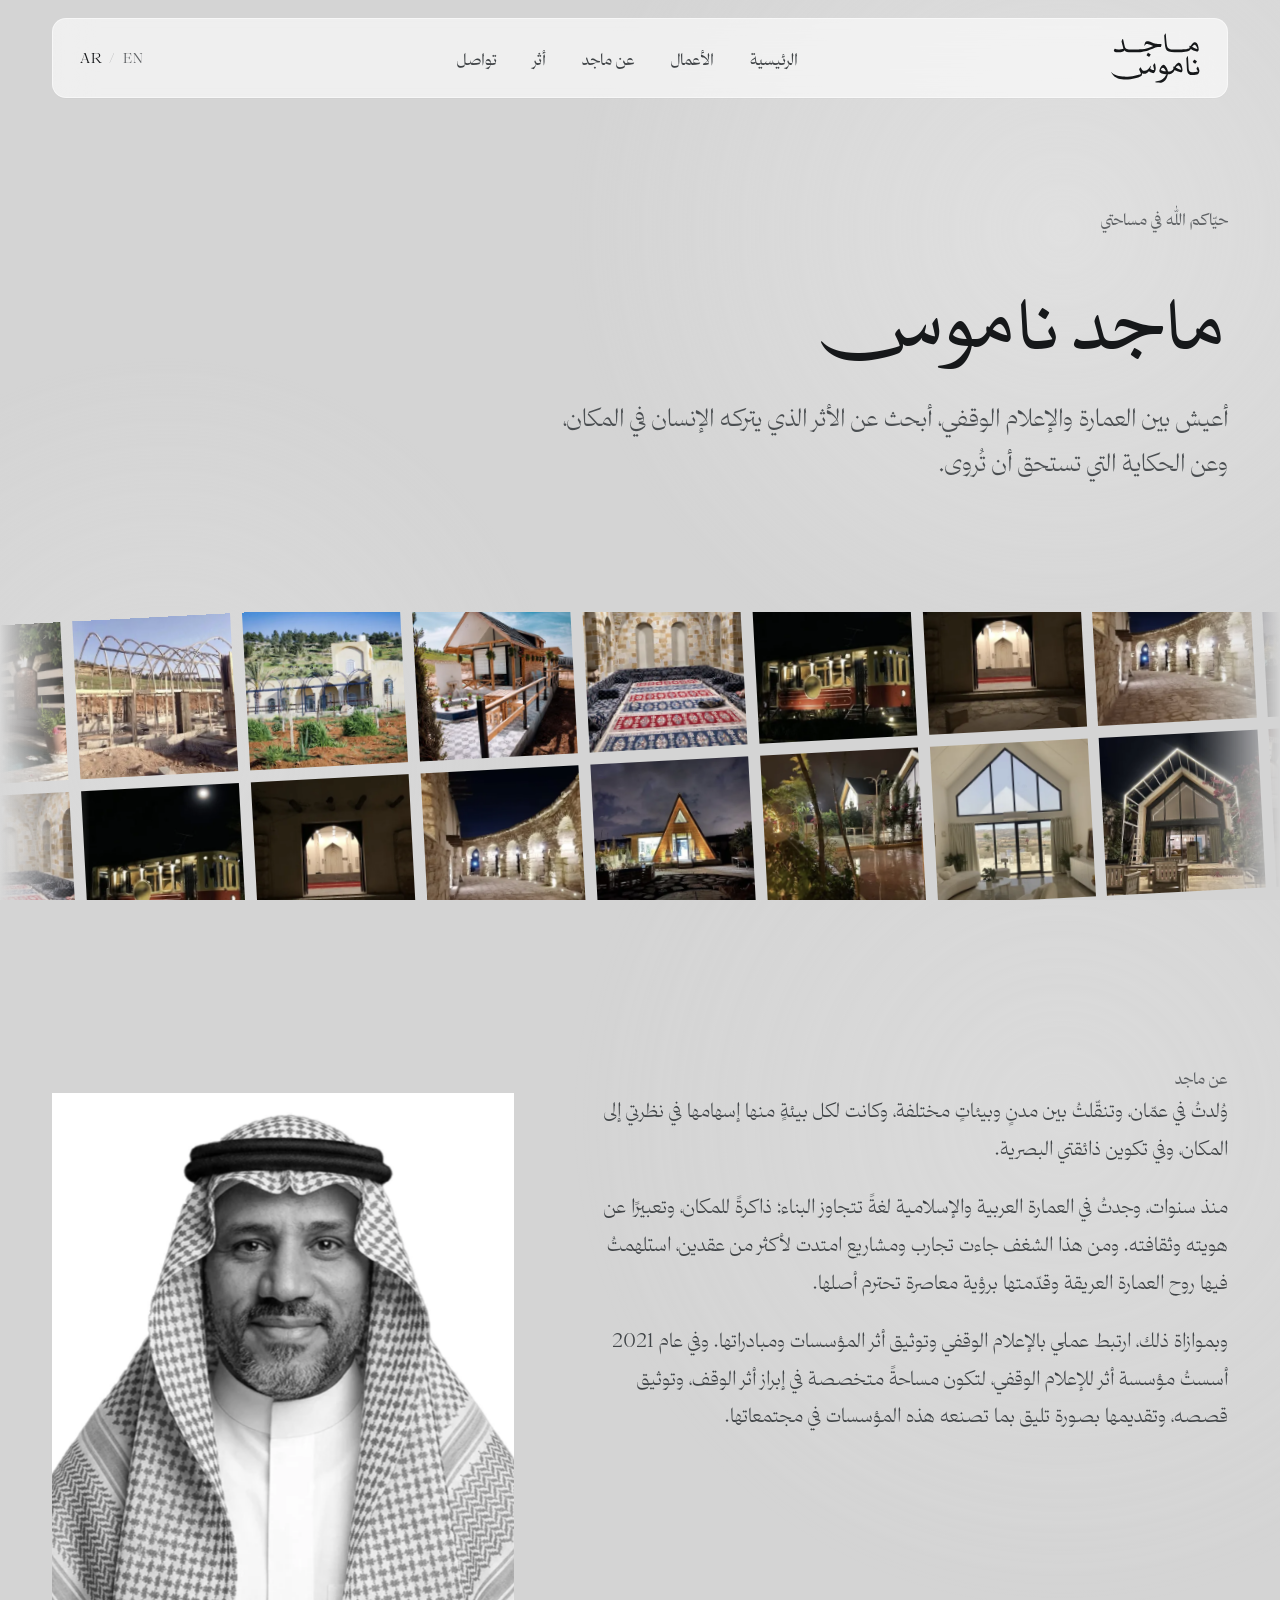
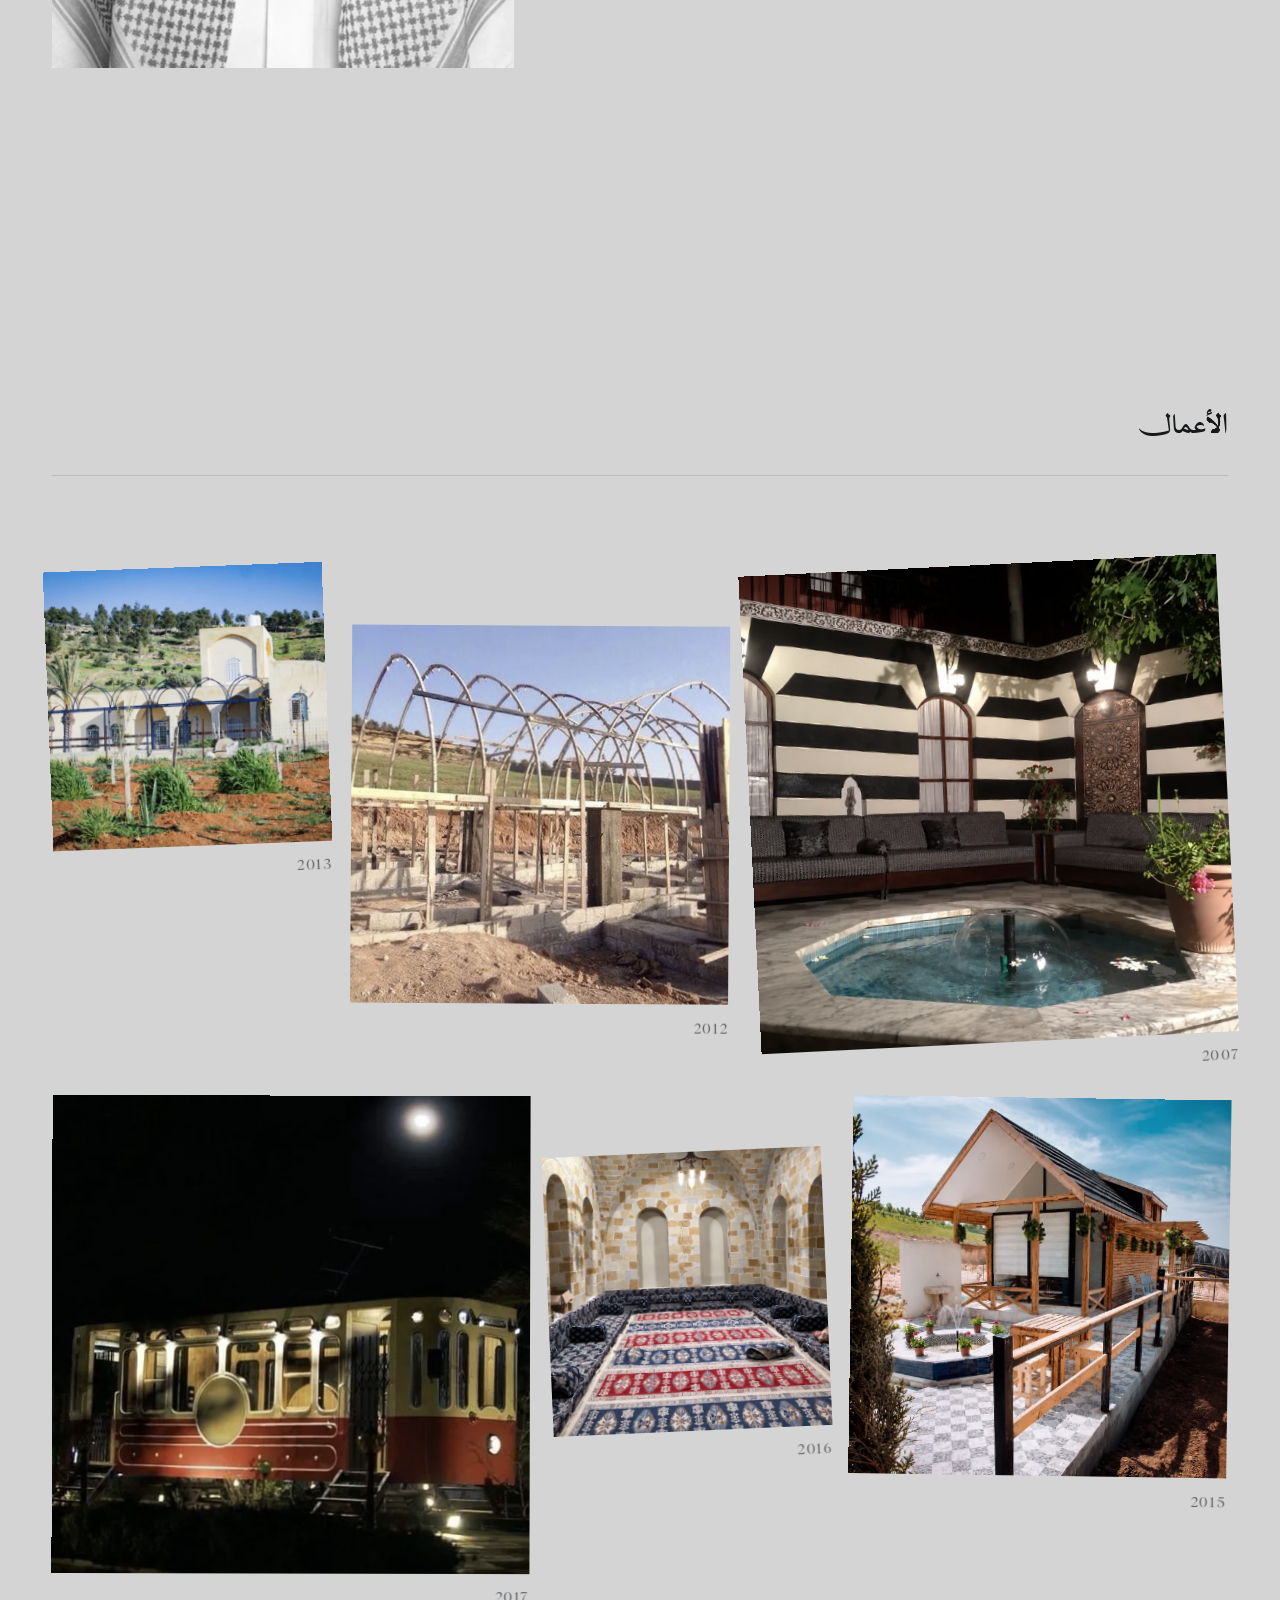
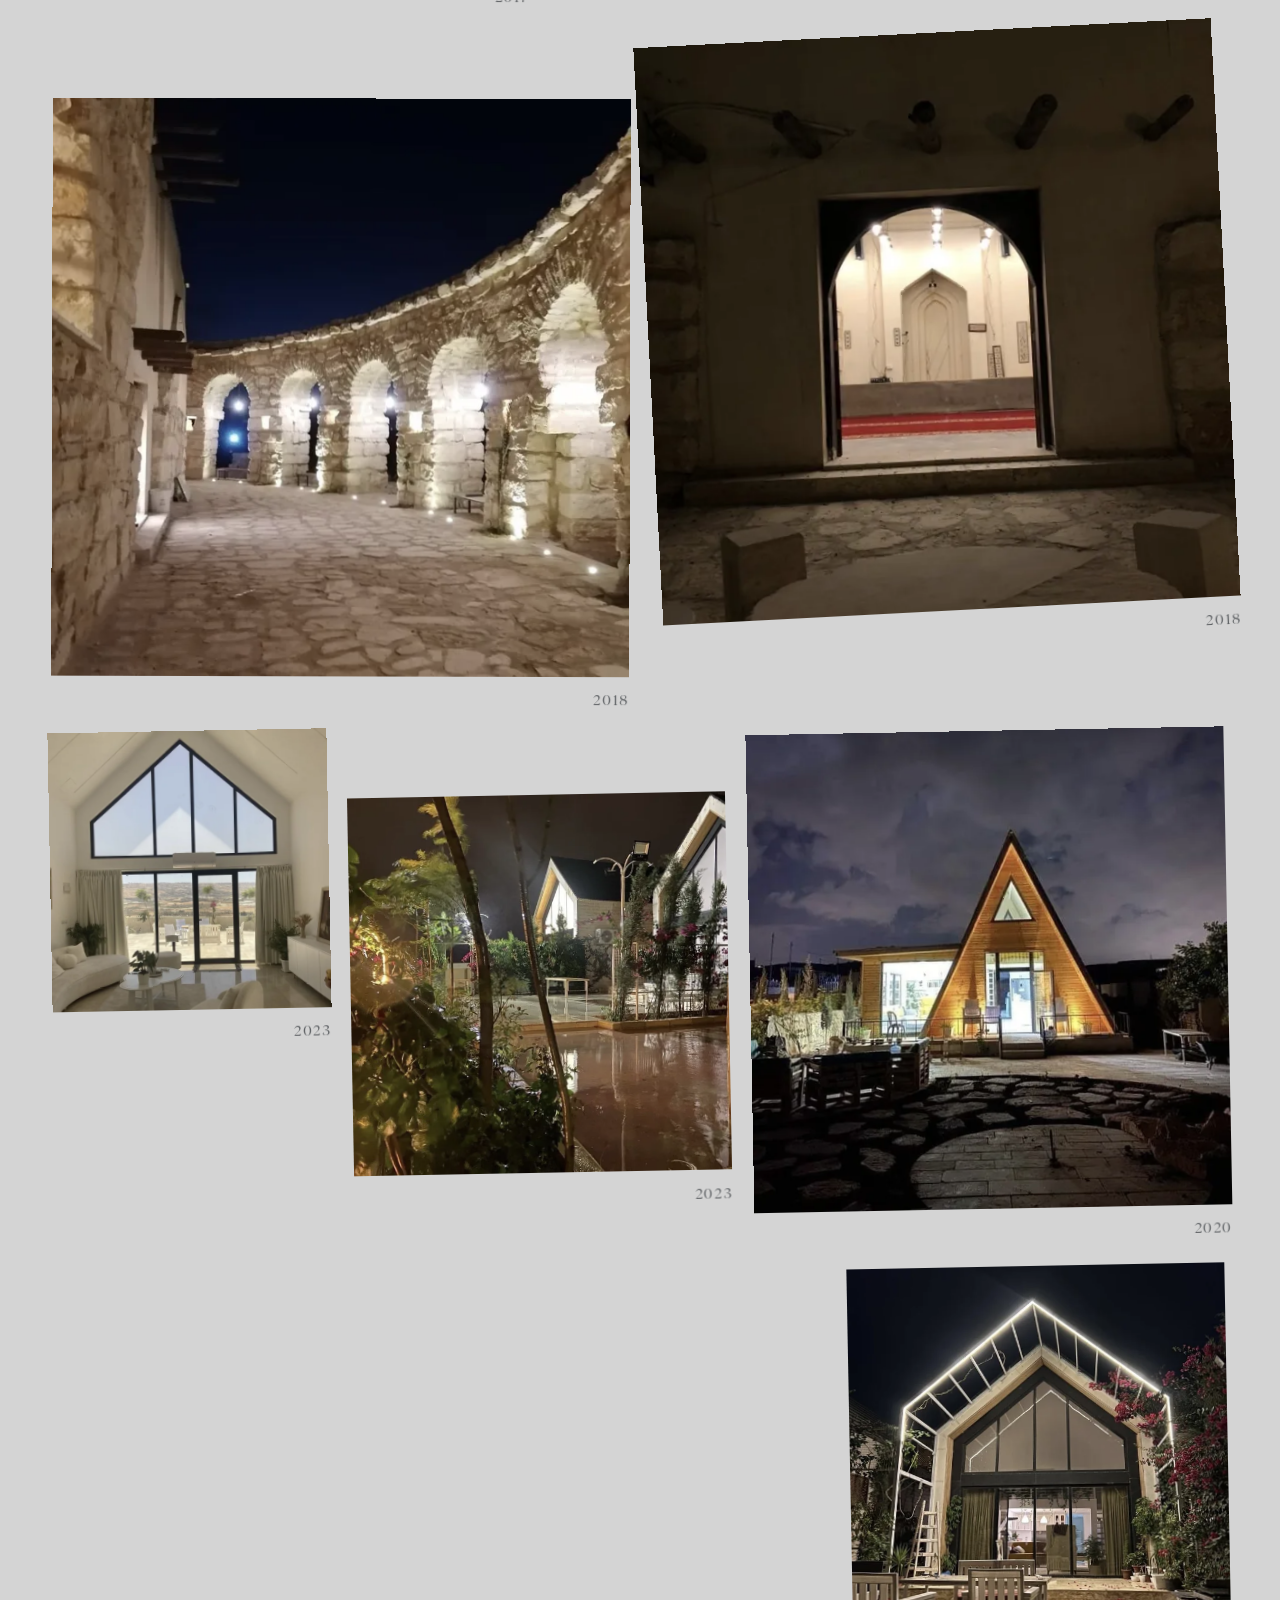
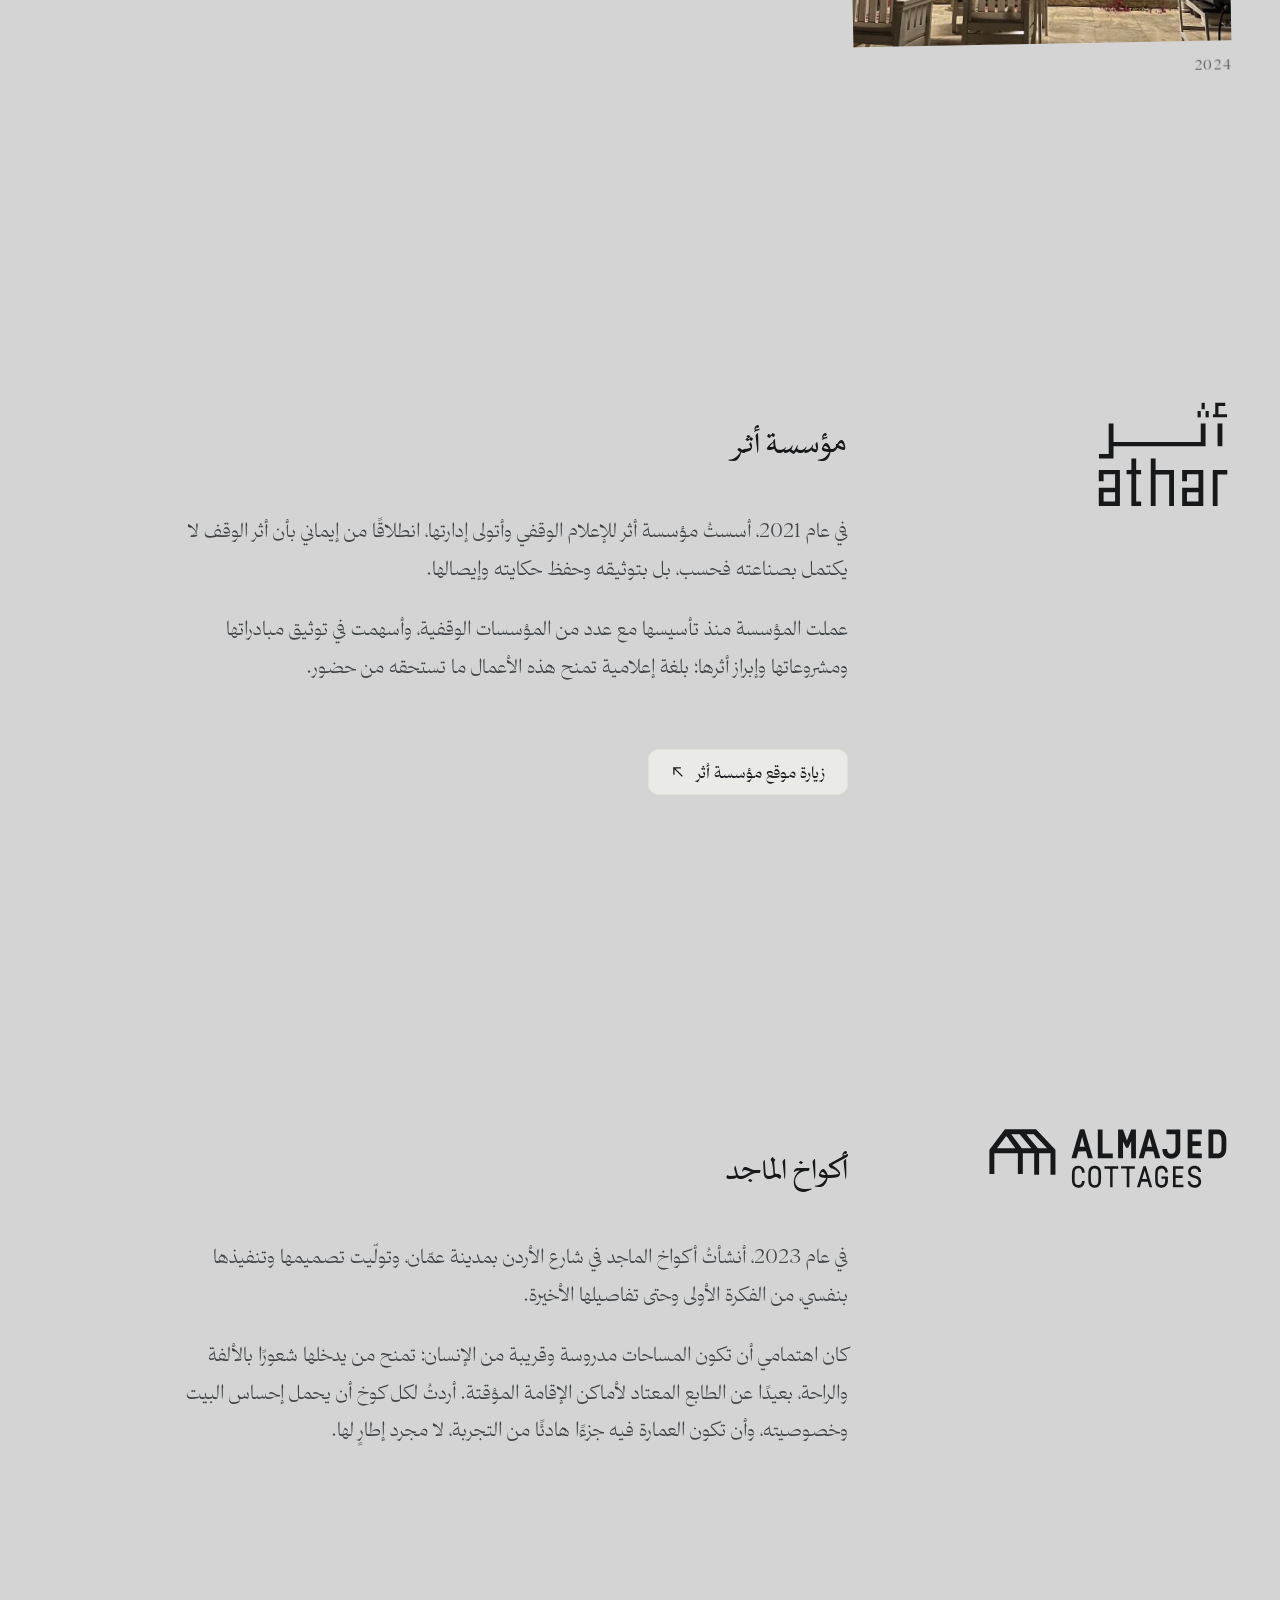
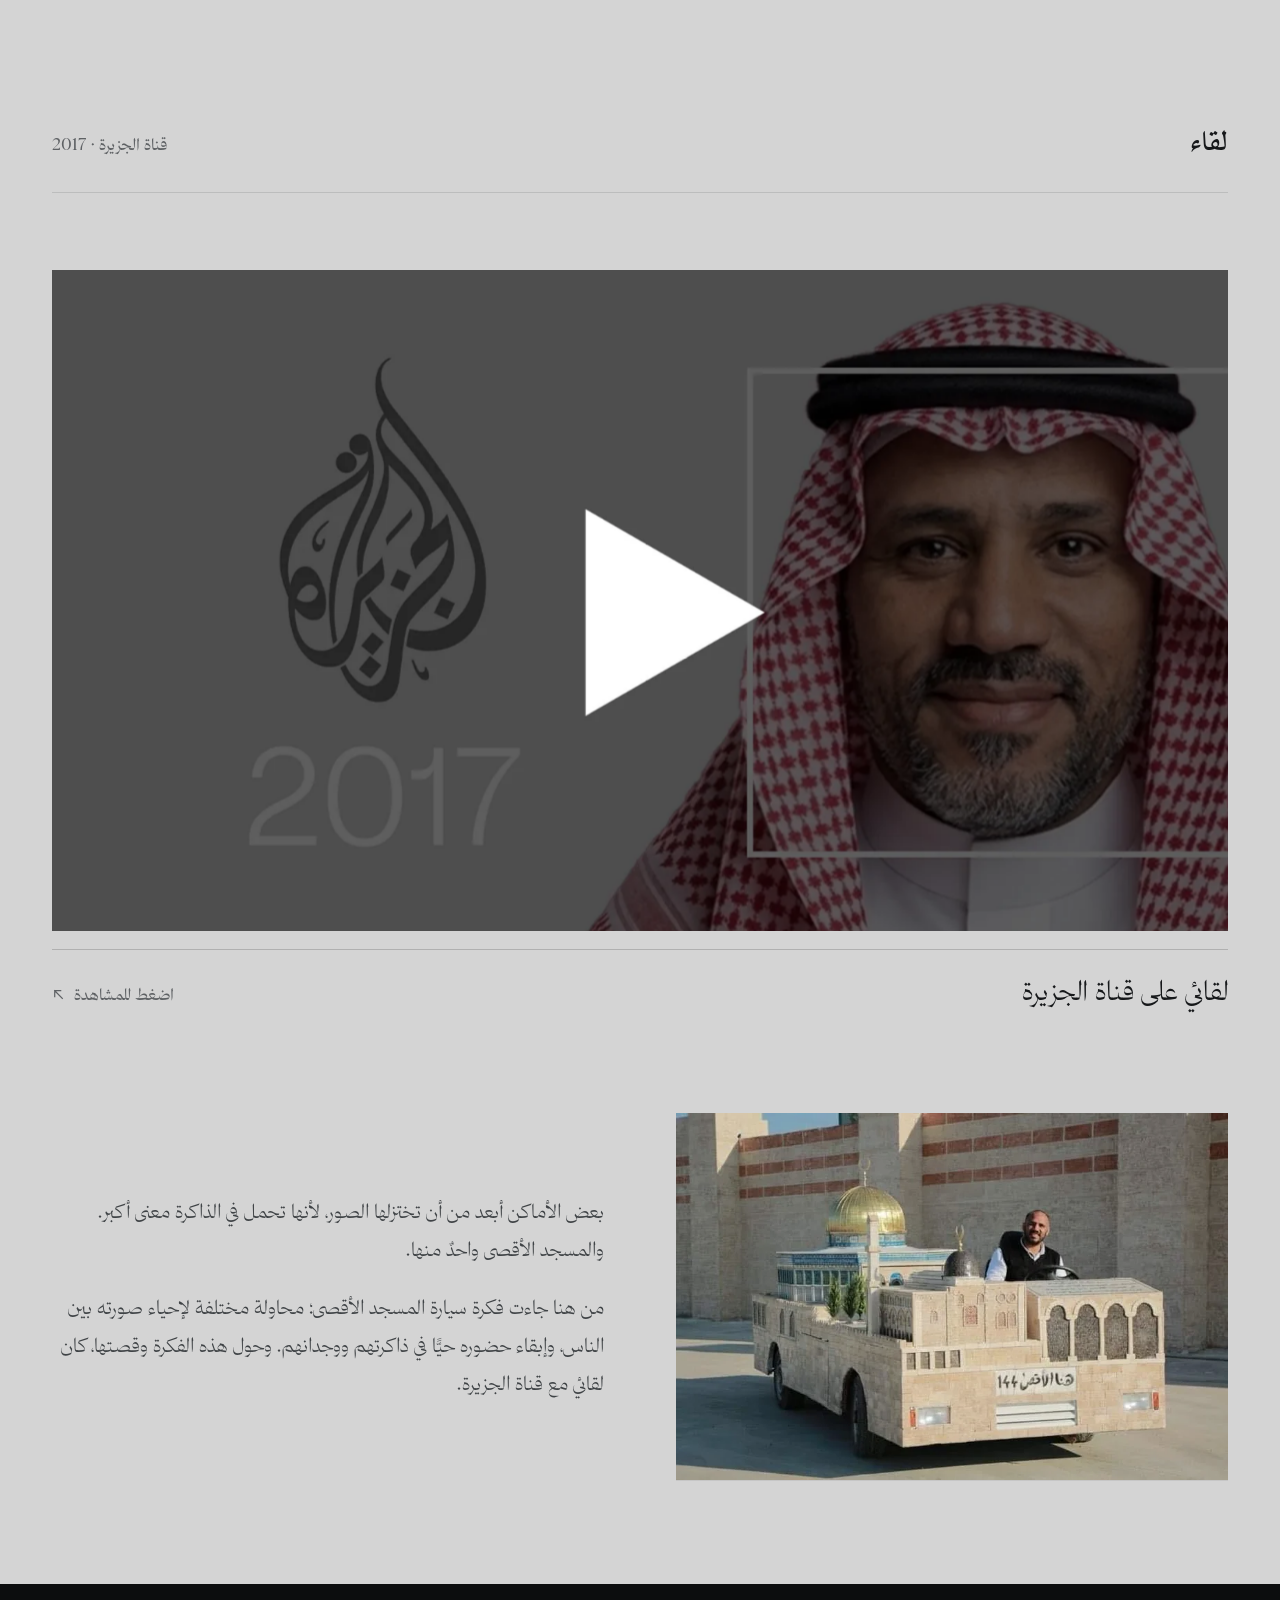
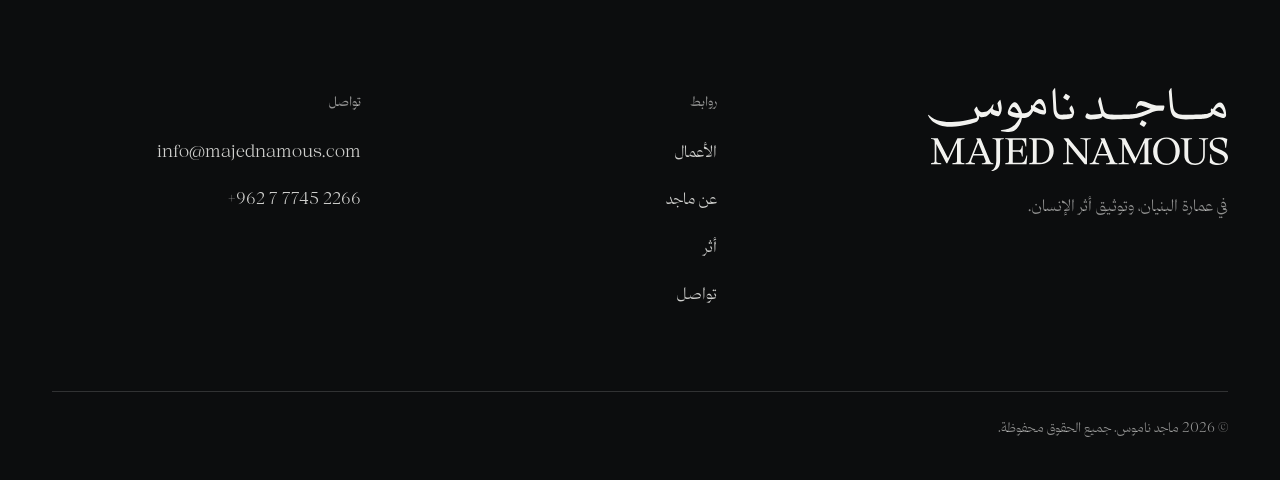
==== index.html @ 605cc539 "-" ====
<!DOCTYPE html>
<html lang="ar" dir="rtl" class="no-js">
<head>
  <meta charset="utf-8">
  <meta name="viewport" content="width=device-width, initial-scale=1, viewport-fit=cover">
  <title>Majed Namous ماجد ناموس</title>
  <meta name="description" content="في عمارة البنيان، وتوثيق أثر الإنسان.">
  <link rel="canonical" href="https://majednamous.com/">
  <link rel="alternate" hreflang="ar" href="https://majednamous.com/index.html">
  <link rel="alternate" hreflang="en" href="https://majednamous.com/en/index.html">
  <link rel="alternate" hreflang="x-default" href="https://majednamous.com/index.html">
  <meta name="theme-color" content="#d4d4d4">
  <link rel="icon" href="favicon.ico" sizes="32x32">
  <link rel="icon" href="assets/img/favicon-512.png" type="image/png" sizes="512x512">
  <link rel="apple-touch-icon" href="assets/img/apple-touch-icon.png">
  <meta property="og:type" content="website">
  <meta property="og:site_name" content="Majed Namous ماجد ناموس">
  <meta property="og:locale" content="ar_JO">
  <meta property="og:title" content="Majed Namous ماجد ناموس">
  <meta property="og:description" content="في عمارة البنيان، وتوثيق أثر الإنسان.">
  <meta property="og:url" content="https://majednamous.com/">
  <meta property="og:image" content="https://majednamous.com/assets/img/work-2016-1000.jpg">
  <meta name="twitter:card" content="summary_large_image">
  <link rel="preload" as="font" type="font/woff" href="assets/fonts/thmanyah-light.woff" crossorigin>
  <link rel="preload" as="font" type="font/woff" href="assets/fonts/majed-arabic.woff" crossorigin>
  <link rel="preload" as="image" type="image/webp" href="assets/img/work-2016-400.webp" fetchpriority="high">
  <link rel="stylesheet" href="assets/css/site.css">
</head>
<body>
<a class="skip" href="#main">تخطّي إلى المحتوى</a>
<header class="nav" data-nav>
  <div class="nav__bar">
    <a class="nav__logo" href="index.html" aria-label="ماجد ناموس"><svg aria-hidden="true" focusable="false" id="Layer_1" xmlns="http://www.w3.org/2000/svg" version="1.1" viewBox="81 194 1084 611">
  
  <path d="M563.5,453.7c-1.7-1.3-3.4-2.6-5.2-3.8-1.8-1.2-3.5-2.4-5.1-3.5-1.7-1.1-2.6-1.7-3-1.7-1.4-.8-4.3-2.3-8.7-4.6s-7.4-3.5-9.2-3.5-1.5,1.7-3.3,5.1c-1.8,3.5-3.2,6.1-4.3,7.9s-2.7,4.3-4.9,7.6c-2.2,3.2-3.2,5.9-3.2,8.1s2.2,2.9,6.5,5.6c4.4,2.7,7.5,4.8,9.2,6.2,1.8,1.4,4.4,3.1,7.8,4.9s6,2.7,7.8,2.7,3.8-2,6-5.9c2.1-4,3.9-7.1,5.4-9.2.7-1.4,2-3.5,3.8-6.2s2.7-5.1,2.7-7.3-.8-1.1-2.4-2.4h.1Z"/>
  <path d="M698.1,336c0,2.6-.4,5.3-1.1,8.4-.7,3.1-1.5,6.1-2.4,9s-2,5.6-3.2,7.9c-1.3,2.3-2.5,4.1-3.5,5.1h-16.8c-13,0-24.6.8-34.7,2.2s-18.8,4-26,7.6c-13.3,6.1-26,11.8-37.9,17-11.9,5.3-23.9,10-36,14.1s-24.6,7.7-37.4,10.5c-12.9,2.9-26.9,5.3-42,7.1-9,1-23.5,2.1-43.6,3.2-20,1-48.8,1.8-86.4,2.2-21,0-38.3-1.8-52-5.4-13.8-3.6-24.6-9.9-32.5-19l-2.2,5.4c-2.2,3.6-5.9,6.5-11.4,8.9-5.4,2.4-11.7,4.3-18.9,5.7s-15.2,2.6-23.8,3.2c-8.6.8-17.4,1.1-26,1.1s-12.2-.7-19.2-2c-7.1-1.2-12.2-2.8-15.5-4.6-6.1-3.6-9.2-8.1-9.2-13.5s.4-5,1.3-7.3,1.9-4.7,3-7.3c1.4-2.9,2.7-5.3,3.8-7.1s2.7-2.9,4.9-3.2c1.1,0,2.3.5,3.8,1.7,1.4,1,3.5,2.3,5.9,3.5,2.6,1.3,5.8,2.5,9.8,3.5,4,1.1,9,1.6,15.2,1.6,13.7,0,27.1-.8,40.3-2.5,13.2-1.6,22.8-3.5,29-5.6-1.4-4.7-3.2-11.1-5.4-19.3-2.2-8.1-4.3-16.5-6.5-25.2-2.2-8.6-4.4-16.9-6.5-24.9-2.1-7.9-3.8-14.4-4.8-19.5,0-2.5.5-5.7,1.6-9.5s2.5-7.4,4.1-10.8c1.6-3.5,3.2-6.3,4.9-8.6,1.6-2.3,3.2-3.5,4.6-3.5s2.9,1.4,3.2,4.4c3.6,14.8,7.1,30.2,10.6,46,3.4,15.9,6.8,30.1,10,42.7,2.6,9.1,6,16,10.5,20.9,4.5,4.8,10.1,8.4,16.5,10.5s14,3.5,22.5,4.1c8.4.5,18,.8,28.4.8,20.5,0,38.3,0,53-.3,14.8-.1,27.4-.5,37.7-.8,10.3-.3,18.6-.7,24.9-1,6.3-.4,11.1-.7,14.4-1,1,0,2,0,2.9-.2,20.5-1.3,42.4-5.6,65.6-12.8,24.4-7.6,47.9-16.6,70.6-27.1-4.7-1.4-10.3-3.5-16.8-5.9-6.5-2.6-13.4-5.2-20.6-7.9s-14.3-5-21.4-7c-7.1-2-13.2-3-18.7-3s-11.6,1.8-15.2,5.4-7.2,8.1-10.8,13.5c-.8.8-1.3,1.4-1.7,2.2-.3.8-1,1-2.1,1s-1.7-.9-1.7-2.7v-2.2c0-.3.1-.7.5-1,1.8-7.6,3.7-14.4,5.7-20.6,2-6.1,4.4-11.4,7.3-15.6,2.9-4.4,6.4-7.7,10.5-10.1,4.2-2.3,9.5-3.5,16-3.5s13.8,1.4,21.9,4.1c8.1,2.7,16.7,5.9,25.7,9.5s18.3,7.1,27.7,10.5c9.3,3.5,18.6,5.7,27.6,6.8,6.1.8,12.8,1.3,20,1.6,7.2.3,13.4.5,18.4.5s9,0,14.1-.3c5-.1,8.3-.2,9.8-.2,3.6,0,5.4,2.9,5.4,8.6h.3Z"/>
  <path d="M1150,369c-2-10.6-4.9-20.6-8.7-29.9s-8.5-17.1-14.1-23.5c-5.6-6.2-12-9.4-19.3-9.4s-9.8,1.3-14.4,3.8c-4.5,2.5-8.7,5.6-12.7,9.4s-7.7,8-11.1,12.6c-3.5,4.7-6.5,9-8.9,12.9l-5.9,9.7c-2.9-2.9-5.8-4.3-8.7-4.3s-3.4,1-4.8,3.2c-1.5,2.1-2.2,5.3-2.2,9.6s.9,8.3,2.7,12.9c-3.2,2.5-7.2,4.7-12,6.7-4.7,2-9.5,3.7-14.6,5.2-5,1.4-10.1,2.5-15.2,3.2-3.5.5-6.7.8-9.6,1-1.3.1-2.6.1-3.9.1-3.2.4-8,.7-14.3,1-6.3.4-14.7.8-25,1-10.2.4-22.8.7-37.6.8-14.8.2-32.5.3-53.1.3s-16.8,0-25.7-.3c-8.8-.1-17.4-1.4-25.7-3.8-8.3-2.3-15.9-6.2-22.7-11.7-6.8-5.4-12.1-13.5-15.7-24.4-1.4-4.4-2.7-9.9-3.8-16.8-1.1-6.8-2.1-14.3-3-22.2-.9-8-1.7-15.8-2.4-23.6-.8-7.8-1.3-14.3-1.7-19.7-.7-9.8-1.4-19.2-2.2-28.2-.7-9-1.3-16.9-1.9-23.5s-1-12.1-1.3-16.2c-.4-4.1-.7-6.2-1-6.2-1.8,0-3.7,1.4-5.7,4.1-2,2.7-3.8,5.7-5.6,8.9-2.2,4-4.5,8.4-7.1,13,2.9,37.2,5.3,69,7.3,95.3s5.7,47.5,11.1,63.3c6.8,18.4,19.6,30.8,38.1,37.2,18.7,6.3,41.7,9.5,69,9.5,37.6-.4,66.3-1.1,86.4-2.2,20-1.1,34.5-2.2,43.5-3.2,17.4-1.4,31.6-4.9,42.8-10.3,11.2-5.4,20.4-13.4,27.6-23.8,5.8,3.6,12.4,7.2,19.8,10.8s14.7,6.8,22,9.5c7.2,2.7,14.1,4.9,20.5,6.5,6.5,1.6,12,2.5,16.2,2.5s7.9-2.2,11.7-6.5c3.8-4.3,5.7-9.7,5.7-16.2s-1-17.7-3-28.3h0l.2.2ZM1104.5,380.3c-12.1-5-23.2-10.6-33.2-16.8,3.9-7.2,8.7-13.2,14.3-17.9,5.6-4.7,10.9-7,16-7s8.3,1.6,11.9,4.9c3.6,3.2,7,7.4,10,12.4,3.1,5.1,5.8,10.5,8.1,16.2,2.3,5.8,4.1,11.4,5.2,16.8-9.4-.7-20.2-3.5-32.3-8.6h0Z"/>
  <path d="M627.7,626.1c0,14.4-2.7,27.3-8.1,38.4-5.4,11.2-11.4,17.9-17.9,20.1-2.2,0-6.2-.6-12.2-1.9-5.9-1.3-12-3-18.1-5.2s-11.6-4.7-16.2-7.6c-4.7-2.9-7.1-5.9-7.1-9.2s.2-1.8.6-3.2c.3-1.4.5-2.6.5-3.2-8.3,11.2-17.8,20.3-28.4,27.3-10.7,7.1-23.8,10.6-39.3,10.6s-5.2-.8-10-2.2c-4.9-1.4-8.4-4.1-10.6-8.1.4,1.4.5,2.8.3,4.1s0,2.6.2,4.1c0,7.2-1.5,13.6-4.6,19.2-3.1,5.6-6.5,10.2-10.5,13.8-3.2,2.6-11.3,5.9-24.1,10.3-12.8,4.3-28.1,8.7-46,13-17.8,4.3-37.1,8.1-57.6,11.4-20.6,3.2-40.1,4.9-58.5,4.9s-29.3-.9-45.7-2.7c-16.5-1.8-32.5-5.6-48.2-11.1-15.7-5.6-30.5-13.5-44.4-23.8-13.8-10.3-25.1-23.9-33.8-40.8-1.8-3.3-2.7-6.2-2.7-8.7s.4-1.6,1.1-1.6c1.4,0,3.6,1.4,6.5,4.3,10.8,11.2,23.5,20.2,38.2,26.8,14.6,6.7,29.7,11.7,45.2,15.1,15.5,3.5,30.8,5.6,45.7,6.5,15,.9,27.9,1.3,38.7,1.3,16.6,0,34.5-1.2,53.6-3.5,19.1-2.4,37.5-5.4,55-9s33.2-7.4,47.1-11.2,23.9-7.2,30.1-10.1c-.8-5.4-2.9-12.6-6.5-21.3s-7.9-18-12.9-27.8c-1.1-2.2-1.6-3.9-1.6-5.4,0-3.9,2.2-8.7,6.5-14.1,1.5-1.8,3.6-4.2,6.5-7.3s5-4.6,6.5-4.6c1.4,3.2,2.7,6.2,3.8,8.9,1,2.7,2,5.6,2.7,8.4,3.9,7.2,8.6,13.2,14.1,18.1s11,7.3,16.8,7.3c9.4,0,17.6-1.1,24.7-3.5,7-2.3,13.2-5.3,18.6-8.9,5.4-3.6,10-7.5,13.8-11.9,3.8-4.3,7.1-8.4,10-12.3.4-.4,1.3-2,2.7-4.9s3-5.7,4.9-8.6c1.8-2.9,3.4-5.6,4.8-8.1,1.4-2.5,2.4-3.8,2.7-3.8,1.8,0,2.7,2.3,2.7,7s-.2,2.2-.5,4.4c-.4,1.8-1,4.7-1.9,8.6-.9,4-2.3,9-4.1,15.1,1.4,2.5,4.2,4.8,8.4,7,4.1,2.1,8.6,4.1,13.2,5.9,4.7,1.8,9.4,3.2,14.1,4.4,4.7,1,8.7,1.8,12,2.1-.4-3.2-1-7.4-2-12.3-.9-5-2-10.2-3.2-15.6-1.3-5.3-2.5-10.8-3.8-16.2-1.3-5.3-2.5-9.8-3.5-13.5,0-1,.9-2.9,2.7-5.6,1.8-2.6,3.8-5.6,5.9-8.6,2.2-3.1,4.1-5.8,5.9-8.1s3.1-3.7,3.8-4c.3,0,.6,0,.8-.3.2-.2.5-.3.8-.3,1.5,0,2.7,2,3.8,6,.7,3.2,1.5,7.5,2.4,12.9s1.8,10.8,2.7,16.2,1.7,10.6,2.2,15.5c.5,4.8.8,8.6.8,11.1h-.1Z"/>
  <path d="M951.8,621.5c-2-10.6-4.9-20.7-8.7-30.1-3.8-9.3-8.5-17.2-14.1-23.5s-12-9.5-19.3-9.5-9.8,1.3-14.4,3.8c-4.5,2.5-8.7,5.6-12.7,9.5-4,3.8-7.7,8-11.1,12.7-3.4,4.7-6.4,9-8.9,13l-6,9.7c-1.4-1-2.8-2-4.1-2.9s-2.6-1.3-4.1-1.3c-4,0-5.9,4-5.9,11.9s.5,8.7,1.7,15.2c-4,8.3-10.2,15.9-18.4,22.7-8.3,6.8-18.4,10.3-30.3,10.3s-.4,0-.6,0h-17.3c-2.5-9-5.8-18.3-9.7-27.9-4-9.5-8.3-18.2-13-26s-9.7-14.1-14.9-19c-5.3-4.8-10.4-7.3-15.4-7.3s-13.5,3-19.8,9-12,13.1-16.8,21.4c-4.9,8.3-8.8,16.8-11.7,25.2-2.9,8.5-4.4,15.4-4.4,20.8s2.7,12.7,8.1,17.4c5.4,4.7,12.4,8.5,20.8,11.4,8.5,2.9,18,5,28.4,6.2,10.5,1.3,20.8,2.1,30.9,2.4-2.2,4.7-5,9.8-8.4,15.2-3.5,5.4-7.2,10.8-11.4,16.2s-8.6,10.5-13.2,15.4c-4.7,4.9-9.2,9-13.5,12.2-6.5,5.4-12.6,9.5-18.2,12.2-5.6,2.7-10.4,5-14.3,6.8-8.3,2.9-17,5.3-26,7.3s-18,3.4-27.1,4.1c-4.7.8-7.1,2.6-7.1,5.4s1.3,2.7,3.8,3.8c9,2.1,18.4,3.7,28.1,4.6,9.8.9,19,1.3,27.6,1.3s15.1-1.1,23.6-3.2c8.4-2.2,16.1-5.8,23-10.8,12.6-9.4,23.2-22.3,31.9-38.5s14.4-33.2,17.4-50.8h18.9c7.6,0,14.6-1.6,21.1-4.7,6.5-3,12.4-7,17.8-11.9,5.4-4.9,10.2-10.4,14.4-16.5,4.1-6.1,7.7-12.4,10.5-19,5.8,3.7,12.3,7.1,19.6,10.3s14.5,6.2,21.9,8.7c7.4,2.6,14.3,4.6,20.6,6s11.7,2.1,16,2.1,7.9-2.1,11.7-6.5,5.7-9.8,5.7-16.2-1-17.8-3-28.4h0l.3-.2ZM736.5,661.1c-6.2-.6-12.1-1.6-17.9-3-5.7-1.4-11.1-3.3-16.2-5.7-5-2.3-9.2-5.5-12.4-9.5,2.9-5.4,6.5-11,11.1-16.8,4.5-5.7,9.3-8.7,14.4-8.7s12,4.1,18.7,12.5c6.6,8.3,13,19,19.2,31.9-5,0-10.6-.2-16.8-.8h0ZM906.1,632.8c-12.3-5.3-23.5-11.1-33.6-17.2,4-7.3,9-13.2,14.9-17.8,5.9-4.5,11.4-6.8,16.5-6.8s7.8,1.7,11.7,5c3.8,3.2,7.2,7.5,10.2,12.6,3.1,5.1,5.7,10.7,7.9,16.7s3.8,11.6,4.9,16.7c-9.4-.8-20.2-3.8-32.5-9h0v-.2Z"/>
  <path d="M1161.1,655.4c0,3.2-.5,7.1-1.7,11.4-1.1,4.4-2.4,8.6-4.1,12.7-1.6,4.2-3.3,7.8-5.1,10.8-1.8,3.1-3.5,5-4.9,5.7-5.8,3.6-15.3,6.6-28.4,9s-27.4,3.5-42.5,3.5-.6,0-.9,0h-1.3c-7.2,0-14.5-.8-22-2.5-7.4-1.6-14.1-5.3-20-11.1s-10.9-13.9-14.9-24.4-6.3-24.8-7.1-42.8c-.7-17.4-1.7-36.9-2.9-58.7-1.3-21.9-2.5-43.8-3.5-65.8,2.2-4.4,4.4-8.5,6.5-12.5,1.8-3.2,3.8-6.2,5.7-9s3.8-4.1,5.7-4.1,1.1.5,1.3,1.4c.2,1,.5,3,.8,6.2l8.7,146.2c.7,13,4.2,23.3,10.5,30.9,6.3,7.5,16.7,11.4,31.1,11.4s.4,0,.7,0h1.5c6.1,0,12.8-.3,20-.8s14.1-1.3,20.8-2.2c6.7-.9,12.8-1.8,18.2-2.7,5.4-.9,9.2-1.9,11.4-2.9-.8-2.2-2.1-4.8-4.1-7.9-2-3-4.1-6.3-6.2-9.7-2.2-3.5-4.1-6.8-5.7-10.3s-2.4-6.2-2.4-8.4c0-4,2.1-8.3,6.2-13s7.7-8.4,10.5-11.4c5.8,10.5,10.2,20.3,13.3,29.6,3,9.2,4.6,16.3,4.6,21.4h.2Z"/>
  <path d="M1127.8,537.1c-1.7-1.3-3.3-2.6-5.1-3.8-1.9-1.2-3.5-2.4-5.2-3.5-1.6-1.1-2.6-1.7-2.9-1.7-1.5-.8-4-2.3-7.6-4.6s-6.3-3.5-8.1-3.5-1.8,1.7-4.4,5.1c-2.5,3.5-4.3,6.1-5.4,7.9-1.1,1.8-2.7,4.3-4.9,7.6-2.1,3.2-3.2,5.9-3.2,8.1s2.2,2.9,6.5,5.6c4.3,2.7,7.4,4.8,9.2,6.2s4.4,3.1,7.8,4.9c3.5,1.8,6.1,2.7,7.9,2.7s3.8-2,5.9-5.9c2.2-4,4-7.1,5.4-9.2.8-1.4,2-3.5,3.8-6.2s2.7-5.1,2.7-7.3-.8-1.1-2.4-2.4h0Z"/>
</svg></a>
    <nav class="nav__links" aria-label="التنقّل">
      <ul>
        <li><a class="nav__link" href="#top">الرئيسية</a></li>
        <li><a class="nav__link" href="#works">الأعمال</a></li>
        <li><a class="nav__link" href="#about">عن ماجد</a></li>
        <li><a class="nav__link" href="#athar">أثر</a></li>
        <li><a class="nav__link" href="contact.html">تواصل</a></li>
      </ul>
    </nav>
    <div class="nav__end">
      <div class="lang"><span aria-current="true">AR</span><span class="lang__sep" aria-hidden="true">/</span><a href="en/index.html" lang="en" hreflang="en">EN</a></div>
      <button class="nav__toggle" type="button" data-nav-toggle
              aria-expanded="false" aria-controls="nav-menu" aria-label="فتح القائمة">
        <span></span><span></span>
      </button>
    </div>
  </div>
  <div class="nav__menu" id="nav-menu" data-nav-menu aria-hidden="true">
    <div class="nav__menu-inner">
      <ul>
        <li><a class="" href="#top">الرئيسية</a></li>
        <li><a class="" href="#works">الأعمال</a></li>
        <li><a class="" href="#about">عن ماجد</a></li>
        <li><a class="" href="#athar">أثر</a></li>
        <li><a class="" href="contact.html">تواصل</a></li>
      </ul>
    </div>
  </div>
</header>

<main id="main">

  <!-- Hero -->
  <section class="hero ambient" id="top" data-hero>
    <div class="hero__content">
      <div class="wrap">
        <p class="meta hero__eyebrow">حيّاكم الله في مساحتي</p>
        <h1 class="hero__name"><span class="w">ماجد</span> <span class="w">ناموس</span></h1>
        <p class="lead">أعيش بين العمارة والإعلام الوقفي، أبحث عن الأثر الذي يتركه الإنسان في المكان، وعن الحكاية التي تستحق أن تُروى.</p>
      </div>
    </div>
    <div class="hero__strip">
      <div class="hero__field" aria-hidden="true"><div class="hero__row hero__row--a"><span class="hero__tile"><img src="assets/img/work-2007-400.webp" alt="" loading="eager" decoding="async" width="400" height="400"></span><span class="hero__tile"><img src="assets/img/work-2012-400.webp" alt="" loading="eager" decoding="async" width="400" height="400"></span><span class="hero__tile"><img src="assets/img/work-2013-400.webp" alt="" loading="eager" decoding="async" width="400" height="400"></span><span class="hero__tile"><img src="assets/img/work-2015-400.webp" alt="" loading="eager" decoding="async" width="400" height="400"></span><span class="hero__tile"><img src="assets/img/work-2016-400.webp" alt="" loading="eager" decoding="async" width="400" height="400"></span><span class="hero__tile"><img src="assets/img/work-2017-400.webp" alt="" loading="eager" decoding="async" width="400" height="400"></span><span class="hero__tile"><img src="assets/img/work-2018-b-400.webp" alt="" loading="eager" decoding="async" width="400" height="400"></span><span class="hero__tile"><img src="assets/img/work-2018-400.webp" alt="" loading="eager" decoding="async" width="400" height="400"></span><span class="hero__tile"><img src="assets/img/work-2020-400.webp" alt="" loading="eager" decoding="async" width="400" height="400"></span><span class="hero__tile"><img src="assets/img/work-2023-400.webp" alt="" loading="eager" decoding="async" width="400" height="400"></span><span class="hero__tile"><img src="assets/img/work-2023-b-400.webp" alt="" loading="eager" decoding="async" width="400" height="400"></span><span class="hero__tile"><img src="assets/img/work-2024-400.webp" alt="" loading="eager" decoding="async" width="400" height="400"></span><span class="hero__tile"><img src="assets/img/work-2007-400.webp" alt="" loading="eager" decoding="async" width="400" height="400"></span><span class="hero__tile"><img src="assets/img/work-2012-400.webp" alt="" loading="eager" decoding="async" width="400" height="400"></span><span class="hero__tile"><img src="assets/img/work-2013-400.webp" alt="" loading="eager" decoding="async" width="400" height="400"></span><span class="hero__tile"><img src="assets/img/work-2015-400.webp" alt="" loading="eager" decoding="async" width="400" height="400"></span><span class="hero__tile"><img src="assets/img/work-2016-400.webp" alt="" loading="eager" decoding="async" width="400" height="400"></span><span class="hero__tile"><img src="assets/img/work-2017-400.webp" alt="" loading="eager" decoding="async" width="400" height="400"></span><span class="hero__tile"><img src="assets/img/work-2018-b-400.webp" alt="" loading="eager" decoding="async" width="400" height="400"></span><span class="hero__tile"><img src="assets/img/work-2018-400.webp" alt="" loading="eager" decoding="async" width="400" height="400"></span><span class="hero__tile"><img src="assets/img/work-2020-400.webp" alt="" loading="eager" decoding="async" width="400" height="400"></span><span class="hero__tile"><img src="assets/img/work-2023-400.webp" alt="" loading="eager" decoding="async" width="400" height="400"></span><span class="hero__tile"><img src="assets/img/work-2023-b-400.webp" alt="" loading="eager" decoding="async" width="400" height="400"></span><span class="hero__tile"><img src="assets/img/work-2024-400.webp" alt="" loading="eager" decoding="async" width="400" height="400"></span><span class="hero__tile"><img src="assets/img/work-2007-400.webp" alt="" loading="eager" decoding="async" width="400" height="400"></span><span class="hero__tile"><img src="assets/img/work-2012-400.webp" alt="" loading="eager" decoding="async" width="400" height="400"></span><span class="hero__tile"><img src="assets/img/work-2013-400.webp" alt="" loading="eager" decoding="async" width="400" height="400"></span><span class="hero__tile"><img src="assets/img/work-2015-400.webp" alt="" loading="eager" decoding="async" width="400" height="400"></span><span class="hero__tile"><img src="assets/img/work-2016-400.webp" alt="" loading="eager" decoding="async" width="400" height="400"></span><span class="hero__tile"><img src="assets/img/work-2017-400.webp" alt="" loading="eager" decoding="async" width="400" height="400"></span><span class="hero__tile"><img src="assets/img/work-2018-b-400.webp" alt="" loading="eager" decoding="async" width="400" height="400"></span><span class="hero__tile"><img src="assets/img/work-2018-400.webp" alt="" loading="eager" decoding="async" width="400" height="400"></span><span class="hero__tile"><img src="assets/img/work-2020-400.webp" alt="" loading="eager" decoding="async" width="400" height="400"></span><span class="hero__tile"><img src="assets/img/work-2023-400.webp" alt="" loading="eager" decoding="async" width="400" height="400"></span><span class="hero__tile"><img src="assets/img/work-2023-b-400.webp" alt="" loading="eager" decoding="async" width="400" height="400"></span><span class="hero__tile"><img src="assets/img/work-2024-400.webp" alt="" loading="eager" decoding="async" width="400" height="400"></span><span class="hero__tile"><img src="assets/img/work-2007-400.webp" alt="" loading="eager" decoding="async" width="400" height="400"></span><span class="hero__tile"><img src="assets/img/work-2012-400.webp" alt="" loading="eager" decoding="async" width="400" height="400"></span><span class="hero__tile"><img src="assets/img/work-2013-400.webp" alt="" loading="eager" decoding="async" width="400" height="400"></span><span class="hero__tile"><img src="assets/img/work-2015-400.webp" alt="" loading="eager" decoding="async" width="400" height="400"></span><span class="hero__tile"><img src="assets/img/work-2016-400.webp" alt="" loading="eager" decoding="async" width="400" height="400"></span><span class="hero__tile"><img src="assets/img/work-2017-400.webp" alt="" loading="eager" decoding="async" width="400" height="400"></span><span class="hero__tile"><img src="assets/img/work-2018-b-400.webp" alt="" loading="eager" decoding="async" width="400" height="400"></span><span class="hero__tile"><img src="assets/img/work-2018-400.webp" alt="" loading="eager" decoding="async" width="400" height="400"></span><span class="hero__tile"><img src="assets/img/work-2020-400.webp" alt="" loading="eager" decoding="async" width="400" height="400"></span><span class="hero__tile"><img src="assets/img/work-2023-400.webp" alt="" loading="eager" decoding="async" width="400" height="400"></span><span class="hero__tile"><img src="assets/img/work-2023-b-400.webp" alt="" loading="eager" decoding="async" width="400" height="400"></span><span class="hero__tile"><img src="assets/img/work-2024-400.webp" alt="" loading="eager" decoding="async" width="400" height="400"></span><span class="hero__tile"><img src="assets/img/work-2007-400.webp" alt="" loading="eager" decoding="async" width="400" height="400"></span><span class="hero__tile"><img src="assets/img/work-2012-400.webp" alt="" loading="eager" decoding="async" width="400" height="400"></span><span class="hero__tile"><img src="assets/img/work-2013-400.webp" alt="" loading="eager" decoding="async" width="400" height="400"></span><span class="hero__tile"><img src="assets/img/work-2015-400.webp" alt="" loading="eager" decoding="async" width="400" height="400"></span><span class="hero__tile"><img src="assets/img/work-2016-400.webp" alt="" loading="eager" decoding="async" width="400" height="400"></span><span class="hero__tile"><img src="assets/img/work-2017-400.webp" alt="" loading="eager" decoding="async" width="400" height="400"></span><span class="hero__tile"><img src="assets/img/work-2018-b-400.webp" alt="" loading="eager" decoding="async" width="400" height="400"></span><span class="hero__tile"><img src="assets/img/work-2018-400.webp" alt="" loading="eager" decoding="async" width="400" height="400"></span><span class="hero__tile"><img src="assets/img/work-2020-400.webp" alt="" loading="eager" decoding="async" width="400" height="400"></span><span class="hero__tile"><img src="assets/img/work-2023-400.webp" alt="" loading="eager" decoding="async" width="400" height="400"></span><span class="hero__tile"><img src="assets/img/work-2023-b-400.webp" alt="" loading="eager" decoding="async" width="400" height="400"></span><span class="hero__tile"><img src="assets/img/work-2024-400.webp" alt="" loading="eager" decoding="async" width="400" height="400"></span><span class="hero__tile"><img src="assets/img/work-2007-400.webp" alt="" loading="eager" decoding="async" width="400" height="400"></span><span class="hero__tile"><img src="assets/img/work-2012-400.webp" alt="" loading="eager" decoding="async" width="400" height="400"></span><span class="hero__tile"><img src="assets/img/work-2013-400.webp" alt="" loading="eager" decoding="async" width="400" height="400"></span><span class="hero__tile"><img src="assets/img/work-2015-400.webp" alt="" loading="eager" decoding="async" width="400" height="400"></span><span class="hero__tile"><img src="assets/img/work-2016-400.webp" alt="" loading="eager" decoding="async" width="400" height="400"></span><span class="hero__tile"><img src="assets/img/work-2017-400.webp" alt="" loading="eager" decoding="async" width="400" height="400"></span><span class="hero__tile"><img src="assets/img/work-2018-b-400.webp" alt="" loading="eager" decoding="async" width="400" height="400"></span><span class="hero__tile"><img src="assets/img/work-2018-400.webp" alt="" loading="eager" decoding="async" width="400" height="400"></span><span class="hero__tile"><img src="assets/img/work-2020-400.webp" alt="" loading="eager" decoding="async" width="400" height="400"></span><span class="hero__tile"><img src="assets/img/work-2023-400.webp" alt="" loading="eager" decoding="async" width="400" height="400"></span><span class="hero__tile"><img src="assets/img/work-2023-b-400.webp" alt="" loading="eager" decoding="async" width="400" height="400"></span><span class="hero__tile"><img src="assets/img/work-2024-400.webp" alt="" loading="eager" decoding="async" width="400" height="400"></span></div><div class="hero__row hero__row--b"><span class="hero__tile"><img src="assets/img/work-2016-400.webp" alt="" loading="eager" decoding="async" width="400" height="400"></span><span class="hero__tile"><img src="assets/img/work-2017-400.webp" alt="" loading="eager" decoding="async" width="400" height="400"></span><span class="hero__tile"><img src="assets/img/work-2018-b-400.webp" alt="" loading="eager" decoding="async" width="400" height="400"></span><span class="hero__tile"><img src="assets/img/work-2018-400.webp" alt="" loading="eager" decoding="async" width="400" height="400"></span><span class="hero__tile"><img src="assets/img/work-2020-400.webp" alt="" loading="eager" decoding="async" width="400" height="400"></span><span class="hero__tile"><img src="assets/img/work-2023-400.webp" alt="" loading="eager" decoding="async" width="400" height="400"></span><span class="hero__tile"><img src="assets/img/work-2023-b-400.webp" alt="" loading="eager" decoding="async" width="400" height="400"></span><span class="hero__tile"><img src="assets/img/work-2024-400.webp" alt="" loading="eager" decoding="async" width="400" height="400"></span><span class="hero__tile"><img src="assets/img/work-2007-400.webp" alt="" loading="eager" decoding="async" width="400" height="400"></span><span class="hero__tile"><img src="assets/img/work-2012-400.webp" alt="" loading="eager" decoding="async" width="400" height="400"></span><span class="hero__tile"><img src="assets/img/work-2013-400.webp" alt="" loading="eager" decoding="async" width="400" height="400"></span><span class="hero__tile"><img src="assets/img/work-2015-400.webp" alt="" loading="eager" decoding="async" width="400" height="400"></span><span class="hero__tile"><img src="assets/img/work-2016-400.webp" alt="" loading="eager" decoding="async" width="400" height="400"></span><span class="hero__tile"><img src="assets/img/work-2017-400.webp" alt="" loading="eager" decoding="async" width="400" height="400"></span><span class="hero__tile"><img src="assets/img/work-2018-b-400.webp" alt="" loading="eager" decoding="async" width="400" height="400"></span><span class="hero__tile"><img src="assets/img/work-2018-400.webp" alt="" loading="eager" decoding="async" width="400" height="400"></span><span class="hero__tile"><img src="assets/img/work-2020-400.webp" alt="" loading="eager" decoding="async" width="400" height="400"></span><span class="hero__tile"><img src="assets/img/work-2023-400.webp" alt="" loading="eager" decoding="async" width="400" height="400"></span><span class="hero__tile"><img src="assets/img/work-2023-b-400.webp" alt="" loading="eager" decoding="async" width="400" height="400"></span><span class="hero__tile"><img src="assets/img/work-2024-400.webp" alt="" loading="eager" decoding="async" width="400" height="400"></span><span class="hero__tile"><img src="assets/img/work-2007-400.webp" alt="" loading="eager" decoding="async" width="400" height="400"></span><span class="hero__tile"><img src="assets/img/work-2012-400.webp" alt="" loading="eager" decoding="async" width="400" height="400"></span><span class="hero__tile"><img src="assets/img/work-2013-400.webp" alt="" loading="eager" decoding="async" width="400" height="400"></span><span class="hero__tile"><img src="assets/img/work-2015-400.webp" alt="" loading="eager" decoding="async" width="400" height="400"></span><span class="hero__tile"><img src="assets/img/work-2016-400.webp" alt="" loading="eager" decoding="async" width="400" height="400"></span><span class="hero__tile"><img src="assets/img/work-2017-400.webp" alt="" loading="eager" decoding="async" width="400" height="400"></span><span class="hero__tile"><img src="assets/img/work-2018-b-400.webp" alt="" loading="eager" decoding="async" width="400" height="400"></span><span class="hero__tile"><img src="assets/img/work-2018-400.webp" alt="" loading="eager" decoding="async" width="400" height="400"></span><span class="hero__tile"><img src="assets/img/work-2020-400.webp" alt="" loading="eager" decoding="async" width="400" height="400"></span><span class="hero__tile"><img src="assets/img/work-2023-400.webp" alt="" loading="eager" decoding="async" width="400" height="400"></span><span class="hero__tile"><img src="assets/img/work-2023-b-400.webp" alt="" loading="eager" decoding="async" width="400" height="400"></span><span class="hero__tile"><img src="assets/img/work-2024-400.webp" alt="" loading="eager" decoding="async" width="400" height="400"></span><span class="hero__tile"><img src="assets/img/work-2007-400.webp" alt="" loading="eager" decoding="async" width="400" height="400"></span><span class="hero__tile"><img src="assets/img/work-2012-400.webp" alt="" loading="eager" decoding="async" width="400" height="400"></span><span class="hero__tile"><img src="assets/img/work-2013-400.webp" alt="" loading="eager" decoding="async" width="400" height="400"></span><span class="hero__tile"><img src="assets/img/work-2015-400.webp" alt="" loading="eager" decoding="async" width="400" height="400"></span><span class="hero__tile"><img src="assets/img/work-2016-400.webp" alt="" loading="eager" decoding="async" width="400" height="400"></span><span class="hero__tile"><img src="assets/img/work-2017-400.webp" alt="" loading="eager" decoding="async" width="400" height="400"></span><span class="hero__tile"><img src="assets/img/work-2018-b-400.webp" alt="" loading="eager" decoding="async" width="400" height="400"></span><span class="hero__tile"><img src="assets/img/work-2018-400.webp" alt="" loading="eager" decoding="async" width="400" height="400"></span><span class="hero__tile"><img src="assets/img/work-2020-400.webp" alt="" loading="eager" decoding="async" width="400" height="400"></span><span class="hero__tile"><img src="assets/img/work-2023-400.webp" alt="" loading="eager" decoding="async" width="400" height="400"></span><span class="hero__tile"><img src="assets/img/work-2023-b-400.webp" alt="" loading="eager" decoding="async" width="400" height="400"></span><span class="hero__tile"><img src="assets/img/work-2024-400.webp" alt="" loading="eager" decoding="async" width="400" height="400"></span><span class="hero__tile"><img src="assets/img/work-2007-400.webp" alt="" loading="eager" decoding="async" width="400" height="400"></span><span class="hero__tile"><img src="assets/img/work-2012-400.webp" alt="" loading="eager" decoding="async" width="400" height="400"></span><span class="hero__tile"><img src="assets/img/work-2013-400.webp" alt="" loading="eager" decoding="async" width="400" height="400"></span><span class="hero__tile"><img src="assets/img/work-2015-400.webp" alt="" loading="eager" decoding="async" width="400" height="400"></span><span class="hero__tile"><img src="assets/img/work-2016-400.webp" alt="" loading="eager" decoding="async" width="400" height="400"></span><span class="hero__tile"><img src="assets/img/work-2017-400.webp" alt="" loading="eager" decoding="async" width="400" height="400"></span><span class="hero__tile"><img src="assets/img/work-2018-b-400.webp" alt="" loading="eager" decoding="async" width="400" height="400"></span><span class="hero__tile"><img src="assets/img/work-2018-400.webp" alt="" loading="eager" decoding="async" width="400" height="400"></span><span class="hero__tile"><img src="assets/img/work-2020-400.webp" alt="" loading="eager" decoding="async" width="400" height="400"></span><span class="hero__tile"><img src="assets/img/work-2023-400.webp" alt="" loading="eager" decoding="async" width="400" height="400"></span><span class="hero__tile"><img src="assets/img/work-2023-b-400.webp" alt="" loading="eager" decoding="async" width="400" height="400"></span><span class="hero__tile"><img src="assets/img/work-2024-400.webp" alt="" loading="eager" decoding="async" width="400" height="400"></span><span class="hero__tile"><img src="assets/img/work-2007-400.webp" alt="" loading="eager" decoding="async" width="400" height="400"></span><span class="hero__tile"><img src="assets/img/work-2012-400.webp" alt="" loading="eager" decoding="async" width="400" height="400"></span><span class="hero__tile"><img src="assets/img/work-2013-400.webp" alt="" loading="eager" decoding="async" width="400" height="400"></span><span class="hero__tile"><img src="assets/img/work-2015-400.webp" alt="" loading="eager" decoding="async" width="400" height="400"></span><span class="hero__tile"><img src="assets/img/work-2016-400.webp" alt="" loading="eager" decoding="async" width="400" height="400"></span><span class="hero__tile"><img src="assets/img/work-2017-400.webp" alt="" loading="eager" decoding="async" width="400" height="400"></span><span class="hero__tile"><img src="assets/img/work-2018-b-400.webp" alt="" loading="eager" decoding="async" width="400" height="400"></span><span class="hero__tile"><img src="assets/img/work-2018-400.webp" alt="" loading="eager" decoding="async" width="400" height="400"></span><span class="hero__tile"><img src="assets/img/work-2020-400.webp" alt="" loading="eager" decoding="async" width="400" height="400"></span><span class="hero__tile"><img src="assets/img/work-2023-400.webp" alt="" loading="eager" decoding="async" width="400" height="400"></span><span class="hero__tile"><img src="assets/img/work-2023-b-400.webp" alt="" loading="eager" decoding="async" width="400" height="400"></span><span class="hero__tile"><img src="assets/img/work-2024-400.webp" alt="" loading="eager" decoding="async" width="400" height="400"></span><span class="hero__tile"><img src="assets/img/work-2007-400.webp" alt="" loading="eager" decoding="async" width="400" height="400"></span><span class="hero__tile"><img src="assets/img/work-2012-400.webp" alt="" loading="eager" decoding="async" width="400" height="400"></span><span class="hero__tile"><img src="assets/img/work-2013-400.webp" alt="" loading="eager" decoding="async" width="400" height="400"></span><span class="hero__tile"><img src="assets/img/work-2015-400.webp" alt="" loading="eager" decoding="async" width="400" height="400"></span></div></div>
    </div>
  </section>

  <!-- Intro: biography + portrait -->
  <section class="section intro ambient ambient--soft" id="about" aria-labelledby="about-title">
    <div class="wrap">
      <h2 class="meta reveal" id="about-title">عن ماجد</h2>
      <div class="intro__grid">
        <div class="intro__body">
          <div class="prose reveal">
        <p>وُلدتُ في عمّان، وتنقّلتُ بين مدنٍ وبيئاتٍ مختلفة، وكانت لكل بيئةٍ منها إسهامها في نظرتي إلى المكان، وفي تكوين ذائقتي البصرية.</p>
        <p>منذ سنوات، وجدتُ في العمارة العربية والإسلامية لغةً تتجاوز البناء؛ ذاكرةً للمكان، وتعبيرًا عن هويته وثقافته. ومن هذا الشغف جاءت تجارب ومشاريع امتدت لأكثر من عقدين، استلهمتُ فيها روح العمارة العريقة وقدّمتها برؤية معاصرة تحترم أصلها.</p>
        <p>وبموازاة ذلك، ارتبط عملي بالإعلام الوقفي وتوثيق أثر المؤسسات ومبادراتها. وفي عام 2021 أسستُ مؤسسة أثر للإعلام الوقفي، لتكون مساحةً متخصصة في إبراز أثر الوقف، وتوثيق قصصه، وتقديمها بصورة تليق بما تصنعه هذه المؤسسات في مجتمعاتها.</p>
          </div>
        </div>
        <div class="intro__portrait img-reveal"><picture><source type="image/webp" srcset="assets/img/majed-portrait-900.webp 900w, assets/img/majed-portrait-600.webp 600w" sizes="(min-width: 880px) 40vw, 86vw"><img src="assets/img/majed-portrait-900.jpg" alt="صورة شخصية لماجد ناموس" loading="lazy" decoding="async"></picture></div>
      </div>
    </div>
  </section>

  <!-- Works mosaic -->
  <section class="section works" id="works" aria-labelledby="works-title">
    <div class="wrap">
      <div class="section-head reveal">
        <h2 class="section-title" id="works-title">الأعمال</h2>
      </div>
      <div class="mosaic" data-mosaic>
        <figure class="tile">
          <span class="tile__frame"><picture><source type="image/webp" srcset="assets/img/work-2007-1000.webp 1000w, assets/img/work-2007-640.webp 640w, assets/img/work-2007-400.webp 400w" sizes="(min-width: 1000px) 42vw, (min-width: 720px) 46vw, 46vw"><img src="assets/img/work-2007-1000.jpg" alt="فناء داخلي بجدران مزيّنة بالأبلق وبِركة ماء في الوسط" loading="lazy" decoding="async" width="1000" height="1000"></picture></span>
          <figcaption class="tile__year">2007</figcaption>
        </figure>
        <figure class="tile">
          <span class="tile__frame"><picture><source type="image/webp" srcset="assets/img/work-2012-1000.webp 1000w, assets/img/work-2012-640.webp 640w, assets/img/work-2012-400.webp 400w" sizes="(min-width: 1000px) 42vw, (min-width: 720px) 46vw, 46vw"><img src="assets/img/work-2012-1000.jpg" alt="هيكل عقود حجرية قيد الإنشاء" loading="lazy" decoding="async" width="1000" height="1000"></picture></span>
          <figcaption class="tile__year">2012</figcaption>
        </figure>
        <figure class="tile">
          <span class="tile__frame"><picture><source type="image/webp" srcset="assets/img/work-2013-1000.webp 1000w, assets/img/work-2013-640.webp 640w, assets/img/work-2013-400.webp 400w" sizes="(min-width: 1000px) 42vw, (min-width: 720px) 46vw, 46vw"><img src="assets/img/work-2013-1000.jpg" alt="مبنى بقبّة بيضاء وسط أرض مزروعة حديثًا" loading="lazy" decoding="async" width="1000" height="1000"></picture></span>
          <figcaption class="tile__year">2013</figcaption>
        </figure>
        <figure class="tile">
          <span class="tile__frame"><picture><source type="image/webp" srcset="assets/img/work-2015-1000.webp 1000w, assets/img/work-2015-640.webp 640w, assets/img/work-2015-400.webp 400w" sizes="(min-width: 1000px) 42vw, (min-width: 720px) 46vw, 46vw"><img src="assets/img/work-2015-1000.jpg" alt="رواق خشبي مسقوف مع نافورة حجرية" loading="lazy" decoding="async" width="1000" height="1000"></picture></span>
          <figcaption class="tile__year">2015</figcaption>
        </figure>
        <figure class="tile">
          <span class="tile__frame"><picture><source type="image/webp" srcset="assets/img/work-2016-1000.webp 1000w, assets/img/work-2016-640.webp 640w, assets/img/work-2016-400.webp 400w" sizes="(min-width: 1000px) 42vw, (min-width: 720px) 46vw, 46vw"><img src="assets/img/work-2016-1000.jpg" alt="قاعة حجرية معقودة مفروشة بالسجاد والمجالس" loading="lazy" decoding="async" width="1000" height="1000"></picture></span>
          <figcaption class="tile__year">2016</figcaption>
        </figure>
        <figure class="tile">
          <span class="tile__frame"><picture><source type="image/webp" srcset="assets/img/work-2017-1000.webp 1000w, assets/img/work-2017-640.webp 640w, assets/img/work-2017-400.webp 400w" sizes="(min-width: 1000px) 42vw, (min-width: 720px) 46vw, 46vw"><img src="assets/img/work-2017-1000.jpg" alt="عربة قطار تاريخية مُعاد تأهيلها ليلًا" loading="lazy" decoding="async" width="1000" height="1000"></picture></span>
          <figcaption class="tile__year">2017</figcaption>
        </figure>
        <figure class="tile">
          <span class="tile__frame"><picture><source type="image/webp" srcset="assets/img/work-2018-b-1000.webp 1000w, assets/img/work-2018-b-640.webp 640w, assets/img/work-2018-b-400.webp 400w" sizes="(min-width: 1000px) 42vw, (min-width: 720px) 46vw, 46vw"><img src="assets/img/work-2018-b-1000.jpg" alt="مدخل حجري يطلّ على مصلّى مضاء ليلًا" loading="lazy" decoding="async" width="1000" height="1000"></picture></span>
          <figcaption class="tile__year">2018</figcaption>
        </figure>
        <figure class="tile">
          <span class="tile__frame"><picture><source type="image/webp" srcset="assets/img/work-2018-1000.webp 1000w, assets/img/work-2018-640.webp 640w, assets/img/work-2018-400.webp 400w" sizes="(min-width: 1000px) 42vw, (min-width: 720px) 46vw, 46vw"><img src="assets/img/work-2018-1000.jpg" alt="رواق حجري معقود مضاء ليلًا" loading="lazy" decoding="async" width="1000" height="1000"></picture></span>
          <figcaption class="tile__year">2018</figcaption>
        </figure>
        <figure class="tile">
          <span class="tile__frame"><picture><source type="image/webp" srcset="assets/img/work-2020-1000.webp 1000w, assets/img/work-2020-640.webp 640w, assets/img/work-2020-400.webp 400w" sizes="(min-width: 1000px) 42vw, (min-width: 720px) 46vw, 46vw"><img src="assets/img/work-2020-1000.jpg" alt="كوخ خشبي مثلّث الواجهة مضاء ليلًا وأمامه فناء حجري" loading="lazy" decoding="async" width="1000" height="1000"></picture></span>
          <figcaption class="tile__year">2020</figcaption>
        </figure>
        <figure class="tile">
          <span class="tile__frame"><picture><source type="image/webp" srcset="assets/img/work-2023-1000.webp 1000w, assets/img/work-2023-640.webp 640w, assets/img/work-2023-400.webp 400w" sizes="(min-width: 1000px) 42vw, (min-width: 720px) 46vw, 46vw"><img src="assets/img/work-2023-1000.jpg" alt="كوخ بواجهة زجاجية جمالونية تحيط بها الجنائن والمتسلّقات ليلًا" loading="lazy" decoding="async" width="1000" height="1000"></picture></span>
          <figcaption class="tile__year">2023</figcaption>
        </figure>
        <figure class="tile">
          <span class="tile__frame"><picture><source type="image/webp" srcset="assets/img/work-2023-b-1000.webp 1000w, assets/img/work-2023-b-640.webp 640w, assets/img/work-2023-b-400.webp 400w" sizes="(min-width: 1000px) 42vw, (min-width: 720px) 46vw, 46vw"><img src="assets/img/work-2023-b-1000.jpg" alt="ممرّ بين الأكواخ بعد المطر، والضوء ينعكس على الأرض" loading="lazy" decoding="async" width="1000" height="1000"></picture></span>
          <figcaption class="tile__year">2023</figcaption>
        </figure>
        <figure class="tile">
          <span class="tile__frame"><picture><source type="image/webp" srcset="assets/img/work-2024-1000.webp 1000w, assets/img/work-2024-640.webp 640w, assets/img/work-2024-400.webp 400w" sizes="(min-width: 1000px) 42vw, (min-width: 720px) 46vw, 46vw"><img src="assets/img/work-2024-1000.jpg" alt="صالة بيضاء بسقف جمالوني ونافذة عالية تطلّ على السهل" loading="lazy" decoding="async" width="1000" height="1000"></picture></span>
          <figcaption class="tile__year">2024</figcaption>
        </figure>
      </div>
    </div>
  </section>

  <!-- Athar -->
  <section class="section athar" id="athar" aria-labelledby="athar-title">
    <div class="wrap">
      <div class="athar__grid">
        <div class="athar__mark reveal" role="img" aria-label="شعار مؤسسة أثر"><svg aria-hidden="true" focusable="false" id="Layer_1" data-name="Layer 1" xmlns="http://www.w3.org/2000/svg" viewBox="48 86 671 541">
  <g>
    <rect x="665.16" y="196.82" width="24.87" height="117.51"/>
    <polygon points="714.15 148.83 714.15 165.24 641.48 165.24 641.48 148.83 653.2 148.83 653.2 90.22 704.77 90.22 704.77 106.63 669.61 106.63 669.61 148.83 714.15 148.83"/>
    <rect x="603.25" y="132.3" width="16.41" height="32.94"/>
    <rect x="561.99" y="132.3" width="16.41" height="32.94"/>
    <rect x="582.62" y="90.22" width="16.41" height="32.94"/>
    <polygon points="603.15 197.54 603.15 315.04 128.06 315.04 128.06 377.54 53.04 377.54 53.04 354.5 103.29 354.5 103.29 196.81 128.06 196.81 128.06 292.01 578.29 292.01 578.29 197.54 603.15 197.54"/>
  </g>
  <g>
    <polygon points="640.31 622.78 640.31 436.95 715.33 436.95 715.33 460.63 665.09 460.63 665.09 622.78 640.31 622.78"/>
    <polygon points="440.2 437.36 440.2 622.78 415.42 622.78 415.42 460.4 345.27 460.4 345.27 622.78 320.49 622.78 320.49 377.98 345.27 377.98 345.27 437.36 440.2 437.36"/>
    <polygon points="270.63 599.75 270.63 622.78 220.37 622.78 220.37 459.47 195.44 459.47 195.44 436.44 220.37 436.44 220.37 378.1 245.15 378.1 245.15 436.44 270.45 436.44 270.45 459.47 245.15 459.47 245.15 599.75 270.63 599.75"/>
    <path d="M52.06,436.44v59.11h24.78v-36.08h59.42v69.48H52.06v93.83h108.98v-186.34H52.06ZM136.26,599.75h-59.43v-47.76h59.43v47.76Z"/>
    <path d="M482.45,436.44v59.11h24.78v-36.08h59.42v69.48h-84.2v93.83h108.98v-186.34h-108.98,0ZM566.66,599.75h-59.43v-47.76h59.43v47.76Z"/>
  </g>
</svg></div>
        <div class="athar__body">
          <h2 class="athar__title reveal" id="athar-title">مؤسسة أثر</h2>
          <div class="prose athar__story reveal" data-delay="1">
        <p>في عام 2021، أسستُ مؤسسة أثر للإعلام الوقفي وأتولى إدارتها، انطلاقًا من إيماني بأن أثر الوقف لا يكتمل بصناعته فحسب، بل بتوثيقه وحفظ حكايته وإيصالها.</p>
        <p>عملت المؤسسة منذ تأسيسها مع عدد من المؤسسات الوقفية، وأسهمت في توثيق مبادراتها ومشروعاتها وإبراز أثرها؛ بلغة إعلامية تمنح هذه الأعمال ما تستحقه من حضور.</p>
          </div>
          <p class="athar__visit reveal" data-delay="2">
            <a class="btn" href="https://atharwaqf.com" target="_blank" rel="noopener">
              <span>زيارة موقع مؤسسة أثر</span><svg class="arrow" viewBox="0 0 12 12" fill="none" aria-hidden="true" focusable="false"><path d="M2.5 9.5 9.5 2.5M4 2.5h5.5V8" stroke="currentColor" stroke-width="1.1" stroke-linecap="square"/></svg>
            </a>
          </p>
        </div>
      </div>
    </div>
  </section>

  <!-- Al Majed Cottages -->
  <section class="section cottages" id="cottages" aria-labelledby="cottages-title">
    <div class="wrap">
      <div class="athar__grid">
        <div class="athar__mark athar__mark--wide reveal" role="img" aria-label="شعار أكواخ الماجد"><svg aria-hidden="true" focusable="false" id="Layer_1" data-name="Layer 1" xmlns="http://www.w3.org/2000/svg" viewBox="64 275 640 163">
  <path d="M192.12,278.64l-83.04-.08-41.33,54.32v65.03h13.16v-55.67h62.75v55.67h13.16v-55.67h30.36v57.19h13.16v-57.19h30.36v57.19h13.16v-66.55l-51.75-54.25ZM136.58,329.09h-48.58l24.11-32.35c.66-.11,1.06.57,1.46.96,3.17,3.09,7.68,9.86,10.58,13.7,3.67,4.87,8,10.48,11.31,15.51.47.7,1.24,1.24,1.12,2.17ZM154.04,329.09l-28.09-37.45h22.52l31.12,37.45h-25.56ZM197.06,329.09l-23.52-28.1-7.1-9.35h19.48c11.8,12.57,24.12,24.69,35.68,37.45h-24.54Z"/>
  <path d="M424.09,278.76l10.36,29.66,11.3-29.66h12.71v76.75h-12.71v-45.2l-7.96,17.13c-.42.54-5.35.54-5.94-.18l-7.77-16.48v44.73h-13.18v-76.75h13.18Z"/>
  <path d="M699.1,300.17c-.82-10.43-8.79-21.41-20.03-21.41h-27.08v76.75h27.08c11.24,0,19.3-10.94,20.04-21.4.65-9.32.72-24.67,0-33.94ZM686.39,332.69c-.29,3.32-1.87,7.09-4.86,8.79-.51.3-3.04,1.31-3.4,1.31h-13.42v-51.33h13.89c.21,0,2.81,1.22,3.22,1.49,2.31,1.5,4.04,4.65,4.43,7.35,1,6.93.77,25.13.14,32.39Z"/>
  <path d="M500.16,278.73l-11.61.3-22.55,76.48h12.95l5.46-18.32,20.73.23,4.65,18.09h13.66l-23.29-76.78ZM488.13,324.9l6.36-25.9,6.82,25.9h-13.18Z"/>
  <path d="M321.36,279.54c-.18-.59-.55-.69-1.1-.79-3.15-.59-7.91.47-11.27-.02l-22.4,76.78h13.18l5.15-18.16,20.47-.24,4.98,18.39h13.18l-22.21-75.97ZM308.26,324.9l6.83-26.37,6.83,26.37h-13.66Z"/>
  <polygon points="634.1 278.76 634.1 291.47 609.15 291.47 609.15 310.31 631.28 310.31 631.28 323.02 609.15 323.02 609.15 342.8 634.1 342.8 634.1 355.51 596.43 355.51 596.43 278.76 634.1 278.76"/>
  <path d="M576.66,278.76v55.8c0,9.52-7.28,18.96-16.48,21.19-17.78,4.31-31.94-6.28-31.08-24.72h12.71c-.24,5.93,2.18,12.04,8.72,12.71,5.46.55,10.29-.51,12.23-6.13.41-1.2,1.19-4.32,1.19-5.4v-40.73h-24.01v-12.71h36.73Z"/>
  <polygon points="369.47 278.76 369.47 342.8 396.78 342.8 396.78 355.51 356.99 355.51 356.76 278.76 369.47 278.76"/>
  <path d="M365.17,391.12c-.97-10.57-8.55-16.17-18.92-15.17-6.79.65-11.92,4.57-13.7,11.26-1.46,5.52-1.48,29.64-.11,35.23,3.82,15.64,27.28,16.11,31.81.71,1.67-5.67,1.52-25.55.92-32.02ZM357.62,420.74c-1.61,6.03-7.4,7.87-12.94,5.94-3.9-1.36-5.47-4.77-5.86-8.74-.58-5.86-.7-21.04.12-26.71.52-3.61,3.01-7.6,6.82-8.25,6.71-1.13,11.65,1.57,12.36,8.6.52,5.16.68,24.77-.49,29.16Z"/>
  <path d="M543.65,417.95c-1.03,11.12-8.23,17.37-19.48,16.19-8.56-.9-13.39-6.85-13.97-15.22-.53-7.67-.68-21.19.03-28.74,1.75-18.61,29.65-19.73,32.9-.9.12.67.52,4.4.07,4.67l-6.61.21c-.14-5.2-2.02-10.45-7.81-11.26-5.38-.74-10.13,1.33-11.38,6.9-1.14,5.07-1.22,26.78.34,31.46,1.8,5.44,6.12,6.56,11.52,5.82,3.05-.42,5.79-3.18,6.66-6.05.42-1.41,1.44-10.39-.03-10.39h-9.18v-6.12h16.25s.71.66.71.71c0,4.01.36,8.84,0,12.71Z"/>
  <path d="M632.17,392.29h-7.06c.28-12.5-20.82-13.01-20.28-.23.35,8.38,12.51,8.81,18.56,11.6,12.1,5.57,12.3,24.44-.39,29.14-12.27,4.54-26.54-1.04-26.14-15.55h7.06c-1.65,11.65,19.09,13.46,21.08,3.9,2.64-12.67-10.5-12.08-18.43-15.73-4.73-2.18-7.93-5.8-8.66-11.12-3.22-23.48,34.44-25.19,34.25-2Z"/>
  <path d="M485.18,377.53c-.93-1.57-4.96-.44-6.7-.81l-17.24,56.53h7.53l4.21-14.86,17.16-.24,4.53,15.1h7.06l-16.56-55.72ZM474.9,411.12l7.06-23.07,6.13,23.07h-13.18Z"/>
  <polygon points="585.08 376.75 585.08 383.34 564.37 383.34 564.37 401.23 582.73 401.23 582.73 408.3 564.37 408.3 564.37 426.66 585.08 426.66 585.08 433.25 557.3 433.25 557.3 376.75 585.08 376.75"/>
  <path d="M321.86,416.3c-.56,7.73-2.89,14.68-10.93,17.08-10.32,3.08-20.78-1.48-22.38-12.73-1.1-7.74-1.5-29.18,1.42-36.01,5.27-12.34,26.08-11.87,30.5,1.27.4,1.2,1.53,6.72,1.34,7.52-.25,1.05-6.73.97-6.99.72-.29-.28-.65-5.57-1.98-7.67-4.04-6.35-16.35-4.72-17.35,4.16-.56,5-.73,25.48.21,29.93.71,3.34,3.69,6.18,7.09,6.57,8.3.95,11.57-2.86,12.01-10.83h7.06Z"/>
  <path d="M455.59,376.75v6.59h-14.6v49.91h-7.06v-49.21s-.66-.71-.71-.71h-14.36v-6.59h36.73Z"/>
  <path d="M411.33,376.75v6.59h-14.36s-.71.66-.71.71v49.21h-6.59v-49.21s-.66-.71-.71-.71h-14.36v-6.59h36.73Z"/>
</svg></div>
        <div class="athar__body">
          <h2 class="athar__title reveal" id="cottages-title">أكواخ الماجد</h2>
          <div class="prose athar__story reveal" data-delay="1">
        <p>في عام 2023، أنشأتُ أكواخ الماجد في شارع الأردن بمدينة عمّان، وتولّيت تصميمها وتنفيذها بنفسي، من الفكرة الأولى وحتى تفاصيلها الأخيرة.</p>
        <p>كان اهتمامي أن تكون المساحات مدروسة وقريبة من الإنسان؛ تمنح من يدخلها شعورًا بالألفة والراحة، بعيدًا عن الطابع المعتاد لأماكن الإقامة المؤقتة. أردتُ لكل كوخ أن يحمل إحساس البيت وخصوصيته، وأن تكون العمارة فيه جزءًا هادئًا من التجربة، لا مجرد إطارٍ لها.</p>
          </div>
        </div>
      </div>
    </div>
  </section>

  <!-- Al Jazeera -->
  <section class="section section--tight media" id="media" aria-labelledby="media-title">
    <div class="wrap">
      <div class="section-head reveal">
        <h2 class="section-title" id="media-title">لقاء</h2>
        <p class="meta">قناة الجزيرة · <span dir="ltr">2017</span></p>
      </div>
      <a class="media__link img-reveal" href="https://youtu.be/xKitnoafCLU?si=AU4Ggjp1C2CEM-Ni" target="_blank" rel="noopener">
        <div class="media__frame"><picture><source type="image/webp" srcset="assets/img/aljazeera-1600.webp 1600w, assets/img/aljazeera-900.webp 900w" sizes="(min-width: 1320px) 1240px, 92vw"><img src="assets/img/aljazeera-1600.jpg" alt="غلاف لقاء ماجد ناموس على قناة الجزيرة" loading="lazy" decoding="async" width="1600" height="900"></picture></div>
        <div class="media__caption">
          <span class="media__title">لقائي على قناة الجزيرة</span>
          <span class="meta media__note"><span>اضغط للمشاهدة</span><svg class="arrow" viewBox="0 0 12 12" fill="none" aria-hidden="true" focusable="false"><path d="M2.5 9.5 9.5 2.5M4 2.5h5.5V8" stroke="currentColor" stroke-width="1.1" stroke-linecap="square"/></svg></span>
        </div>
      </a>

      <div class="media__story">
        <figure class="media__story-figure img-reveal"><picture><source type="image/webp" srcset="assets/img/aqsa-car-1200.webp 1200w, assets/img/aqsa-car-800.webp 800w" sizes="(min-width: 880px) 46vw, 92vw"><img src="assets/img/aqsa-car-1200.jpg" alt="سيارة المسجد الأقصى: مجسّم على هيئة سيارة يحمل قبة الصخرة وأسوار المدينة" loading="lazy" decoding="async" width="1200" height="800"></picture></figure>
        <div class="prose reveal" data-delay="1">
        <p>بعض الأماكن أبعد من أن تختزلها الصور، لأنها تحمل في الذاكرة معنى أكبر. والمسجد الأقصى واحدٌ منها.</p>
        <p>من هنا جاءت فكرة سيارة المسجد الأقصى؛ محاولة مختلفة لإحياء صورته بين الناس، وإبقاء حضوره حيًّا في ذاكرتهم ووجدانهم. وحول هذه الفكرة وقصتها، كان لقائي مع قناة الجزيرة.</p>
        </div>
      </div>
    </div>
  </section>

</main>
<footer class="footer">
  <div class="wrap">
    <div class="footer__top">
      <div>
        <a class="footer__logo" href="index.html" aria-label="ماجد ناموس"><svg aria-hidden="true" focusable="false" id="Layer_1" xmlns="http://www.w3.org/2000/svg" version="1.1" viewBox="0 0 2236.8 622.2">
  
  <g>
    <path d="M365.8,219.7c-.7-5.5-2.9-12.7-6.6-21.6-3.7-8.8-8-18.2-13.2-28.1-1.1-2.2-1.6-4-1.6-5.5,0-4,2.2-8.8,6.6-14.3,1.5-1.8,3.7-4.3,6.6-7.4,2.9-3.1,5.1-4.7,6.6-4.7,1.5,3.3,2.8,6.3,3.8,9.1,1.1,2.8,2,5.6,2.8,8.5,4,7.3,8.8,13.4,14.3,18.4,5.5,4.9,11.1,7.4,17,7.4,9.5,0,17.8-1.2,25-3.5s13.4-5.4,18.9-9c5.5-3.6,10.1-7.6,14-12,3.8-4.4,7.2-8.5,10.1-12.5.4-.4,1.3-2,2.8-4.9,1.5-2.9,3.1-5.8,4.9-8.7,1.8-2.9,3.5-5.6,4.9-8.2s2.4-3.8,2.8-3.8c1.8,0,2.7,2.4,2.7,7.1s-.2,2.2-.5,4.4c-.4,1.8-1,4.7-1.9,8.7-.9,4-2.3,9.1-4.1,15.3,1.5,2.5,4.3,4.9,8.5,7.1,4.2,2.2,8.7,4.2,13.4,6s9.5,3.3,14.3,4.4c4.8,1.1,8.8,1.8,12.1,2.2-.4-3.3-1-7.4-1.9-12.5-.9-5.1-2-10.4-3.3-15.8-1.3-5.4-2.6-10.9-3.8-16.4-1.3-5.4-2.5-10-3.6-13.6,0-1.1.9-3,2.8-5.7,1.8-2.7,3.8-5.6,6-8.7,2.2-3.1,4.2-5.8,6-8.2,1.8-2.4,3.1-3.7,3.8-4.1.4,0,.6,0,.8-.3.2-.2.5-.3.8-.3,1.5,0,2.7,2,3.8,6,.7,3.3,1.5,7.7,2.5,13.2.9,5.5,1.8,11,2.8,16.4.9,5.5,1.6,10.7,2.2,15.6.5,4.9.8,8.7.8,11.2,0,14.6-2.8,27.6-8.2,38.9s-11.5,18.1-18.1,20.3c-2.2,0-6.3-.6-12.3-1.9-6-1.3-12.2-3-18.4-5.2-6.2-2.2-11.7-4.8-16.5-7.7-4.8-2.9-7.1-6-7.1-9.3s.2-1.8.5-3.3c.4-1.5.5-2.6.5-3.3-8.4,11.3-18,20.6-28.8,27.7-10.8,7.1-24,10.7-39.8,10.7s-5.2-.7-10.1-2.2c-4.9-1.5-8.5-4.2-10.7-8.2.4,1.5.5,2.8.3,4.1-.2,1.3-.1,2.7.3,4.1,0,7.3-1.6,13.8-4.7,19.5-3.1,5.7-6.7,10.3-10.7,14-3.3,2.6-11.4,6-24.4,10.4-13,4.4-28.5,8.8-46.6,13.2s-37.6,8.2-58.4,11.5c-20.9,3.3-40.6,4.9-59.2,4.9s-29.7-.9-46.3-2.8c-16.6-1.8-32.9-5.6-48.8-11.2-15.9-5.7-30.9-13.7-45-24.1-14.1-10.4-25.5-24.2-34.3-41.4-1.8-3.3-2.8-6.2-2.8-8.8s.4-1.6,1.1-1.6c1.5,0,3.6,1.5,6.6,4.4,11,11.3,23.9,20.4,38.7,27.1,14.8,6.8,30.1,11.9,45.8,15.4,15.7,3.5,31.2,5.7,46.3,6.6,15.2.9,28.2,1.4,39.2,1.4,16.8,0,34.9-1.2,54.3-3.6,19.4-2.4,37.9-5.4,55.7-9.1,17.7-3.7,33.6-7.5,47.7-11.3,14.1-3.9,24.2-7.3,30.4-10.2h0Z"/>
    <path d="M877.8,146.2c-2-10.9-5-21-8.8-30.4-3.9-9.6-8.5-17.5-14.2-24-5.7-6.3-12.2-9.6-19.5-9.6s-10,1.3-14.6,3.9c-4.4,2.6-8.8,5.7-12.7,9.6-4.1,3.9-7.9,8.1-11.2,12.9-3.5,4.8-6.6,9.2-9.2,13.1l-5.9,10c-1.5-1.1-3-2-4.2-2.9s-2.6-1.5-4.1-1.5c-4.1,0-6.1,4.1-6.1,12.2s.5,8.7,1.7,15.3c-3.9,8.5-10.1,16-18.6,23.1-8.3,7-18.6,10.3-30.6,10.3s-.9,0-1.3.2c-.4-.2-.9-.2-1.5-.2h-15.3c-2.6-9-5.9-18.4-10-28.2-4.1-9.6-8.5-18.4-13.1-26.4-4.8-7.8-9.8-14.2-15.1-19.2-5.3-4.8-10.5-7.4-15.7-7.4s-13.7,3.1-19.9,9c-6.5,6.1-12.2,13.3-17.2,21.8-4.8,8.3-8.8,16.8-11.8,25.4-2.8,8.7-4.2,15.7-4.2,21s2.8,12.9,8.1,17.7c5.5,4.6,12.5,8.5,21.2,11.4,8.5,2.9,18.1,5,28.8,6.3,10.5,1.3,21,2.2,31.2,2.6-2.2,4.6-5,9.8-8.5,15.3-3.5,5.5-7.2,10.9-11.4,16.4s-8.7,10.7-13.5,15.7c-4.8,5-9.4,9-13.7,12.4-6.6,5.5-12.7,9.6-18.4,12.4-5.7,2.8-10.5,5-14.6,6.8-8.3,3-17.2,5.4-26.4,7.4-9,2-18.3,3.3-27.3,4.1-4.8.7-7.2,2.6-7.2,5.5s1.3,2.8,3.9,3.9c9,2.2,18.6,3.7,28.6,4.6,9.8.9,19.2,1.5,27.8,1.5s15.3-1.1,24-3.3c8.5-2.2,16.2-5.9,23.2-11.1,12.7-9.4,23.6-22.5,32.3-38.9,8.8-16.4,14.8-33.6,17.7-51.4h16.4c.5,0,1.1,0,1.5-.2.5.2.9.2,1.3.2,7.6,0,14.8-1.7,21.4-4.8,6.5-2.9,12.5-7,18.1-12,5.5-5,10.3-10.5,14.6-16.8,4.1-6.1,7.8-12.5,10.7-19.2,5.7,3.7,12.4,7.2,19.7,10.5,7.2,3.3,14.6,6.1,22.1,8.7s14.4,4.6,20.8,6.1c6.5,1.5,11.8,2.2,16.2,2.2s7.9-2.2,11.8-6.6,5.7-9.8,5.7-16.4-.9-18.1-3-28.8h0ZM659.9,186.3c-6.3-.6-12.4-1.7-18.3-2.9-5.7-1.5-11.2-3.5-16.4-5.9s-9.2-5.5-12.5-9.6c3-5.4,6.6-11.1,11.2-17s9.4-8.7,14.6-8.7,12,4.1,18.8,12.5,13.3,19.2,19.5,32.3c-5.2,0-10.9-.2-17-.7h0ZM831.4,157.7c-12.4-5.4-23.8-11.2-33.9-17.5,4.1-7.4,9-13.5,15.1-18.1,6.1-4.6,11.6-6.8,16.6-6.8s8.1,1.7,11.8,5c3.9,3.3,7.4,7.6,10.5,12.7,3.1,5.2,5.7,10.9,7.9,17s3.9,11.6,5,16.8c-9.6-.7-20.5-3.7-33-9h0Z"/>
    <path d="M1056,60.7c-1.7-1.3-3.3-2.6-5.2-3.9-1.8-1.3-3.5-2.4-5.2-3.5-1.7-1.1-2.8-1.7-3.1-1.7-1.5-.7-3.9-2.4-7.6-4.6-3.7-2.4-6.4-3.7-8.3-3.7s-1.8,1.8-4.4,5.2c-2.6,3.5-4.2,6.3-5.3,8.1s-2.8,4.2-5,7.6c-2.2,3.3-3.3,6.1-3.3,8.3s2.2,2.9,6.6,5.7c4.2,2.8,7.4,4.8,9.2,6.3,1.8,1.5,4.4,3.1,7.9,5,3.5,1.8,6.3,2.8,7.9,2.8s3.9-2,6.1-6.1c2.2-4.1,4.1-7.2,5.5-9.2.7-1.5,2-3.7,3.9-6.4,1.8-2.6,2.8-5.2,2.8-7.4s-.9-1.1-2.6-2.4Z"/>
    <path d="M1089.7,180.5c0,3.3-.6,7-1.7,11.4-1.1,4.4-2.4,8.7-4.1,12.9s-3.3,7.9-5.2,11.1c-1.8,2.9-3.5,5-5,5.7-5.9,3.7-15.5,6.6-28.8,9-13.5,2.4-27.7,3.5-43.2,3.5s-.7,0-1.1-.2c-.4.2-.7.2-1.1.2-7.2,0-14.6-.7-22.1-2.4-7.6-1.7-14.2-5.4-20.3-11.2-6.1-5.9-11.1-14.2-15.1-24.7-4.1-10.7-6.5-25.1-7.2-43.3-.7-17.5-1.7-37.4-3-59.6-1.3-22.1-2.4-44.3-3.5-66.6,2.2-4.4,4.4-8.7,6.5-12.5,1.8-3.3,3.9-6.4,5.9-9,2-2.8,3.9-4.2,5.7-4.2s1.1.5,1.3,1.5.5,3,.9,6.3l8.7,148.1c.7,13.1,4.4,23.6,10.7,31.2,6.5,7.8,17,11.6,31.5,11.6h2.2c6.3,0,13.1-.4,20.3-.9,7.4-.6,14.4-1.3,21.2-2.2,6.6-.7,12.9-1.7,18.3-2.6,5.5-.9,9.4-2,11.6-3.1-.7-2.2-2.2-4.8-4.1-7.9-2-3.1-4.2-6.4-6.4-9.8-2-3.5-4.1-7-5.7-10.5-1.7-3.5-2.4-6.3-2.4-8.5,0-4.1,2-8.5,6.3-13.1,4.2-4.8,7.8-8.7,10.7-11.6,5.9,10.7,10.3,20.6,13.5,29.9,3.1,9.4,4.6,16.6,4.6,21.8h0Z"/>
    <path d="M1626.4,258c-1.7-1.1-3.3-2.4-5.2-3.7-1.8-1.3-3.5-2.6-5.2-3.7s-2.8-1.7-3.1-1.7c-1.5-.7-4.2-2.2-8.7-4.6s-7.6-3.5-9.4-3.5-1.5,1.7-3.3,5.2c-1.8,3.5-3.1,6.1-4.2,7.9-1.1,1.8-2.8,4.4-5,7.8s-3.3,6.1-3.3,8.1,2.2,3.1,6.6,5.9c4.2,2.8,7.4,4.8,9.2,6.3,1.8,1.5,4.4,3.1,7.9,5,3.5,1.8,6.1,2.8,7.9,2.8s3.9-2,6.1-6.1,4.1-7.2,5.5-9.4c.7-1.5,2-3.5,3.9-6.3s2.8-5.2,2.8-7.4-.9-1.3-2.6-2.6h0Z"/>
    <path d="M1762.7,138.9c0,2.6-.4,5.4-1.1,8.5-.7,3.1-1.5,6.1-2.4,9s-2,5.5-3.3,7.9c-1.3,2.4-2.4,4.1-3.5,5.2h-17c-13.3,0-24.9.7-35.2,2.2-10.1,1.5-19,4.1-26.4,7.8-13.5,6.1-26.2,12-38.4,17.1-12,5.4-24.2,10.1-36.5,14.4-12.2,4.2-24.7,7.8-37.8,10.7-12.9,2.9-27.1,5.2-42.4,7-1.1.2-2,.2-2.8.2-9.2,1.1-23.1,2.2-41.5,3.1-20.3,1.1-49.4,1.8-87.4,2.2-21.2,0-38.7-1.8-52.7-5.5-13.8-3.5-24.7-10-32.8-19.2l-2.2,5.5c-2.2,3.7-6.1,6.6-11.4,9-5.5,2.4-12,4.2-19.2,5.7-7.4,1.5-15.5,2.6-24.2,3.3-8.8.7-17.5,1.1-26.4,1.1s-12.4-.6-19.6-1.8c-7-1.3-12.2-2.9-15.5-4.8-6.3-3.5-9.4-8.1-9.4-13.6s.6-5,1.5-7.4c.9-2.4,1.8-4.8,2.9-7.4,1.5-2.9,2.8-5.4,3.9-7.2,1.1-1.8,2.8-2.9,5-3.3.9,0,2.2.6,3.7,1.7s3.5,2.4,6.1,3.7c2.6,1.3,5.9,2.4,10,3.5,3.9,1.1,9,1.7,15.3,1.7,13.8,0,27.5-.9,40.8-2.6,13.5-1.7,23.2-3.5,29.5-5.7-1.5-4.8-3.3-11.2-5.5-19.4-2.2-8.3-4.4-16.8-6.6-25.6-2.2-8.7-4.4-17.1-6.6-25.1-2-8.1-3.7-14.8-4.8-19.9,0-2.4.6-5.7,1.7-9.6,1.1-3.7,2.4-7.4,4.1-10.9s3.3-6.4,5-8.8,3.1-3.5,4.6-3.5,2.9,1.5,3.3,4.4c3.7,14.9,7.2,30.4,10.7,46.7,3.5,16,6.8,30.4,10.1,43.3,2.6,9,6.1,16,10.7,21s10.1,8.5,16.6,10.7c6.6,2.2,14.2,3.5,22.9,4.1,8.5.6,18.3.9,28.8.9,20.8,0,38.7-.2,53.7-.4,15.1-.2,27.8-.4,38.2-.7,10.5-.4,18.8-.7,25.3-1.1s11.2-.7,14.6-1.1c.9,0,2-.2,2.9-.2,20.7-1.3,42.8-5.7,66.4-12.9,24.7-7.8,48.5-17,71.6-27.5-4.8-1.5-10.3-3.5-17-6.1s-13.5-5.2-20.8-7.9c-7.4-2.8-14.6-5.2-21.8-7.2-7-1.8-13.3-2.9-18.8-2.9s-11.8,1.8-15.3,5.5c-3.7,3.7-7.4,8.1-11.1,13.6-.7.7-1.3,1.5-1.7,2.2s-1.1,1.1-2.2,1.1-1.7-.9-1.7-2.8v-2.2c0-.4.2-.7.6-1.1,1.8-7.6,3.9-14.6,5.9-20.8,1.8-6.1,4.4-11.4,7.4-15.9s6.4-7.8,10.7-10.1c4.1-2.4,9.6-3.5,16-3.5s14,1.3,22.3,4.1c8.1,2.8,17,5.9,26,9.6,9.2,3.7,18.4,7.2,28,10.7,9.4,3.5,18.8,5.7,27.8,6.8,6.3.7,13.1,1.3,20.5,1.7,7.2.4,13.5.6,18.6.6s9,0,14.2-.2c5.2-.2,8.5-.4,9.8-.4,3.7,0,5.5,2.9,5.5,8.9h0Z"/>
    <path d="M2220.4,172.2c-2-10.7-5-20.8-8.9-30.2-3.7-9.6-8.5-17.5-14.2-23.8-5.7-6.5-12.2-9.6-19.4-9.6s-10.1,1.3-14.6,3.9c-4.6,2.6-8.9,5.7-12.9,9.4-4.1,3.9-7.8,8.1-11.2,12.9-3.5,4.8-6.4,9-9,13.1l-6.1,9.8c-2.9-2.9-5.9-4.4-8.9-4.4s-3.3,1.1-4.8,3.3c-1.5,2.2-2.2,5.5-2.2,9.8s.9,8.5,2.8,13.1c-3.3,2.6-7.4,4.8-12.2,6.8-4.8,2-9.6,3.7-14.8,5.2-5.2,1.5-10.3,2.6-15.3,3.3-3.9.6-7.6.9-10.7.9-1.1.2-2.2.2-3.1.2-3.3.4-8.1.7-14.6,1.1-6.3.4-14.8.7-25.1,1.1-10.5.4-23.2.6-38.2.7-14.9.2-32.8.4-53.7.4s-17.2-.2-26.2-.4c-8.8-.2-17.5-1.5-26-3.9-8.5-2.2-16-6.3-23.1-11.6-6.8-5.5-12.2-13.8-15.9-24.7-1.5-4.4-2.8-10.1-3.9-17-1.1-7-2-14.6-2.9-22.5-.9-8.1-1.8-16-2.6-24-.7-7.8-1.3-14.6-1.7-19.9-.7-10-1.5-19.4-2-28.6-.7-9.2-1.5-17.1-2-23.8-.6-6.8-.9-12.4-1.3-16.6-.4-4.1-.7-6.3-1.1-6.3-1.8,0-3.9,1.5-5.7,4.2-2,2.6-4.1,5.7-5.9,9-2.2,3.9-4.6,8.3-7,13.1,2.9,37.6,5.3,69.9,7.4,96.4,2,26.7,5.7,48.1,11.2,64.2,6.8,18.6,19.7,31.2,38.5,37.6,18.8,6.5,42.2,9.6,70.1,9.6,38-.4,67.1-1.1,87.4-2.2,20.3-1.1,35-2.2,44.1-3.3,17.7-1.5,32.1-4.8,43.3-10.3,11.4-5.5,20.7-13.5,28-24.2,5.9,3.7,12.5,7.4,19.9,11.1,7.6,3.5,14.9,6.8,22.3,9.6,7.4,2.6,14.2,4.8,20.8,6.4,6.6,1.7,12,2.6,16.4,2.6s7.9-2.2,11.8-6.6,5.7-9.8,5.7-16.4-.9-17.9-2.9-28.6h0ZM2174.3,183.9c-12.2-5.2-23.4-10.9-33.8-17.1,4.1-7.2,8.9-13.3,14.6-18.1s11.1-7,16.2-7,8.3,1.5,12,4.8c3.7,3.3,7,7.6,10.1,12.7,3.1,5,5.9,10.5,8.3,16.4,2.4,5.9,4.1,11.4,5.2,17-9.6-.7-20.3-3.7-32.6-8.7h0Z"/>
  </g>
  <g>
    <path d="M49.7,539.2v-135.8c0-17.4-2.7-19.5-27.7-22.4v-5.9h50.8l76.2,149.4,70-149.4h53.1v5.9c-25.1,3-27.8,5-27.8,22.4v135.8c0,17.4,2.7,19.5,27.5,22.4v6.2h-90.3v-6.2c31.9-2.7,34.5-4.1,34.5-22.4v-130.8l-72.3,152h-7.1l-74.4-143.2v121.9c0,18,3.2,19.8,36.3,22.4v6.2H22v-6.2c25.4-3,27.7-5,27.7-22.4h0Z"/>
    <path d="M311.6,536.5l57.3-143.5c-3.2-6.8-6.5-12.1-9.7-17.7v-.3h32.5l66.4,161.5c7.4,18.3,11.5,23,29.2,25.1v6.2h-85.6v-6.2c28.6-2.7,32.5-8,25.4-25.4l-13.3-33.1h-75.6l-13,32.8c-7.7,19.8-2.7,22.7,25.4,25.7v6.2h-71.1v-6.2c19.8-2.4,24.8-6.5,32.2-25.1h0ZM409.6,492.9l-34.2-84.7-33.4,84.7h67.6Z"/>
    <path d="M509.1,544.2v-140.8c0-17.1-2.4-19.2-28-22.4v-5.9h84.1v5.9c-25.4,3.2-27.8,5.3-27.8,22.4v137.9c0,47.5-15.9,68.5-63.5,80.9l-2.1-5c24.8-13.9,37.2-37.5,37.2-72.9h0Z"/>
    <path d="M734,503.8h5.9l-5.3,64.1h-158.8v-6.2c25.4-3.2,27.7-4.4,27.7-22.4v-135.8c0-17.4-2.4-19.2-27.7-22.4v-5.9h157v61.1h-5.9c-4.7-32.8-13.9-50.8-34.8-50.8h-60.2v79.4h39.3c18.3,0,25.1-8.3,29.2-34.5h5.9v79.7h-5.9c-4.1-26.6-10.9-34.8-29.2-34.8h-39.3v82.4h65.5c17.4,0,28-18,36.6-53.7h0Z"/>
    <path d="M781.9,539.2v-135.8c0-18-2.7-19.2-27.7-22.4v-5.9h87.4c58.8,0,95.6,36.3,95.6,94.8s-41.9,98-104.5,98h-78.5v-6.2c25.1-3.2,27.7-4.4,27.7-22.4ZM905.6,472.8c0-54.3-27.5-87.4-72.9-87.4h-22.4v171.8h22.4c46.9,0,72.9-30.1,72.9-84.4h0Z"/>
    <path d="M1035.8,539.2v-132.5l-25.7-31.6h36.9l126,152.6v-124.3c0-18-2.9-19.8-36.3-22.4v-5.9h76.8v5.9c-25.7,3-28.1,5-28.1,22.4v165.9h-17.1l-120.1-147.6v117.5c0,18,2.9,19.8,34.8,22.4v6.2h-76.5v-6.2c26.9-3,29.2-5,29.2-22.4h0Z"/>
    <path d="M1237.4,536.5l57.3-143.5c-3.2-6.8-6.5-12.1-9.7-17.7v-.3h32.5l66.4,161.5c7.4,18.3,11.5,23,29.2,25.1v6.2h-85.6v-6.2c28.6-2.7,32.5-8,25.4-25.4l-13.3-33.1h-75.6l-13,32.8c-7.7,19.8-2.7,22.7,25.4,25.7v6.2h-71.1v-6.2c19.8-2.4,24.8-6.5,32.2-25.1h0ZM1335.4,492.9l-34.2-84.7-33.3,84.7h67.6Z"/>
    <path d="M1448.2,539.2v-135.8c0-17.4-2.7-19.5-27.7-22.4v-5.9h50.8l76.2,149.4,70-149.4h53.1v5.9c-25.1,3-27.8,5-27.8,22.4v135.8c0,17.4,2.7,19.5,27.5,22.4v6.2h-90.3v-6.2c31.9-2.7,34.5-4.1,34.5-22.4v-130.8l-72.3,152h-7.1l-74.4-143.2v121.9c0,18,3.2,19.8,36.3,22.4v6.2h-76.4v-6.2c25.4-3,27.7-5,27.7-22.4h0Z"/>
    <path d="M1778.9,369.2c57.6,0,98.6,41.6,98.6,100.7s-41.6,103.9-100.4,103.9-98.3-41.6-98.3-100.7,41.3-103.9,100.1-103.9h0ZM1845.9,472.8c0-57.9-25.7-93.9-68.8-93.9s-66.7,34.8-66.7,91.2,26,93.6,68.5,93.6,67-35.1,67-90.9h0Z"/>
    <path d="M1884,381v-5.9h84.7v5.9c-26,3.2-28.6,5.3-28.6,22.4v96.5c0,43.1,16.5,63.2,51.7,63.2s59.9-21.6,59.9-63.2v-96.5c0-16.8-2.7-19.5-31.3-22.4v-5.9h68.8v5.9c-23,3.2-25.1,5.6-25.1,22.4v98.3c0,45.5-26.6,72-72.3,72s-80-26.3-80-71.1v-99.2c0-17.1-2.4-19.2-27.8-22.4h0Z"/>
    <path d="M2104.8,494.9h5.9c2.1,52,23,67.9,61.4,67.9s41-13.9,41-32.8-15.3-32.2-50.5-46c-44-17.7-62-33.6-62-61.1s28-53.7,70.2-53.7,44,5,61.1,11.2l-9.4,64.4h-6.2c-.9-50.5-19.2-64.9-54.3-64.9s-37.8,12.4-37.8,32.5,14.2,32.5,51.1,46.9c42.5,16.5,61.4,32.2,61.4,58.5s-28.9,56.1-73.8,56.1-44.6-7.1-62.3-16.2l4.1-62.6h0Z"/>
  </g>
</svg></a>
        <p class="footer__tag">في عمارة البنيان، وتوثيق أثر الإنسان.</p>
      </div>
      <div class="footer__col">
        <h2>روابط</h2>
        <ul>
          <li><a href="index.html#works">الأعمال</a></li>
          <li><a href="index.html#about">عن ماجد</a></li>
          <li><a href="index.html#athar">أثر</a></li>
          <li><a href="contact.html">تواصل</a></li>
        </ul>
      </div>
      <div class="footer__col">
        <h2>تواصل</h2>
        <ul>
          <li><a class="footer__value" href="mailto:info@majednamous.com">info@majednamous.com</a></li>
          <li><a class="footer__value" href="tel:+962777452266">+962 7 7745 2266</a></li>
        </ul>
      </div>
    </div>
    <div class="footer__bottom">
      <span>© <span data-year>2026</span> ماجد ناموس. جميع الحقوق محفوظة.</span>
    </div>
  </div>
</footer>
<script src="assets/js/site.js" defer></script>
</body>
</html>
---- assets/css/site.css ----
/* ============================================================
   Majed Namous — Personal Site
   Mobile first → Tablet → Desktop.

   Typography rule:
   - Majed Arabic (JH Naskh)  → Arabic headings / display only.
     NOTE: that font draws a final yaa detached — never end an Arabic
     heading with ي. Body copy is always Thmanyah, which joins correctly.
   - Thmanyah Serif Display   → all body copy, metadata, navigation,
                                and every Latin text.
   ============================================================ */

/* ---------- 1. Fonts ---------- */

@font-face {
  font-family: "Majed Arabic";
  src: url("../fonts/majed-arabic.woff") format("woff");
  font-weight: 400;
  font-style: normal;
  font-display: swap;
  size-adjust: 108%;
}
@font-face {
  font-family: "Thmanyah";
  src: url("../fonts/thmanyah-light.woff") format("woff");
  font-weight: 300;
  font-style: normal;
  font-display: swap;
}
@font-face {
  font-family: "Thmanyah";
  src: url("../fonts/thmanyah-regular.woff") format("woff");
  font-weight: 400;
  font-style: normal;
  font-display: swap;
}
@font-face {
  font-family: "Thmanyah";
  src: url("../fonts/thmanyah-medium.woff") format("woff");
  font-weight: 500;
  font-style: normal;
  font-display: swap;
}

/* ---------- 2. Tokens ---------- */

:root {
  /* neutral gray ramp — the whole palette */
  --g-0: #ffffff;
  --g-25: #fbfbfa;
  --g-50: #f7f7f5;
  --g-100: #f1f1ee;
  --g-150: #eaeae6;
  --g-200: #e2e2dd;
  --g-300: #d2d2cc;
  --g-400: #b0b1ac;
  --g-500: #8b8d8f;
  --g-600: #6d7073;
  --g-700: #4b4f52;
  --g-800: #2b2e31;
  --g-900: #16181a;
  --black: #0c0d0e;

  /* semantic — a single, unbroken page colour */
  --paper: #d4d4d4;
  --surface: var(--paper);
  --placeholder: #c6c6c6;
  --ink: var(--g-900);
  --ink-70: #3f4346;
  --ink-45: #5e6164;
  --line: rgba(22, 24, 26, 0.19);
  --line-soft: rgba(22, 24, 26, 0.12);
  --on-black: #f2f2ef;
  --on-black-55: rgba(242, 242, 239, 0.58);
  --on-black-line: rgba(242, 242, 239, 0.16);

  /* type families */
  --font-body: "Thmanyah", "Iowan Old Style", Georgia, "Times New Roman", serif;
  --font-display: var(--font-body);

  /* fluid scale */
  --step--2: clamp(0.74rem, 0.7rem + 0.18vw, 0.86rem);
  --step--1: clamp(0.88rem, 0.83rem + 0.24vw, 1.02rem);
  --step-0: clamp(1.06rem, 1rem + 0.3vw, 1.24rem);
  --step-1: clamp(1.28rem, 1.12rem + 0.75vw, 1.75rem);
  --step-2: clamp(1.65rem, 1.3rem + 1.6vw, 2.75rem);
  --step-3: clamp(2.2rem, 1.55rem + 3vw, 4.2rem);
  --step-4: clamp(3.2rem, 2rem + 6vw, 8rem);

  /* rhythm */
  --gutter: clamp(1.25rem, 5vw, 3.25rem);
  --measure: 58ch;
  --section: clamp(6rem, 13vw, 12rem);
  --radius: 14px;

  /* motion */
  --ease: cubic-bezier(0.22, 0.61, 0.36, 1);
  --nav-h: 68px;

  /* live values written by JS */
  --sv: 0;   /* scroll velocity, roughly -30…30 */
  --px: 0;   /* pointer x, -1…1 */
  --py: 0;   /* pointer y, -1…1 */
}

@media (min-width: 900px) {
  :root { --nav-h: 80px; }
}

html[lang="ar"] {
  --font-display: "Majed Arabic", "Thmanyah", "Geeza Pro", serif;
}

/* ---------- 3. Reset ---------- */

*, *::before, *::after { box-sizing: border-box; }

html {
  -webkit-text-size-adjust: 100%;
  scroll-behavior: smooth;
  scroll-padding-top: calc(var(--nav-h) + 32px);
}

body {
  margin: 0;
  font-family: var(--font-body);
  font-size: var(--step-0);
  font-weight: 300;
  line-height: 1.7;
  color: var(--ink);
  background-color: var(--paper);
  -webkit-font-smoothing: antialiased;
  -moz-osx-font-smoothing: grayscale;
  overflow-x: hidden;
  text-rendering: optimizeLegibility;
}

html[lang="ar"] body { line-height: 1.9; }

h1, h2, h3, h4, p, figure, blockquote, dl, dd { margin: 0; }
ul, ol { margin: 0; padding: 0; list-style: none; }

img, svg, picture { display: block; max-width: 100%; }
img { height: auto; }

a { color: inherit; text-decoration: none; }

button {
  font: inherit; color: inherit; background: none;
  border: 0; padding: 0; cursor: pointer;
}

/* --- visual-asset protection (front-end deterrence only) ---
   Images are not hit targets, so they cannot be clicked, dragged or
   opened in a new tab directly. Hit testing falls through to the parent,
   so a wrapping <a> or <button> keeps working exactly as before. */
img, picture, svg, video {
  -webkit-user-drag: none;
  -khtml-user-drag: none;
  -moz-user-drag: none;
  user-drag: none;
  -webkit-touch-callout: none;
  -webkit-user-select: none;
  user-select: none;
  pointer-events: none;
}
/* anything with a real action stays interactive */
a, button, [role="button"], [data-action], summary, label,
input, select, textarea { pointer-events: auto; }

:focus-visible { outline: 1.5px solid var(--ink); outline-offset: 4px; border-radius: 2px; }
::selection { background: var(--ink); color: var(--g-0); }

/* ---------- 4. Primitives ---------- */

.wrap {
  width: 100%;
  max-width: 1320px;
  margin-inline: auto;
  padding-inline: var(--gutter);
}

.skip {
  position: absolute;
  inset-inline-start: -9999px;
  top: 0;
  z-index: 100;
  background: var(--ink);
  color: var(--g-0);
  padding: 0.7em 1.2em;
  font-size: var(--step--1);
}
.skip:focus { inset-inline-start: 0; }

.meta {
  font-family: var(--font-body);
  font-size: var(--step--1);
  font-weight: 400;
  color: var(--ink-45);
  line-height: 1.5;
}
html[lang="en"] .meta {
  letter-spacing: 0.13em;
  text-transform: uppercase;
  font-size: var(--step--2);
}

.lead {
  font-family: var(--font-body);
  font-size: var(--step-1);
  font-weight: 300;
  line-height: 1.55;
  color: var(--ink-70);
  max-width: 34ch;
}
html[lang="ar"] .lead { line-height: 1.75; max-width: 32ch; }

.prose p {
  font-family: var(--font-body);
  font-weight: 300;
  max-width: var(--measure);
  color: var(--ink-70);
}
.prose p + p { margin-top: 1.05em; }

.link {
  display: inline-flex;
  align-items: center;
  gap: 0.6em;
  font-size: var(--step-0);
  color: var(--ink);
  padding-bottom: 6px;
  border-bottom: 1px solid var(--line);
  transition: border-color 0.45s var(--ease);
}
.link:hover { border-color: var(--ink); }
.link .arrow { width: 0.72em; height: 0.72em; flex: 0 0 auto; transition: transform 0.45s var(--ease); }
html[dir="rtl"] .link .arrow { transform: scaleX(-1); }
.link:hover .arrow { transform: translate(2px, -2px); }
html[dir="rtl"] .link:hover .arrow { transform: scaleX(-1) translate(2px, -2px); }

.section { padding-block: var(--section); }
.section--tight { padding-block: calc(var(--section) * 0.62); }


.section-head {
  display: flex;
  align-items: baseline;
  justify-content: space-between;
  gap: 1.5rem;
  padding-bottom: 1.5rem;
  margin-bottom: clamp(2.75rem, 6vw, 5rem);
  border-bottom: 1px solid var(--line-soft);
}

.section-title {
  font-family: var(--font-display);
  font-size: var(--step-2);
  font-weight: 300;
  line-height: 1.22;
}
html[lang="en"] .section-title { letter-spacing: -0.015em; }
html[lang="ar"] .section-title { font-weight: 400; }

/* ---------- 5. Navbar ---------- */

.nav {
  position: fixed;
  top: 0;
  inset-inline: 0;
  z-index: 60;
  padding: 10px var(--gutter) 0;
  pointer-events: none;
}
@media (min-width: 900px) { .nav { padding-top: 18px; } }

.nav__bar {
  pointer-events: auto;
  position: relative;
  max-width: 1320px;
  margin-inline: auto;
  height: var(--nav-h);
  padding-inline: clamp(1rem, 2.2vw, 1.7rem);
  display: flex;
  align-items: center;
  justify-content: space-between;
  gap: 1rem;
  border-radius: var(--radius);
  border: 1px solid rgba(255, 255, 255, 0.5);
  background: rgba(255, 255, 255, 0.62);
  -webkit-backdrop-filter: saturate(1.5) blur(20px);
  backdrop-filter: saturate(1.5) blur(20px);
  box-shadow: 0 1px 1px rgba(22, 24, 26, 0.02);
  overflow: hidden;
  transition: background 0.5s var(--ease), box-shadow 0.5s var(--ease),
    border-color 0.5s var(--ease);
}
.nav.is-scrolled .nav__bar {
  background: rgba(255, 255, 255, 0.78);
  box-shadow: 0 1px 1px rgba(22, 24, 26, 0.03), 0 12px 36px rgba(22, 24, 26, 0.06);
  border-color: rgba(255, 255, 255, 0.7);
}

.nav__logo {
  display: flex;
  align-items: center;
  flex: 0 0 auto;
  color: var(--ink);
}
.nav__logo svg { height: clamp(38px, 5.6vw, 50px); width: auto; }
.nav__logo svg path { fill: currentColor; }

.nav__links { display: none; align-items: center; gap: clamp(1.2rem, 2.8vw, 2.4rem); }
@media (min-width: 900px) { .nav__links { display: flex; } }
.nav__links ul { display: flex; align-items: center; gap: inherit; }

.nav__link {
  position: relative;
  font-family: var(--font-body);
  font-size: var(--step--1);
  font-weight: 400;
  color: var(--ink-70);
  transition: color 0.35s var(--ease);
  padding-block: 5px;
}
.nav__link::after {
  content: "";
  position: absolute;
  inset-inline: 0;
  bottom: 0;
  height: 1px;
  background: currentColor;
  transform: scaleX(0);
  transform-origin: inline-start;
  transition: transform 0.45s var(--ease);
}
.nav__link:hover { color: var(--ink); }
.nav__link:hover::after,
.nav__link[aria-current="page"]::after { transform: scaleX(1); }
.nav__link[aria-current="page"] { color: var(--ink); }

.nav__end { display: flex; align-items: center; gap: 0.9rem; flex: 0 0 auto; }

.lang {
  display: inline-flex;
  align-items: center;
  gap: 0.45em;
  font-family: var(--font-body);
  font-size: var(--step--2);
  letter-spacing: 0.08em;
  color: var(--ink-45);
  direction: ltr;
}
.lang__sep { color: var(--g-500); }
.lang a { transition: color 0.35s var(--ease); }
.lang a:hover { color: var(--ink); }
.lang [aria-current="true"] { color: var(--ink); }

.nav__toggle {
  display: inline-flex;
  flex-direction: column;
  justify-content: center;
  gap: 6px;
  width: 32px;
  height: 32px;
  align-items: flex-end;
}
@media (min-width: 900px) { .nav__toggle { display: none; } }
.nav__toggle span {
  display: block;
  height: 1px;
  width: 22px;
  background: var(--ink);
  transition: transform 0.45s var(--ease), width 0.45s var(--ease);
}
.nav__toggle span:last-child { width: 14px; }
.nav.is-open .nav__toggle span:first-child { transform: translateY(3.5px) rotate(11deg); }
.nav.is-open .nav__toggle span:last-child { width: 22px; transform: translateY(-3.5px) rotate(-11deg); }

.nav__menu {
  pointer-events: auto;
  max-width: 1320px;
  margin: 8px auto 0;
  border-radius: var(--radius);
  border: 1px solid rgba(255, 255, 255, 0.5);
  background: rgba(255, 255, 255, 0.88);
  -webkit-backdrop-filter: saturate(1.5) blur(20px);
  backdrop-filter: saturate(1.5) blur(20px);
  box-shadow: 0 14px 44px rgba(22, 24, 26, 0.08);
  overflow: hidden;
  display: grid;
  grid-template-rows: 0fr;
  opacity: 0;
  visibility: hidden;
  transform: translateY(-6px);
  transition: grid-template-rows 0.5s var(--ease), opacity 0.35s var(--ease),
    transform 0.5s var(--ease), visibility 0.5s;
}
.nav.is-open .nav__menu {
  grid-template-rows: 1fr; opacity: 1; visibility: visible; transform: none;
}
@media (min-width: 900px) { .nav__menu { display: none; } }
.nav__menu-inner { min-height: 0; padding: 0.4rem clamp(1rem, 2.2vw, 1.7rem) 1rem; }
.nav__menu li + li { border-top: 1px solid var(--line-soft); }
.nav__menu a {
  display: block;
  padding-block: 0.8rem;
  font-family: var(--font-body);
  font-size: var(--step-1);
  font-weight: 300;
  line-height: 1.3;
  color: var(--ink);
}

/* ---------- 6. Hero — quiet type, mosaic horizon ----------
   The drifting mosaic is a band at the foot of the hero, not a
   backdrop: the typography sits on clean paper, fully legible.
   ------------------------------------------------------------- */

.hero {
  --hg: clamp(0.35rem, 0.9vw, 0.75rem);
  position: relative;
  min-height: 100svh;
  display: flex;
  flex-direction: column;
  background: var(--paper);
  overflow: hidden;
}

.hero__content {
  flex: 1 1 auto;
  display: flex;
  align-items: center;
  padding-top: calc(var(--nav-h) + clamp(2rem, 7vh, 4.5rem));
  padding-bottom: clamp(2.5rem, 7vh, 5rem);
}

.hero__eyebrow {
  color: var(--ink-45);
  margin-bottom: clamp(1.4rem, 4vh, 2.4rem);
}

.hero__name {
  font-family: var(--font-display);
  font-size: var(--step-4);
  font-weight: 300;
  line-height: 1;
  color: var(--ink);
}
html[lang="en"] .hero__name { letter-spacing: -0.035em; }
html[lang="ar"] .hero__name { font-weight: 400; line-height: 1.16; }

/* per-word entrance */
.hero__name .w {
  display: inline-block;
  opacity: 0;
  transform: translateY(0.3em);
  animation: wordIn 1.05s var(--ease) forwards;
}
.hero__name .w:nth-child(2) { animation-delay: 0.09s; }
.hero__name .w:nth-child(3) { animation-delay: 0.18s; }
@keyframes wordIn { to { opacity: 1; transform: none; } }

.hero .lead {
  color: var(--g-700);
  max-width: 46ch;
  font-size: clamp(1.14rem, 0.98rem + 0.7vw, 1.55rem);
  opacity: 0;
  animation: wordIn 1s var(--ease) 0.42s forwards;
}
html[lang="ar"] .hero .lead { max-width: 42ch; line-height: 1.85; }

/* --- the mosaic horizon --- */

.hero__strip {
  position: relative;
  flex: 0 0 auto;
  height: clamp(200px, 32svh, 400px);
  overflow: hidden;
  background: transparent;
  -webkit-mask-image: linear-gradient(90deg, transparent 0, #000 7%, #000 93%, transparent 100%);
  mask-image: linear-gradient(90deg, transparent 0, #000 7%, #000 93%, transparent 100%);
}

.hero__field {
  position: absolute;
  inset: -7%;
  /* decorative: force LTR flow so the loop behaves the same in both
     languages (an RTL max-content row is anchored right and drifts away) */
  direction: ltr;
  display: flex;
  flex-direction: column;
  gap: var(--hg);
  transform: rotate(-3deg) translate3d(calc(var(--px) * 16px), calc(var(--py) * 6px), 0);
  will-change: transform;
  transition: transform 1s var(--ease);
  pointer-events: none;
}

.hero__row {
  flex: 1 1 0;
  min-height: 0;
  display: flex;
  flex-direction: row;
  gap: var(--hg);
  width: max-content;
  animation: drift 96s linear infinite;
  backface-visibility: hidden;
}
.hero__row--b { animation-direction: reverse; animation-duration: 118s; }

/* Each row prints the same set SIX times and the loop steps by one set,
   so five spare copies always cover the band at any viewport ratio. */
@keyframes drift {
  from { transform: translate3d(0, 0, 0); }
  to { transform: translate3d(-16.6667%, 0, 0); }
}

.hero__tile {
  flex: 0 0 auto;
  height: 100%;
  aspect-ratio: 1 / 1;
  overflow: hidden;
  background: var(--placeholder);
  filter: grayscale(0.12);
}
.hero__tile img { width: 100%; height: 100%; object-fit: cover; }

/* ---------- 7. Intro — portrait + biography ---------- */



.intro__grid { display: grid; gap: clamp(2.5rem, 6vw, 4rem); }
@media (min-width: 880px) {
  .intro__grid {
    grid-template-columns: minmax(0, 1.15fr) minmax(0, 0.85fr);
    gap: clamp(3rem, 7vw, 6rem);
    align-items: start;
  }
}

.intro__portrait {
  order: -1;
  aspect-ratio: 4 / 5;
  overflow: hidden;
  max-width: 340px;
}
@media (min-width: 880px) {
  .intro__portrait { order: 0; max-width: none; position: sticky; top: calc(var(--nav-h) + 48px); }
}
.intro__portrait img {
  width: 100%; height: 100%; object-fit: cover; object-position: center 20%;
  mix-blend-mode: multiply;
  transform: translate3d(0, calc(var(--sv) * -0.35px), 0) scale(1.02);
  transition: transform 0.5s var(--ease);
}

.intro__body > * + * { margin-top: clamp(1.5rem, 3.5vw, 2.1rem); }

.facts { border-top: 1px solid var(--line-soft); margin-top: clamp(2rem, 5vw, 2.75rem); }
.facts div {
  display: flex; justify-content: space-between; gap: 2rem;
  padding-block: 0.9rem;
  border-bottom: 1px solid var(--line-soft);
  font-size: var(--step--1);
}
.facts dt { color: var(--ink-45); font-weight: 400; }
.facts dd { text-align: end; font-weight: 300; }

/* ---------- 8. Works — reactive mosaic ---------- */



.mosaic {
  display: grid;
  grid-template-columns: repeat(2, minmax(0, 1fr));
  gap: clamp(0.6rem, 2vw, 1.1rem);
  perspective: 1400px;
}
@media (min-width: 720px) {
  .mosaic { grid-template-columns: repeat(6, minmax(0, 1fr)); gap: clamp(0.8rem, 1.6vw, 1.25rem); }
}
@media (min-width: 1000px) {
  .mosaic { grid-template-columns: repeat(12, minmax(0, 1fr)); gap: clamp(1rem, 1.6vw, 1.5rem); }
}

.tile {
  --r: 0;
  --k: 1;
  position: relative;
  display: block;
  transform:
    rotate(calc((var(--r) + var(--sv) * 0.05 * var(--k)) * 1deg))
    translate3d(0, calc(var(--sv) * -0.5px * var(--k)), 0);
  transition: transform 0.45s var(--ease), z-index 0s;
  will-change: transform;
}

.tile__frame {
  aspect-ratio: 1 / 1;
  overflow: hidden;
  background: var(--placeholder);
}
.tile__frame img {
  width: 100%; height: 100%; object-fit: cover;
  filter: grayscale(0.12);
  transition: transform 1.1s var(--ease), filter 0.7s var(--ease);
}

.tile__year {
  display: block;
  margin-top: 0.65rem;
  font-family: var(--font-body);
  font-size: var(--step--2);
  font-weight: 400;
  letter-spacing: 0.12em;
  color: var(--ink-45);
  font-variant-numeric: tabular-nums lining-nums;
  transition: color 0.4s var(--ease);
}

@media (hover: hover) and (min-width: 1000px) {
  .tile:hover { z-index: 3; transform: rotate(0deg) translate3d(0, -8px, 0) scale(1.03); }
  .tile:hover .tile__frame img { transform: scale(1.06); filter: grayscale(0); }
  .tile:hover .tile__year { color: var(--ink); }
  /* neighbours settle back while one is raised */
  .mosaic:hover .tile:not(:hover) .tile__frame img { filter: grayscale(0.4); opacity: 0.86; }
}

/* mosaic rhythm — sizes and small offsets */
.tile:nth-child(1) { --r: -1.6; --k: 1.1; }
.tile:nth-child(2) { --r: 1.2; --k: 0.8; }
.tile:nth-child(3) { --r: -0.8; --k: 1.3; }
.tile:nth-child(4) { --r: 1.8; --k: 0.9; }
.tile:nth-child(5) { --r: -1.2; --k: 1.2; }
.tile:nth-child(6) { --r: 0.9; --k: 0.7; }
.tile:nth-child(7) { --r: -1.9; --k: 1; }
.tile:nth-child(8) { --r: 1.4; --k: 1.15; }

@media (max-width: 719.98px) {
  .tile:nth-child(4n + 2) { margin-top: 1.6rem; }
  .tile:nth-child(4n + 3) { margin-top: -0.8rem; }
}
@media (min-width: 720px) and (max-width: 999.98px) {
  .tile:nth-child(8n + 1) { grid-column: span 3; }
  .tile:nth-child(8n + 2) { grid-column: span 3; }
  .tile:nth-child(8n + 3) { grid-column: span 2; margin-top: 2rem; }
  .tile:nth-child(8n + 4) { grid-column: span 4; }
  .tile:nth-child(8n + 5) { grid-column: span 4; }
  .tile:nth-child(8n + 6) { grid-column: span 2; margin-top: 2rem; }
  .tile:nth-child(8n + 7) { grid-column: span 3; }
  .tile:nth-child(8n + 8) { grid-column: span 3; }
}
@media (min-width: 1000px) {
  .tile:nth-child(8n + 1) { grid-column: span 5; }
  .tile:nth-child(8n + 2) { grid-column: span 4; margin-top: clamp(2rem, 5vw, 4.5rem); }
  .tile:nth-child(8n + 3) { grid-column: span 3; }
  .tile:nth-child(8n + 4) { grid-column: span 4; }
  .tile:nth-child(8n + 5) { grid-column: span 3; margin-top: clamp(1.5rem, 4vw, 3.5rem); }
  .tile:nth-child(8n + 6) { grid-column: span 5; }
  .tile:nth-child(8n + 7) { grid-column: span 6; }
  .tile:nth-child(8n + 8) { grid-column: span 6; margin-top: clamp(2rem, 5vw, 4rem); }
}

/* ---------- 9. Chapters (Athar, Al Majed Cottages) ----------
   One quiet pattern: mark -> story -> (optional) visit.
   ------------------------------------------------------------- */




.athar__grid { display: grid; gap: clamp(2.75rem, 7vw, 4rem); }
@media (min-width: 880px) {
  .athar__grid {
    grid-template-columns: minmax(0, 0.5fr) minmax(0, 1.5fr);
    gap: clamp(3.5rem, 9vw, 8rem);
    align-items: start;
  }
}

.athar__mark { color: var(--ink); width: clamp(92px, 13vw, 130px); }
.athar__mark--wide { width: clamp(150px, 22vw, 240px); }
.athar__mark svg { width: 100%; height: auto; }
.athar__mark svg path, .athar__mark svg rect, .athar__mark svg polygon { fill: currentColor; }

.athar__title {
  font-family: var(--font-display);
  font-size: var(--step-2);
  font-weight: 300;
  line-height: 1.25;
  margin-top: clamp(0.9rem, 2vw, 1.2rem);
}
html[lang="en"] .athar__title { letter-spacing: -0.015em; }
html[lang="ar"] .athar__title { font-weight: 400; }

.athar__story { margin-top: clamp(1.6rem, 4vw, 2.4rem); }
.athar__story p { max-width: 52ch; }
.athar__story p + p { margin-top: 1.15em; }

.athar__visit { margin-top: clamp(2.75rem, 7vw, 4rem); }

/* the one button on the site — quiet, gray, no shadow */
.btn {
  display: inline-flex;
  align-items: center;
  gap: 0.7em;
  padding: 0.85em 1.35em;
  border-radius: 10px;
  border: 1px solid var(--g-200);
  background: var(--g-150);
  color: var(--g-900);
  font-family: var(--font-body);
  font-size: var(--step--1);
  font-weight: 400;
  line-height: 1;
  transition: background 280ms var(--ease), border-color 280ms var(--ease);
}
.btn .arrow { width: 0.85em; height: 0.85em; flex: 0 0 auto; transition: transform 280ms var(--ease); }
html[dir="rtl"] .btn .arrow { transform: scaleX(-1); }
@media (hover: hover) {
  .btn:hover { background: var(--g-200); border-color: var(--g-300); }
  .btn:hover .arrow { transform: translate(2px, -2px); }
  html[dir="rtl"] .btn:hover .arrow { transform: scaleX(-1) translate(2px, -2px); }
}

/* ---------- 10. Media feature ---------- */



.media__link { display: block; }
.media__frame {
  position: relative;
  aspect-ratio: 16 / 9;
  overflow: hidden;
  background: var(--placeholder);
}
.media__frame img {
  width: 100%; height: 100%; object-fit: cover;
  transform: scale(1.06) translate3d(0, calc(var(--sv) * -0.5px), 0);
  transition: transform 0.9s var(--ease), filter 0.9s var(--ease);
  filter: grayscale(0.15);
}
@media (hover: hover) and (min-width: 1000px) {
  .media__link:hover .media__frame img { transform: scale(1.09); filter: grayscale(0); }
}
.media__caption {
  display: flex; flex-wrap: wrap; align-items: baseline; justify-content: space-between;
  gap: 0.6rem 2rem;
  margin-top: 1.1rem; padding-top: 0.9rem;
  border-top: 1px solid var(--line);
}
.media__title { font-family: var(--font-body); font-size: var(--step-1); font-weight: 300; }
.media__note { display: inline-flex; align-items: center; gap: 0.55em; }

/* the story behind the conversation — the Al-Aqsa car */
.media__story {
  display: grid;
  gap: clamp(1.75rem, 5vw, 2.5rem);
  margin-top: clamp(3.5rem, 8vw, 6rem);
}
@media (min-width: 880px) {
  .media__story {
    grid-template-columns: minmax(0, 1fr) minmax(0, 1fr);
    gap: clamp(2.5rem, 6vw, 4.5rem);
    align-items: center;
  }
}
.media__story-figure {
  aspect-ratio: 3 / 2;
  overflow: hidden;
  background: var(--placeholder);
}
.media__story-figure img {
  width: 100%; height: 100%; object-fit: cover;
  filter: grayscale(0.1);
}
.media__story .prose p { max-width: 44ch; }
.media__note .arrow { width: 0.8em; height: 0.8em; }
html[dir="rtl"] .media__note .arrow { transform: scaleX(-1); }

/* ---------- 11. Contact ---------- */

.contact-hero {
  padding-top: calc(var(--nav-h) + clamp(4rem, 14vh, 7rem));
  padding-bottom: clamp(5rem, 12vh, 9rem);
}

/* mobile order: intro -> form -> details.
   desktop: intro and details stack in the left column, form on the right. */
.contact__grid { display: grid; gap: clamp(3rem, 9vw, 4.5rem); }
@media (min-width: 900px) {
  .contact__grid {
    grid-template-columns: minmax(0, 0.85fr) minmax(0, 1.15fr);
    column-gap: clamp(4rem, 9vw, 8rem);
    row-gap: clamp(2.5rem, 6vw, 3.5rem);
    align-items: start;
  }
  .contact__intro { grid-column: 1; grid-row: 1; }
  .contact__grid .form { grid-column: 2; grid-row: 1 / span 2; }
  .contact__details { grid-column: 1; grid-row: 2; margin-top: 0; }
}

.contact__title {
  font-family: var(--font-display);
  font-size: var(--step-3);
  font-weight: 300;
  line-height: 1.06;
}
html[lang="en"] .contact__title { letter-spacing: -0.025em; }
html[lang="ar"] .contact__title { font-weight: 400; line-height: 1.26; }

.contact__intro .lead {
  margin-top: clamp(1.6rem, 4vw, 2.2rem);
  max-width: 34ch;
}

/* --- quiet secondary details --- */
.contact__details {
  padding-top: clamp(1.5rem, 4vw, 2rem);
  border-top: 1px solid var(--line-soft);
  display: grid;
  gap: 0.55rem;
}
.contact__detail {
  font-family: var(--font-body);
  font-size: var(--step-0);
  font-weight: 300;
  color: var(--ink-70);
  direction: ltr;
  unicode-bidi: isolate;
  width: fit-content;
  border-bottom: 1px solid transparent;
  transition: color 0.4s var(--ease), border-color 0.4s var(--ease);
}
html[dir="rtl"] .contact__detail { margin-inline-start: auto; margin-inline-end: 0; }
html[dir="rtl"] .contact__details { justify-items: start; }
.contact__detail:hover { color: var(--ink); border-color: var(--line); }

/* --- the form: no card, no box, type-led --- */
.form { display: grid; gap: clamp(2rem, 5vw, 2.75rem); }

.field { display: grid; gap: 0.7rem; }

.field > label {
  font-family: var(--font-body);
  font-size: var(--step--1);
  font-weight: 400;
  color: var(--ink-45);
}
html[lang="en"] .field > label {
  letter-spacing: 0.13em;
  text-transform: uppercase;
  font-size: var(--step--2);
}

.field input,
.field select,
.field textarea {
  font-family: var(--font-body);
  font-size: var(--step-0);
  font-weight: 300;
  line-height: 1.6;
  color: var(--ink);
  background: transparent;
  border: 0;
  border-bottom: 1px solid var(--line);
  border-radius: 0;
  padding: 0.65rem 0.1rem;
  width: 100%;
  transition: border-color 0.45s var(--ease), background 0.45s var(--ease);
  -webkit-appearance: none;
  appearance: none;
}
.field textarea {
  min-height: clamp(9rem, 22vh, 13rem);
  resize: vertical;
}
.field input::placeholder,
.field textarea::placeholder { color: #6f7275; opacity: 0.75; }

.field input:hover,
.field select:hover,
.field textarea:hover { border-color: var(--ink-45); }

.field input:focus,
.field select:focus,
.field textarea:focus {
  outline: none;
  border-color: var(--ink);
  background: rgba(255, 255, 255, 0.3);
}
.field input:focus-visible,
.field select:focus-visible,
.field textarea:focus-visible { outline: none; }

/* select — a drawn chevron, no system arrow */
.field__select { position: relative; }
.field__select::after {
  content: "";
  position: absolute;
  inset-inline-end: 0.15rem;
  bottom: 1.25rem;
  width: 8px;
  height: 8px;
  border-right: 1px solid var(--ink-45);
  border-bottom: 1px solid var(--ink-45);
  transform: rotate(45deg);
  pointer-events: none;
}
.field select { padding-inline-end: 2rem; cursor: pointer; }

.form__submit {
  justify-self: start;
  margin-top: clamp(0.5rem, 2vw, 1rem);
  font-family: var(--font-body);
  font-size: var(--step--1);
  font-weight: 400;
  color: var(--g-50);
  background: var(--g-900);
  padding: 1.05em 2.4em;
  border-radius: 2px;
  transition: background 0.45s var(--ease), opacity 0.3s var(--ease);
}
html[lang="en"] .form__submit { letter-spacing: 0.08em; }
.form__submit:hover { background: var(--black); }
.form__submit[disabled] { opacity: 0.5; cursor: default; }

/* status line — only ever shown for a real outcome */
.form__status {
  font-family: var(--font-body);
  font-size: var(--step--1);
  font-weight: 300;
  line-height: 1.6;
  color: var(--ink-70);
  padding-inline-start: 0.9rem;
  border-inline-start: 1px solid var(--line);
  max-width: 46ch;
}
.form__status:empty { display: none; }
.form__status[data-state="ok"] { color: var(--ink); border-color: var(--ink); }

/* ---------- 12. Footer ---------- */

.footer {
  background: var(--black);
  color: var(--on-black);
  padding-block: clamp(4rem, 9vw, 6.5rem) clamp(2rem, 4vw, 2.5rem);
}
.footer__top { display: grid; gap: clamp(2.5rem, 6vw, 3rem); }
@media (min-width: 780px) {
  .footer__top { grid-template-columns: minmax(0, 1.5fr) minmax(0, 1fr) minmax(0, 1fr); gap: 3rem; }
}
.footer__logo { display: block; width: clamp(210px, 36vw, 300px); color: var(--on-black); }
.footer__logo svg { width: 100%; height: auto; }
.footer__logo svg path { fill: currentColor; }
.footer__tag {
  margin-top: 1.2rem; font-size: var(--step--1); font-weight: 300;
  color: var(--on-black-55); max-width: 32ch;
}
.footer__col h2 {
  font-family: var(--font-body); font-size: var(--step--2); font-weight: 400;
  color: var(--on-black-55); margin-bottom: 1.1rem;
}
html[lang="en"] .footer__col h2 { letter-spacing: 0.13em; text-transform: uppercase; }
.footer__col li + li { margin-top: 0.6rem; }
.footer__col a, .footer__col span {
  font-size: var(--step--1); font-weight: 300; color: var(--on-black);
  opacity: 0.86; transition: opacity 0.35s var(--ease);
}
.footer__col a:hover { opacity: 1; }
.footer__value { direction: ltr; unicode-bidi: isolate; display: inline-block; }
.footer__bottom {
  margin-top: clamp(3rem, 8vw, 5rem); padding-top: 1.4rem;
  border-top: 1px solid var(--on-black-line);
  display: flex; flex-wrap: wrap; gap: 0.5rem 2rem; justify-content: space-between;
  font-size: var(--step--2); font-weight: 300; color: var(--on-black-55);
}

/* ---------- 13. Ambient light ----------
   A very wide, very faint grey glow that drifts behind selected
   sections. CSS only, no JS, and it never becomes a visible shape.
   ------------------------------------------------------------- */

.ambient {
  position: relative;
  isolation: isolate;
  /* clip the glow without creating a scroll container, so any
     position: sticky inside the section keeps working */
  overflow: hidden;
}
@supports (overflow: clip) { .ambient { overflow: clip; } }
.ambient > * { position: relative; z-index: 1; }

.ambient::before,
.ambient::after {
  content: "";
  position: absolute;
  z-index: 0;
  border-radius: 50%;
  pointer-events: none;
  will-change: transform;
}

.ambient::before {
  width: 78vmax;
  height: 78vmax;
  top: -30%;
  inset-inline-start: -22%;
  background: radial-gradient(circle at 50% 50%,
    rgba(242, 242, 242, 0.4) 0%,
    rgba(242, 242, 242, 0.18) 42%,
    rgba(242, 242, 242, 0) 70%);
  animation: driftA 74s ease-in-out infinite alternate;
}

.ambient::after {
  width: 62vmax;
  height: 62vmax;
  bottom: -28%;
  inset-inline-end: -18%;
  background: radial-gradient(circle at 50% 50%,
    rgba(233, 233, 233, 0.34) 0%,
    rgba(233, 233, 233, 0.14) 46%,
    rgba(233, 233, 233, 0) 72%);
  animation: driftB 96s ease-in-out infinite alternate;
}

/* a lighter touch where the section is mostly type */
.ambient--soft::before { opacity: 0.6; animation-duration: 88s; }
.ambient--soft::after { display: none; }

@keyframes driftA {
  0%   { transform: translate3d(0, 0, 0) scale(1); }
  50%  { transform: translate3d(6vw, 4vh, 0) scale(1.1); }
  100% { transform: translate3d(-3vw, 7vh, 0) scale(1.04); }
}
@keyframes driftB {
  0%   { transform: translate3d(0, 0, 0) scale(1.06); }
  50%  { transform: translate3d(-7vw, -5vh, 0) scale(1); }
  100% { transform: translate3d(4vw, -2vh, 0) scale(1.12); }
}

/* ---------- 14. Motion ---------- */

.reveal {
  opacity: 0;
  transform: translateY(18px);
  transition: opacity 0.85s var(--ease), transform 0.85s var(--ease);
}
.reveal.is-in { opacity: 1; transform: none; }
.reveal[data-delay="1"] { transition-delay: 0.08s; }
.reveal[data-delay="2"] { transition-delay: 0.16s; }
.reveal[data-delay="3"] { transition-delay: 0.24s; }

.img-reveal img {
  clip-path: inset(0 0 9% 0);
  opacity: 0;
  transition: clip-path 1s var(--ease), opacity 0.8s var(--ease);
}
.img-reveal.is-in img { clip-path: inset(0 0 0 0); opacity: 1; }

/* mosaic tiles rise in sequence */
.tile { opacity: 0; }
.tile.is-in { opacity: 1; animation: tileIn 0.9s var(--ease) backwards; }
.mosaic .tile:nth-child(2n).is-in { animation-delay: 0.07s; }
.mosaic .tile:nth-child(3n).is-in { animation-delay: 0.13s; }
@keyframes tileIn {
  from { opacity: 0; transform: translate3d(0, 26px, 0) rotate(0deg) scale(0.97); }
}

@media (prefers-reduced-motion: reduce) {
  html { scroll-behavior: auto; }
  *, *::before, *::after {
    animation-duration: 0.001ms !important;
    animation-iteration-count: 1 !important;
    transition-duration: 0.001ms !important;
  }
  .reveal, .img-reveal img, .tile { opacity: 1; transform: none; clip-path: none; }
  .hero__row { animation: none; }
  .ambient::before, .ambient::after { animation: none; }
  .hero__field { transform: rotate(-3deg); }
  .hero__name .w, .hero .lead { opacity: 1; transform: none; animation: none; }
}

.no-js .reveal, .no-js .img-reveal img, .no-js .tile { opacity: 1; transform: none; clip-path: none; }

/* ---------- 14. Bidi safety ---------- */

[dir="ltr"], [dir="rtl"] { unicode-bidi: isolate; }
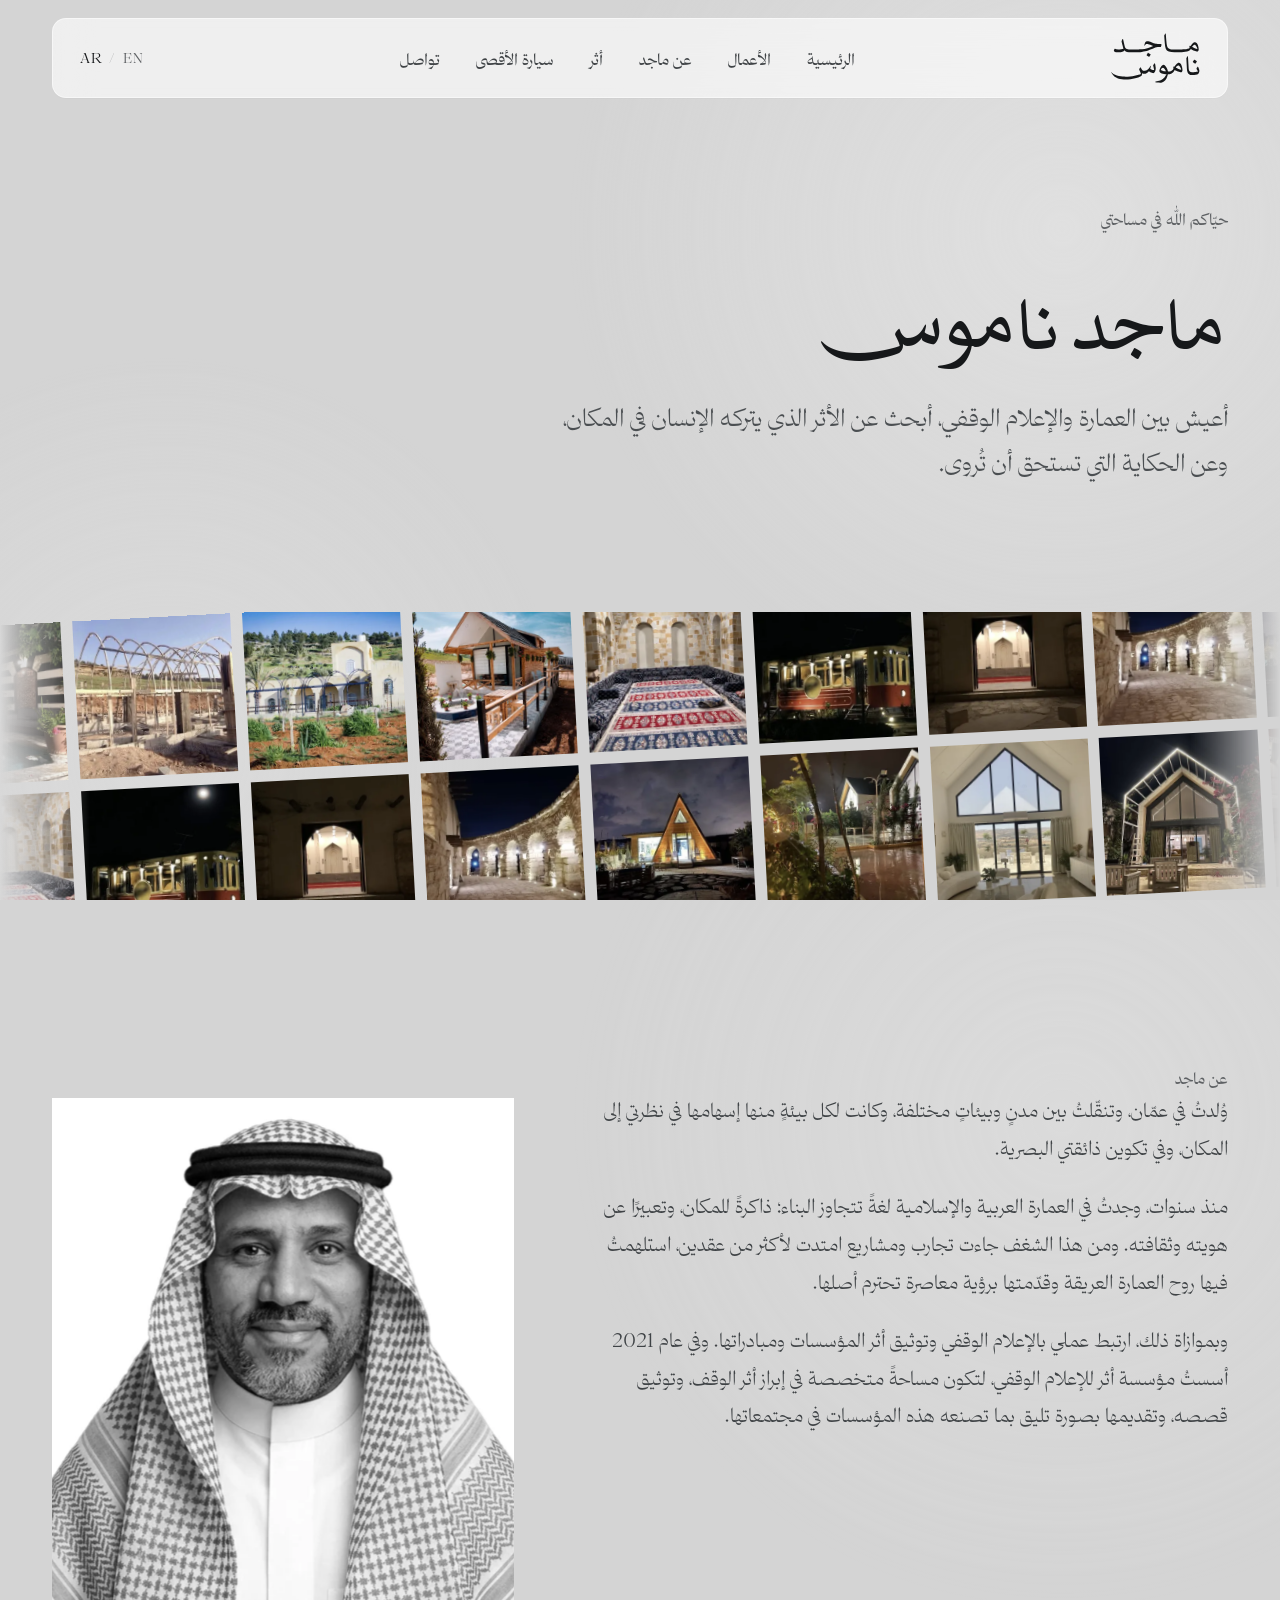
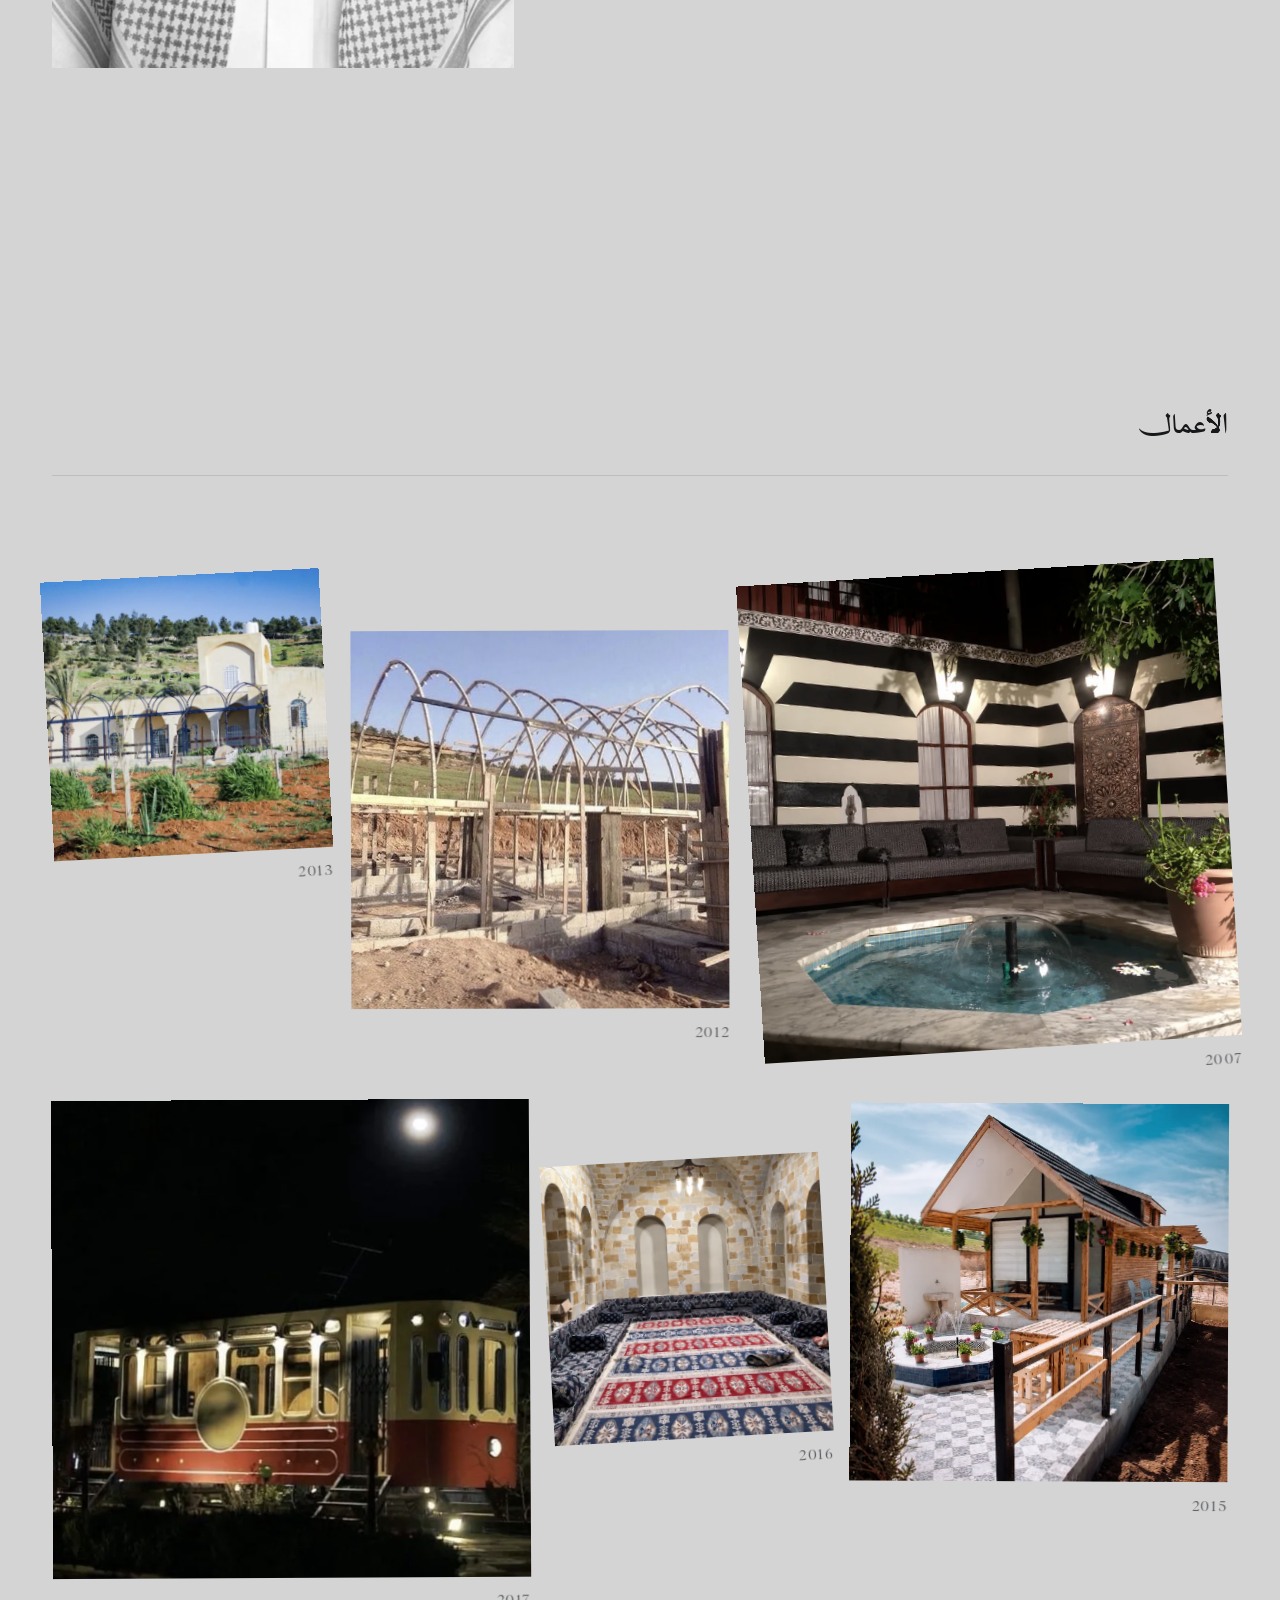
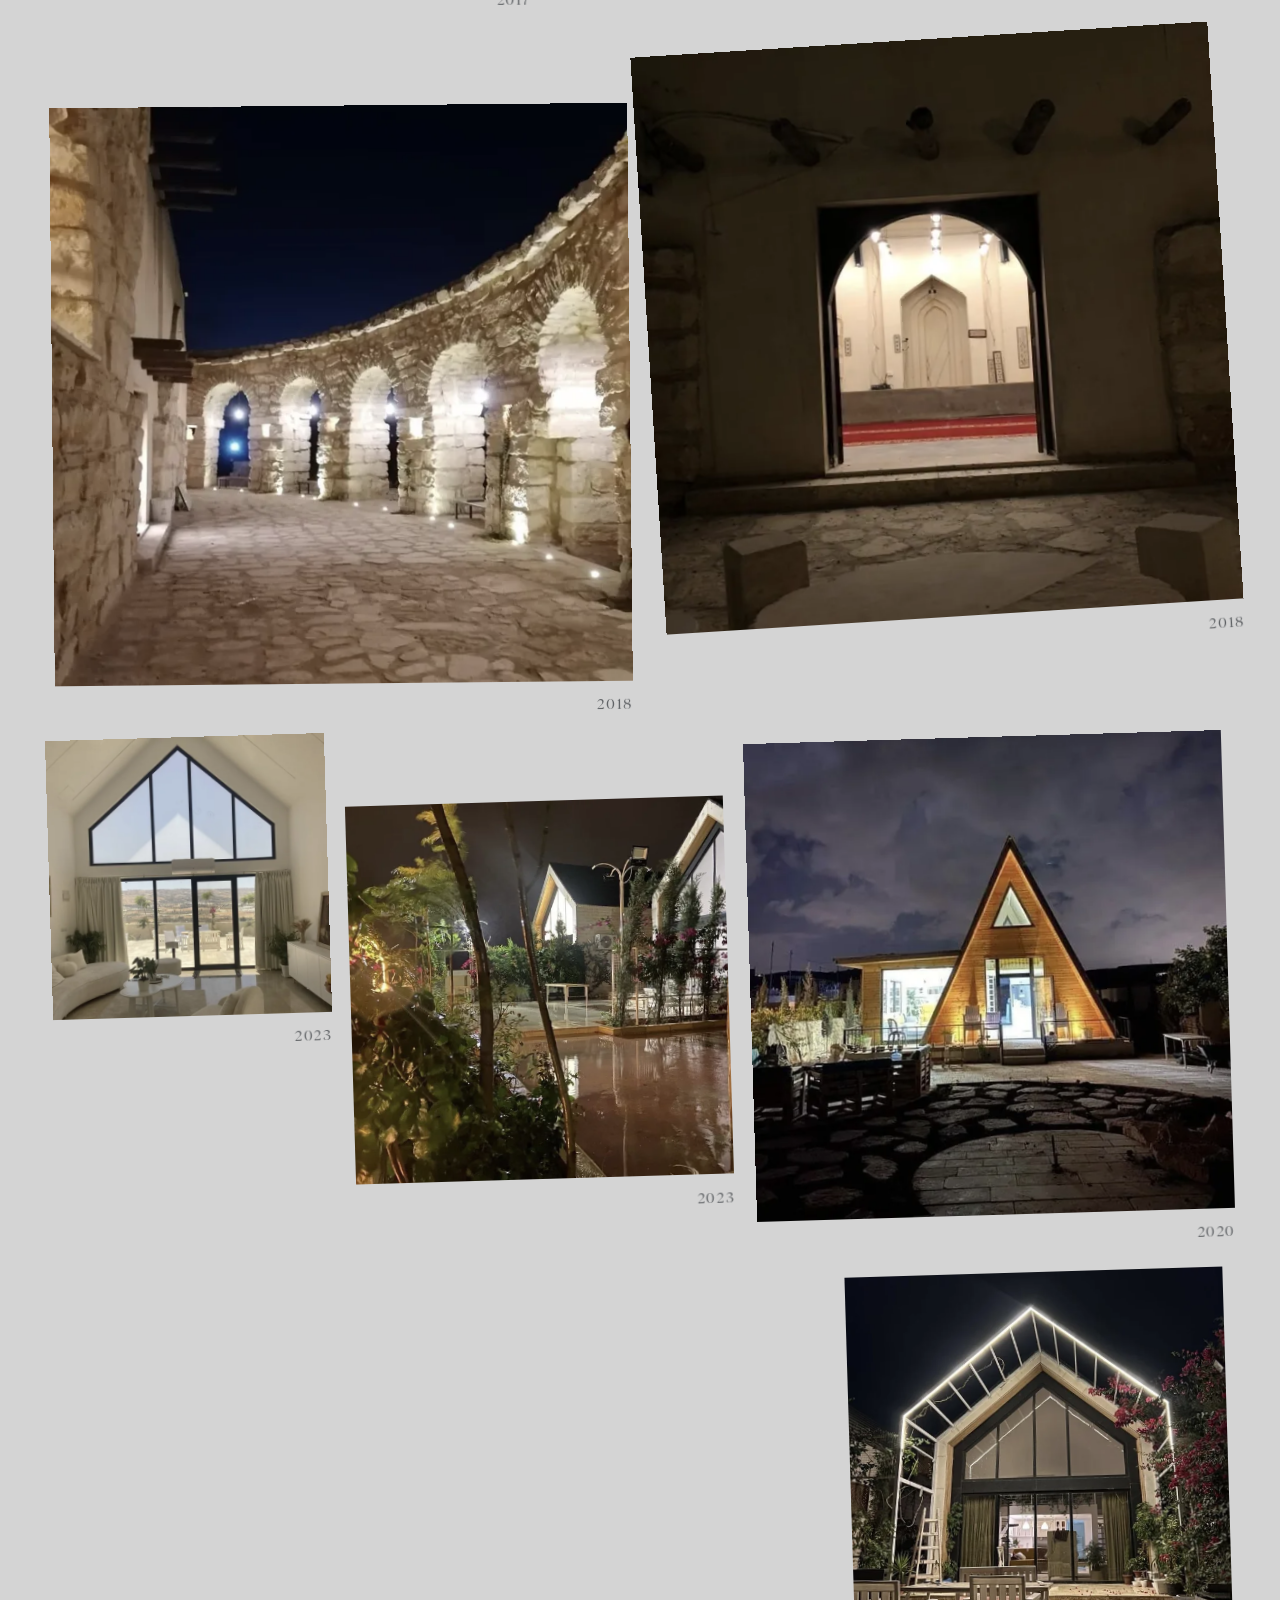
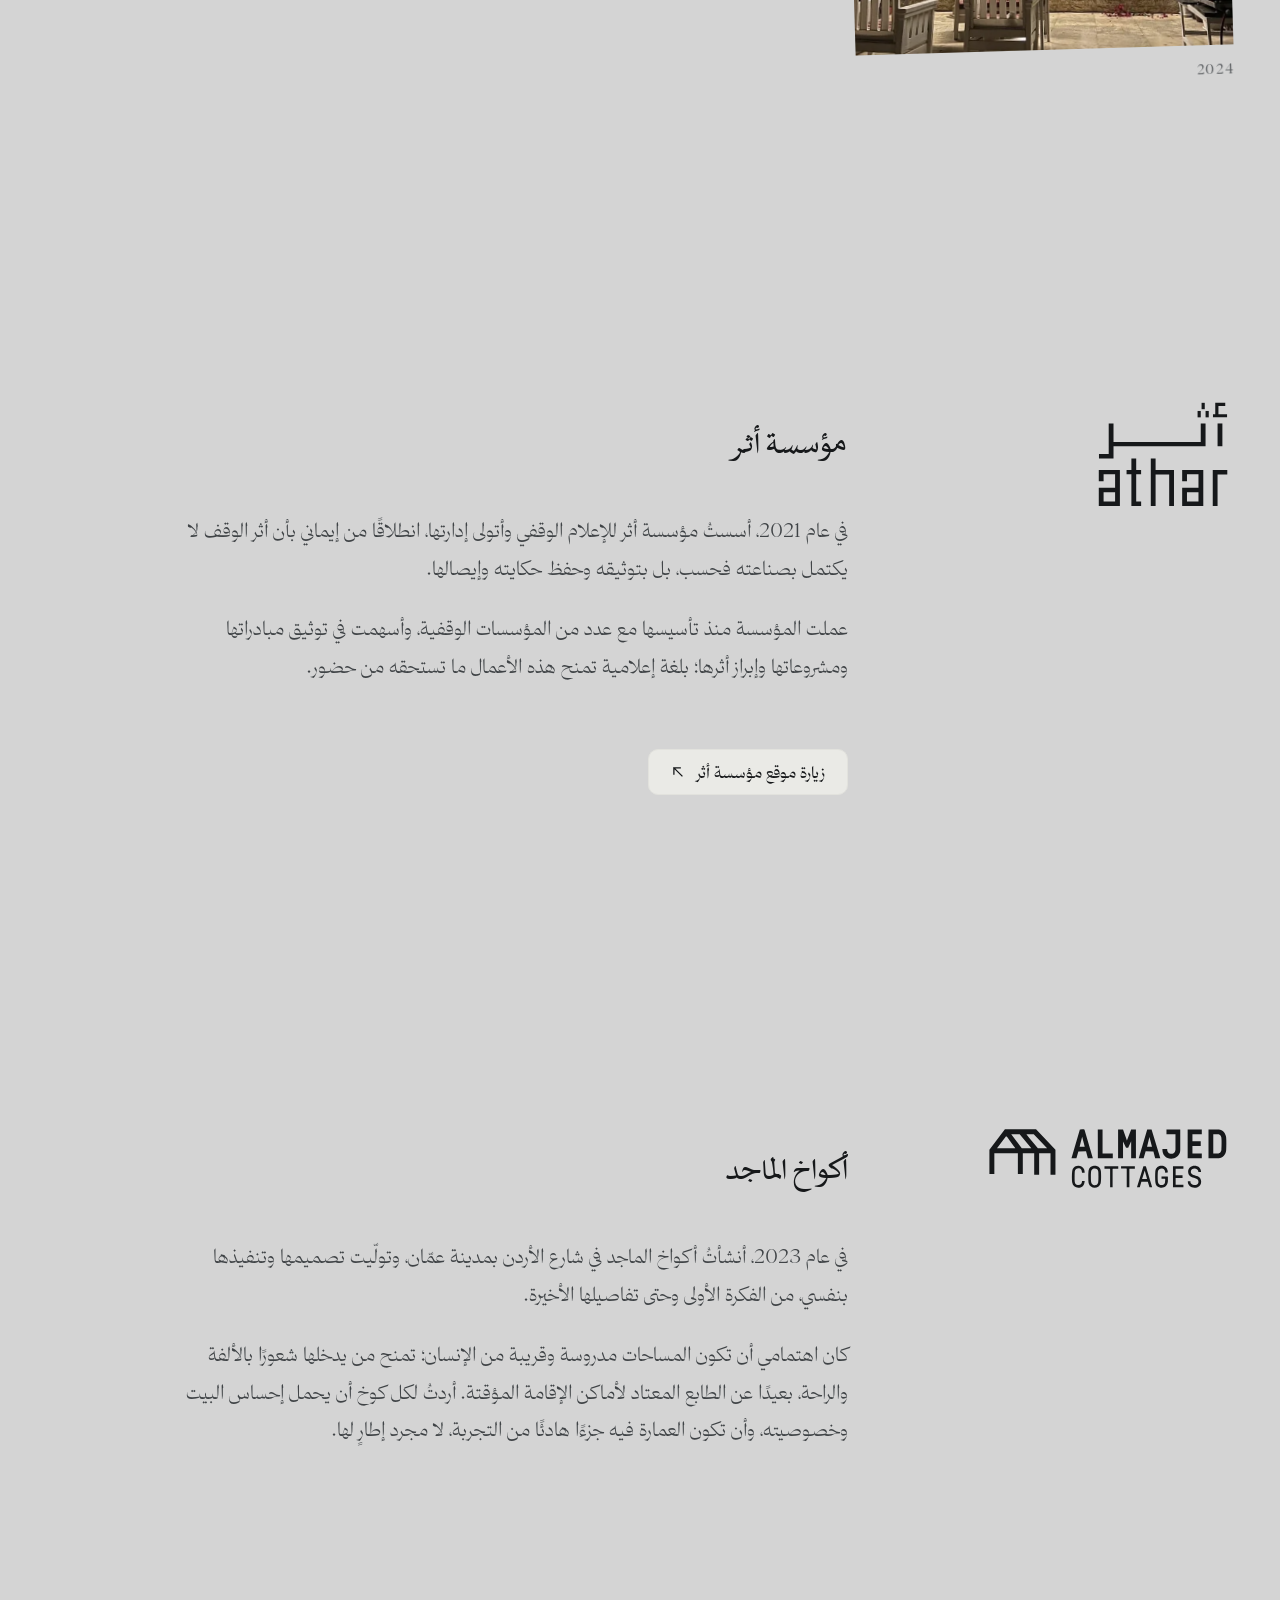
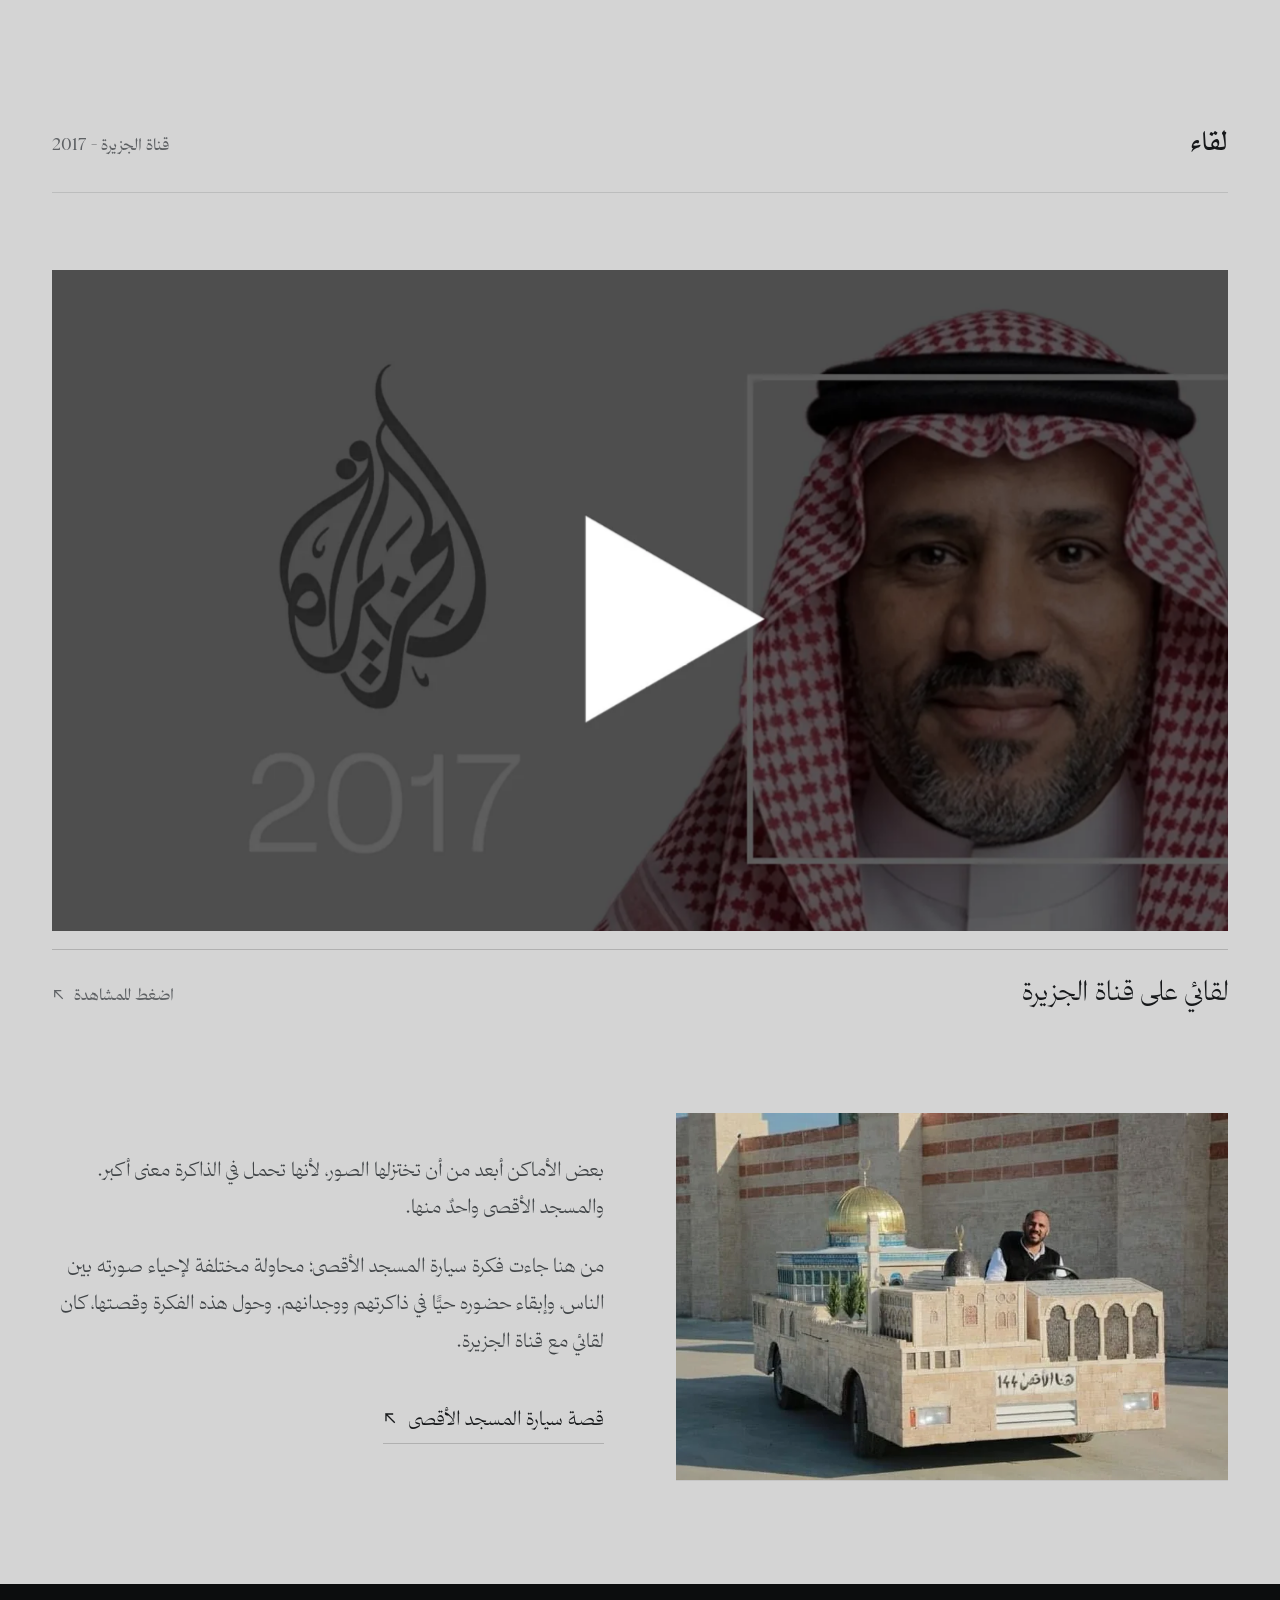
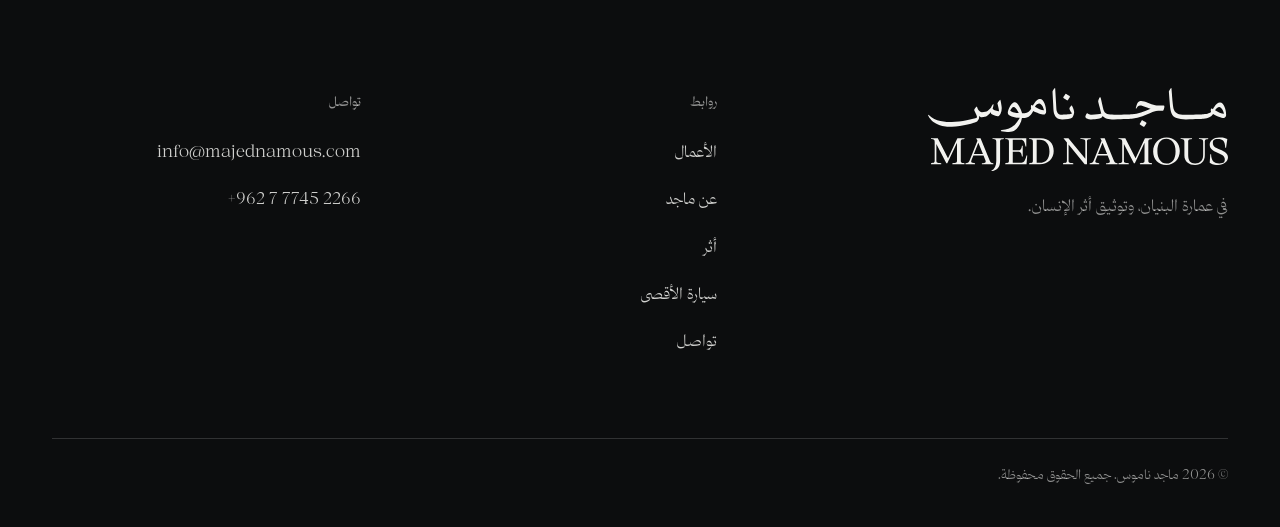
==== commit e95ed741: "-" ====
--- a/index.html
+++ b/index.html
@@ -46,6 +46,7 @@
         <li><a class="nav__link" href="#works">الأعمال</a></li>
         <li><a class="nav__link" href="#about">عن ماجد</a></li>
         <li><a class="nav__link" href="#athar">أثر</a></li>
+        <li><a class="nav__link" href="aqsa.html">سيارة الأقصى</a></li>
         <li><a class="nav__link" href="contact.html">تواصل</a></li>
       </ul>
     </nav>
@@ -64,6 +65,7 @@
         <li><a class="" href="#works">الأعمال</a></li>
         <li><a class="" href="#about">عن ماجد</a></li>
         <li><a class="" href="#athar">أثر</a></li>
+        <li><a class="" href="aqsa.html">سيارة الأقصى</a></li>
         <li><a class="" href="contact.html">تواصل</a></li>
       </ul>
     </div>
@@ -237,7 +239,7 @@
     <div class="wrap">
       <div class="section-head reveal">
         <h2 class="section-title" id="media-title">لقاء</h2>
-        <p class="meta">قناة الجزيرة · <span dir="ltr">2017</span></p>
+        <p class="meta">قناة الجزيرة - <span dir="ltr">2017</span></p>
       </div>
       <a class="media__link img-reveal" href="https://youtu.be/xKitnoafCLU?si=AU4Ggjp1C2CEM-Ni" target="_blank" rel="noopener">
         <div class="media__frame"><picture><source type="image/webp" srcset="assets/img/aljazeera-1600.webp 1600w, assets/img/aljazeera-900.webp 900w" sizes="(min-width: 1320px) 1240px, 92vw"><img src="assets/img/aljazeera-1600.jpg" alt="غلاف لقاء ماجد ناموس على قناة الجزيرة" loading="lazy" decoding="async" width="1600" height="900"></picture></div>
@@ -249,9 +251,14 @@
 
       <div class="media__story">
         <figure class="media__story-figure img-reveal"><picture><source type="image/webp" srcset="assets/img/aqsa-car-1200.webp 1200w, assets/img/aqsa-car-800.webp 800w" sizes="(min-width: 880px) 46vw, 92vw"><img src="assets/img/aqsa-car-1200.jpg" alt="سيارة المسجد الأقصى: مجسّم على هيئة سيارة يحمل قبة الصخرة وأسوار المدينة" loading="lazy" decoding="async" width="1200" height="800"></picture></figure>
-        <div class="prose reveal" data-delay="1">
+        <div class="media__story-body reveal" data-delay="1">
+          <div class="prose">
         <p>بعض الأماكن أبعد من أن تختزلها الصور، لأنها تحمل في الذاكرة معنى أكبر. والمسجد الأقصى واحدٌ منها.</p>
         <p>من هنا جاءت فكرة سيارة المسجد الأقصى؛ محاولة مختلفة لإحياء صورته بين الناس، وإبقاء حضوره حيًّا في ذاكرتهم ووجدانهم. وحول هذه الفكرة وقصتها، كان لقائي مع قناة الجزيرة.</p>
+          </div>
+          <p class="media__more">
+            <a class="link" href="aqsa.html"><span>قصة سيارة المسجد الأقصى</span><svg class="arrow" viewBox="0 0 12 12" fill="none" aria-hidden="true" focusable="false"><path d="M2.5 9.5 9.5 2.5M4 2.5h5.5V8" stroke="currentColor" stroke-width="1.1" stroke-linecap="square"/></svg></a>
+          </p>
         </div>
       </div>
     </div>
@@ -295,6 +302,7 @@
           <li><a href="index.html#works">الأعمال</a></li>
           <li><a href="index.html#about">عن ماجد</a></li>
           <li><a href="index.html#athar">أثر</a></li>
+          <li><a href="aqsa.html">سيارة الأقصى</a></li>
           <li><a href="contact.html">تواصل</a></li>
         </ul>
       </div>
--- a/assets/css/site.css
+++ b/assets/css/site.css
@@ -1087,3 +1087,193 @@
 /* ---------- 14. Bidi safety ---------- */
 
 [dir="ltr"], [dir="rtl"] { unicode-bidi: isolate; }
+
+/* ============================================================
+   15. Story page — the Al-Aqsa car
+   A quiet documentary sequence: chapter head, prose, photographs.
+   Mobile first; the pairs only split at 820px and above.
+   ============================================================ */
+
+.story-hero {
+  position: relative;
+  padding-top: calc(var(--nav-h) + clamp(3.5rem, 12vw, 7.5rem));
+  padding-bottom: 0;
+}
+
+.story-hero__eyebrow { margin-bottom: clamp(0.9rem, 3vw, 1.35rem); }
+
+.story-hero__title {
+  font-family: var(--font-display);
+  font-size: var(--step-3);
+  font-weight: 300;
+  line-height: 1.14;
+  max-width: 18ch;
+}
+html[lang="en"] .story-hero__title { letter-spacing: -0.02em; }
+html[lang="ar"] .story-hero__title { font-weight: 400; line-height: 1.32; max-width: 14ch; }
+
+.story-hero__sub { margin-top: clamp(1.1rem, 3.5vw, 1.75rem); }
+
+.story-hero__figure { margin-top: clamp(2.75rem, 8vw, 5rem); }
+
+/* ---- the photograph primitive ---- */
+
+.shot { margin: 0; }
+
+.shot__frame {
+  display: block;
+  width: 100%;
+  overflow: hidden;
+  background: var(--placeholder);
+  cursor: zoom-in;
+}
+.shot__frame picture { display: block; width: 100%; height: 100%; }
+.shot__frame img { width: 100%; height: 100%; object-fit: cover; }
+
+.shot--wide .shot__frame { aspect-ratio: 16 / 9; }
+.shot--classic .shot__frame { aspect-ratio: 3 / 2; }
+.shot--hero .shot__frame { aspect-ratio: 4 / 3; }
+@media (min-width: 720px) {
+  .shot--hero .shot__frame { aspect-ratio: 16 / 9; }
+}
+
+.shot__frame img {
+  filter: grayscale(0.08);
+  transition: transform 1.1s var(--ease), filter 0.9s var(--ease);
+}
+@media (hover: hover) and (min-width: 1000px) {
+  .shot__frame:hover img { transform: scale(1.03); filter: grayscale(0); }
+}
+
+.shot__cap {
+  margin-top: 0.85rem;
+  padding-top: 0.75rem;
+  border-top: 1px solid var(--line-soft);
+  max-width: 54ch;
+}
+
+/* ---- chapter rhythm ---- */
+
+.story__num { color: var(--ink-45); flex: 0 0 auto; }
+
+.story__prose p { max-width: 56ch; }
+
+.story__full { margin-top: clamp(2.5rem, 7vw, 4.5rem); }
+.story__full--lead { margin-top: 0; margin-bottom: clamp(2.5rem, 7vw, 4.5rem); }
+
+.story__pair {
+  display: grid;
+  gap: clamp(1.5rem, 5vw, 2.25rem);
+  margin-top: clamp(2.5rem, 7vw, 4.5rem);
+}
+@media (min-width: 820px) {
+  .story__pair { grid-template-columns: minmax(0, 1fr) minmax(0, 1fr); }
+  .story__pair--uneven { grid-template-columns: minmax(0, 0.82fr) minmax(0, 1.18fr); }
+}
+
+.story__split { display: grid; gap: clamp(2rem, 6vw, 3rem); }
+@media (min-width: 880px) {
+  .story__split {
+    grid-template-columns: minmax(0, 1.05fr) minmax(0, 1fr);
+    gap: clamp(2.5rem, 6vw, 4.5rem);
+    align-items: center;
+  }
+}
+.story__split .story__prose p { max-width: 46ch; }
+
+/* ---- closing note ---- */
+
+.story-end__line {
+  font-family: var(--font-display);
+  font-size: var(--step-1);
+  font-weight: 300;
+  line-height: 1.45;
+  color: var(--ink);
+  max-width: 36ch;
+}
+html[lang="ar"] .story-end__line { font-weight: 400; line-height: 1.7; }
+
+.story-end__links {
+  display: flex;
+  flex-wrap: wrap;
+  gap: 1.1rem 2.75rem;
+  margin-top: clamp(2rem, 5vw, 3rem);
+}
+
+/* the home page's doorway into the story */
+.media__more { margin-top: clamp(1.75rem, 4vw, 2.5rem); }
+
+/* ---- lightbox ---- */
+
+.lightbox {
+  position: fixed;
+  inset: 0;
+  z-index: 120;
+  display: flex;
+  align-items: center;
+  justify-content: center;
+  padding: clamp(1rem, 4vw, 3rem);
+  opacity: 0;
+  transition: opacity 0.4s var(--ease);
+}
+.lightbox[hidden] { display: none; }
+.lightbox.is-open { opacity: 1; }
+
+.lightbox__backdrop {
+  position: absolute;
+  inset: 0;
+  background: rgba(12, 13, 14, 0.95);
+  -webkit-backdrop-filter: blur(6px);
+  backdrop-filter: blur(6px);
+  pointer-events: auto;
+}
+
+.lightbox__stage {
+  position: relative;
+  margin: 0;
+  display: flex;
+  max-width: min(1240px, 100%);
+}
+.lightbox__stage img {
+  width: auto;
+  height: auto;
+  max-width: 100%;
+  max-height: calc(100vh - clamp(3rem, 12vw, 8rem));
+  max-height: calc(100dvh - clamp(3rem, 12vw, 8rem));
+  object-fit: contain;
+  transform: scale(0.985);
+  transition: transform 0.5s var(--ease);
+}
+.lightbox.is-open .lightbox__stage img { transform: none; }
+
+.lightbox__close,
+.lightbox__nav {
+  position: absolute;
+  display: grid;
+  place-items: center;
+  color: var(--on-black-55);
+  transition: color 0.35s var(--ease);
+}
+.lightbox__close:hover,
+.lightbox__nav:hover { color: var(--on-black); }
+
+.lightbox__close {
+  top: clamp(0.5rem, 2.5vw, 1.5rem);
+  inset-inline-end: clamp(0.5rem, 2.5vw, 1.5rem);
+  width: 46px; height: 46px;
+}
+.lightbox__close svg { width: 20px; height: 20px; }
+
+.lightbox__nav { top: 50%; transform: translateY(-50%); width: 54px; height: 54px; }
+.lightbox__nav--prev { inset-inline-start: clamp(0.1rem, 1.5vw, 1.25rem); }
+.lightbox__nav--next { inset-inline-end: clamp(0.1rem, 1.5vw, 1.25rem); }
+.lightbox__nav svg { width: 22px; height: 22px; }
+html[dir="rtl"] .lightbox__nav svg { transform: scaleX(-1); }
+
+body.is-locked { overflow: hidden; }
+
+@media (prefers-reduced-motion: reduce) {
+  .lightbox__stage img { transform: none; }
+}
+
+.no-js .shot__frame { cursor: default; }
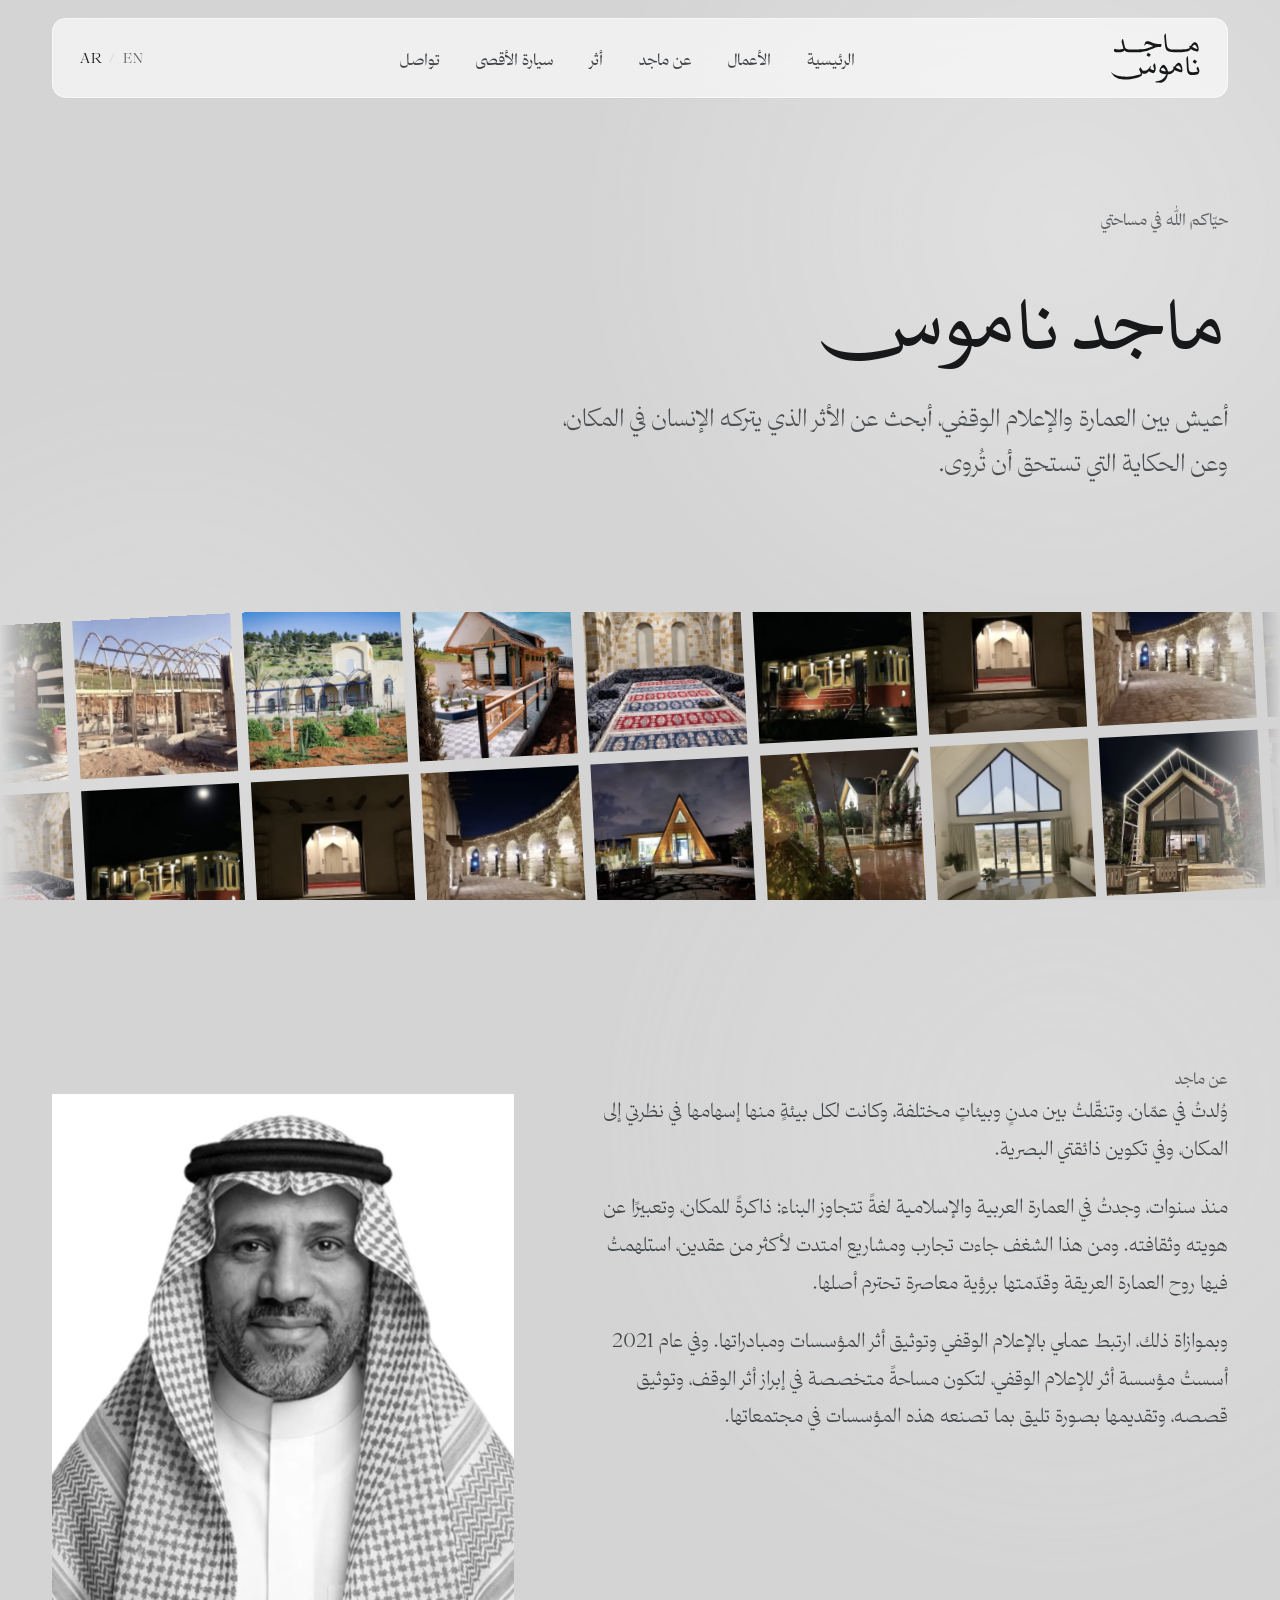
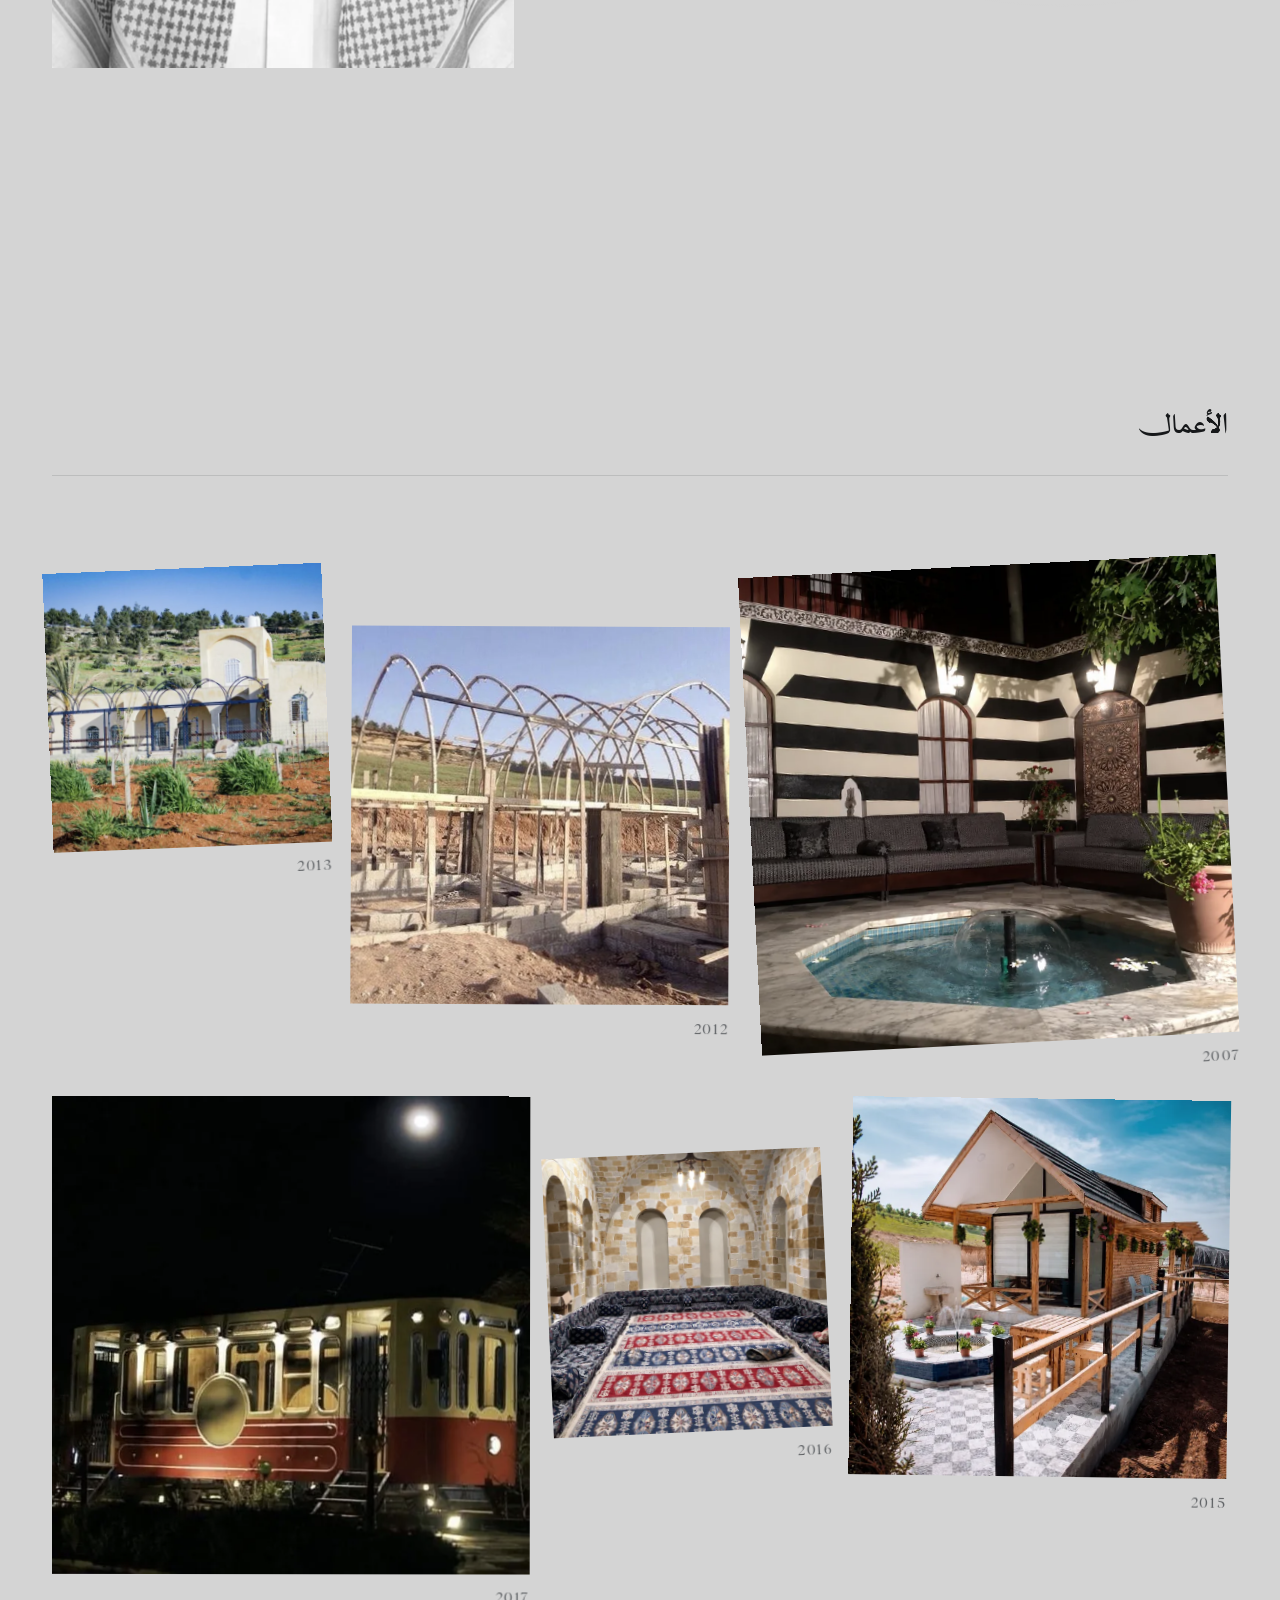
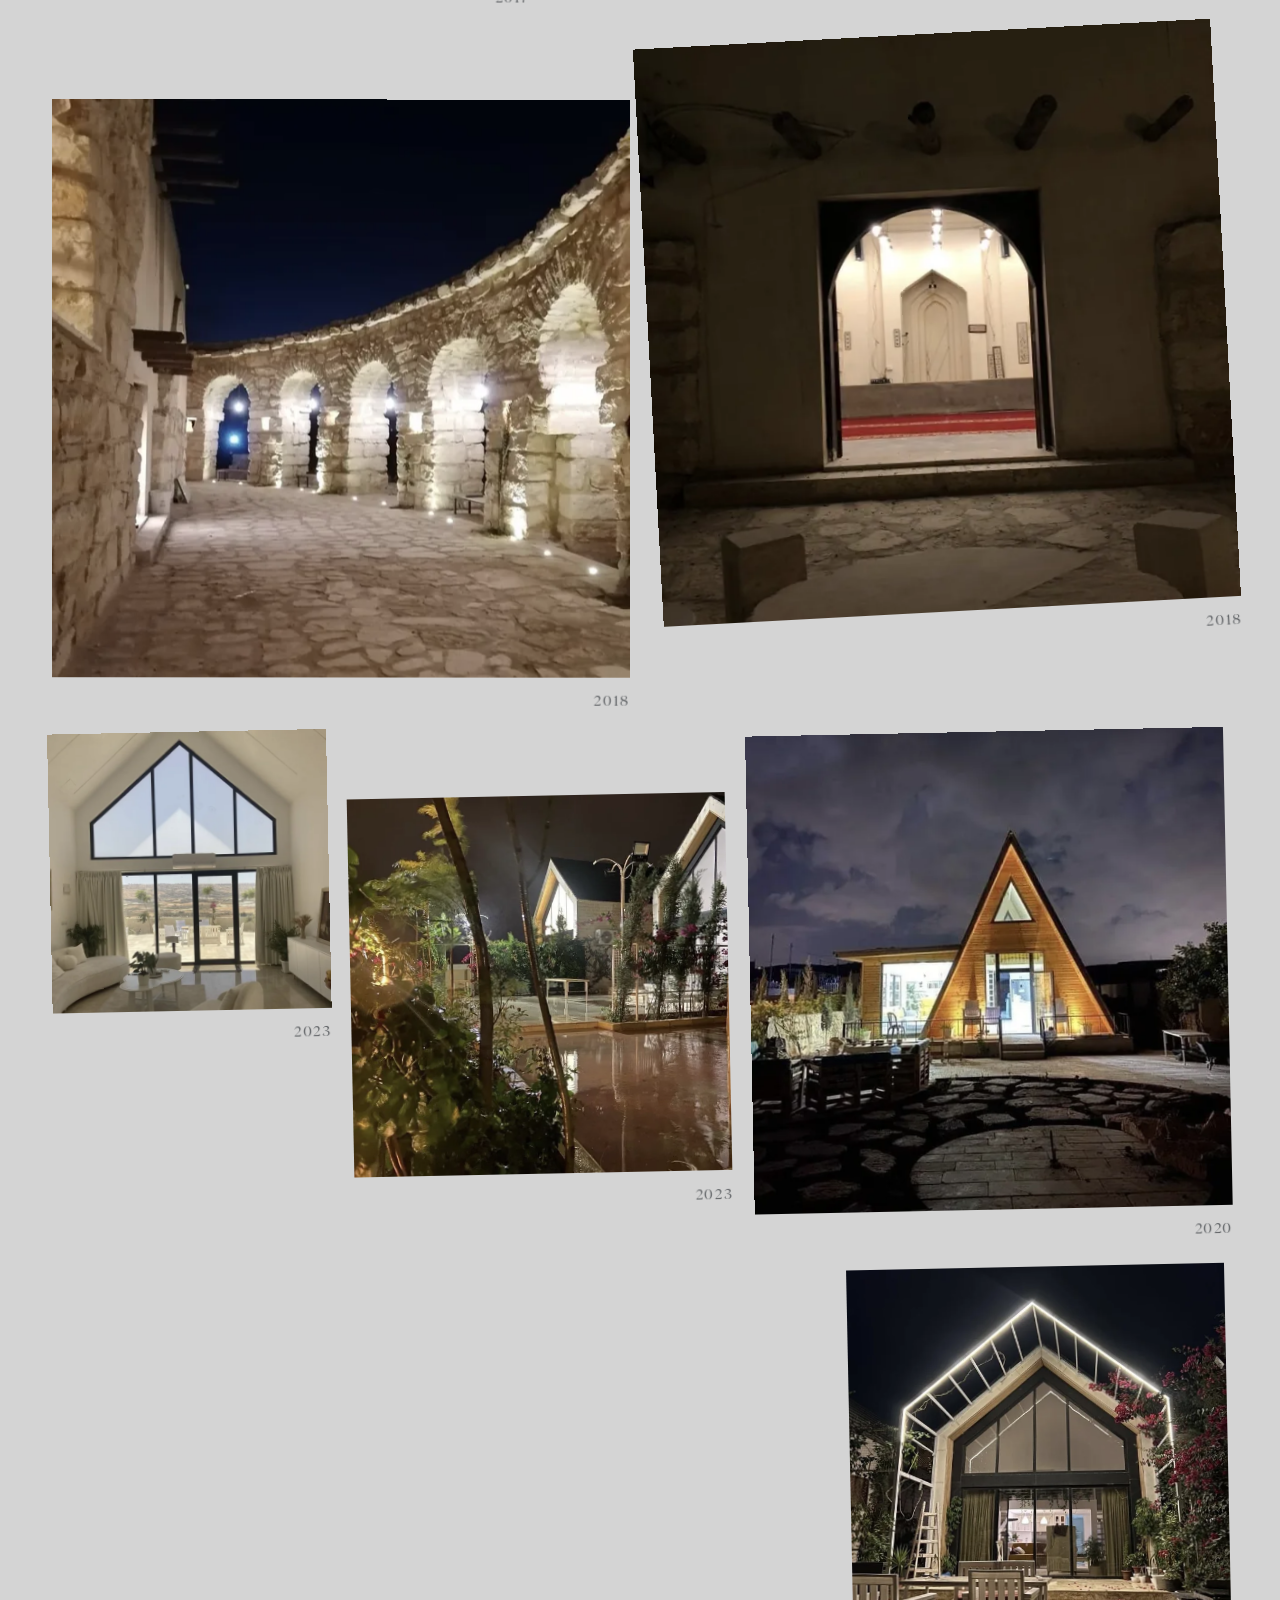
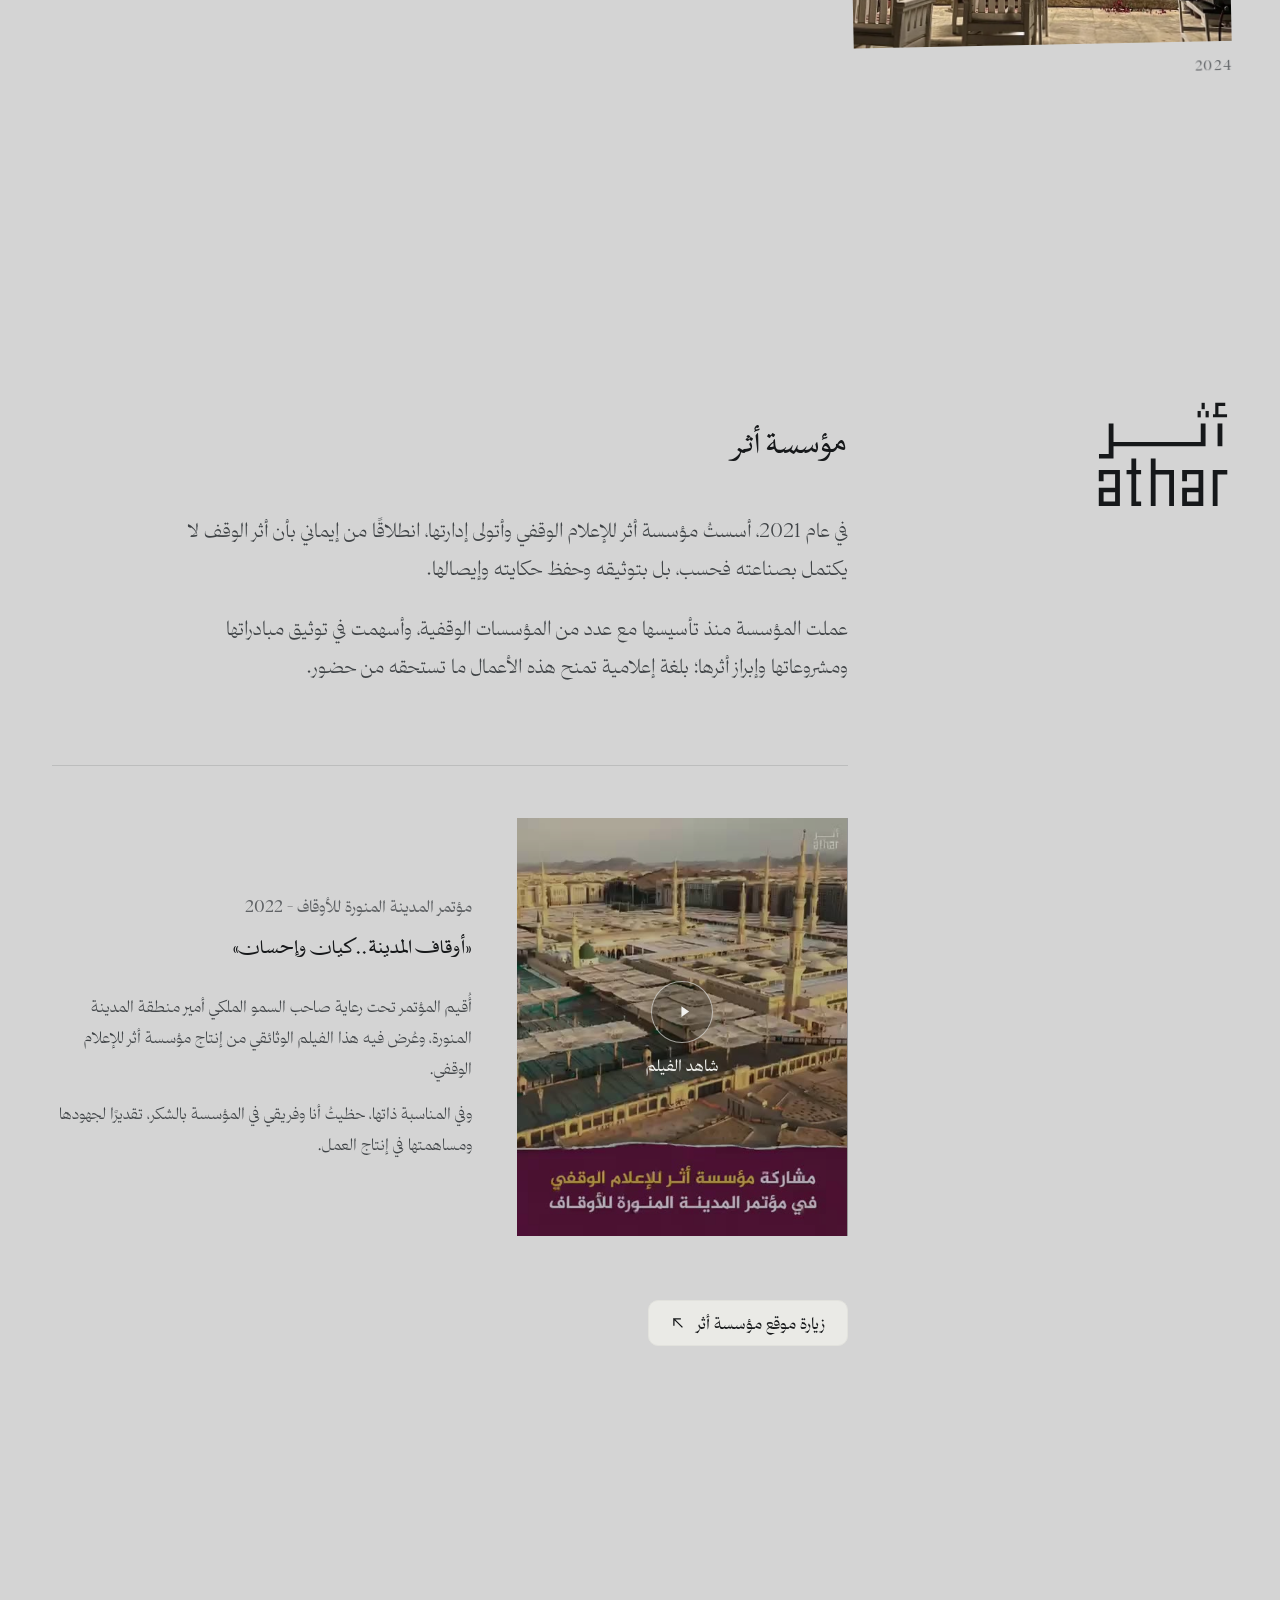
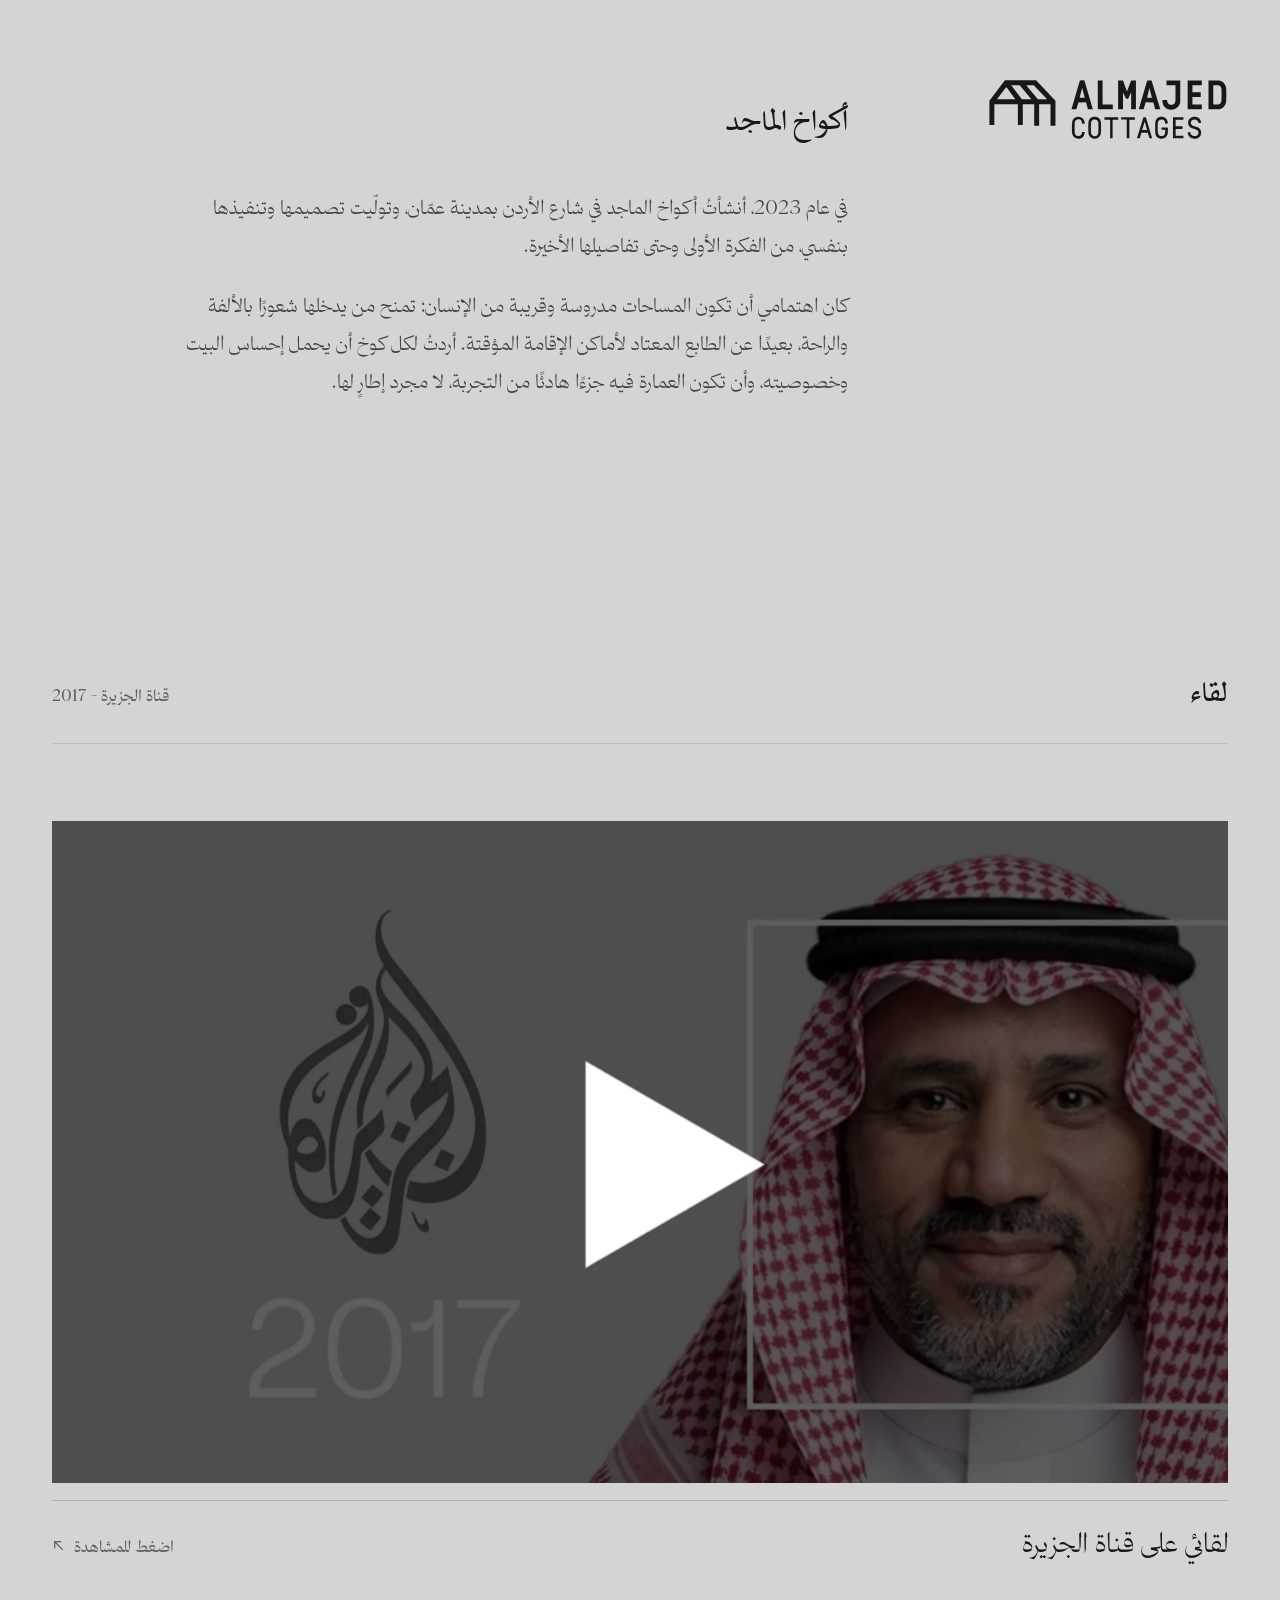
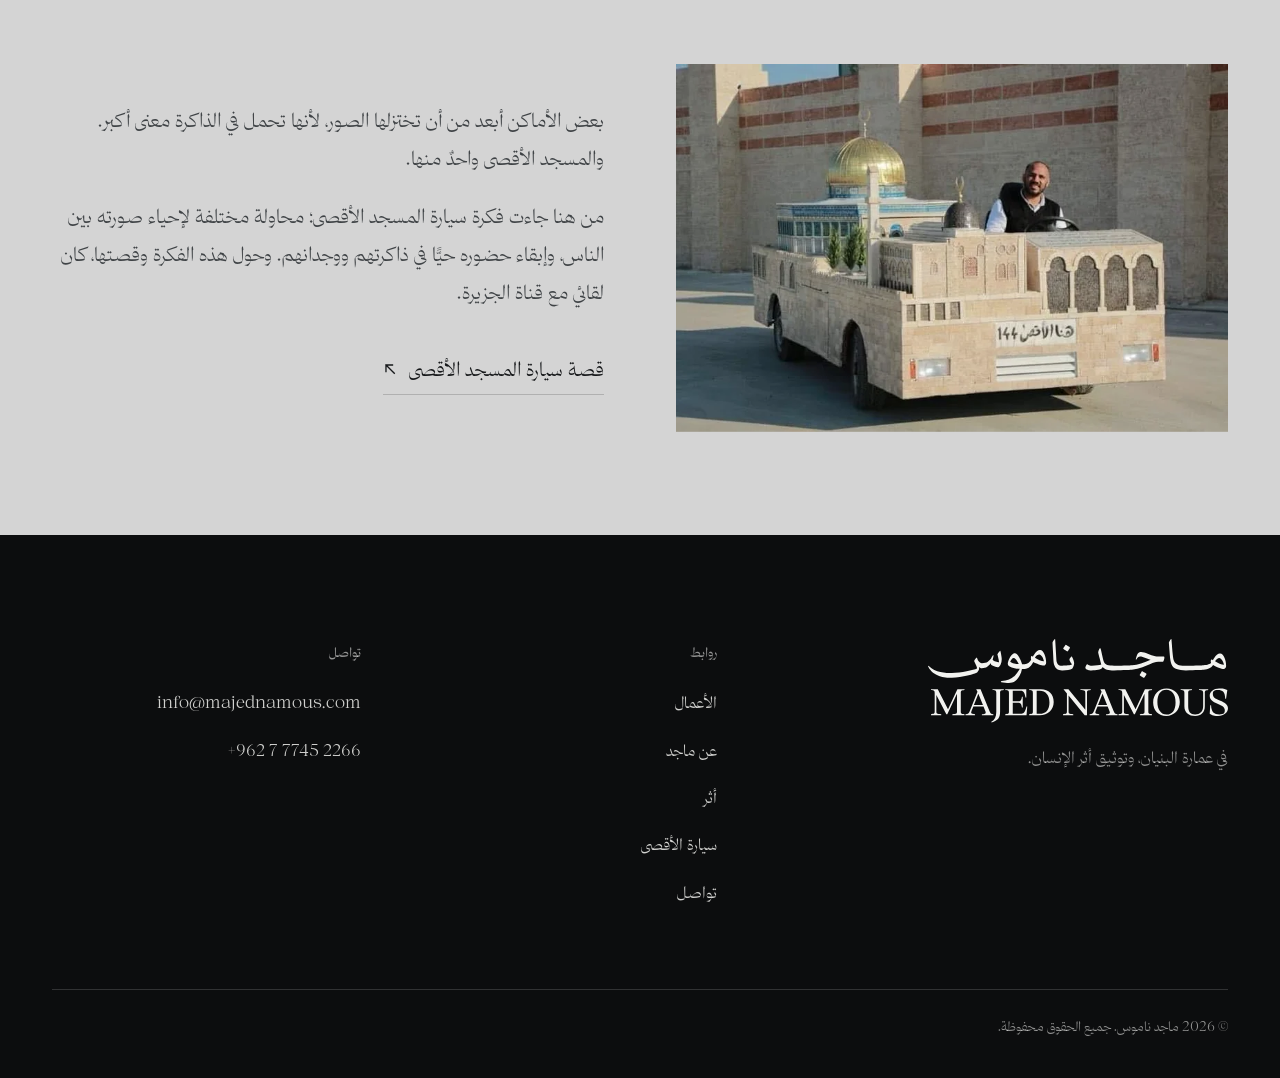
==== commit 7ea56503: "-" ====
--- a/index.html
+++ b/index.html
@@ -24,7 +24,7 @@
   <link rel="preload" as="font" type="font/woff" href="assets/fonts/thmanyah-light.woff" crossorigin>
   <link rel="preload" as="font" type="font/woff" href="assets/fonts/majed-arabic.woff" crossorigin>
   <link rel="preload" as="image" type="image/webp" href="assets/img/work-2016-400.webp" fetchpriority="high">
-  <link rel="stylesheet" href="assets/css/site.css">
+  <link rel="stylesheet" href="assets/css/site.css?v=395edbee">
 </head>
 <body>
 <a class="skip" href="#main">تخطّي إلى المحتوى</a>
@@ -191,6 +191,30 @@
         <p>في عام 2021، أسستُ مؤسسة أثر للإعلام الوقفي وأتولى إدارتها، انطلاقًا من إيماني بأن أثر الوقف لا يكتمل بصناعته فحسب، بل بتوثيقه وحفظ حكايته وإيصالها.</p>
         <p>عملت المؤسسة منذ تأسيسها مع عدد من المؤسسات الوقفية، وأسهمت في توثيق مبادراتها ومشروعاتها وإبراز أثرها؛ بلغة إعلامية تمنح هذه الأعمال ما تستحقه من حضور.</p>
           </div>
+
+          <!-- a documented moment: the film, screened in Madinah -->
+          <figure class="film">
+            <div class="film__stage reveal" data-film>
+              <video class="film__video" data-film-video
+                     poster="assets/img/athar-film-480.jpg" preload="none" playsinline controls
+                     width="480" height="608" aria-label="لقطة من الفيلم الوثائقي «أوقاف المدينة.. كيان وإحسان»">
+                <source src="assets/video/athar-madinah-film.mp4" type="video/mp4">
+              </video>
+              <button class="film__play" type="button" data-film-play>
+                <span class="film__play-mark" aria-hidden="true"><svg class="play-glyph" viewBox="0 0 24 24" aria-hidden="true" focusable="false"><path d="M8.6 5.2 18.2 12 8.6 18.8Z"/></svg></span>
+                <span class="film__play-label">شاهد الفيلم</span>
+              </button>
+            </div>
+            <figcaption class="film__body reveal" data-delay="1">
+              <p class="meta">مؤتمر المدينة المنورة للأوقاف - <span dir="ltr">2022</span></p>
+              <h3 class="film__title">«أوقاف المدينة.. كيان وإحسان»</h3>
+              <div class="prose film__note">
+            <p>أُقيم المؤتمر تحت رعاية صاحب السمو الملكي أمير منطقة المدينة المنورة، وعُرض فيه هذا الفيلم الوثائقي من إنتاج مؤسسة أثر للإعلام الوقفي.</p>
+        <p>وفي المناسبة ذاتها، حظيتُ أنا وفريقي في المؤسسة بالشكر، تقديرًا لجهودها ومساهمتها في إنتاج العمل.</p>
+              </div>
+            </figcaption>
+          </figure>
+
           <p class="athar__visit reveal" data-delay="2">
             <a class="btn" href="https://atharwaqf.com" target="_blank" rel="noopener">
               <span>زيارة موقع مؤسسة أثر</span><svg class="arrow" viewBox="0 0 12 12" fill="none" aria-hidden="true" focusable="false"><path d="M2.5 9.5 9.5 2.5M4 2.5h5.5V8" stroke="currentColor" stroke-width="1.1" stroke-linecap="square"/></svg>
@@ -319,6 +343,6 @@
     </div>
   </div>
 </footer>
-<script src="assets/js/site.js" defer></script>
+<script src="assets/js/site.js?v=e0962a8a" defer></script>
 </body>
 </html>
--- a/assets/css/site.css
+++ b/assets/css/site.css
@@ -723,6 +723,116 @@
   html[dir="rtl"] .btn:hover .arrow { transform: scaleX(-1) translate(2px, -2px); }
 }
 
+/* --- a documented moment inside the chapter: the film ---
+   Portrait source (480x608), shown at its own ratio: no crop, no stretch.
+   Nothing plays until the visitor asks for it. ------------------------- */
+.film {
+  display: grid;
+  gap: clamp(1.75rem, 5vw, 2.25rem);
+  margin-top: clamp(3.25rem, 8vw, 5rem);
+  padding-top: clamp(2.25rem, 5vw, 3.25rem);
+  border-top: 1px solid var(--line-soft);
+}
+@media (min-width: 700px) {
+  .film {
+    grid-template-columns: minmax(0, 0.88fr) minmax(0, 1.12fr);
+    gap: clamp(1.75rem, 3.5vw, 3.25rem);
+    align-items: center;
+  }
+}
+
+.film__stage {
+  position: relative;
+  width: 100%;
+  max-width: 400px;
+  aspect-ratio: 480 / 608;
+  overflow: hidden;
+  background: var(--placeholder);
+}
+
+.film__video {
+  display: block;
+  width: 100%;
+  height: 100%;
+  object-fit: cover;
+  background: var(--g-900);
+  /* the global reset makes media inert; the player needs its controls back */
+  pointer-events: auto;
+  filter: grayscale(0.2);
+  transition: filter 0.9s var(--ease);
+}
+.film__stage.is-playing .film__video { filter: none; }
+
+/* the one thing over the frame: a quiet invitation */
+.film__play {
+  position: absolute;
+  inset: 0;
+  display: flex;
+  flex-direction: column;
+  align-items: center;
+  justify-content: center;
+  gap: 0.85rem;
+  color: var(--on-black);
+  background: rgba(12, 13, 14, 0.26);
+  -webkit-tap-highlight-color: transparent;
+  transition: background 0.5s var(--ease), opacity 0.4s var(--ease);
+}
+.film__stage.is-playing .film__play {
+  opacity: 0;
+  visibility: hidden;
+  pointer-events: none;
+}
+
+.film__play-mark {
+  width: clamp(52px, 12vw, 62px);
+  aspect-ratio: 1;
+  border-radius: 50%;
+  border: 1px solid rgba(242, 242, 239, 0.62);
+  background: rgba(12, 13, 14, 0.24);
+  display: grid;
+  place-items: center;
+  transition: background 0.5s var(--ease), border-color 0.5s var(--ease),
+              transform 0.6s var(--ease);
+}
+.play-glyph {
+  width: 32%;
+  height: auto;
+  fill: currentColor;
+  transform: translateX(8%); /* optical centre — the glyph is a triangle */
+}
+
+.film__play-label {
+  font-family: var(--font-body);
+  font-size: var(--step--1);
+  font-weight: 400;
+  line-height: 1;
+}
+html[lang="en"] .film__play-label { letter-spacing: 0.1em; text-transform: uppercase; font-size: var(--step--2); }
+
+@media (hover: hover) and (min-width: 1000px) {
+  .film__stage:hover .film__video { filter: grayscale(0.05); }
+  .film__play:hover { background: rgba(12, 13, 14, 0.32); }
+  .film__play:hover .film__play-mark {
+    background: rgba(12, 13, 14, 0.4);
+    border-color: rgba(242, 242, 239, 0.8);
+    transform: scale(1.04);
+  }
+}
+
+.film__title {
+  font-family: var(--font-display);
+  font-size: var(--step-1);
+  font-weight: 300;
+  line-height: 1.3;
+  margin-top: 0.6rem;
+}
+html[lang="en"] .film__title { letter-spacing: -0.01em; }
+html[lang="ar"] .film__title { font-weight: 400; line-height: 1.5; }
+
+.film__note { margin-top: clamp(1rem, 2.5vw, 1.35rem); }
+.film__note p { max-width: 46ch; font-size: var(--step--1); }
+.film__note p + p { margin-top: 0.9em; }
+
 /* ---------- 10. Media feature ---------- */
 
 
@@ -1102,15 +1212,22 @@
 
 .story-hero__eyebrow { margin-bottom: clamp(0.9rem, 3vw, 1.35rem); }
 
+/* Single exception in the site: this title carries the word "الأقصى",
+   whose final alef maksura the display face draws detached. Thmanyah here. */
 .story-hero__title {
-  font-family: var(--font-display);
+  font-family: var(--font-body);
   font-size: var(--step-3);
   font-weight: 300;
   line-height: 1.14;
+  letter-spacing: -0.02em;
   max-width: 18ch;
 }
-html[lang="en"] .story-hero__title { letter-spacing: -0.02em; }
-html[lang="ar"] .story-hero__title { font-weight: 400; line-height: 1.32; max-width: 14ch; }
+html[lang="ar"] .story-hero__title {
+  font-weight: 300;
+  line-height: 1.42;
+  letter-spacing: 0;
+  max-width: 16ch;
+}
 
 .story-hero__sub { margin-top: clamp(1.1rem, 3.5vw, 1.75rem); }
 
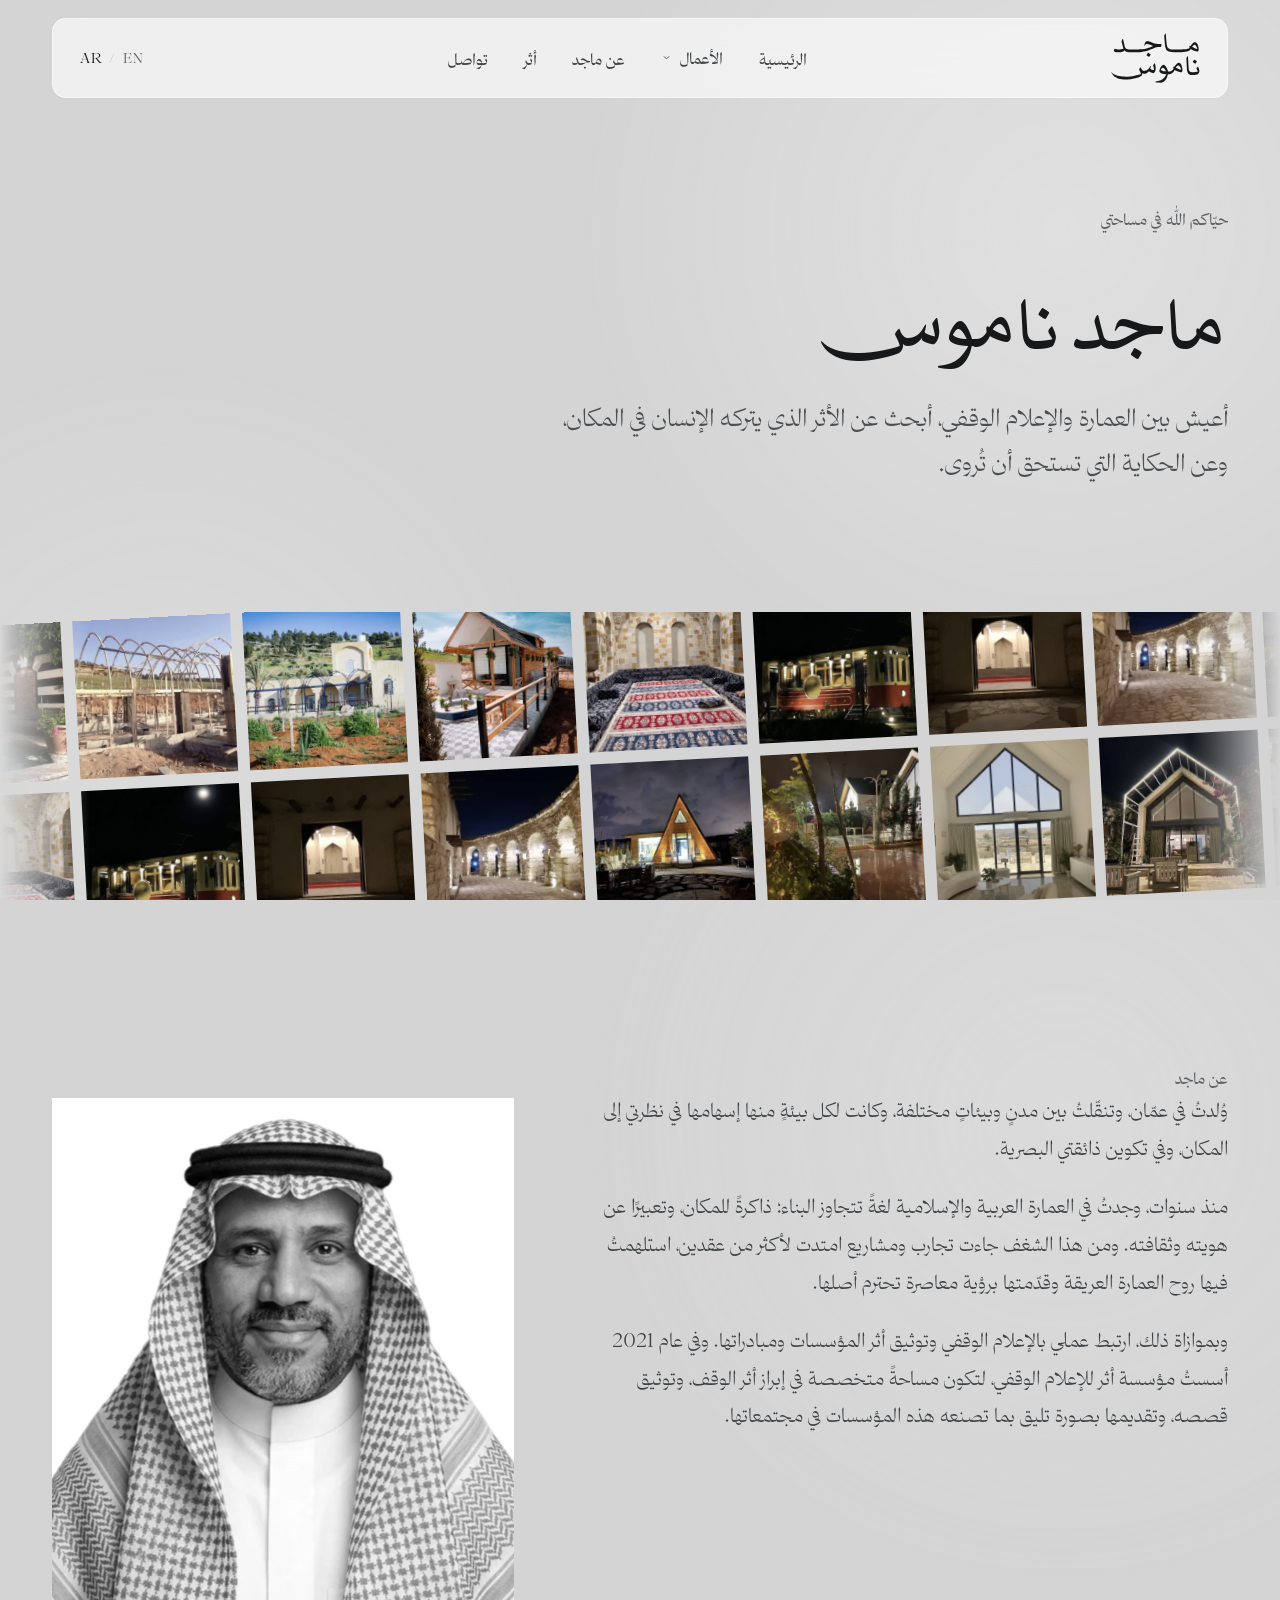
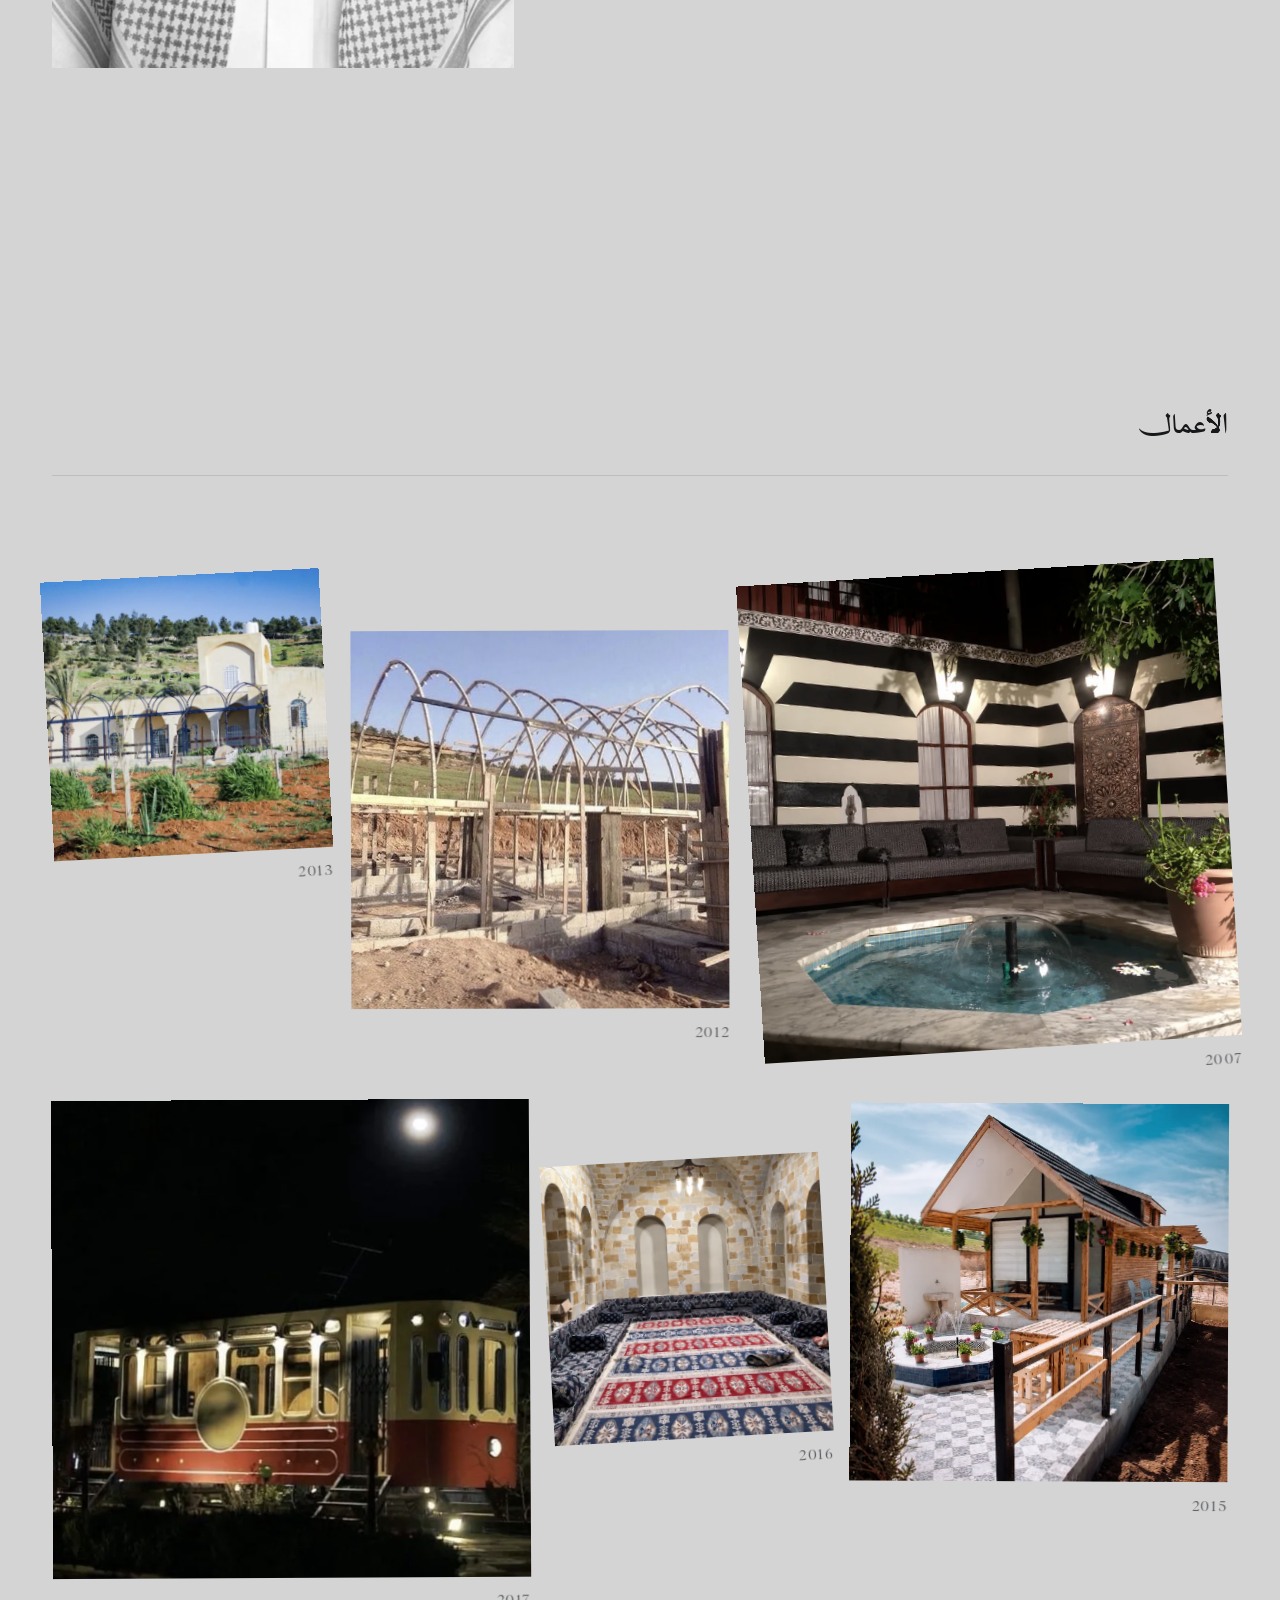
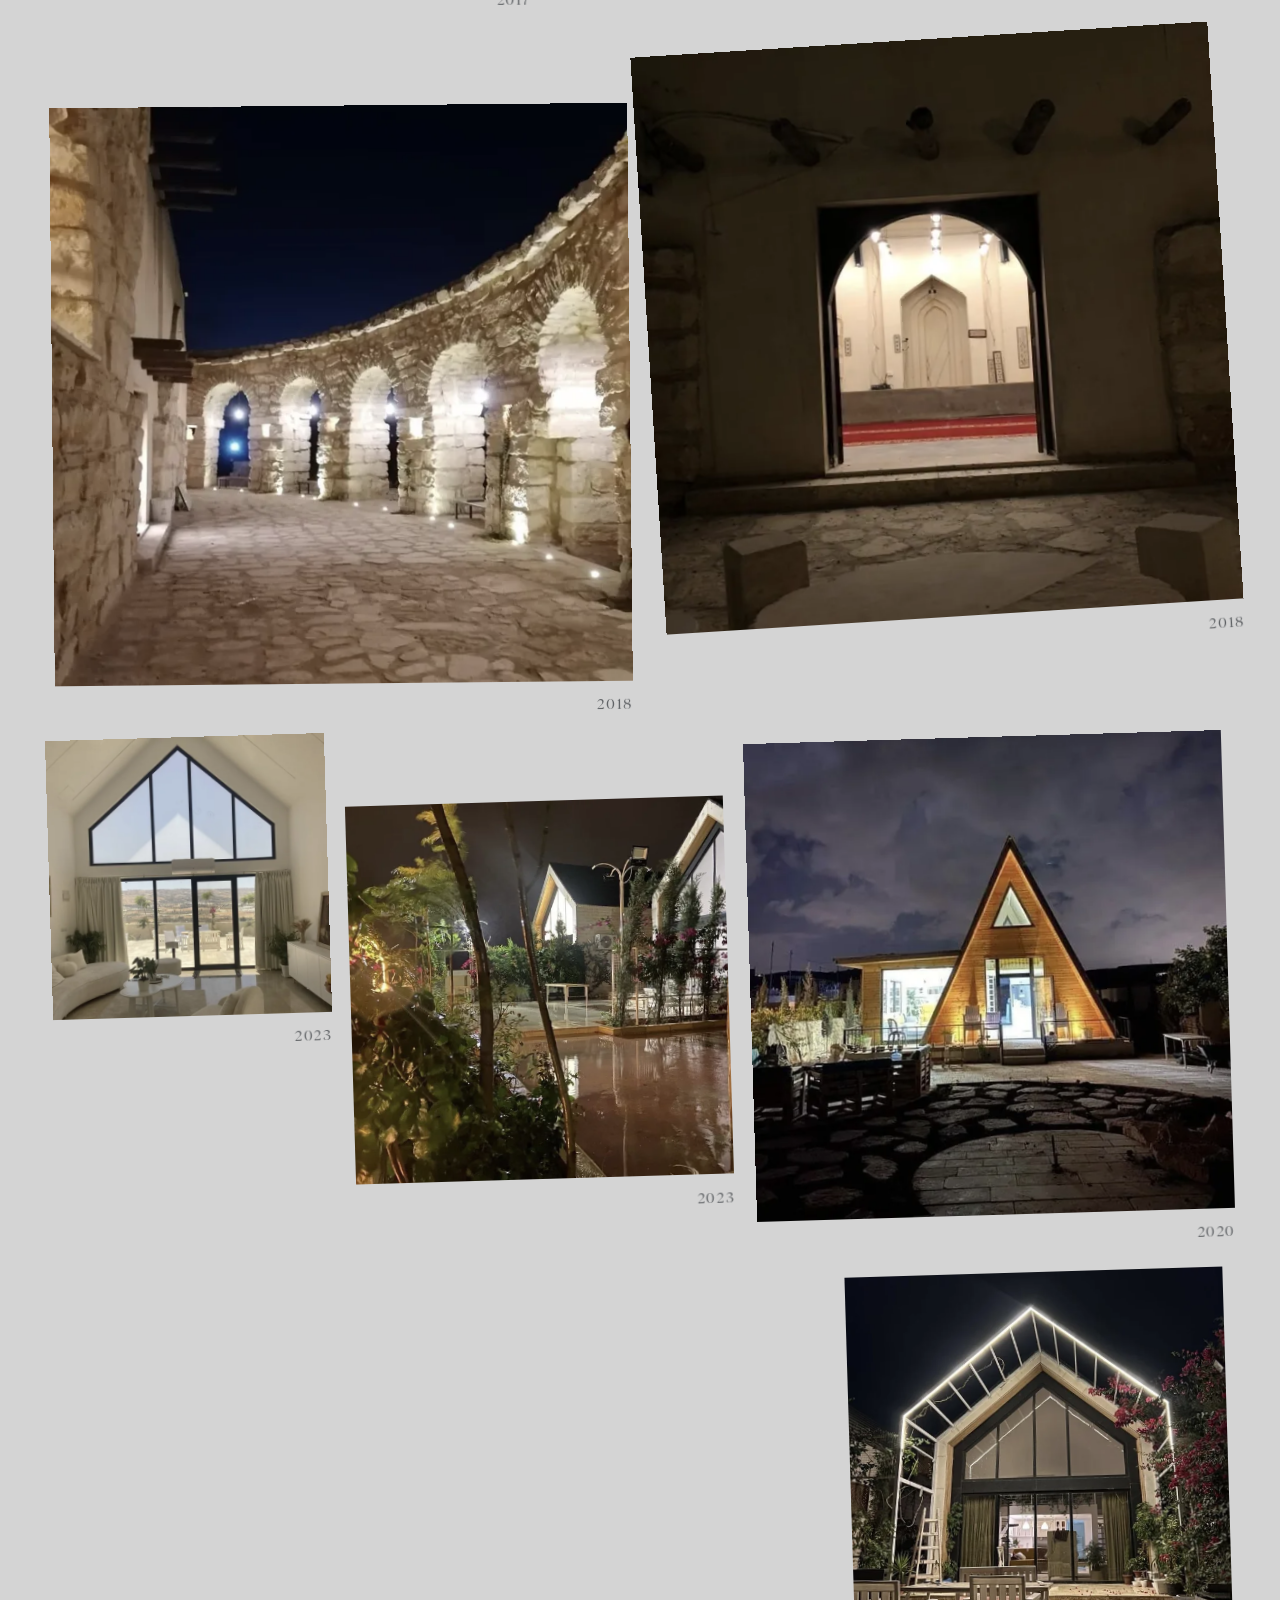
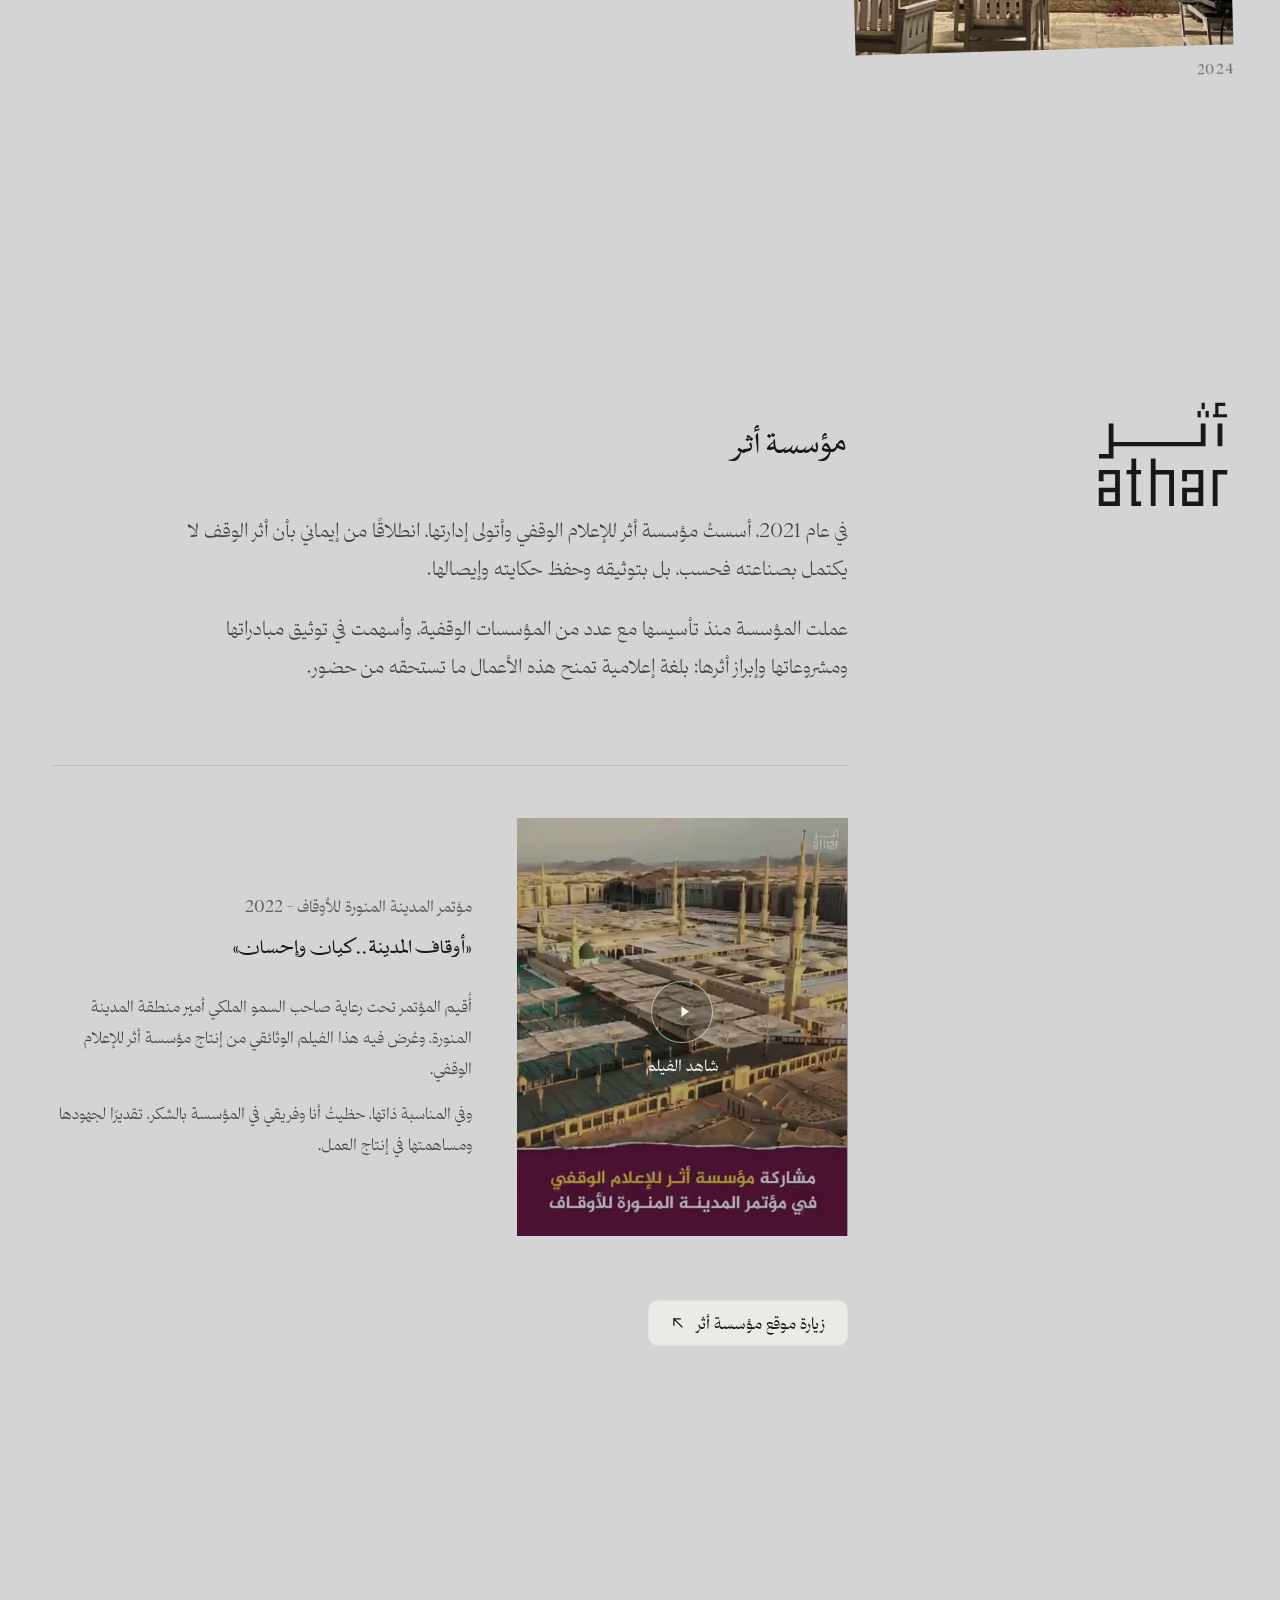
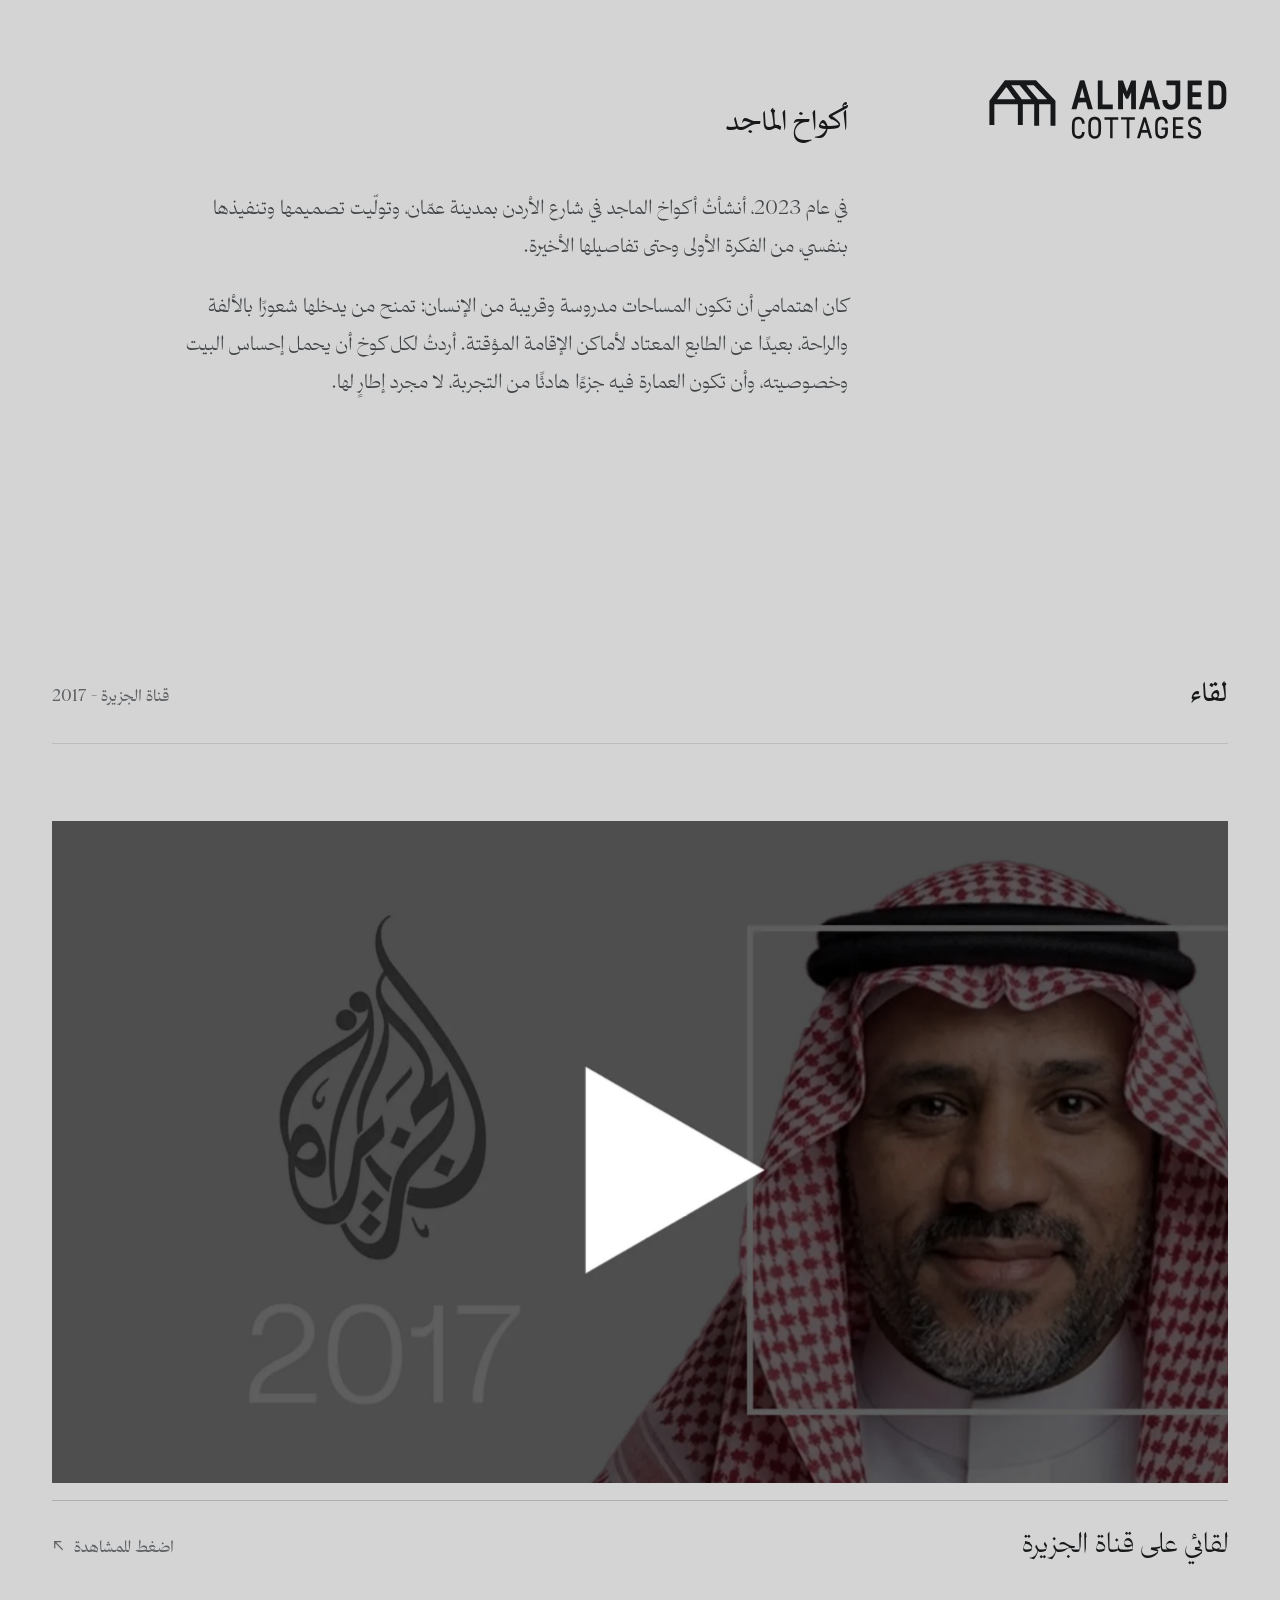
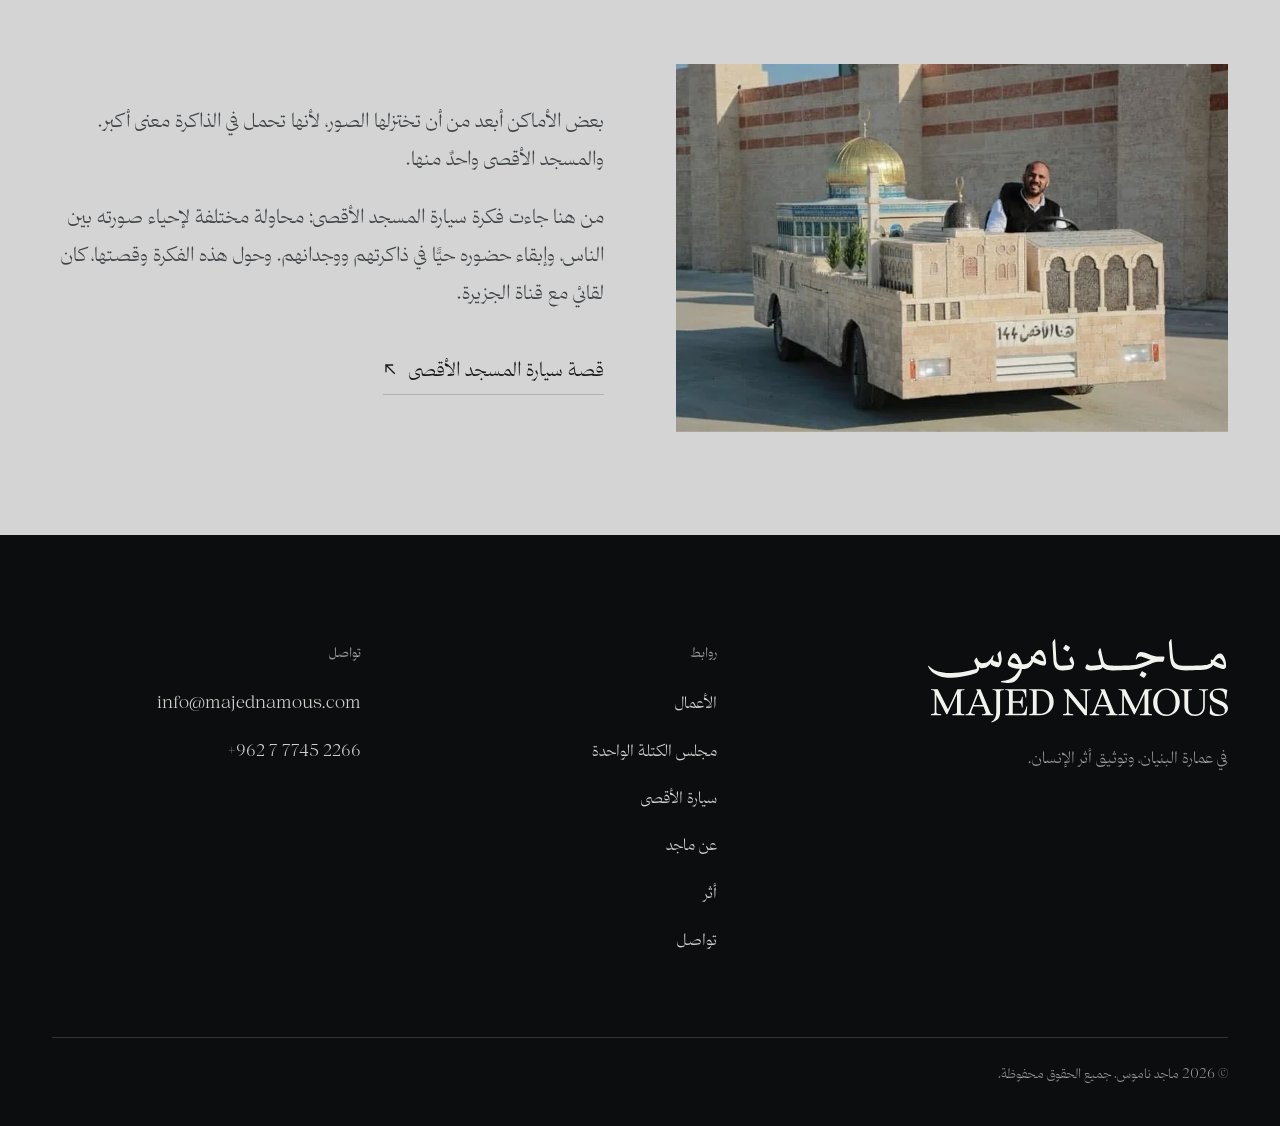
==== commit d6f26de4: "Works sub-menu, shorter Monolith Majlis page" ====
--- a/index.html
+++ b/index.html
@@ -24,7 +24,7 @@
   <link rel="preload" as="font" type="font/woff" href="assets/fonts/thmanyah-light.woff" crossorigin>
   <link rel="preload" as="font" type="font/woff" href="assets/fonts/majed-arabic.woff" crossorigin>
   <link rel="preload" as="image" type="image/webp" href="assets/img/work-2016-400.webp" fetchpriority="high">
-  <link rel="stylesheet" href="assets/css/site.css?v=395edbee">
+  <link rel="stylesheet" href="assets/css/site.css?v=45bcbfe7">
 </head>
 <body>
 <a class="skip" href="#main">تخطّي إلى المحتوى</a>
@@ -43,10 +43,9 @@
     <nav class="nav__links" aria-label="التنقّل">
       <ul>
         <li><a class="nav__link" href="#top">الرئيسية</a></li>
-        <li><a class="nav__link" href="#works">الأعمال</a></li>
+        <li class="nav__item--sub" data-sub><a class="nav__link" href="#works">الأعمال</a><button class="nav__caret" type="button" data-sub-toggle aria-expanded="false" aria-controls="nav-sub" aria-label="مشاريع من الأعمال"><svg viewBox="0 0 10 10" fill="none" aria-hidden="true" focusable="false"><path d="M2 3.6 5 6.6 8 3.6" stroke="currentColor" stroke-width="1.1"/></svg></button><ul class="nav__sub" id="nav-sub"><li><a href="monolith.html">مجلس الكتلة الواحدة</a></li><li><a href="aqsa.html">سيارة الأقصى</a></li></ul></li>
         <li><a class="nav__link" href="#about">عن ماجد</a></li>
         <li><a class="nav__link" href="#athar">أثر</a></li>
-        <li><a class="nav__link" href="aqsa.html">سيارة الأقصى</a></li>
         <li><a class="nav__link" href="contact.html">تواصل</a></li>
       </ul>
     </nav>
@@ -62,10 +61,9 @@
     <div class="nav__menu-inner">
       <ul>
         <li><a class="" href="#top">الرئيسية</a></li>
-        <li><a class="" href="#works">الأعمال</a></li>
+        <li><a href="#works">الأعمال</a><ul class="nav__menu-sub"><li><a href="monolith.html">مجلس الكتلة الواحدة</a></li><li><a href="aqsa.html">سيارة الأقصى</a></li></ul></li>
         <li><a class="" href="#about">عن ماجد</a></li>
         <li><a class="" href="#athar">أثر</a></li>
-        <li><a class="" href="aqsa.html">سيارة الأقصى</a></li>
         <li><a class="" href="contact.html">تواصل</a></li>
       </ul>
     </div>
@@ -324,9 +322,10 @@
         <h2>روابط</h2>
         <ul>
           <li><a href="index.html#works">الأعمال</a></li>
+          <li><a href="monolith.html">مجلس الكتلة الواحدة</a></li>
+          <li><a href="aqsa.html">سيارة الأقصى</a></li>
           <li><a href="index.html#about">عن ماجد</a></li>
           <li><a href="index.html#athar">أثر</a></li>
-          <li><a href="aqsa.html">سيارة الأقصى</a></li>
           <li><a href="contact.html">تواصل</a></li>
         </ul>
       </div>
@@ -343,6 +342,6 @@
     </div>
   </div>
 </footer>
-<script src="assets/js/site.js?v=e0962a8a" defer></script>
+<script src="assets/js/site.js?v=3d705f26" defer></script>
 </body>
 </html>
--- a/assets/css/site.css
+++ b/assets/css/site.css
@@ -336,8 +336,82 @@
 }
 .nav__link:hover { color: var(--ink); }
 .nav__link:hover::after,
+.nav__link.is-current::after,
 .nav__link[aria-current="page"]::after { transform: scaleX(1); }
+.nav__link.is-current,
 .nav__link[aria-current="page"] { color: var(--ink); }
+
+/* --- project pages listed under "Works" ---
+   Desktop: a small quiet panel below the bar, opened by hover, by
+   keyboard focus, or by the caret button (touch). The bar must not
+   clip it, so the bar's overflow is released from 900px up. */
+@media (min-width: 900px) { .nav__bar { overflow: visible; } }
+
+.nav__item--sub { position: relative; display: flex; align-items: center; gap: 0.15em; }
+
+.nav__caret {
+  display: grid;
+  place-items: center;
+  width: 22px;
+  height: 22px;
+  margin-inline-end: -6px;
+  color: var(--ink-45);
+  transition: color 0.35s var(--ease);
+}
+.nav__caret svg { width: 9px; height: 9px; transition: transform 0.4s var(--ease); }
+.nav__caret:hover { color: var(--ink); }
+
+.nav__links .nav__sub {
+  display: block;
+  position: absolute;
+  top: calc(50% + var(--nav-h) / 2 + 8px);
+  inset-inline-start: -1.1rem;
+  min-width: max-content;
+  padding: 0.35rem 1.1rem;
+  border-radius: var(--radius);
+  border: 1px solid rgba(255, 255, 255, 0.7);
+  background: rgba(255, 255, 255, 0.96);
+  box-shadow: 0 14px 44px rgba(22, 24, 26, 0.08);
+  opacity: 0;
+  visibility: hidden;
+  transform: translateY(-5px);
+  transition: opacity 0.3s var(--ease), transform 0.4s var(--ease), visibility 0s 0.3s;
+}
+/* keeps the hover alive across the gap between the bar and the panel */
+.nav__sub::before {
+  content: "";
+  position: absolute;
+  inset-inline: 0;
+  bottom: 100%;
+  height: calc(var(--nav-h) / 2 - 6px);
+}
+.nav__item--sub.is-open .nav__sub,
+.nav__item--sub:focus-within .nav__sub {
+  opacity: 1; visibility: visible; transform: none;
+  transition: opacity 0.3s var(--ease), transform 0.4s var(--ease), visibility 0s;
+}
+.nav__item--sub.is-open .nav__caret svg { transform: rotate(180deg); }
+@media (hover: hover) {
+  .nav__item--sub:hover .nav__sub {
+    opacity: 1; visibility: visible; transform: none;
+    transition: opacity 0.3s var(--ease), transform 0.4s var(--ease), visibility 0s;
+  }
+  .nav__item--sub:hover .nav__caret svg { transform: rotate(180deg); }
+}
+.nav__sub li + li { border-top: 1px solid var(--line-soft); }
+.nav__sub a {
+  display: block;
+  padding-block: 0.7rem;
+  font-family: var(--font-body);
+  font-size: var(--step--1);
+  font-weight: 400;
+  line-height: 1.4;
+  color: var(--ink-70);
+  white-space: nowrap;
+  transition: color 0.35s var(--ease);
+}
+.nav__sub a:hover,
+.nav__sub a[aria-current="page"] { color: var(--ink); }
 
 .nav__end { display: flex; align-items: center; gap: 0.9rem; flex: 0 0 auto; }
 
@@ -411,6 +485,15 @@
   line-height: 1.3;
   color: var(--ink);
 }
+/* project pages nested under "Works" in the mobile menu */
+.nav__menu-sub { padding-inline-start: 1.15rem; padding-bottom: 0.65rem; }
+.nav__menu .nav__menu-sub li + li { border-top: 0; }
+.nav__menu .nav__menu-sub a {
+  padding-block: 0.42rem;
+  font-size: var(--step-0);
+  color: var(--ink-70);
+}
+.nav__menu .nav__menu-sub a[aria-current="page"] { color: var(--ink); }
 
 /* ---------- 6. Hero — quiet type, mosaic horizon ----------
    The drifting mosaic is a band at the foot of the hero, not a
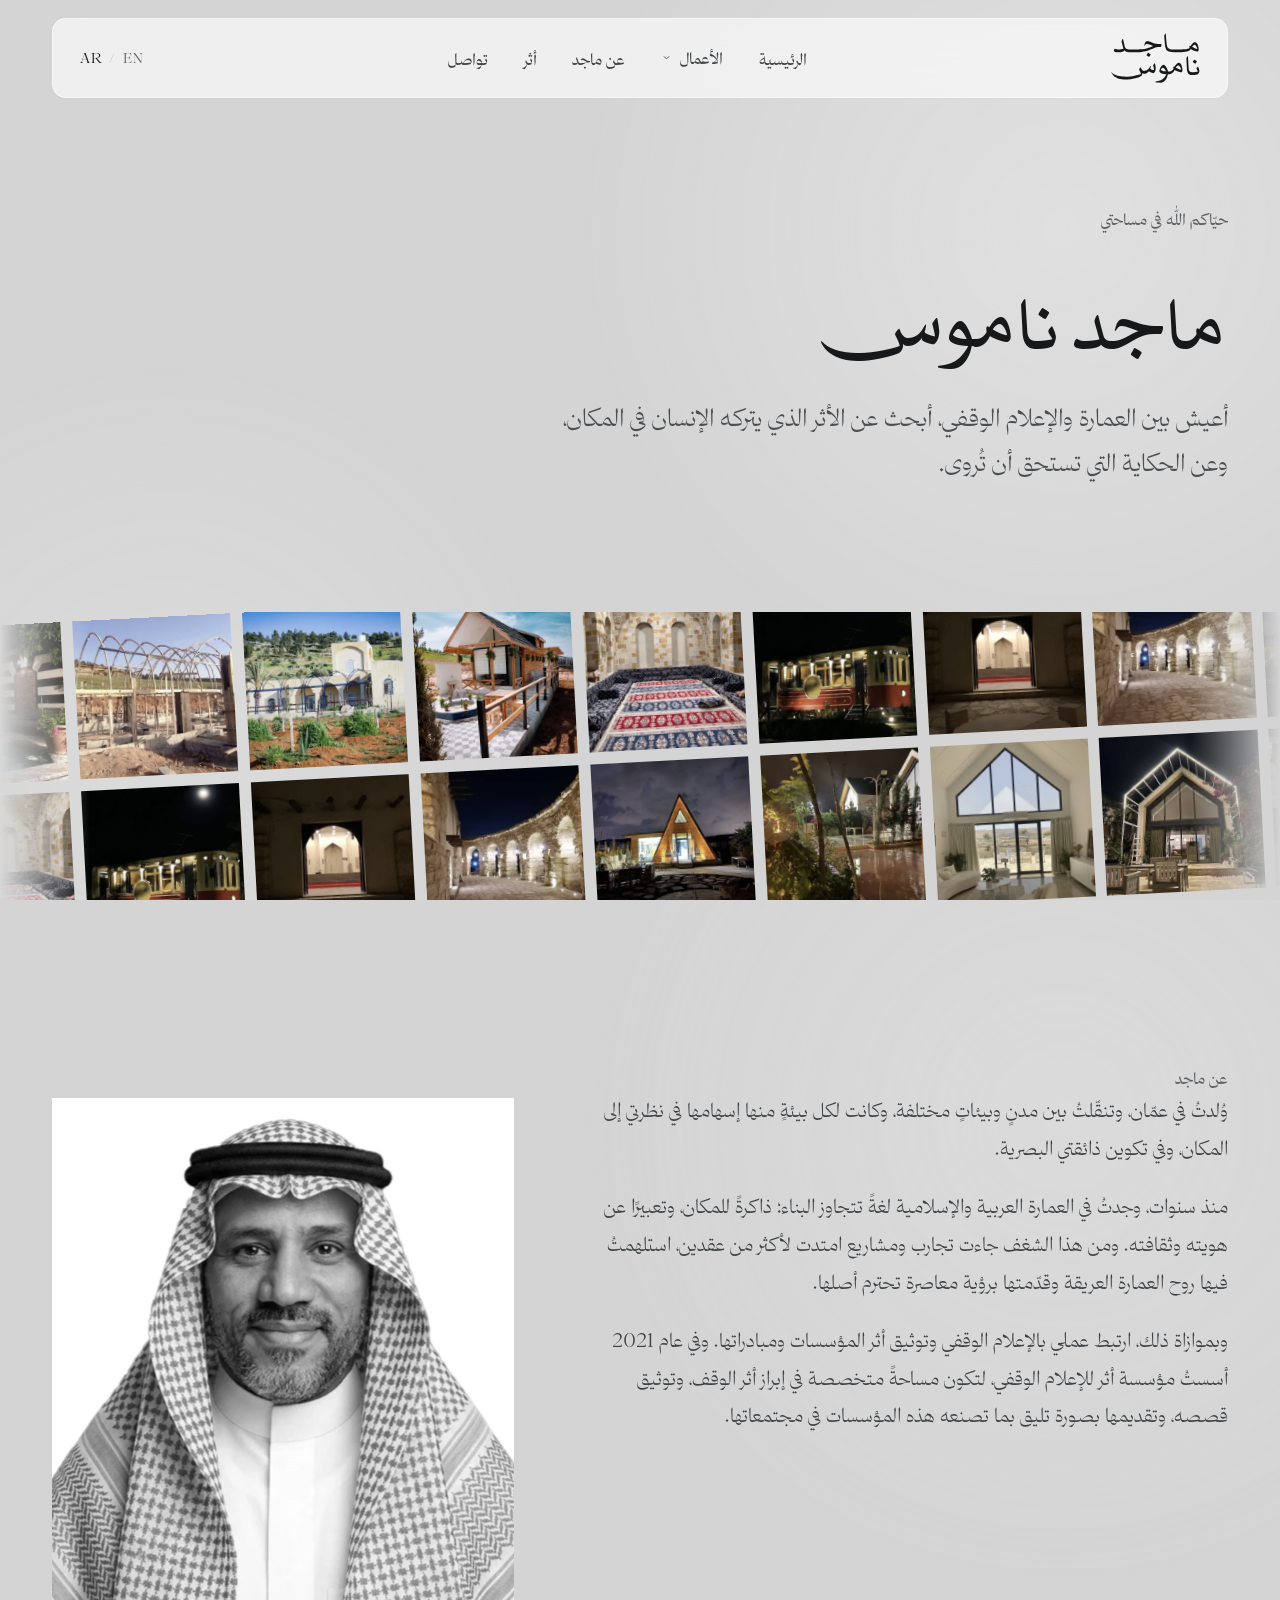
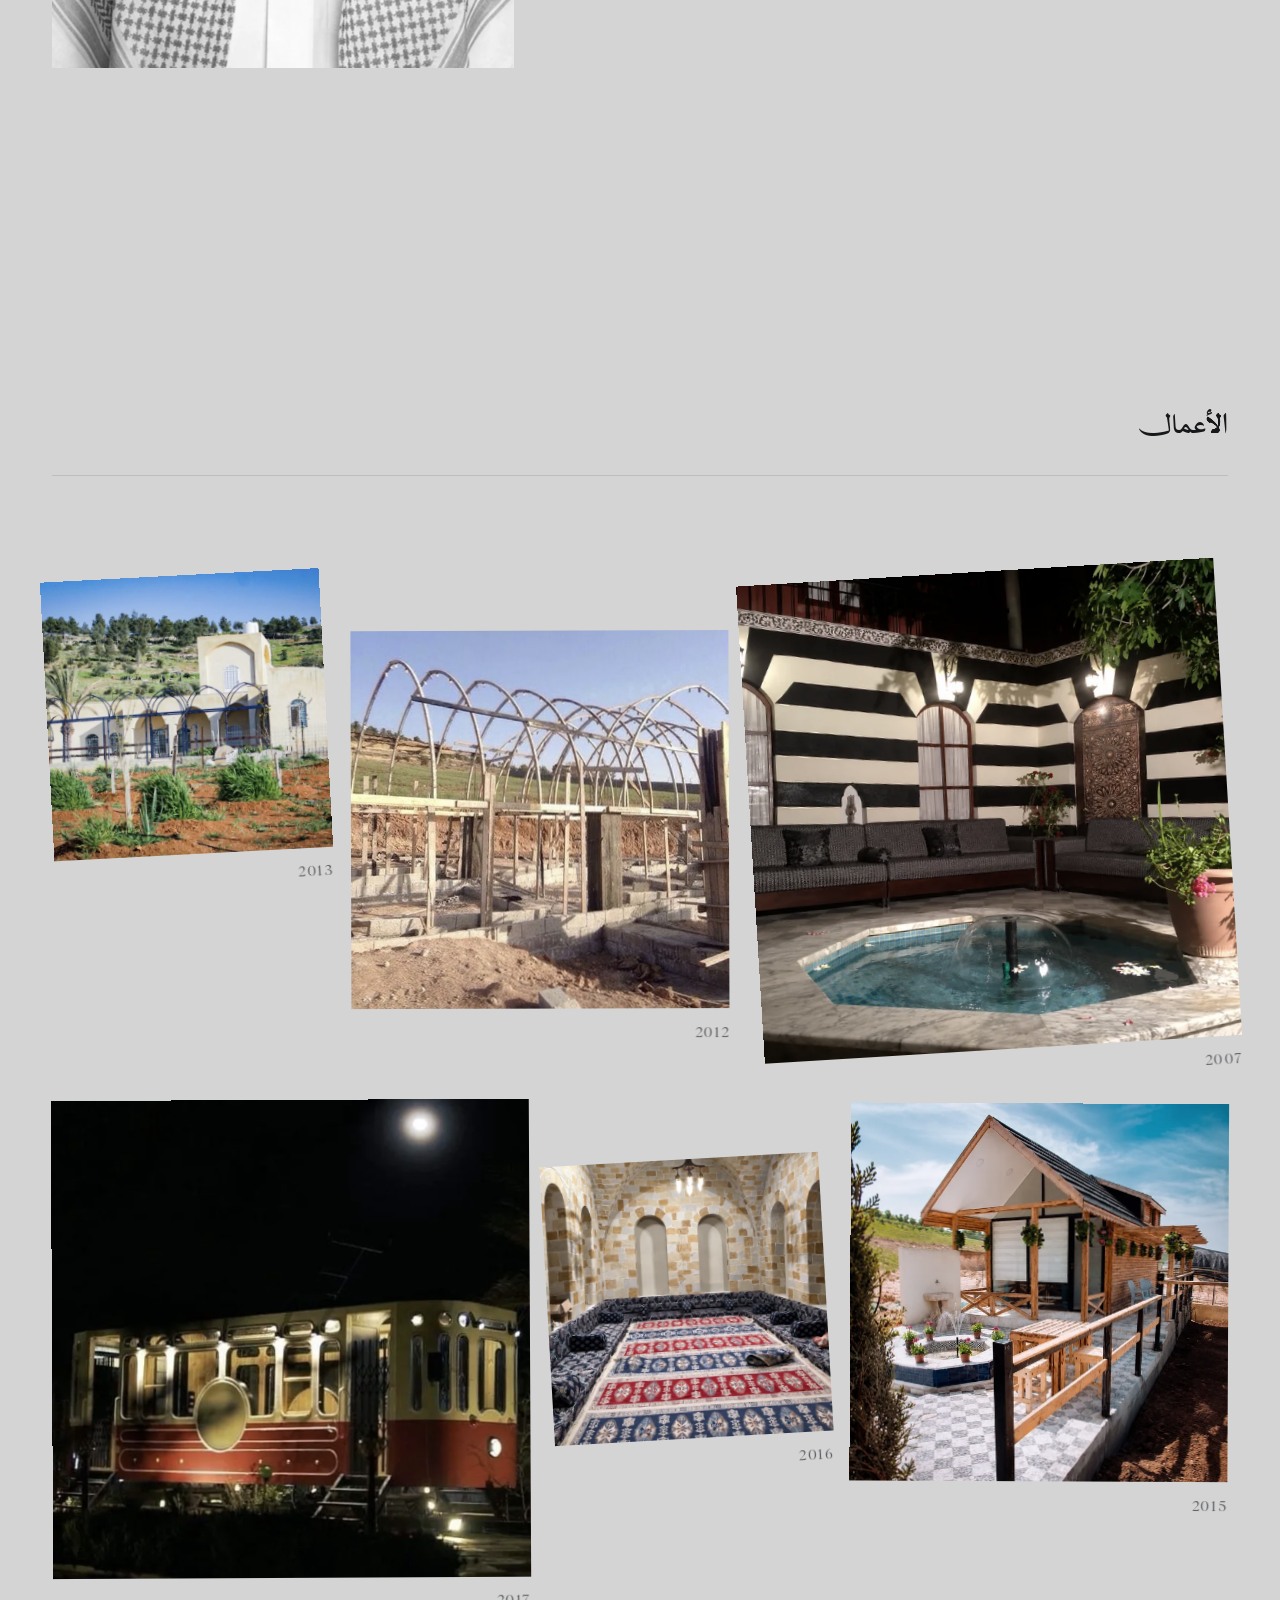
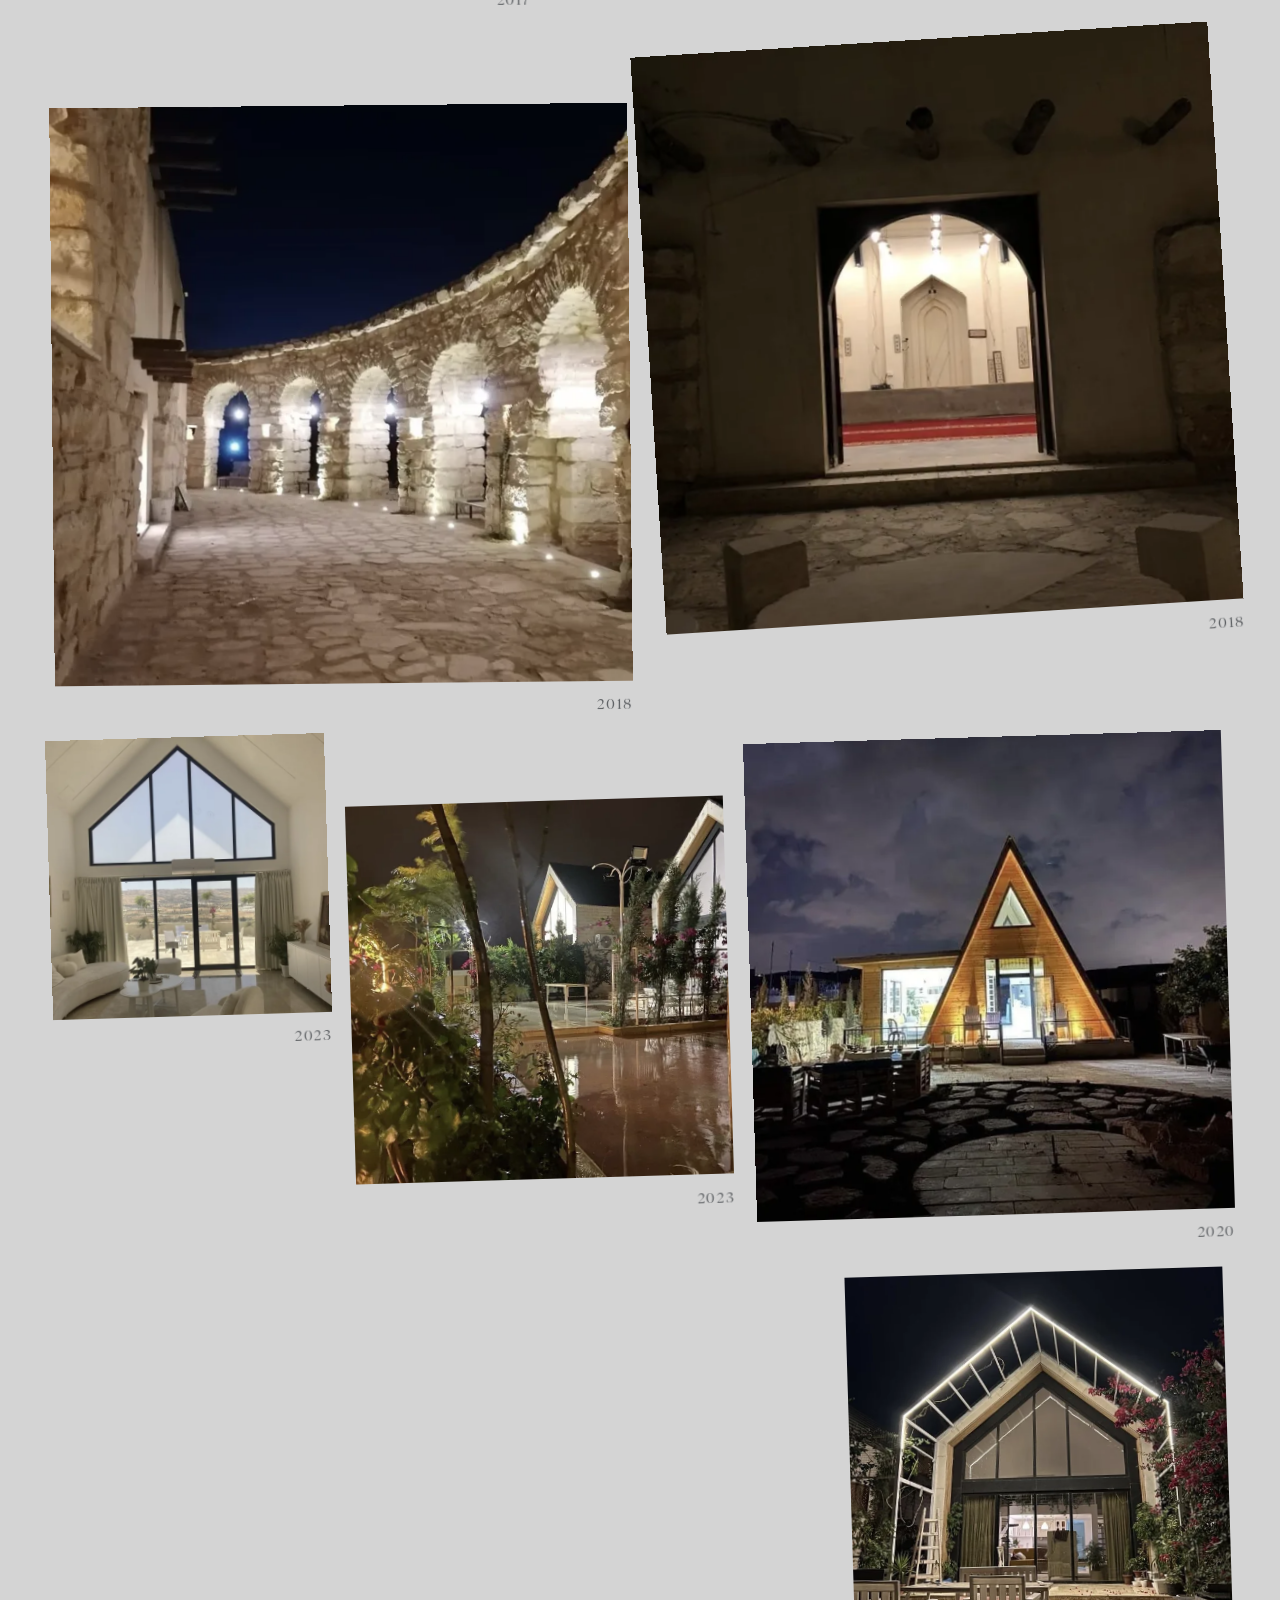
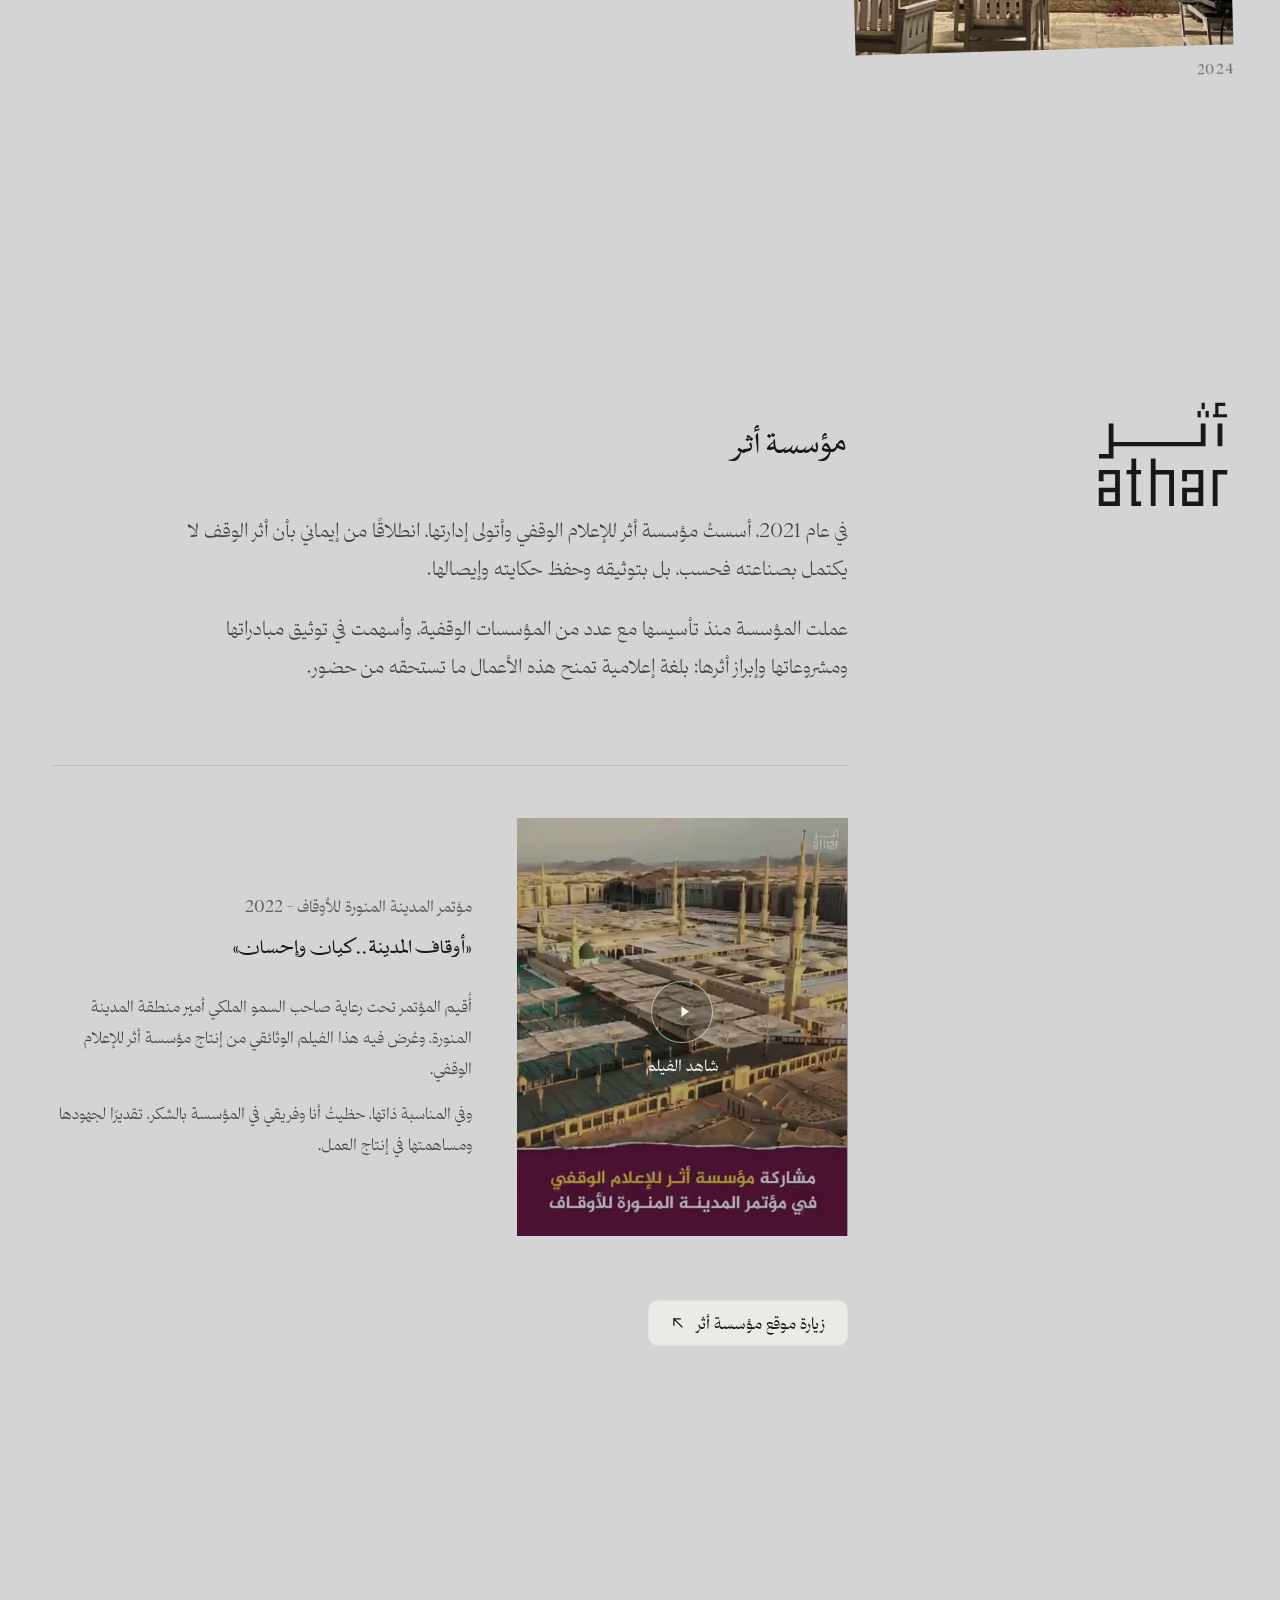
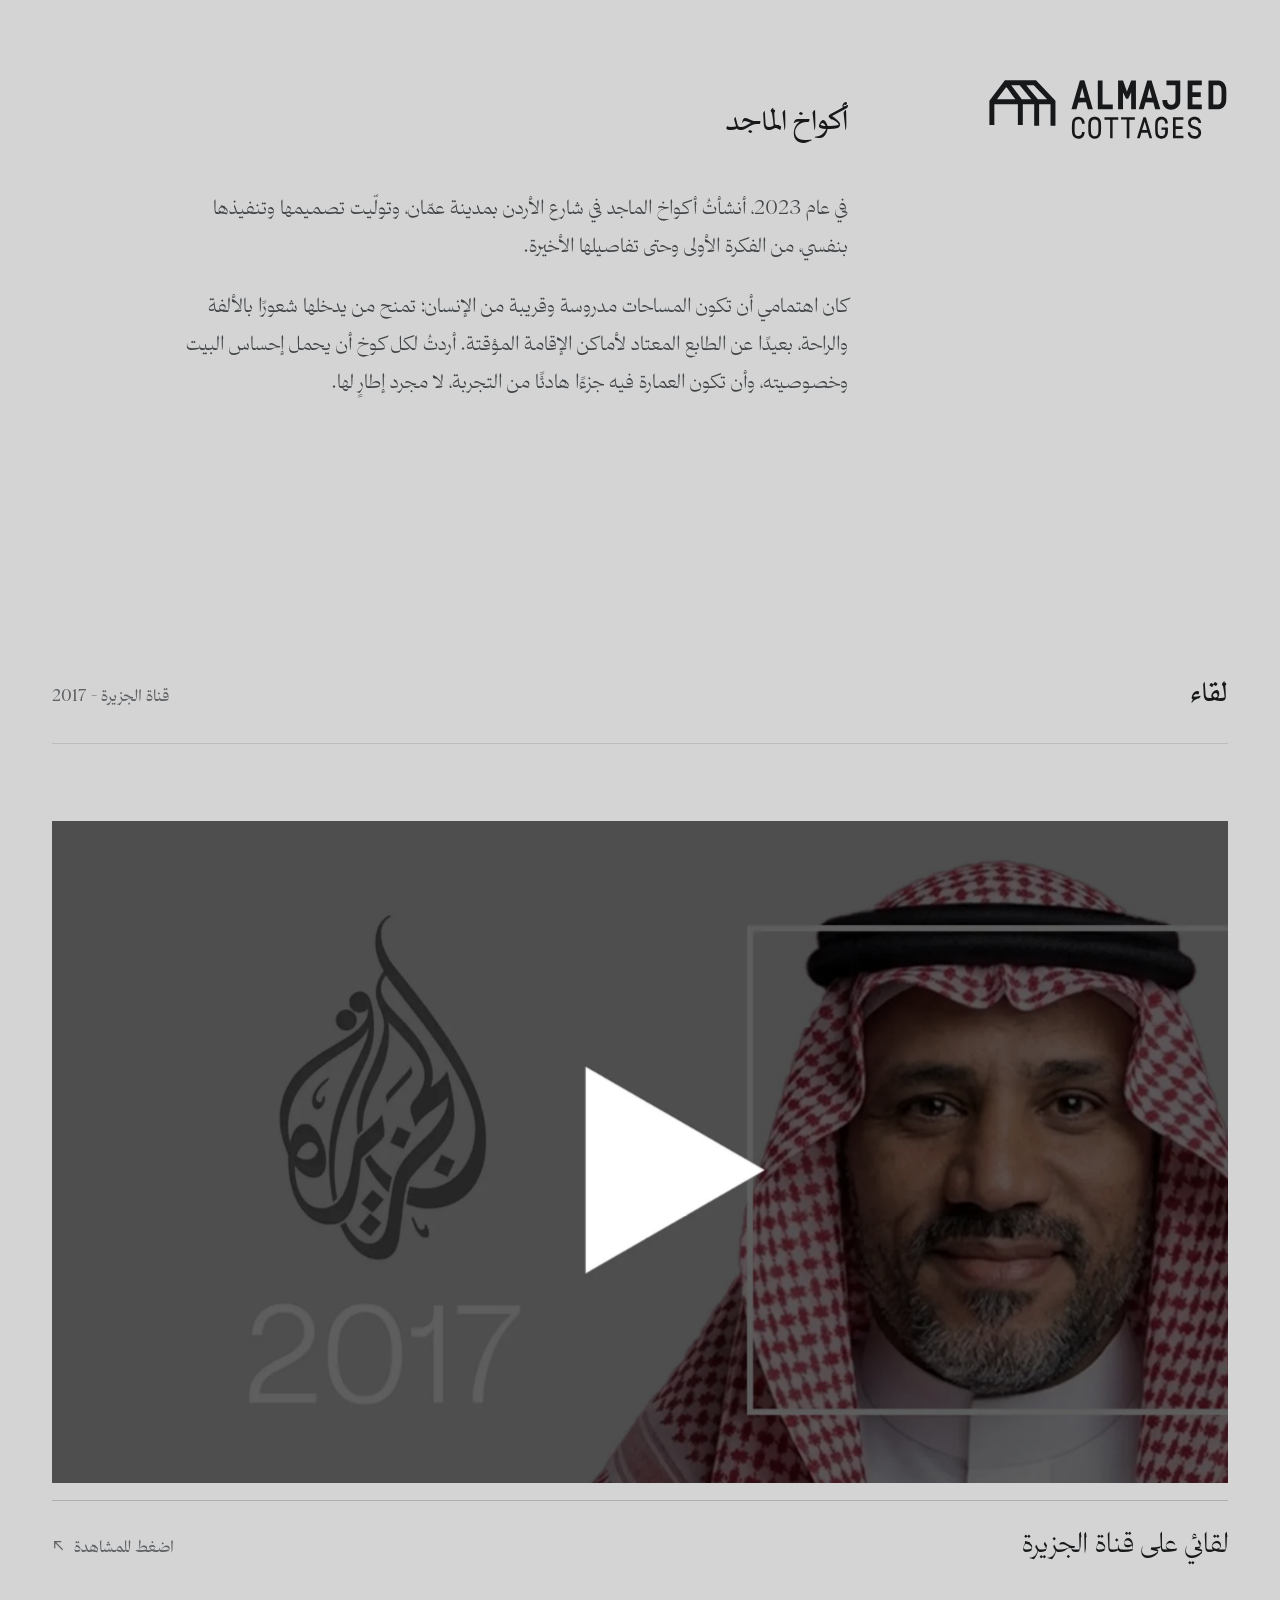
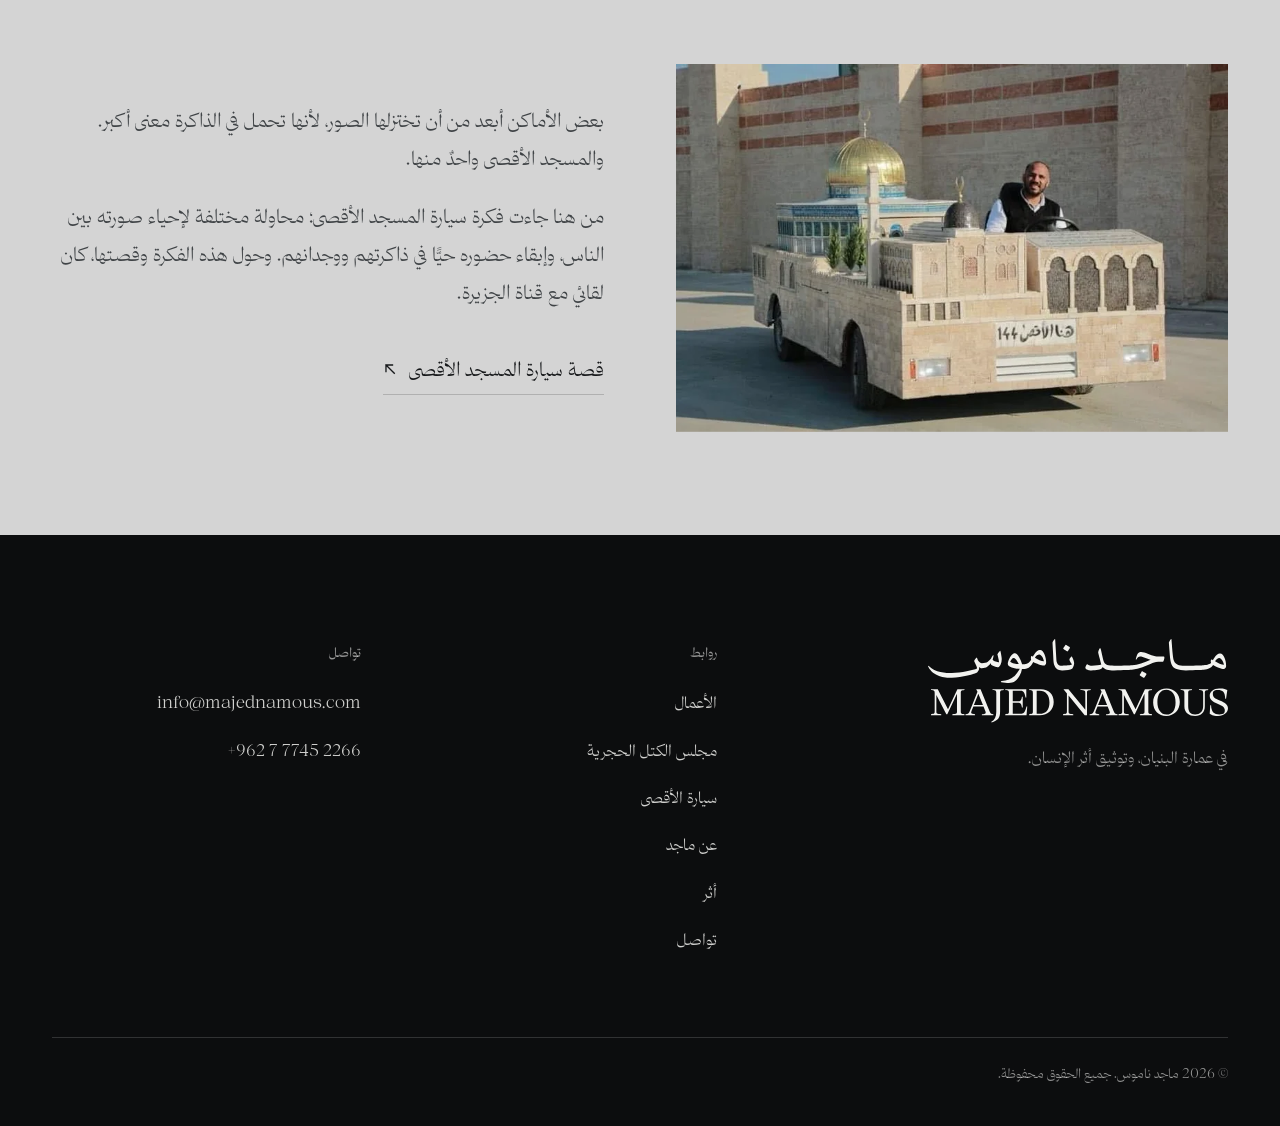
==== commit f6c38c82: "Rename project to The Stone Block Majlis" ====
--- a/index.html
+++ b/index.html
@@ -43,7 +43,7 @@
     <nav class="nav__links" aria-label="التنقّل">
       <ul>
         <li><a class="nav__link" href="#top">الرئيسية</a></li>
-        <li class="nav__item--sub" data-sub><a class="nav__link" href="#works">الأعمال</a><button class="nav__caret" type="button" data-sub-toggle aria-expanded="false" aria-controls="nav-sub" aria-label="مشاريع من الأعمال"><svg viewBox="0 0 10 10" fill="none" aria-hidden="true" focusable="false"><path d="M2 3.6 5 6.6 8 3.6" stroke="currentColor" stroke-width="1.1"/></svg></button><ul class="nav__sub" id="nav-sub"><li><a href="monolith.html">مجلس الكتلة الواحدة</a></li><li><a href="aqsa.html">سيارة الأقصى</a></li></ul></li>
+        <li class="nav__item--sub" data-sub><a class="nav__link" href="#works">الأعمال</a><button class="nav__caret" type="button" data-sub-toggle aria-expanded="false" aria-controls="nav-sub" aria-label="مشاريع من الأعمال"><svg viewBox="0 0 10 10" fill="none" aria-hidden="true" focusable="false"><path d="M2 3.6 5 6.6 8 3.6" stroke="currentColor" stroke-width="1.1"/></svg></button><ul class="nav__sub" id="nav-sub"><li><a href="monolith.html">مجلس الكتل الحجرية</a></li><li><a href="aqsa.html">سيارة الأقصى</a></li></ul></li>
         <li><a class="nav__link" href="#about">عن ماجد</a></li>
         <li><a class="nav__link" href="#athar">أثر</a></li>
         <li><a class="nav__link" href="contact.html">تواصل</a></li>
@@ -61,7 +61,7 @@
     <div class="nav__menu-inner">
       <ul>
         <li><a class="" href="#top">الرئيسية</a></li>
-        <li><a href="#works">الأعمال</a><ul class="nav__menu-sub"><li><a href="monolith.html">مجلس الكتلة الواحدة</a></li><li><a href="aqsa.html">سيارة الأقصى</a></li></ul></li>
+        <li><a href="#works">الأعمال</a><ul class="nav__menu-sub"><li><a href="monolith.html">مجلس الكتل الحجرية</a></li><li><a href="aqsa.html">سيارة الأقصى</a></li></ul></li>
         <li><a class="" href="#about">عن ماجد</a></li>
         <li><a class="" href="#athar">أثر</a></li>
         <li><a class="" href="contact.html">تواصل</a></li>
@@ -322,7 +322,7 @@
         <h2>روابط</h2>
         <ul>
           <li><a href="index.html#works">الأعمال</a></li>
-          <li><a href="monolith.html">مجلس الكتلة الواحدة</a></li>
+          <li><a href="monolith.html">مجلس الكتل الحجرية</a></li>
           <li><a href="aqsa.html">سيارة الأقصى</a></li>
           <li><a href="index.html#about">عن ماجد</a></li>
           <li><a href="index.html#athar">أثر</a></li>
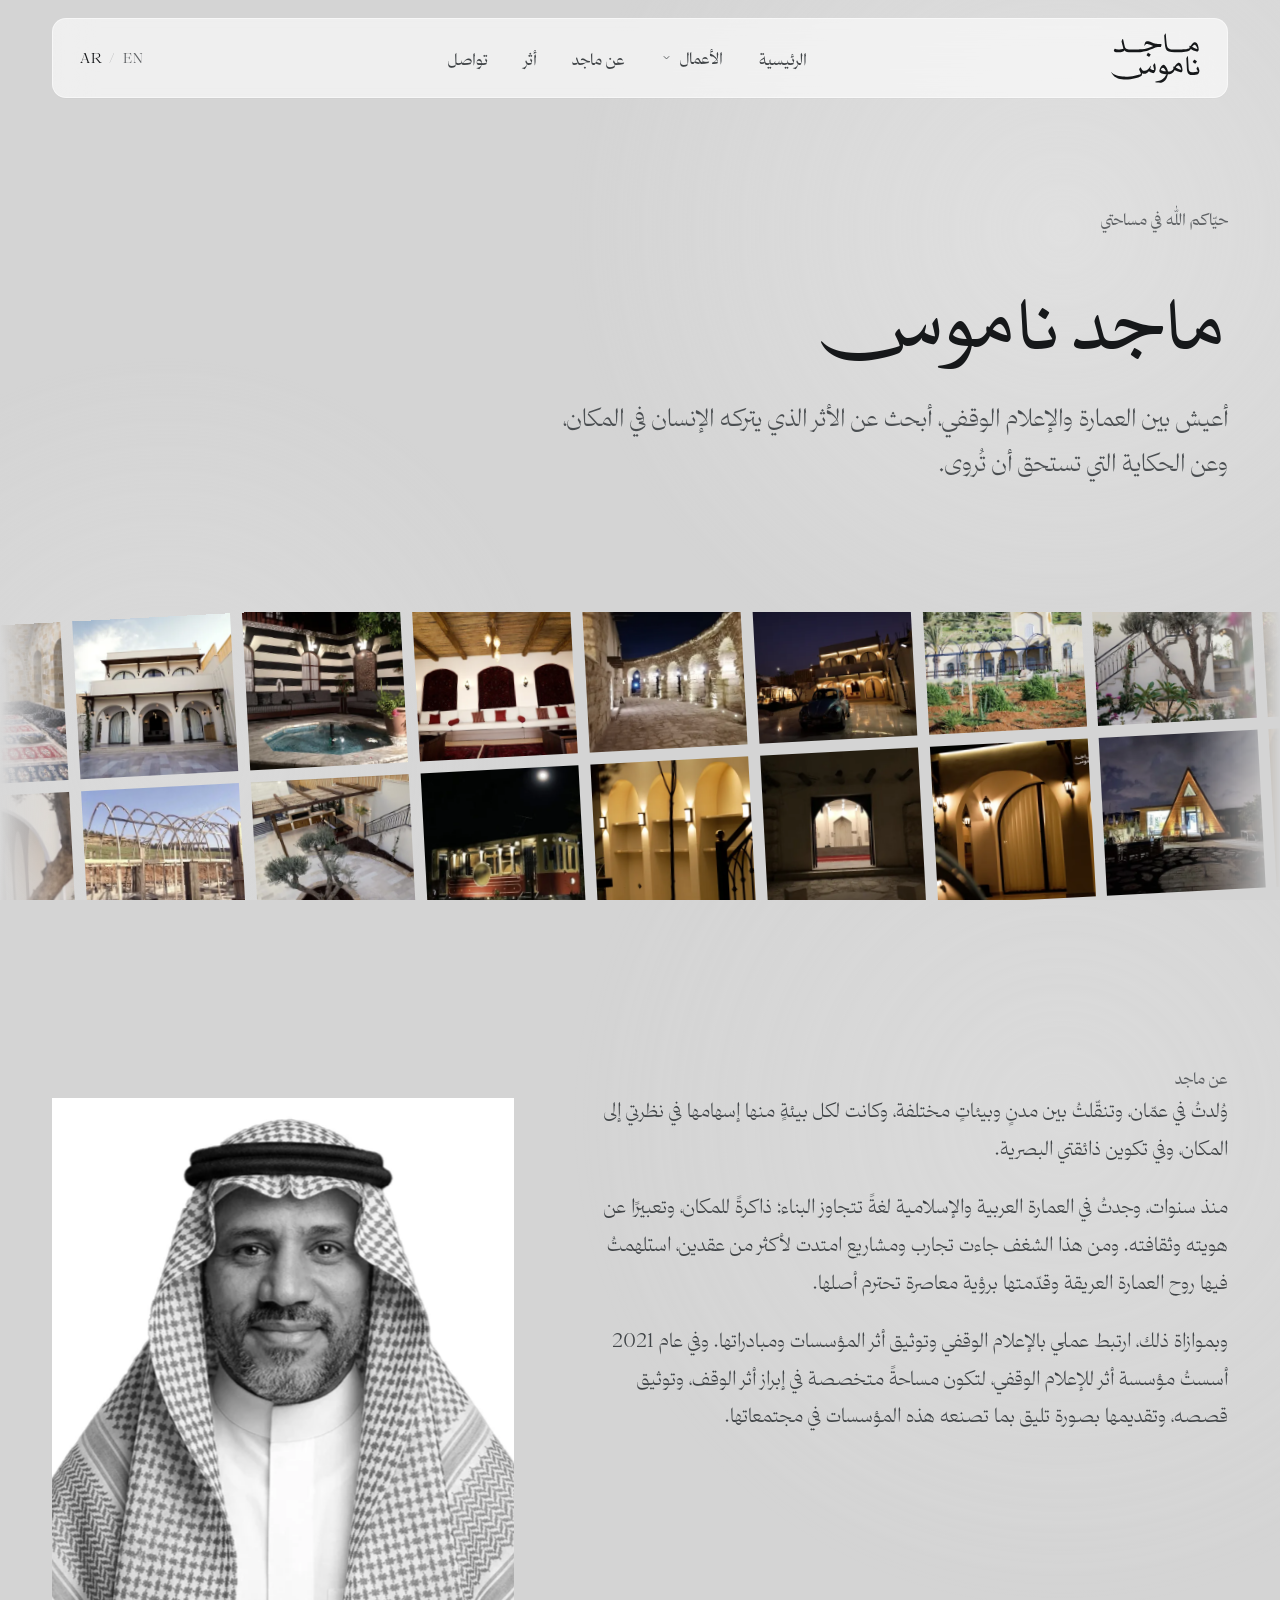
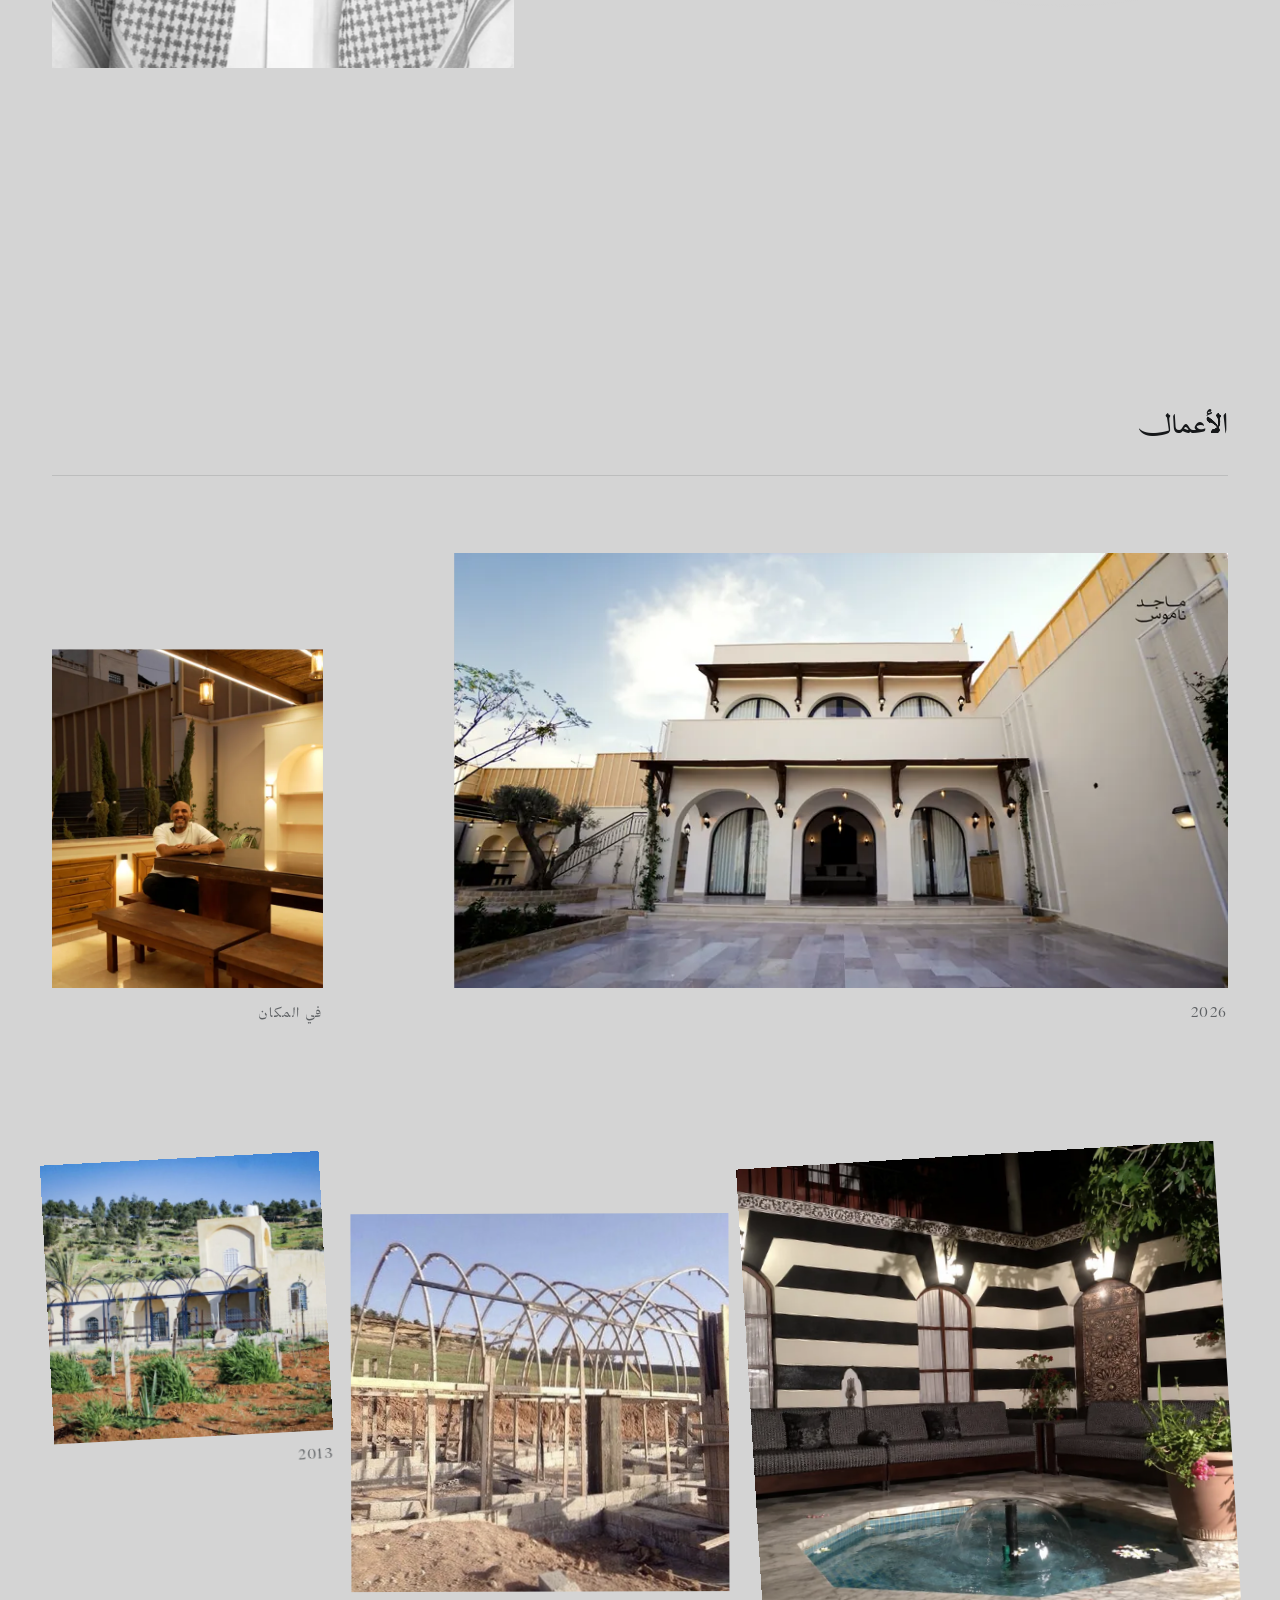
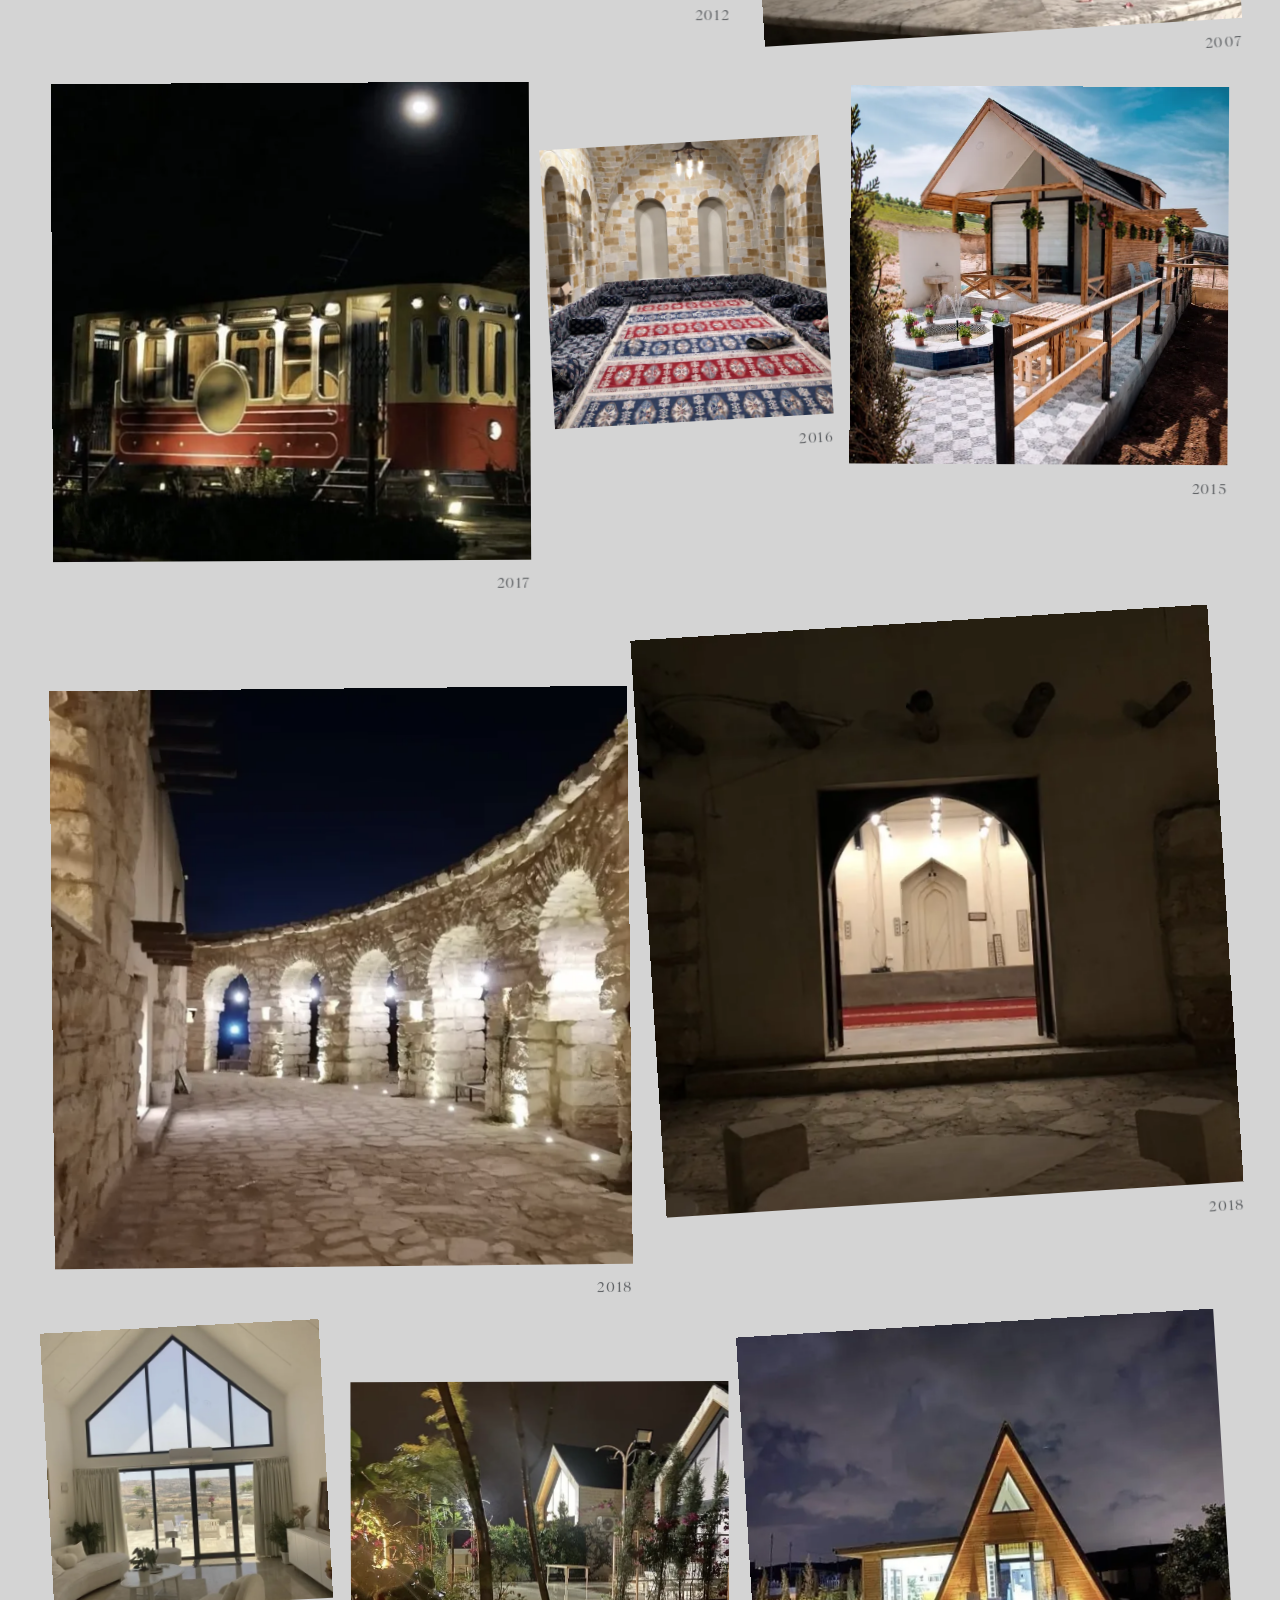
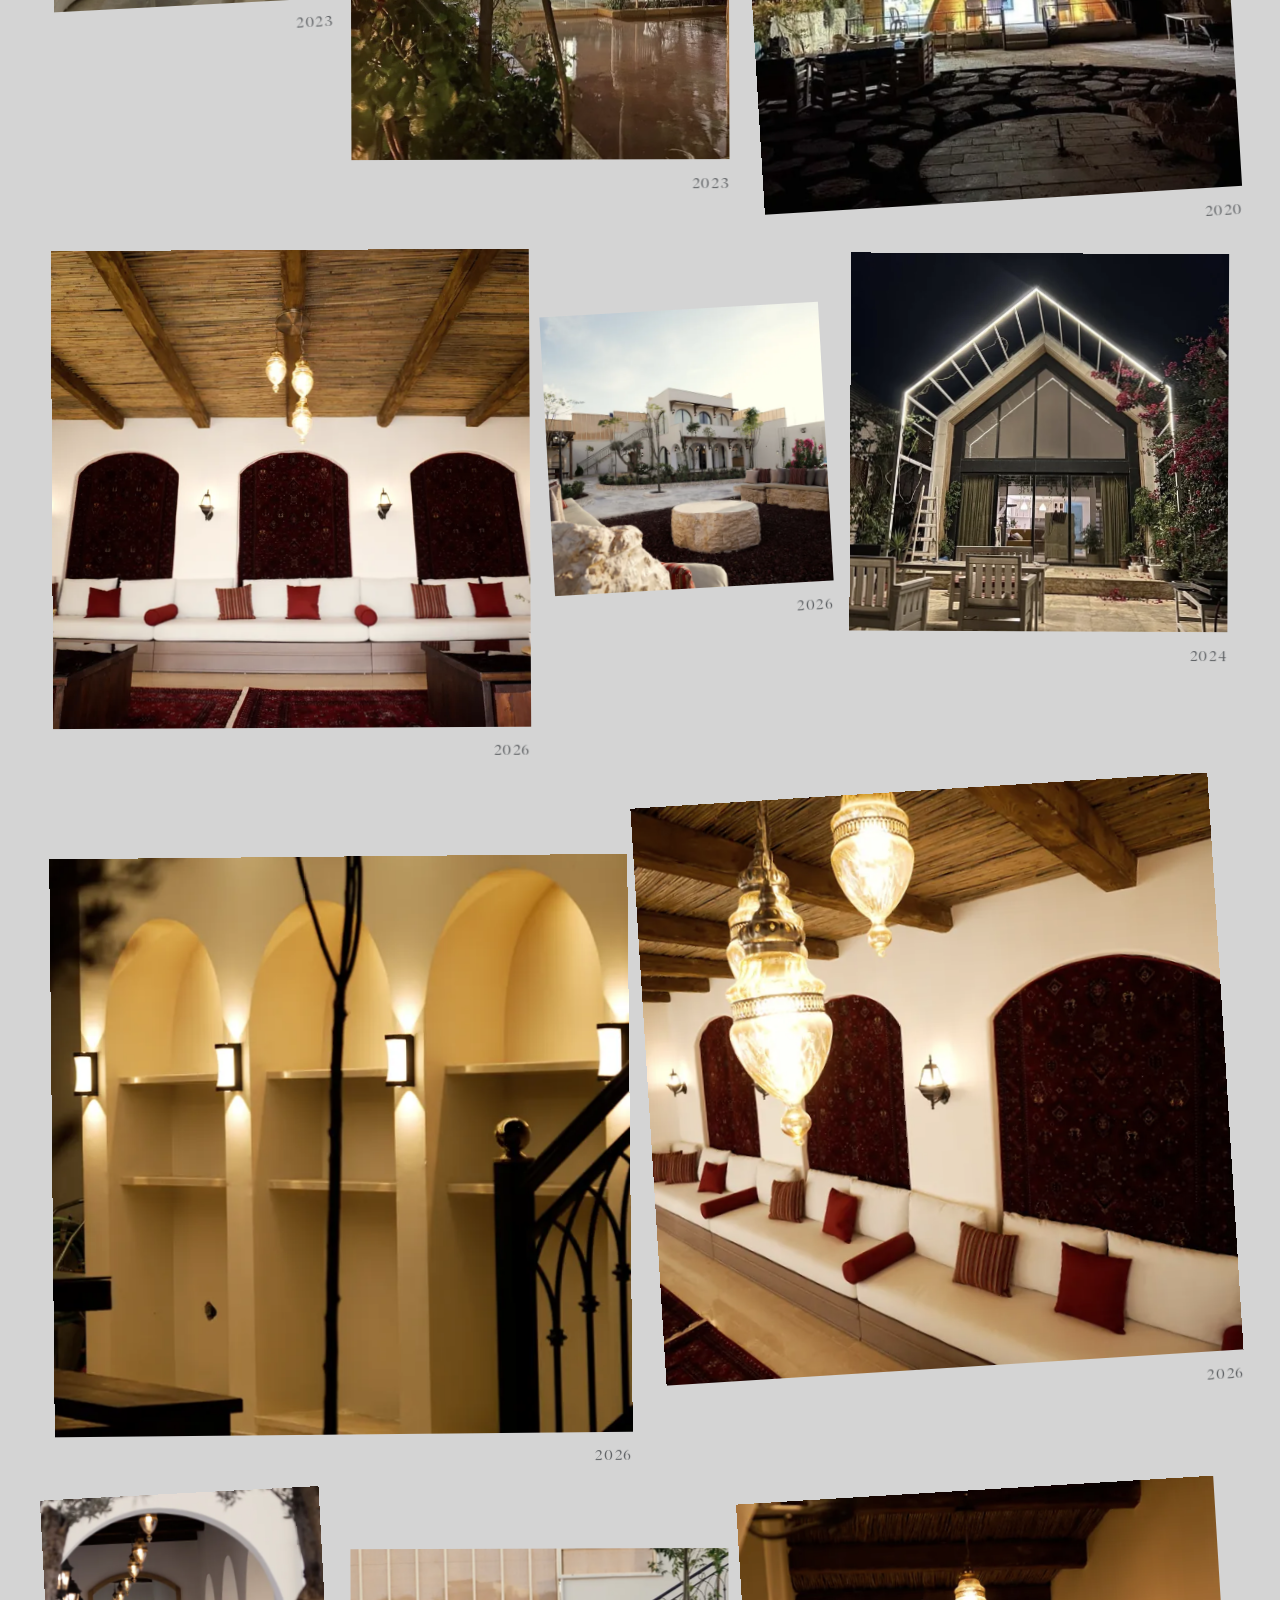
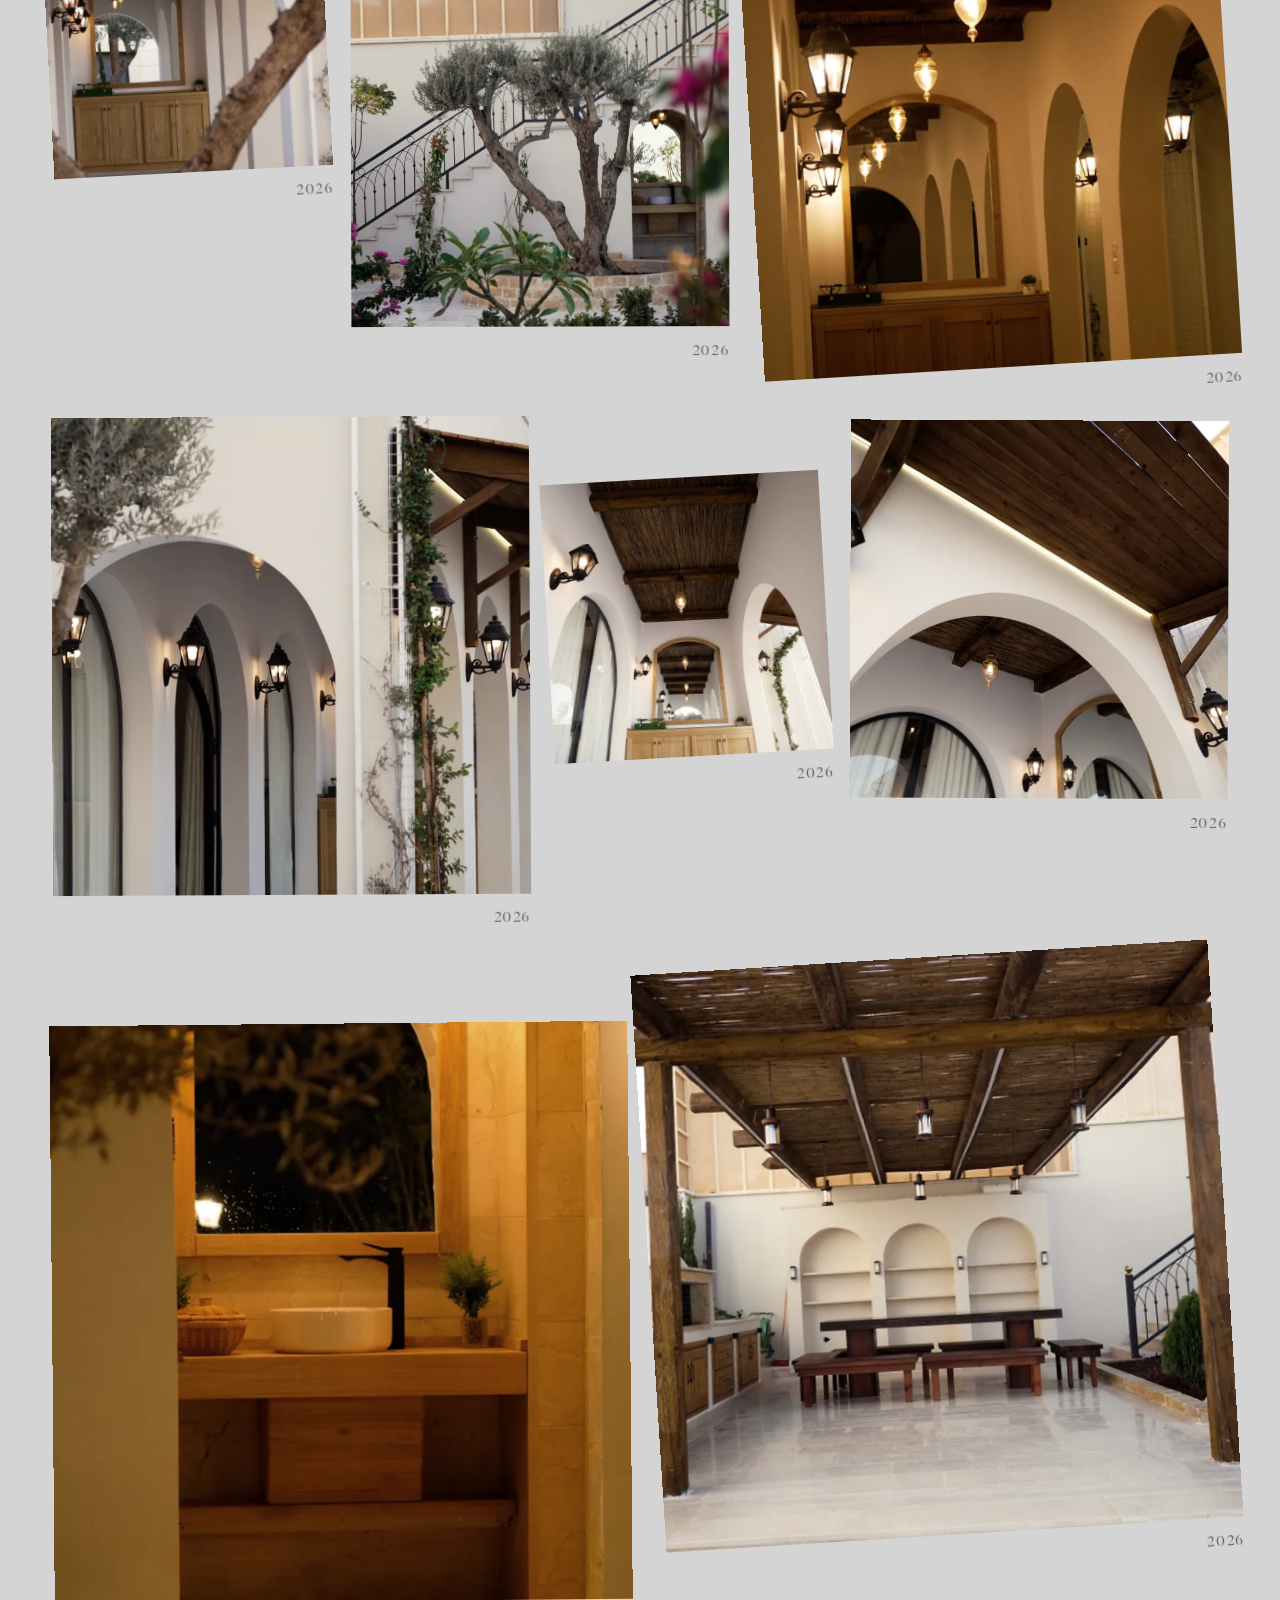
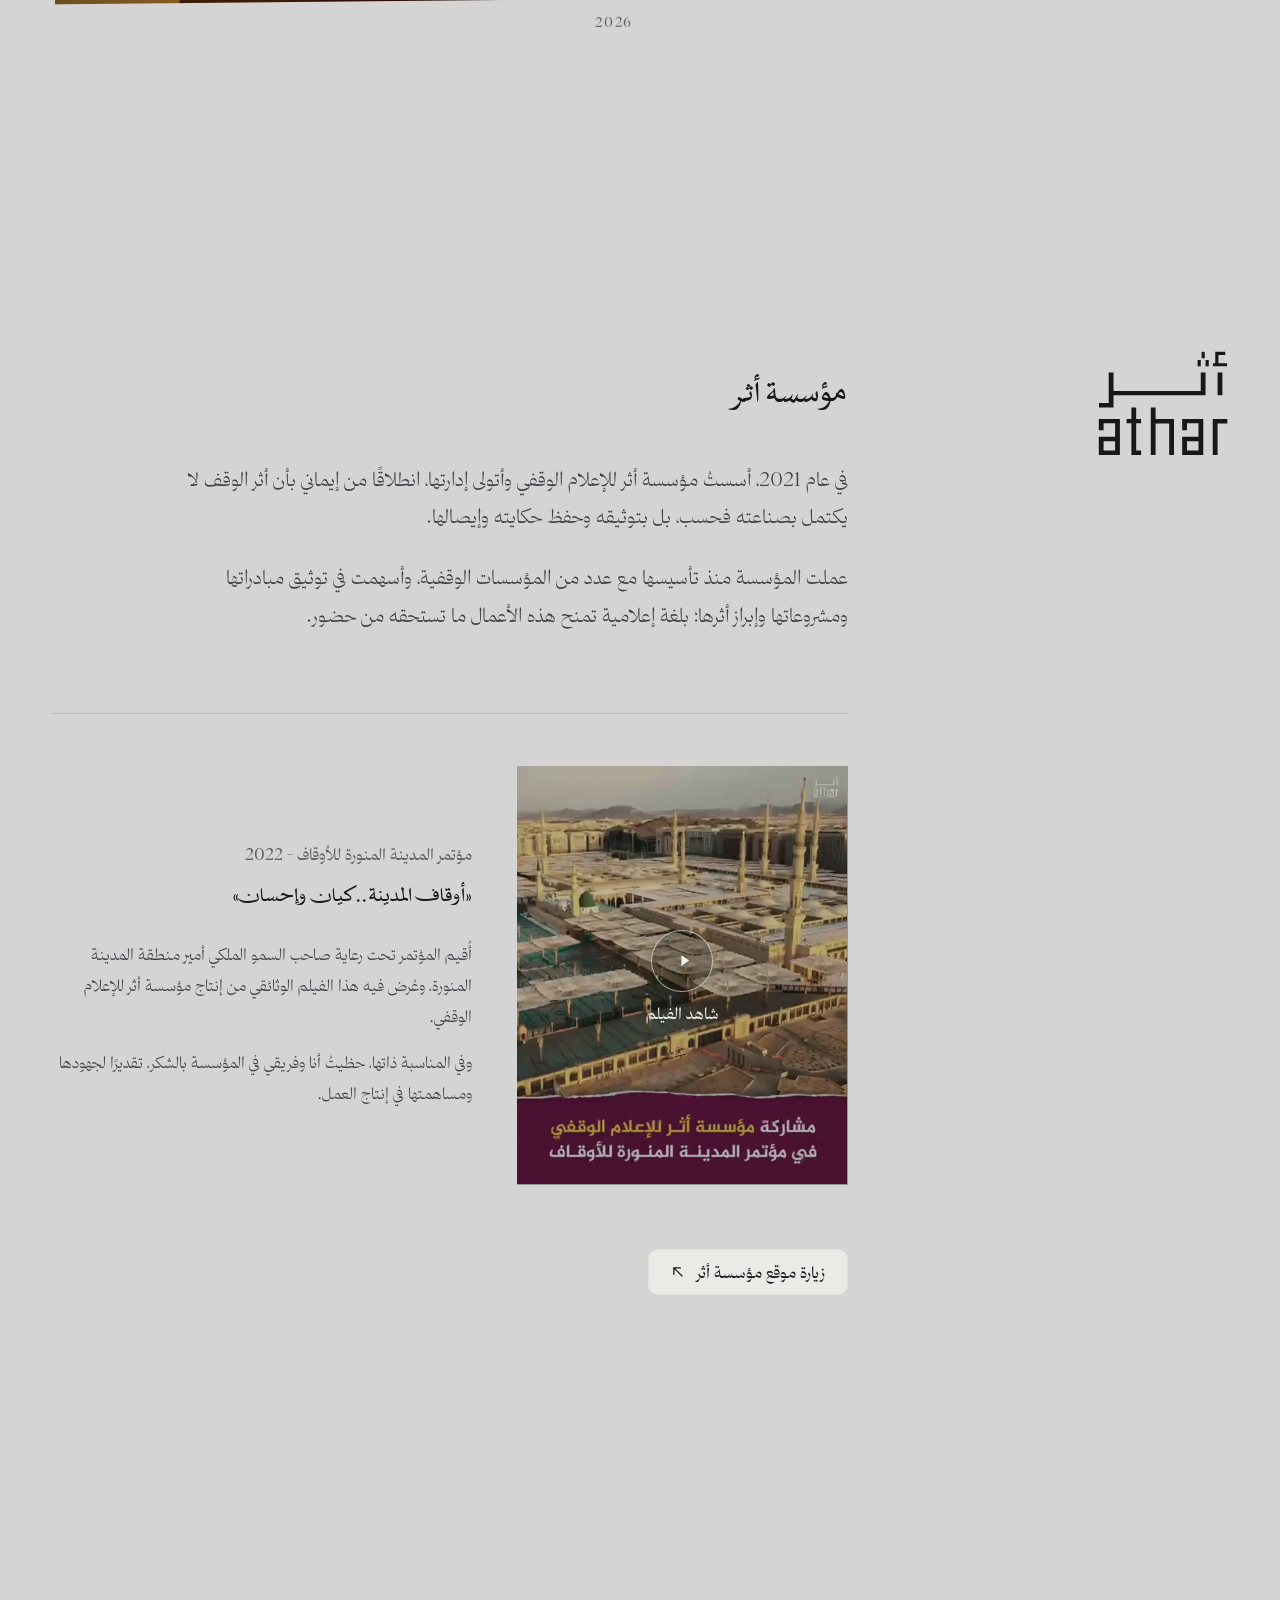
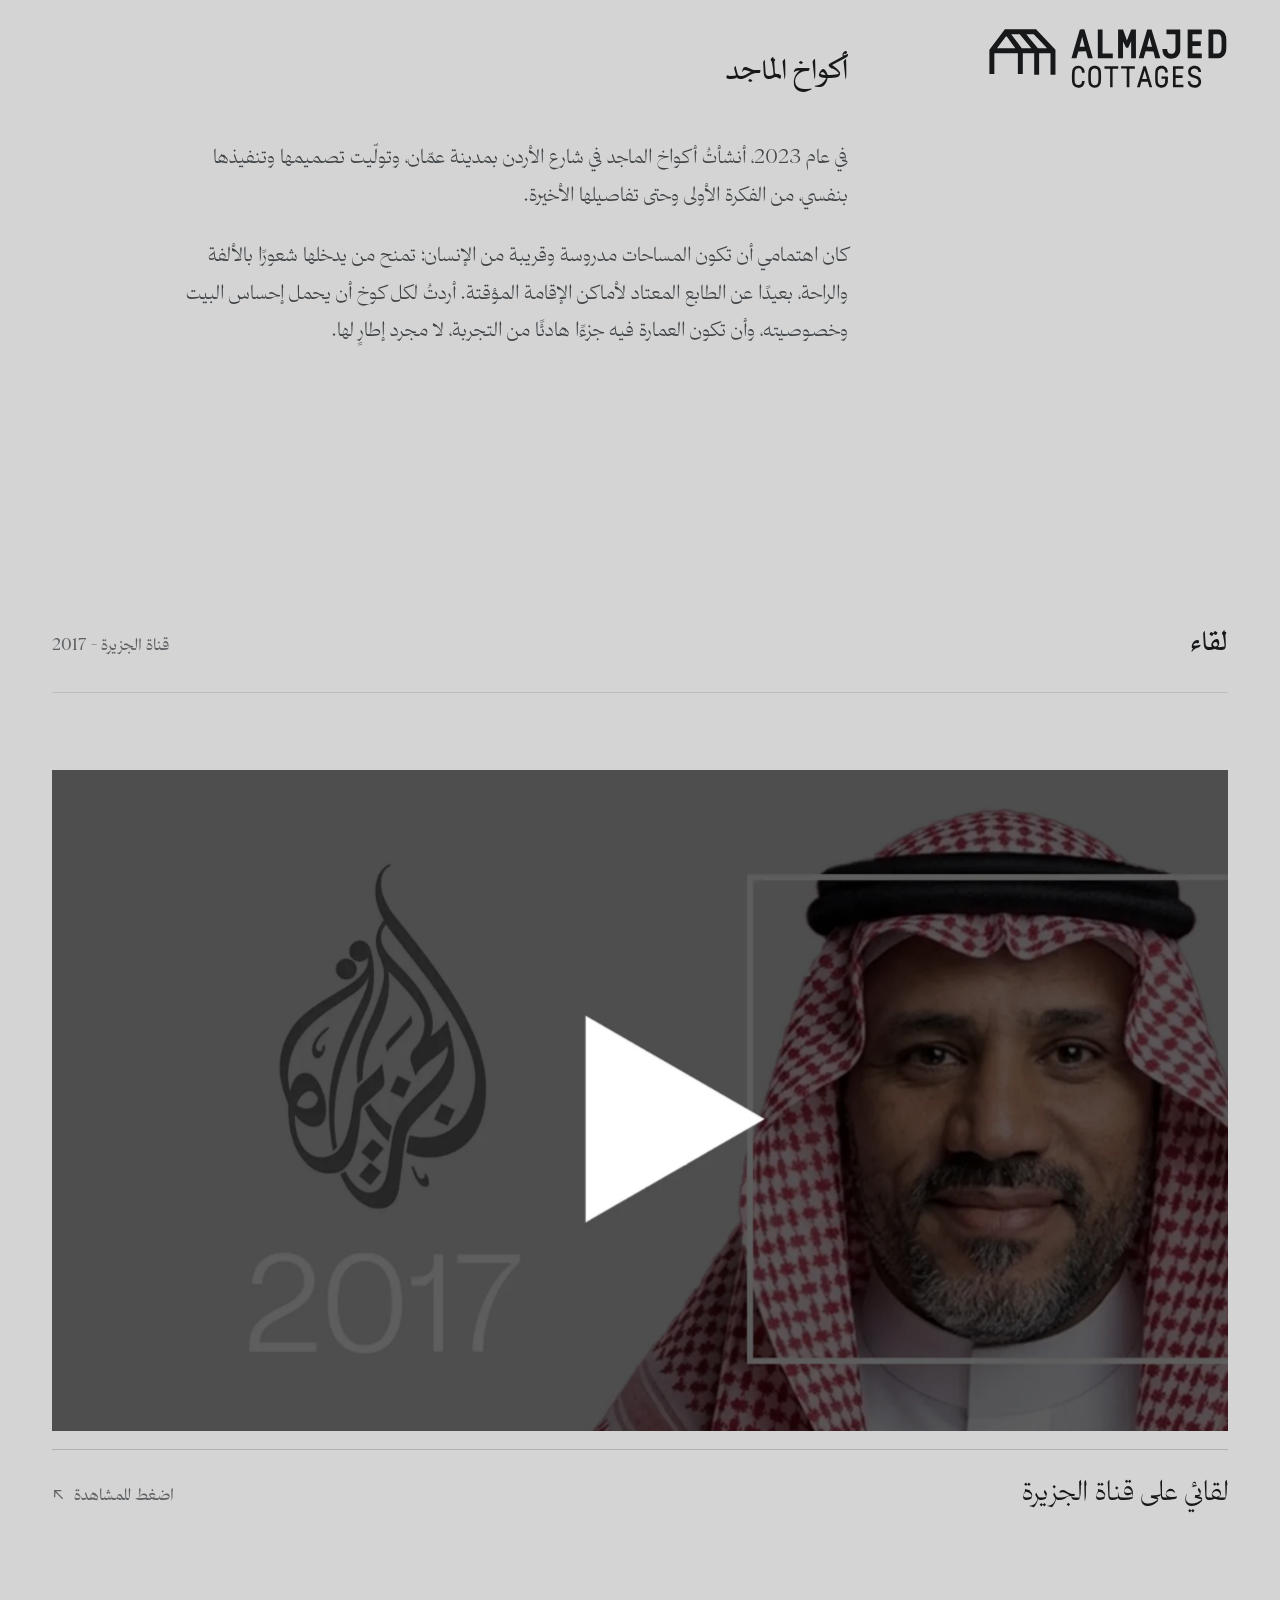
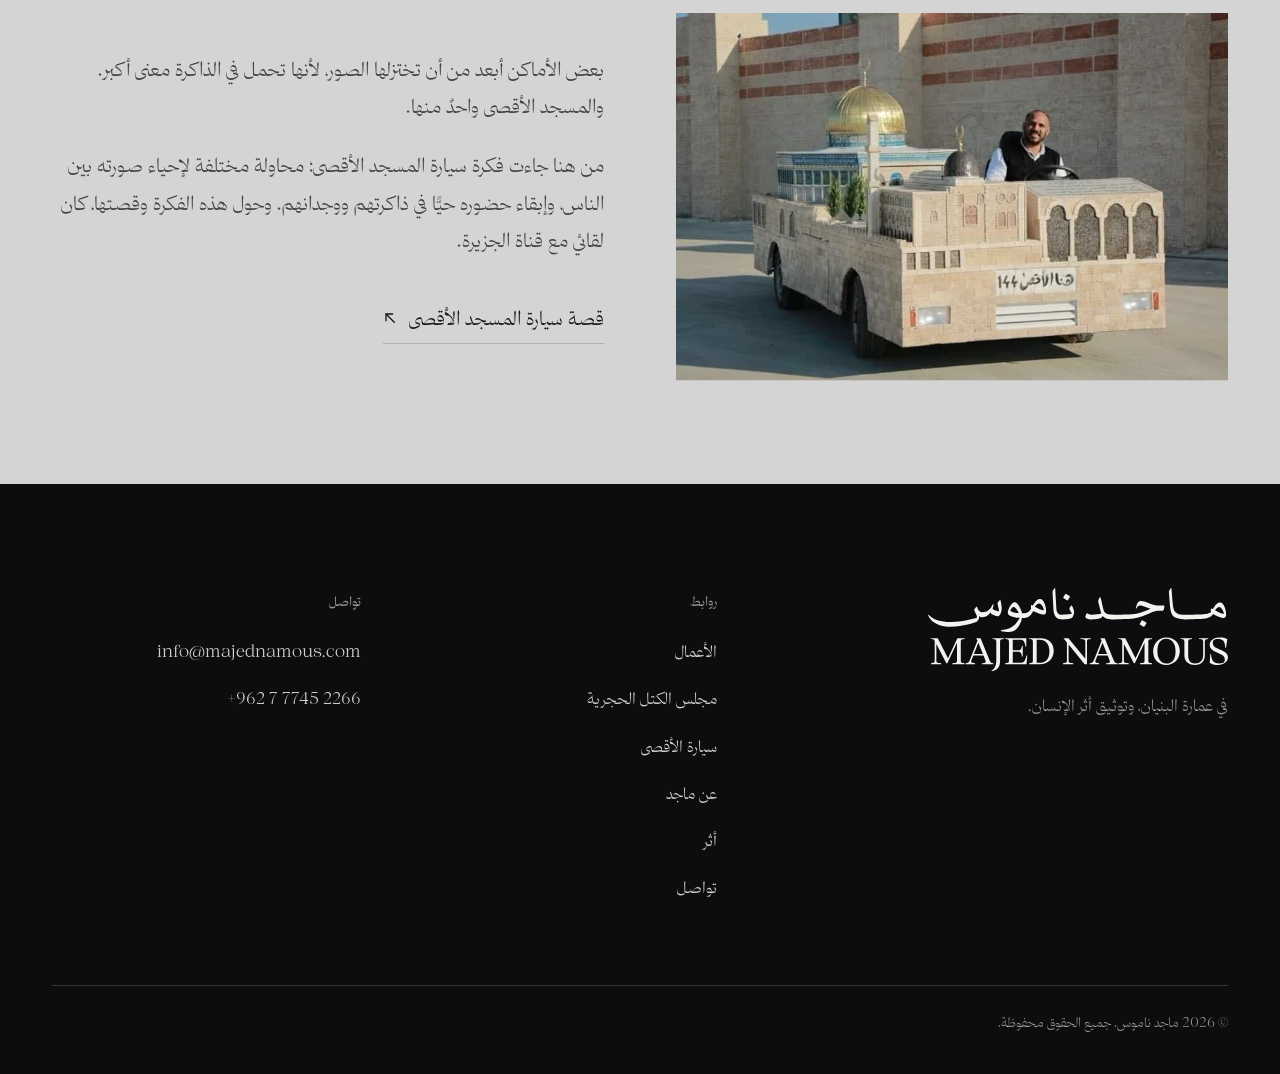
==== commit 44e9493a: "Add the 2026 house photos, Stone Block Majlis film" ====
--- a/index.html
+++ b/index.html
@@ -24,7 +24,7 @@
   <link rel="preload" as="font" type="font/woff" href="assets/fonts/thmanyah-light.woff" crossorigin>
   <link rel="preload" as="font" type="font/woff" href="assets/fonts/majed-arabic.woff" crossorigin>
   <link rel="preload" as="image" type="image/webp" href="assets/img/work-2016-400.webp" fetchpriority="high">
-  <link rel="stylesheet" href="assets/css/site.css?v=45bcbfe7">
+  <link rel="stylesheet" href="assets/css/site.css?v=8e017c58">
 </head>
 <body>
 <a class="skip" href="#main">تخطّي إلى المحتوى</a>
@@ -82,7 +82,7 @@
       </div>
     </div>
     <div class="hero__strip">
-      <div class="hero__field" aria-hidden="true"><div class="hero__row hero__row--a"><span class="hero__tile"><img src="assets/img/work-2007-400.webp" alt="" loading="eager" decoding="async" width="400" height="400"></span><span class="hero__tile"><img src="assets/img/work-2012-400.webp" alt="" loading="eager" decoding="async" width="400" height="400"></span><span class="hero__tile"><img src="assets/img/work-2013-400.webp" alt="" loading="eager" decoding="async" width="400" height="400"></span><span class="hero__tile"><img src="assets/img/work-2015-400.webp" alt="" loading="eager" decoding="async" width="400" height="400"></span><span class="hero__tile"><img src="assets/img/work-2016-400.webp" alt="" loading="eager" decoding="async" width="400" height="400"></span><span class="hero__tile"><img src="assets/img/work-2017-400.webp" alt="" loading="eager" decoding="async" width="400" height="400"></span><span class="hero__tile"><img src="assets/img/work-2018-b-400.webp" alt="" loading="eager" decoding="async" width="400" height="400"></span><span class="hero__tile"><img src="assets/img/work-2018-400.webp" alt="" loading="eager" decoding="async" width="400" height="400"></span><span class="hero__tile"><img src="assets/img/work-2020-400.webp" alt="" loading="eager" decoding="async" width="400" height="400"></span><span class="hero__tile"><img src="assets/img/work-2023-400.webp" alt="" loading="eager" decoding="async" width="400" height="400"></span><span class="hero__tile"><img src="assets/img/work-2023-b-400.webp" alt="" loading="eager" decoding="async" width="400" height="400"></span><span class="hero__tile"><img src="assets/img/work-2024-400.webp" alt="" loading="eager" decoding="async" width="400" height="400"></span><span class="hero__tile"><img src="assets/img/work-2007-400.webp" alt="" loading="eager" decoding="async" width="400" height="400"></span><span class="hero__tile"><img src="assets/img/work-2012-400.webp" alt="" loading="eager" decoding="async" width="400" height="400"></span><span class="hero__tile"><img src="assets/img/work-2013-400.webp" alt="" loading="eager" decoding="async" width="400" height="400"></span><span class="hero__tile"><img src="assets/img/work-2015-400.webp" alt="" loading="eager" decoding="async" width="400" height="400"></span><span class="hero__tile"><img src="assets/img/work-2016-400.webp" alt="" loading="eager" decoding="async" width="400" height="400"></span><span class="hero__tile"><img src="assets/img/work-2017-400.webp" alt="" loading="eager" decoding="async" width="400" height="400"></span><span class="hero__tile"><img src="assets/img/work-2018-b-400.webp" alt="" loading="eager" decoding="async" width="400" height="400"></span><span class="hero__tile"><img src="assets/img/work-2018-400.webp" alt="" loading="eager" decoding="async" width="400" height="400"></span><span class="hero__tile"><img src="assets/img/work-2020-400.webp" alt="" loading="eager" decoding="async" width="400" height="400"></span><span class="hero__tile"><img src="assets/img/work-2023-400.webp" alt="" loading="eager" decoding="async" width="400" height="400"></span><span class="hero__tile"><img src="assets/img/work-2023-b-400.webp" alt="" loading="eager" decoding="async" width="400" height="400"></span><span class="hero__tile"><img src="assets/img/work-2024-400.webp" alt="" loading="eager" decoding="async" width="400" height="400"></span><span class="hero__tile"><img src="assets/img/work-2007-400.webp" alt="" loading="eager" decoding="async" width="400" height="400"></span><span class="hero__tile"><img src="assets/img/work-2012-400.webp" alt="" loading="eager" decoding="async" width="400" height="400"></span><span class="hero__tile"><img src="assets/img/work-2013-400.webp" alt="" loading="eager" decoding="async" width="400" height="400"></span><span class="hero__tile"><img src="assets/img/work-2015-400.webp" alt="" loading="eager" decoding="async" width="400" height="400"></span><span class="hero__tile"><img src="assets/img/work-2016-400.webp" alt="" loading="eager" decoding="async" width="400" height="400"></span><span class="hero__tile"><img src="assets/img/work-2017-400.webp" alt="" loading="eager" decoding="async" width="400" height="400"></span><span class="hero__tile"><img src="assets/img/work-2018-b-400.webp" alt="" loading="eager" decoding="async" width="400" height="400"></span><span class="hero__tile"><img src="assets/img/work-2018-400.webp" alt="" loading="eager" decoding="async" width="400" height="400"></span><span class="hero__tile"><img src="assets/img/work-2020-400.webp" alt="" loading="eager" decoding="async" width="400" height="400"></span><span class="hero__tile"><img src="assets/img/work-2023-400.webp" alt="" loading="eager" decoding="async" width="400" height="400"></span><span class="hero__tile"><img src="assets/img/work-2023-b-400.webp" alt="" loading="eager" decoding="async" width="400" height="400"></span><span class="hero__tile"><img src="assets/img/work-2024-400.webp" alt="" loading="eager" decoding="async" width="400" height="400"></span><span class="hero__tile"><img src="assets/img/work-2007-400.webp" alt="" loading="eager" decoding="async" width="400" height="400"></span><span class="hero__tile"><img src="assets/img/work-2012-400.webp" alt="" loading="eager" decoding="async" width="400" height="400"></span><span class="hero__tile"><img src="assets/img/work-2013-400.webp" alt="" loading="eager" decoding="async" width="400" height="400"></span><span class="hero__tile"><img src="assets/img/work-2015-400.webp" alt="" loading="eager" decoding="async" width="400" height="400"></span><span class="hero__tile"><img src="assets/img/work-2016-400.webp" alt="" loading="eager" decoding="async" width="400" height="400"></span><span class="hero__tile"><img src="assets/img/work-2017-400.webp" alt="" loading="eager" decoding="async" width="400" height="400"></span><span class="hero__tile"><img src="assets/img/work-2018-b-400.webp" alt="" loading="eager" decoding="async" width="400" height="400"></span><span class="hero__tile"><img src="assets/img/work-2018-400.webp" alt="" loading="eager" decoding="async" width="400" height="400"></span><span class="hero__tile"><img src="assets/img/work-2020-400.webp" alt="" loading="eager" decoding="async" width="400" height="400"></span><span class="hero__tile"><img src="assets/img/work-2023-400.webp" alt="" loading="eager" decoding="async" width="400" height="400"></span><span class="hero__tile"><img src="assets/img/work-2023-b-400.webp" alt="" loading="eager" decoding="async" width="400" height="400"></span><span class="hero__tile"><img src="assets/img/work-2024-400.webp" alt="" loading="eager" decoding="async" width="400" height="400"></span><span class="hero__tile"><img src="assets/img/work-2007-400.webp" alt="" loading="eager" decoding="async" width="400" height="400"></span><span class="hero__tile"><img src="assets/img/work-2012-400.webp" alt="" loading="eager" decoding="async" width="400" height="400"></span><span class="hero__tile"><img src="assets/img/work-2013-400.webp" alt="" loading="eager" decoding="async" width="400" height="400"></span><span class="hero__tile"><img src="assets/img/work-2015-400.webp" alt="" loading="eager" decoding="async" width="400" height="400"></span><span class="hero__tile"><img src="assets/img/work-2016-400.webp" alt="" loading="eager" decoding="async" width="400" height="400"></span><span class="hero__tile"><img src="assets/img/work-2017-400.webp" alt="" loading="eager" decoding="async" width="400" height="400"></span><span class="hero__tile"><img src="assets/img/work-2018-b-400.webp" alt="" loading="eager" decoding="async" width="400" height="400"></span><span class="hero__tile"><img src="assets/img/work-2018-400.webp" alt="" loading="eager" decoding="async" width="400" height="400"></span><span class="hero__tile"><img src="assets/img/work-2020-400.webp" alt="" loading="eager" decoding="async" width="400" height="400"></span><span class="hero__tile"><img src="assets/img/work-2023-400.webp" alt="" loading="eager" decoding="async" width="400" height="400"></span><span class="hero__tile"><img src="assets/img/work-2023-b-400.webp" alt="" loading="eager" decoding="async" width="400" height="400"></span><span class="hero__tile"><img src="assets/img/work-2024-400.webp" alt="" loading="eager" decoding="async" width="400" height="400"></span><span class="hero__tile"><img src="assets/img/work-2007-400.webp" alt="" loading="eager" decoding="async" width="400" height="400"></span><span class="hero__tile"><img src="assets/img/work-2012-400.webp" alt="" loading="eager" decoding="async" width="400" height="400"></span><span class="hero__tile"><img src="assets/img/work-2013-400.webp" alt="" loading="eager" decoding="async" width="400" height="400"></span><span class="hero__tile"><img src="assets/img/work-2015-400.webp" alt="" loading="eager" decoding="async" width="400" height="400"></span><span class="hero__tile"><img src="assets/img/work-2016-400.webp" alt="" loading="eager" decoding="async" width="400" height="400"></span><span class="hero__tile"><img src="assets/img/work-2017-400.webp" alt="" loading="eager" decoding="async" width="400" height="400"></span><span class="hero__tile"><img src="assets/img/work-2018-b-400.webp" alt="" loading="eager" decoding="async" width="400" height="400"></span><span class="hero__tile"><img src="assets/img/work-2018-400.webp" alt="" loading="eager" decoding="async" width="400" height="400"></span><span class="hero__tile"><img src="assets/img/work-2020-400.webp" alt="" loading="eager" decoding="async" width="400" height="400"></span><span class="hero__tile"><img src="assets/img/work-2023-400.webp" alt="" loading="eager" decoding="async" width="400" height="400"></span><span class="hero__tile"><img src="assets/img/work-2023-b-400.webp" alt="" loading="eager" decoding="async" width="400" height="400"></span><span class="hero__tile"><img src="assets/img/work-2024-400.webp" alt="" loading="eager" decoding="async" width="400" height="400"></span></div><div class="hero__row hero__row--b"><span class="hero__tile"><img src="assets/img/work-2016-400.webp" alt="" loading="eager" decoding="async" width="400" height="400"></span><span class="hero__tile"><img src="assets/img/work-2017-400.webp" alt="" loading="eager" decoding="async" width="400" height="400"></span><span class="hero__tile"><img src="assets/img/work-2018-b-400.webp" alt="" loading="eager" decoding="async" width="400" height="400"></span><span class="hero__tile"><img src="assets/img/work-2018-400.webp" alt="" loading="eager" decoding="async" width="400" height="400"></span><span class="hero__tile"><img src="assets/img/work-2020-400.webp" alt="" loading="eager" decoding="async" width="400" height="400"></span><span class="hero__tile"><img src="assets/img/work-2023-400.webp" alt="" loading="eager" decoding="async" width="400" height="400"></span><span class="hero__tile"><img src="assets/img/work-2023-b-400.webp" alt="" loading="eager" decoding="async" width="400" height="400"></span><span class="hero__tile"><img src="assets/img/work-2024-400.webp" alt="" loading="eager" decoding="async" width="400" height="400"></span><span class="hero__tile"><img src="assets/img/work-2007-400.webp" alt="" loading="eager" decoding="async" width="400" height="400"></span><span class="hero__tile"><img src="assets/img/work-2012-400.webp" alt="" loading="eager" decoding="async" width="400" height="400"></span><span class="hero__tile"><img src="assets/img/work-2013-400.webp" alt="" loading="eager" decoding="async" width="400" height="400"></span><span class="hero__tile"><img src="assets/img/work-2015-400.webp" alt="" loading="eager" decoding="async" width="400" height="400"></span><span class="hero__tile"><img src="assets/img/work-2016-400.webp" alt="" loading="eager" decoding="async" width="400" height="400"></span><span class="hero__tile"><img src="assets/img/work-2017-400.webp" alt="" loading="eager" decoding="async" width="400" height="400"></span><span class="hero__tile"><img src="assets/img/work-2018-b-400.webp" alt="" loading="eager" decoding="async" width="400" height="400"></span><span class="hero__tile"><img src="assets/img/work-2018-400.webp" alt="" loading="eager" decoding="async" width="400" height="400"></span><span class="hero__tile"><img src="assets/img/work-2020-400.webp" alt="" loading="eager" decoding="async" width="400" height="400"></span><span class="hero__tile"><img src="assets/img/work-2023-400.webp" alt="" loading="eager" decoding="async" width="400" height="400"></span><span class="hero__tile"><img src="assets/img/work-2023-b-400.webp" alt="" loading="eager" decoding="async" width="400" height="400"></span><span class="hero__tile"><img src="assets/img/work-2024-400.webp" alt="" loading="eager" decoding="async" width="400" height="400"></span><span class="hero__tile"><img src="assets/img/work-2007-400.webp" alt="" loading="eager" decoding="async" width="400" height="400"></span><span class="hero__tile"><img src="assets/img/work-2012-400.webp" alt="" loading="eager" decoding="async" width="400" height="400"></span><span class="hero__tile"><img src="assets/img/work-2013-400.webp" alt="" loading="eager" decoding="async" width="400" height="400"></span><span class="hero__tile"><img src="assets/img/work-2015-400.webp" alt="" loading="eager" decoding="async" width="400" height="400"></span><span class="hero__tile"><img src="assets/img/work-2016-400.webp" alt="" loading="eager" decoding="async" width="400" height="400"></span><span class="hero__tile"><img src="assets/img/work-2017-400.webp" alt="" loading="eager" decoding="async" width="400" height="400"></span><span class="hero__tile"><img src="assets/img/work-2018-b-400.webp" alt="" loading="eager" decoding="async" width="400" height="400"></span><span class="hero__tile"><img src="assets/img/work-2018-400.webp" alt="" loading="eager" decoding="async" width="400" height="400"></span><span class="hero__tile"><img src="assets/img/work-2020-400.webp" alt="" loading="eager" decoding="async" width="400" height="400"></span><span class="hero__tile"><img src="assets/img/work-2023-400.webp" alt="" loading="eager" decoding="async" width="400" height="400"></span><span class="hero__tile"><img src="assets/img/work-2023-b-400.webp" alt="" loading="eager" decoding="async" width="400" height="400"></span><span class="hero__tile"><img src="assets/img/work-2024-400.webp" alt="" loading="eager" decoding="async" width="400" height="400"></span><span class="hero__tile"><img src="assets/img/work-2007-400.webp" alt="" loading="eager" decoding="async" width="400" height="400"></span><span class="hero__tile"><img src="assets/img/work-2012-400.webp" alt="" loading="eager" decoding="async" width="400" height="400"></span><span class="hero__tile"><img src="assets/img/work-2013-400.webp" alt="" loading="eager" decoding="async" width="400" height="400"></span><span class="hero__tile"><img src="assets/img/work-2015-400.webp" alt="" loading="eager" decoding="async" width="400" height="400"></span><span class="hero__tile"><img src="assets/img/work-2016-400.webp" alt="" loading="eager" decoding="async" width="400" height="400"></span><span class="hero__tile"><img src="assets/img/work-2017-400.webp" alt="" loading="eager" decoding="async" width="400" height="400"></span><span class="hero__tile"><img src="assets/img/work-2018-b-400.webp" alt="" loading="eager" decoding="async" width="400" height="400"></span><span class="hero__tile"><img src="assets/img/work-2018-400.webp" alt="" loading="eager" decoding="async" width="400" height="400"></span><span class="hero__tile"><img src="assets/img/work-2020-400.webp" alt="" loading="eager" decoding="async" width="400" height="400"></span><span class="hero__tile"><img src="assets/img/work-2023-400.webp" alt="" loading="eager" decoding="async" width="400" height="400"></span><span class="hero__tile"><img src="assets/img/work-2023-b-400.webp" alt="" loading="eager" decoding="async" width="400" height="400"></span><span class="hero__tile"><img src="assets/img/work-2024-400.webp" alt="" loading="eager" decoding="async" width="400" height="400"></span><span class="hero__tile"><img src="assets/img/work-2007-400.webp" alt="" loading="eager" decoding="async" width="400" height="400"></span><span class="hero__tile"><img src="assets/img/work-2012-400.webp" alt="" loading="eager" decoding="async" width="400" height="400"></span><span class="hero__tile"><img src="assets/img/work-2013-400.webp" alt="" loading="eager" decoding="async" width="400" height="400"></span><span class="hero__tile"><img src="assets/img/work-2015-400.webp" alt="" loading="eager" decoding="async" width="400" height="400"></span><span class="hero__tile"><img src="assets/img/work-2016-400.webp" alt="" loading="eager" decoding="async" width="400" height="400"></span><span class="hero__tile"><img src="assets/img/work-2017-400.webp" alt="" loading="eager" decoding="async" width="400" height="400"></span><span class="hero__tile"><img src="assets/img/work-2018-b-400.webp" alt="" loading="eager" decoding="async" width="400" height="400"></span><span class="hero__tile"><img src="assets/img/work-2018-400.webp" alt="" loading="eager" decoding="async" width="400" height="400"></span><span class="hero__tile"><img src="assets/img/work-2020-400.webp" alt="" loading="eager" decoding="async" width="400" height="400"></span><span class="hero__tile"><img src="assets/img/work-2023-400.webp" alt="" loading="eager" decoding="async" width="400" height="400"></span><span class="hero__tile"><img src="assets/img/work-2023-b-400.webp" alt="" loading="eager" decoding="async" width="400" height="400"></span><span class="hero__tile"><img src="assets/img/work-2024-400.webp" alt="" loading="eager" decoding="async" width="400" height="400"></span><span class="hero__tile"><img src="assets/img/work-2007-400.webp" alt="" loading="eager" decoding="async" width="400" height="400"></span><span class="hero__tile"><img src="assets/img/work-2012-400.webp" alt="" loading="eager" decoding="async" width="400" height="400"></span><span class="hero__tile"><img src="assets/img/work-2013-400.webp" alt="" loading="eager" decoding="async" width="400" height="400"></span><span class="hero__tile"><img src="assets/img/work-2015-400.webp" alt="" loading="eager" decoding="async" width="400" height="400"></span><span class="hero__tile"><img src="assets/img/work-2016-400.webp" alt="" loading="eager" decoding="async" width="400" height="400"></span><span class="hero__tile"><img src="assets/img/work-2017-400.webp" alt="" loading="eager" decoding="async" width="400" height="400"></span><span class="hero__tile"><img src="assets/img/work-2018-b-400.webp" alt="" loading="eager" decoding="async" width="400" height="400"></span><span class="hero__tile"><img src="assets/img/work-2018-400.webp" alt="" loading="eager" decoding="async" width="400" height="400"></span><span class="hero__tile"><img src="assets/img/work-2020-400.webp" alt="" loading="eager" decoding="async" width="400" height="400"></span><span class="hero__tile"><img src="assets/img/work-2023-400.webp" alt="" loading="eager" decoding="async" width="400" height="400"></span><span class="hero__tile"><img src="assets/img/work-2023-b-400.webp" alt="" loading="eager" decoding="async" width="400" height="400"></span><span class="hero__tile"><img src="assets/img/work-2024-400.webp" alt="" loading="eager" decoding="async" width="400" height="400"></span><span class="hero__tile"><img src="assets/img/work-2007-400.webp" alt="" loading="eager" decoding="async" width="400" height="400"></span><span class="hero__tile"><img src="assets/img/work-2012-400.webp" alt="" loading="eager" decoding="async" width="400" height="400"></span><span class="hero__tile"><img src="assets/img/work-2013-400.webp" alt="" loading="eager" decoding="async" width="400" height="400"></span><span class="hero__tile"><img src="assets/img/work-2015-400.webp" alt="" loading="eager" decoding="async" width="400" height="400"></span></div></div>
+      <div class="hero__field" aria-hidden="true"><div class="hero__row hero__row--a"><span class="hero__tile"><img src="assets/img/work-2016-400.webp" alt="" loading="eager" decoding="async" width="400" height="400"></span><span class="hero__tile"><img src="assets/img/hero-2026-d-400.webp" alt="" loading="eager" decoding="async" width="400" height="400"></span><span class="hero__tile"><img src="assets/img/work-2007-400.webp" alt="" loading="eager" decoding="async" width="400" height="400"></span><span class="hero__tile"><img src="assets/img/work-2026-b-400.webp" alt="" loading="eager" decoding="async" width="400" height="400"></span><span class="hero__tile"><img src="assets/img/work-2018-400.webp" alt="" loading="eager" decoding="async" width="400" height="400"></span><span class="hero__tile"><img src="assets/img/hero-2026-a-400.webp" alt="" loading="eager" decoding="async" width="400" height="400"></span><span class="hero__tile"><img src="assets/img/work-2013-400.webp" alt="" loading="eager" decoding="async" width="400" height="400"></span><span class="hero__tile"><img src="assets/img/work-2026-f-400.webp" alt="" loading="eager" decoding="async" width="400" height="400"></span><span class="hero__tile"><img src="assets/img/work-2023-400.webp" alt="" loading="eager" decoding="async" width="400" height="400"></span><span class="hero__tile"><img src="assets/img/work-2026-j-400.webp" alt="" loading="eager" decoding="async" width="400" height="400"></span><span class="hero__tile"><img src="assets/img/work-2015-400.webp" alt="" loading="eager" decoding="async" width="400" height="400"></span><span class="hero__tile"><img src="assets/img/work-2026-k-400.webp" alt="" loading="eager" decoding="async" width="400" height="400"></span><span class="hero__tile"><img src="assets/img/work-2016-400.webp" alt="" loading="eager" decoding="async" width="400" height="400"></span><span class="hero__tile"><img src="assets/img/hero-2026-d-400.webp" alt="" loading="eager" decoding="async" width="400" height="400"></span><span class="hero__tile"><img src="assets/img/work-2007-400.webp" alt="" loading="eager" decoding="async" width="400" height="400"></span><span class="hero__tile"><img src="assets/img/work-2026-b-400.webp" alt="" loading="eager" decoding="async" width="400" height="400"></span><span class="hero__tile"><img src="assets/img/work-2018-400.webp" alt="" loading="eager" decoding="async" width="400" height="400"></span><span class="hero__tile"><img src="assets/img/hero-2026-a-400.webp" alt="" loading="eager" decoding="async" width="400" height="400"></span><span class="hero__tile"><img src="assets/img/work-2013-400.webp" alt="" loading="eager" decoding="async" width="400" height="400"></span><span class="hero__tile"><img src="assets/img/work-2026-f-400.webp" alt="" loading="eager" decoding="async" width="400" height="400"></span><span class="hero__tile"><img src="assets/img/work-2023-400.webp" alt="" loading="eager" decoding="async" width="400" height="400"></span><span class="hero__tile"><img src="assets/img/work-2026-j-400.webp" alt="" loading="eager" decoding="async" width="400" height="400"></span><span class="hero__tile"><img src="assets/img/work-2015-400.webp" alt="" loading="eager" decoding="async" width="400" height="400"></span><span class="hero__tile"><img src="assets/img/work-2026-k-400.webp" alt="" loading="eager" decoding="async" width="400" height="400"></span><span class="hero__tile"><img src="assets/img/work-2016-400.webp" alt="" loading="eager" decoding="async" width="400" height="400"></span><span class="hero__tile"><img src="assets/img/hero-2026-d-400.webp" alt="" loading="eager" decoding="async" width="400" height="400"></span><span class="hero__tile"><img src="assets/img/work-2007-400.webp" alt="" loading="eager" decoding="async" width="400" height="400"></span><span class="hero__tile"><img src="assets/img/work-2026-b-400.webp" alt="" loading="eager" decoding="async" width="400" height="400"></span><span class="hero__tile"><img src="assets/img/work-2018-400.webp" alt="" loading="eager" decoding="async" width="400" height="400"></span><span class="hero__tile"><img src="assets/img/hero-2026-a-400.webp" alt="" loading="eager" decoding="async" width="400" height="400"></span><span class="hero__tile"><img src="assets/img/work-2013-400.webp" alt="" loading="eager" decoding="async" width="400" height="400"></span><span class="hero__tile"><img src="assets/img/work-2026-f-400.webp" alt="" loading="eager" decoding="async" width="400" height="400"></span><span class="hero__tile"><img src="assets/img/work-2023-400.webp" alt="" loading="eager" decoding="async" width="400" height="400"></span><span class="hero__tile"><img src="assets/img/work-2026-j-400.webp" alt="" loading="eager" decoding="async" width="400" height="400"></span><span class="hero__tile"><img src="assets/img/work-2015-400.webp" alt="" loading="eager" decoding="async" width="400" height="400"></span><span class="hero__tile"><img src="assets/img/work-2026-k-400.webp" alt="" loading="eager" decoding="async" width="400" height="400"></span><span class="hero__tile"><img src="assets/img/work-2016-400.webp" alt="" loading="eager" decoding="async" width="400" height="400"></span><span class="hero__tile"><img src="assets/img/hero-2026-d-400.webp" alt="" loading="eager" decoding="async" width="400" height="400"></span><span class="hero__tile"><img src="assets/img/work-2007-400.webp" alt="" loading="eager" decoding="async" width="400" height="400"></span><span class="hero__tile"><img src="assets/img/work-2026-b-400.webp" alt="" loading="eager" decoding="async" width="400" height="400"></span><span class="hero__tile"><img src="assets/img/work-2018-400.webp" alt="" loading="eager" decoding="async" width="400" height="400"></span><span class="hero__tile"><img src="assets/img/hero-2026-a-400.webp" alt="" loading="eager" decoding="async" width="400" height="400"></span><span class="hero__tile"><img src="assets/img/work-2013-400.webp" alt="" loading="eager" decoding="async" width="400" height="400"></span><span class="hero__tile"><img src="assets/img/work-2026-f-400.webp" alt="" loading="eager" decoding="async" width="400" height="400"></span><span class="hero__tile"><img src="assets/img/work-2023-400.webp" alt="" loading="eager" decoding="async" width="400" height="400"></span><span class="hero__tile"><img src="assets/img/work-2026-j-400.webp" alt="" loading="eager" decoding="async" width="400" height="400"></span><span class="hero__tile"><img src="assets/img/work-2015-400.webp" alt="" loading="eager" decoding="async" width="400" height="400"></span><span class="hero__tile"><img src="assets/img/work-2026-k-400.webp" alt="" loading="eager" decoding="async" width="400" height="400"></span><span class="hero__tile"><img src="assets/img/work-2016-400.webp" alt="" loading="eager" decoding="async" width="400" height="400"></span><span class="hero__tile"><img src="assets/img/hero-2026-d-400.webp" alt="" loading="eager" decoding="async" width="400" height="400"></span><span class="hero__tile"><img src="assets/img/work-2007-400.webp" alt="" loading="eager" decoding="async" width="400" height="400"></span><span class="hero__tile"><img src="assets/img/work-2026-b-400.webp" alt="" loading="eager" decoding="async" width="400" height="400"></span><span class="hero__tile"><img src="assets/img/work-2018-400.webp" alt="" loading="eager" decoding="async" width="400" height="400"></span><span class="hero__tile"><img src="assets/img/hero-2026-a-400.webp" alt="" loading="eager" decoding="async" width="400" height="400"></span><span class="hero__tile"><img src="assets/img/work-2013-400.webp" alt="" loading="eager" decoding="async" width="400" height="400"></span><span class="hero__tile"><img src="assets/img/work-2026-f-400.webp" alt="" loading="eager" decoding="async" width="400" height="400"></span><span class="hero__tile"><img src="assets/img/work-2023-400.webp" alt="" loading="eager" decoding="async" width="400" height="400"></span><span class="hero__tile"><img src="assets/img/work-2026-j-400.webp" alt="" loading="eager" decoding="async" width="400" height="400"></span><span class="hero__tile"><img src="assets/img/work-2015-400.webp" alt="" loading="eager" decoding="async" width="400" height="400"></span><span class="hero__tile"><img src="assets/img/work-2026-k-400.webp" alt="" loading="eager" decoding="async" width="400" height="400"></span><span class="hero__tile"><img src="assets/img/work-2016-400.webp" alt="" loading="eager" decoding="async" width="400" height="400"></span><span class="hero__tile"><img src="assets/img/hero-2026-d-400.webp" alt="" loading="eager" decoding="async" width="400" height="400"></span><span class="hero__tile"><img src="assets/img/work-2007-400.webp" alt="" loading="eager" decoding="async" width="400" height="400"></span><span class="hero__tile"><img src="assets/img/work-2026-b-400.webp" alt="" loading="eager" decoding="async" width="400" height="400"></span><span class="hero__tile"><img src="assets/img/work-2018-400.webp" alt="" loading="eager" decoding="async" width="400" height="400"></span><span class="hero__tile"><img src="assets/img/hero-2026-a-400.webp" alt="" loading="eager" decoding="async" width="400" height="400"></span><span class="hero__tile"><img src="assets/img/work-2013-400.webp" alt="" loading="eager" decoding="async" width="400" height="400"></span><span class="hero__tile"><img src="assets/img/work-2026-f-400.webp" alt="" loading="eager" decoding="async" width="400" height="400"></span><span class="hero__tile"><img src="assets/img/work-2023-400.webp" alt="" loading="eager" decoding="async" width="400" height="400"></span><span class="hero__tile"><img src="assets/img/work-2026-j-400.webp" alt="" loading="eager" decoding="async" width="400" height="400"></span><span class="hero__tile"><img src="assets/img/work-2015-400.webp" alt="" loading="eager" decoding="async" width="400" height="400"></span><span class="hero__tile"><img src="assets/img/work-2026-k-400.webp" alt="" loading="eager" decoding="async" width="400" height="400"></span></div><div class="hero__row hero__row--b"><span class="hero__tile"><img src="assets/img/work-2026-g-400.webp" alt="" loading="eager" decoding="async" width="400" height="400"></span><span class="hero__tile"><img src="assets/img/work-2012-400.webp" alt="" loading="eager" decoding="async" width="400" height="400"></span><span class="hero__tile"><img src="assets/img/hero-2026-b-400.webp" alt="" loading="eager" decoding="async" width="400" height="400"></span><span class="hero__tile"><img src="assets/img/work-2017-400.webp" alt="" loading="eager" decoding="async" width="400" height="400"></span><span class="hero__tile"><img src="assets/img/work-2026-d-400.webp" alt="" loading="eager" decoding="async" width="400" height="400"></span><span class="hero__tile"><img src="assets/img/work-2018-b-400.webp" alt="" loading="eager" decoding="async" width="400" height="400"></span><span class="hero__tile"><img src="assets/img/hero-2026-c-400.webp" alt="" loading="eager" decoding="async" width="400" height="400"></span><span class="hero__tile"><img src="assets/img/work-2020-400.webp" alt="" loading="eager" decoding="async" width="400" height="400"></span><span class="hero__tile"><img src="assets/img/work-2026-e-400.webp" alt="" loading="eager" decoding="async" width="400" height="400"></span><span class="hero__tile"><img src="assets/img/work-2024-400.webp" alt="" loading="eager" decoding="async" width="400" height="400"></span><span class="hero__tile"><img src="assets/img/work-2026-i-400.webp" alt="" loading="eager" decoding="async" width="400" height="400"></span><span class="hero__tile"><img src="assets/img/work-2023-b-400.webp" alt="" loading="eager" decoding="async" width="400" height="400"></span><span class="hero__tile"><img src="assets/img/work-2026-g-400.webp" alt="" loading="eager" decoding="async" width="400" height="400"></span><span class="hero__tile"><img src="assets/img/work-2012-400.webp" alt="" loading="eager" decoding="async" width="400" height="400"></span><span class="hero__tile"><img src="assets/img/hero-2026-b-400.webp" alt="" loading="eager" decoding="async" width="400" height="400"></span><span class="hero__tile"><img src="assets/img/work-2017-400.webp" alt="" loading="eager" decoding="async" width="400" height="400"></span><span class="hero__tile"><img src="assets/img/work-2026-d-400.webp" alt="" loading="eager" decoding="async" width="400" height="400"></span><span class="hero__tile"><img src="assets/img/work-2018-b-400.webp" alt="" loading="eager" decoding="async" width="400" height="400"></span><span class="hero__tile"><img src="assets/img/hero-2026-c-400.webp" alt="" loading="eager" decoding="async" width="400" height="400"></span><span class="hero__tile"><img src="assets/img/work-2020-400.webp" alt="" loading="eager" decoding="async" width="400" height="400"></span><span class="hero__tile"><img src="assets/img/work-2026-e-400.webp" alt="" loading="eager" decoding="async" width="400" height="400"></span><span class="hero__tile"><img src="assets/img/work-2024-400.webp" alt="" loading="eager" decoding="async" width="400" height="400"></span><span class="hero__tile"><img src="assets/img/work-2026-i-400.webp" alt="" loading="eager" decoding="async" width="400" height="400"></span><span class="hero__tile"><img src="assets/img/work-2023-b-400.webp" alt="" loading="eager" decoding="async" width="400" height="400"></span><span class="hero__tile"><img src="assets/img/work-2026-g-400.webp" alt="" loading="eager" decoding="async" width="400" height="400"></span><span class="hero__tile"><img src="assets/img/work-2012-400.webp" alt="" loading="eager" decoding="async" width="400" height="400"></span><span class="hero__tile"><img src="assets/img/hero-2026-b-400.webp" alt="" loading="eager" decoding="async" width="400" height="400"></span><span class="hero__tile"><img src="assets/img/work-2017-400.webp" alt="" loading="eager" decoding="async" width="400" height="400"></span><span class="hero__tile"><img src="assets/img/work-2026-d-400.webp" alt="" loading="eager" decoding="async" width="400" height="400"></span><span class="hero__tile"><img src="assets/img/work-2018-b-400.webp" alt="" loading="eager" decoding="async" width="400" height="400"></span><span class="hero__tile"><img src="assets/img/hero-2026-c-400.webp" alt="" loading="eager" decoding="async" width="400" height="400"></span><span class="hero__tile"><img src="assets/img/work-2020-400.webp" alt="" loading="eager" decoding="async" width="400" height="400"></span><span class="hero__tile"><img src="assets/img/work-2026-e-400.webp" alt="" loading="eager" decoding="async" width="400" height="400"></span><span class="hero__tile"><img src="assets/img/work-2024-400.webp" alt="" loading="eager" decoding="async" width="400" height="400"></span><span class="hero__tile"><img src="assets/img/work-2026-i-400.webp" alt="" loading="eager" decoding="async" width="400" height="400"></span><span class="hero__tile"><img src="assets/img/work-2023-b-400.webp" alt="" loading="eager" decoding="async" width="400" height="400"></span><span class="hero__tile"><img src="assets/img/work-2026-g-400.webp" alt="" loading="eager" decoding="async" width="400" height="400"></span><span class="hero__tile"><img src="assets/img/work-2012-400.webp" alt="" loading="eager" decoding="async" width="400" height="400"></span><span class="hero__tile"><img src="assets/img/hero-2026-b-400.webp" alt="" loading="eager" decoding="async" width="400" height="400"></span><span class="hero__tile"><img src="assets/img/work-2017-400.webp" alt="" loading="eager" decoding="async" width="400" height="400"></span><span class="hero__tile"><img src="assets/img/work-2026-d-400.webp" alt="" loading="eager" decoding="async" width="400" height="400"></span><span class="hero__tile"><img src="assets/img/work-2018-b-400.webp" alt="" loading="eager" decoding="async" width="400" height="400"></span><span class="hero__tile"><img src="assets/img/hero-2026-c-400.webp" alt="" loading="eager" decoding="async" width="400" height="400"></span><span class="hero__tile"><img src="assets/img/work-2020-400.webp" alt="" loading="eager" decoding="async" width="400" height="400"></span><span class="hero__tile"><img src="assets/img/work-2026-e-400.webp" alt="" loading="eager" decoding="async" width="400" height="400"></span><span class="hero__tile"><img src="assets/img/work-2024-400.webp" alt="" loading="eager" decoding="async" width="400" height="400"></span><span class="hero__tile"><img src="assets/img/work-2026-i-400.webp" alt="" loading="eager" decoding="async" width="400" height="400"></span><span class="hero__tile"><img src="assets/img/work-2023-b-400.webp" alt="" loading="eager" decoding="async" width="400" height="400"></span><span class="hero__tile"><img src="assets/img/work-2026-g-400.webp" alt="" loading="eager" decoding="async" width="400" height="400"></span><span class="hero__tile"><img src="assets/img/work-2012-400.webp" alt="" loading="eager" decoding="async" width="400" height="400"></span><span class="hero__tile"><img src="assets/img/hero-2026-b-400.webp" alt="" loading="eager" decoding="async" width="400" height="400"></span><span class="hero__tile"><img src="assets/img/work-2017-400.webp" alt="" loading="eager" decoding="async" width="400" height="400"></span><span class="hero__tile"><img src="assets/img/work-2026-d-400.webp" alt="" loading="eager" decoding="async" width="400" height="400"></span><span class="hero__tile"><img src="assets/img/work-2018-b-400.webp" alt="" loading="eager" decoding="async" width="400" height="400"></span><span class="hero__tile"><img src="assets/img/hero-2026-c-400.webp" alt="" loading="eager" decoding="async" width="400" height="400"></span><span class="hero__tile"><img src="assets/img/work-2020-400.webp" alt="" loading="eager" decoding="async" width="400" height="400"></span><span class="hero__tile"><img src="assets/img/work-2026-e-400.webp" alt="" loading="eager" decoding="async" width="400" height="400"></span><span class="hero__tile"><img src="assets/img/work-2024-400.webp" alt="" loading="eager" decoding="async" width="400" height="400"></span><span class="hero__tile"><img src="assets/img/work-2026-i-400.webp" alt="" loading="eager" decoding="async" width="400" height="400"></span><span class="hero__tile"><img src="assets/img/work-2023-b-400.webp" alt="" loading="eager" decoding="async" width="400" height="400"></span><span class="hero__tile"><img src="assets/img/work-2026-g-400.webp" alt="" loading="eager" decoding="async" width="400" height="400"></span><span class="hero__tile"><img src="assets/img/work-2012-400.webp" alt="" loading="eager" decoding="async" width="400" height="400"></span><span class="hero__tile"><img src="assets/img/hero-2026-b-400.webp" alt="" loading="eager" decoding="async" width="400" height="400"></span><span class="hero__tile"><img src="assets/img/work-2017-400.webp" alt="" loading="eager" decoding="async" width="400" height="400"></span><span class="hero__tile"><img src="assets/img/work-2026-d-400.webp" alt="" loading="eager" decoding="async" width="400" height="400"></span><span class="hero__tile"><img src="assets/img/work-2018-b-400.webp" alt="" loading="eager" decoding="async" width="400" height="400"></span><span class="hero__tile"><img src="assets/img/hero-2026-c-400.webp" alt="" loading="eager" decoding="async" width="400" height="400"></span><span class="hero__tile"><img src="assets/img/work-2020-400.webp" alt="" loading="eager" decoding="async" width="400" height="400"></span><span class="hero__tile"><img src="assets/img/work-2026-e-400.webp" alt="" loading="eager" decoding="async" width="400" height="400"></span><span class="hero__tile"><img src="assets/img/work-2024-400.webp" alt="" loading="eager" decoding="async" width="400" height="400"></span><span class="hero__tile"><img src="assets/img/work-2026-i-400.webp" alt="" loading="eager" decoding="async" width="400" height="400"></span><span class="hero__tile"><img src="assets/img/work-2023-b-400.webp" alt="" loading="eager" decoding="async" width="400" height="400"></span></div></div>
     </div>
   </section>
 
@@ -109,6 +109,16 @@
       <div class="section-head reveal">
         <h2 class="section-title" id="works-title">الأعمال</h2>
       </div>
+      <div class="works__lead">
+        <figure class="lead-shot lead-shot--wide img-reveal">
+          <span class="lead-shot__frame"><picture><source type="image/webp" srcset="assets/img/home-facade-1600.webp 1600w, assets/img/home-facade-1200.webp 1200w, assets/img/home-facade-800.webp 800w" sizes="(min-width: 1320px) 820px, (min-width: 880px) 62vw, 92vw"><img src="assets/img/home-facade-1600.jpg" alt="واجهة البيت البيضاء بعقودها الثلاثة ومظلّاتها الخشبية، وأمامها فناء من الرخام" loading="lazy" decoding="async" width="1600" height="900"></picture></span>
+          <figcaption class="tile__year">2026</figcaption>
+        </figure>
+        <figure class="lead-shot lead-shot--tall img-reveal" data-delay="1">
+          <span class="lead-shot__frame"><picture><source type="image/webp" srcset="assets/img/home-majed-864.webp 864w, assets/img/home-majed-600.webp 600w" sizes="(min-width: 1320px) 300px, (min-width: 880px) 23vw, 70vw"><img src="assets/img/home-majed-864.jpg" alt="ماجد ناموس جالسًا إلى الطاولة تحت العريشة، وخلفه المحاريب المضاءة" loading="lazy" decoding="async" width="864" height="1080"></picture></span>
+          <figcaption class="tile__year">في المكان</figcaption>
+        </figure>
+      </div>
       <div class="mosaic" data-mosaic>
         <figure class="tile">
           <span class="tile__frame"><picture><source type="image/webp" srcset="assets/img/work-2007-1000.webp 1000w, assets/img/work-2007-640.webp 640w, assets/img/work-2007-400.webp 400w" sizes="(min-width: 1000px) 42vw, (min-width: 720px) 46vw, 46vw"><img src="assets/img/work-2007-1000.jpg" alt="فناء داخلي بجدران مزيّنة بالأبلق وبِركة ماء في الوسط" loading="lazy" decoding="async" width="1000" height="1000"></picture></span>
@@ -157,6 +167,54 @@
         <figure class="tile">
           <span class="tile__frame"><picture><source type="image/webp" srcset="assets/img/work-2024-1000.webp 1000w, assets/img/work-2024-640.webp 640w, assets/img/work-2024-400.webp 400w" sizes="(min-width: 1000px) 42vw, (min-width: 720px) 46vw, 46vw"><img src="assets/img/work-2024-1000.jpg" alt="صالة بيضاء بسقف جمالوني ونافذة عالية تطلّ على السهل" loading="lazy" decoding="async" width="1000" height="1000"></picture></span>
           <figcaption class="tile__year">2024</figcaption>
+        </figure>
+        <figure class="tile">
+          <span class="tile__frame"><picture><source type="image/webp" srcset="assets/img/work-2026-a-1000.webp 1000w, assets/img/work-2026-a-640.webp 640w, assets/img/work-2026-a-400.webp 400w" sizes="(min-width: 1000px) 42vw, (min-width: 720px) 46vw, 46vw"><img src="assets/img/work-2026-a-1000.jpg" alt="فناء البيت عند الغروب، ومقاعد الكتل الحجرية في المقدّمة" loading="lazy" decoding="async" width="1000" height="1000"></picture></span>
+          <figcaption class="tile__year">2026</figcaption>
+        </figure>
+        <figure class="tile">
+          <span class="tile__frame"><picture><source type="image/webp" srcset="assets/img/work-2026-b-1000.webp 1000w, assets/img/work-2026-b-640.webp 640w, assets/img/work-2026-b-400.webp 400w" sizes="(min-width: 1000px) 42vw, (min-width: 720px) 46vw, 46vw"><img src="assets/img/work-2026-b-1000.jpg" alt="مجلس داخلي بثلاثة عقود يكسوها السجاد، وسقف من الخشب والقصب" loading="lazy" decoding="async" width="1000" height="1000"></picture></span>
+          <figcaption class="tile__year">2026</figcaption>
+        </figure>
+        <figure class="tile">
+          <span class="tile__frame"><picture><source type="image/webp" srcset="assets/img/work-2026-c-1000.webp 1000w, assets/img/work-2026-c-640.webp 640w, assets/img/work-2026-c-400.webp 400w" sizes="(min-width: 1000px) 42vw, (min-width: 720px) 46vw, 46vw"><img src="assets/img/work-2026-c-1000.jpg" alt="المجلس الداخلي بفوانيسه النحاسية وعقوده المكسوّة بالسجاد" loading="lazy" decoding="async" width="1000" height="1000"></picture></span>
+          <figcaption class="tile__year">2026</figcaption>
+        </figure>
+        <figure class="tile">
+          <span class="tile__frame"><picture><source type="image/webp" srcset="assets/img/work-2026-d-1000.webp 1000w, assets/img/work-2026-d-640.webp 640w, assets/img/work-2026-d-400.webp 400w" sizes="(min-width: 1000px) 42vw, (min-width: 720px) 46vw, 46vw"><img src="assets/img/work-2026-d-1000.jpg" alt="محاريب للرفوف بإضاءة دافئة ليلًا، وإلى جانبها درابزين حديدي" loading="lazy" decoding="async" width="1000" height="1000"></picture></span>
+          <figcaption class="tile__year">2026</figcaption>
+        </figure>
+        <figure class="tile">
+          <span class="tile__frame"><picture><source type="image/webp" srcset="assets/img/work-2026-e-1000.webp 1000w, assets/img/work-2026-e-640.webp 640w, assets/img/work-2026-e-400.webp 400w" sizes="(min-width: 1000px) 42vw, (min-width: 720px) 46vw, 46vw"><img src="assets/img/work-2026-e-1000.jpg" alt="رواق معقود تضيئه الفوانيس ليلًا، وفي آخره مرآة بإطار خشبي" loading="lazy" decoding="async" width="1000" height="1000"></picture></span>
+          <figcaption class="tile__year">2026</figcaption>
+        </figure>
+        <figure class="tile">
+          <span class="tile__frame"><picture><source type="image/webp" srcset="assets/img/work-2026-f-1000.webp 1000w, assets/img/work-2026-f-640.webp 640w, assets/img/work-2026-f-400.webp 400w" sizes="(min-width: 1000px) 42vw, (min-width: 720px) 46vw, 46vw"><img src="assets/img/work-2026-f-1000.jpg" alt="شجرة زيتون أمام الدرج الخارجي، وحولها الجهنمية" loading="lazy" decoding="async" width="1000" height="1000"></picture></span>
+          <figcaption class="tile__year">2026</figcaption>
+        </figure>
+        <figure class="tile">
+          <span class="tile__frame"><picture><source type="image/webp" srcset="assets/img/work-2026-g-1000.webp 1000w, assets/img/work-2026-g-640.webp 640w, assets/img/work-2026-g-400.webp 400w" sizes="(min-width: 1000px) 42vw, (min-width: 720px) 46vw, 46vw"><img src="assets/img/work-2026-g-1000.jpg" alt="عقد أبيض يُرى من بين أغصان الزيتون، وفي داخله رواق بالفوانيس" loading="lazy" decoding="async" width="1000" height="1000"></picture></span>
+          <figcaption class="tile__year">2026</figcaption>
+        </figure>
+        <figure class="tile">
+          <span class="tile__frame"><picture><source type="image/webp" srcset="assets/img/work-2026-h-1000.webp 1000w, assets/img/work-2026-h-640.webp 640w, assets/img/work-2026-h-400.webp 400w" sizes="(min-width: 1000px) 42vw, (min-width: 720px) 46vw, 46vw"><img src="assets/img/work-2026-h-1000.jpg" alt="مظلّة خشبية فوق عقد المدخل، وفانوس حديدي على الجدار" loading="lazy" decoding="async" width="1000" height="1000"></picture></span>
+          <figcaption class="tile__year">2026</figcaption>
+        </figure>
+        <figure class="tile">
+          <span class="tile__frame"><picture><source type="image/webp" srcset="assets/img/work-2026-i-1000.webp 1000w, assets/img/work-2026-i-640.webp 640w, assets/img/work-2026-i-400.webp 400w" sizes="(min-width: 1000px) 42vw, (min-width: 720px) 46vw, 46vw"><img src="assets/img/work-2026-i-1000.jpg" alt="رواق بسقف من الجسور الخشبية والقصب، تتقابل فيه العقود والمرآة" loading="lazy" decoding="async" width="1000" height="1000"></picture></span>
+          <figcaption class="tile__year">2026</figcaption>
+        </figure>
+        <figure class="tile">
+          <span class="tile__frame"><picture><source type="image/webp" srcset="assets/img/work-2026-j-1000.webp 1000w, assets/img/work-2026-j-640.webp 640w, assets/img/work-2026-j-400.webp 400w" sizes="(min-width: 1000px) 42vw, (min-width: 720px) 46vw, 46vw"><img src="assets/img/work-2026-j-1000.jpg" alt="واجهة معقودة بالفوانيس، وفوقها مظلّة خشبية ونباتات متسلّقة" loading="lazy" decoding="async" width="1000" height="1000"></picture></span>
+          <figcaption class="tile__year">2026</figcaption>
+        </figure>
+        <figure class="tile">
+          <span class="tile__frame"><picture><source type="image/webp" srcset="assets/img/work-2026-k-1000.webp 1000w, assets/img/work-2026-k-640.webp 640w, assets/img/work-2026-k-400.webp 400w" sizes="(min-width: 1000px) 42vw, (min-width: 720px) 46vw, 46vw"><img src="assets/img/work-2026-k-1000.jpg" alt="عريشة خشبية مسقوفة بالقصب فوق طاولة طويلة، وخلفها ثلاثة محاريب" loading="lazy" decoding="async" width="1000" height="1000"></picture></span>
+          <figcaption class="tile__year">2026</figcaption>
+        </figure>
+        <figure class="tile">
+          <span class="tile__frame"><picture><source type="image/webp" srcset="assets/img/work-2026-l-1000.webp 1000w, assets/img/work-2026-l-640.webp 640w, assets/img/work-2026-l-400.webp 400w" sizes="(min-width: 1000px) 42vw, (min-width: 720px) 46vw, 46vw"><img src="assets/img/work-2026-l-1000.jpg" alt="مغسلة على رفّ خشبي تحت مرآة معقودة، بإضاءة دافئة" loading="lazy" decoding="async" width="1000" height="1000"></picture></span>
+          <figcaption class="tile__year">2026</figcaption>
         </figure>
       </div>
     </div>
@@ -342,6 +400,6 @@
     </div>
   </div>
 </footer>
-<script src="assets/js/site.js?v=3d705f26" defer></script>
+<script src="assets/js/site.js?v=e6a3d847" defer></script>
 </body>
 </html>
--- a/assets/css/site.css
+++ b/assets/css/site.css
@@ -710,15 +710,44 @@
   .mosaic:hover .tile:not(:hover) .tile__frame img { filter: grayscale(0.4); opacity: 0.86; }
 }
 
-/* mosaic rhythm — sizes and small offsets */
-.tile:nth-child(1) { --r: -1.6; --k: 1.1; }
-.tile:nth-child(2) { --r: 1.2; --k: 0.8; }
-.tile:nth-child(3) { --r: -0.8; --k: 1.3; }
-.tile:nth-child(4) { --r: 1.8; --k: 0.9; }
-.tile:nth-child(5) { --r: -1.2; --k: 1.2; }
-.tile:nth-child(6) { --r: 0.9; --k: 0.7; }
-.tile:nth-child(7) { --r: -1.9; --k: 1; }
-.tile:nth-child(8) { --r: 1.4; --k: 1.15; }
+/* mosaic rhythm — sizes and small offsets, repeating every 8 tiles */
+.tile:nth-child(8n + 1) { --r: -1.6; --k: 1.1; }
+.tile:nth-child(8n + 2) { --r: 1.2; --k: 0.8; }
+.tile:nth-child(8n + 3) { --r: -0.8; --k: 1.3; }
+.tile:nth-child(8n + 4) { --r: 1.8; --k: 0.9; }
+.tile:nth-child(8n + 5) { --r: -1.2; --k: 1.2; }
+.tile:nth-child(8n + 6) { --r: 0.9; --k: 0.7; }
+.tile:nth-child(8n + 7) { --r: -1.9; --k: 1; }
+.tile:nth-child(8n + 8) { --r: 1.4; --k: 1.15; }
+
+/* the latest work, opening the section: a wide view and the maker in
+   the place. Mobile: stacked, the portrait stepped to the far side. */
+.works__lead {
+  display: grid;
+  gap: clamp(2rem, 7vw, 3rem);
+  margin-bottom: clamp(3.5rem, 10vw, 7rem);
+}
+.lead-shot { margin: 0; }
+.lead-shot__frame { display: block; overflow: hidden; background: var(--placeholder); }
+.lead-shot__frame picture { display: block; width: 100%; height: 100%; }
+.lead-shot__frame img { width: 100%; height: 100%; object-fit: cover; }
+.lead-shot--wide .lead-shot__frame { aspect-ratio: 16 / 9; }
+.lead-shot--tall { width: 64%; max-width: 320px; justify-self: end; }
+.lead-shot--tall .lead-shot__frame { aspect-ratio: 4 / 5; }
+.lead-shot--tall .lead-shot__frame img { object-position: 40% center; }
+@media (min-width: 880px) {
+  .works__lead {
+    grid-template-columns: repeat(12, minmax(0, 1fr));
+    column-gap: clamp(1.5rem, 2.4vw, 2.5rem);
+    align-items: end;
+  }
+  .lead-shot--wide { grid-column: 1 / span 8; }
+  .lead-shot--tall { grid-column: 10 / span 3; width: 100%; max-width: none; justify-self: stretch; }
+}
+@media (hover: hover) and (min-width: 1000px) {
+  .lead-shot__frame img { transition: transform 1.2s var(--ease); }
+  .lead-shot:hover .lead-shot__frame img { transform: scale(1.02); }
+}
 
 @media (max-width: 719.98px) {
   .tile:nth-child(4n + 2) { margin-top: 1.6rem; }
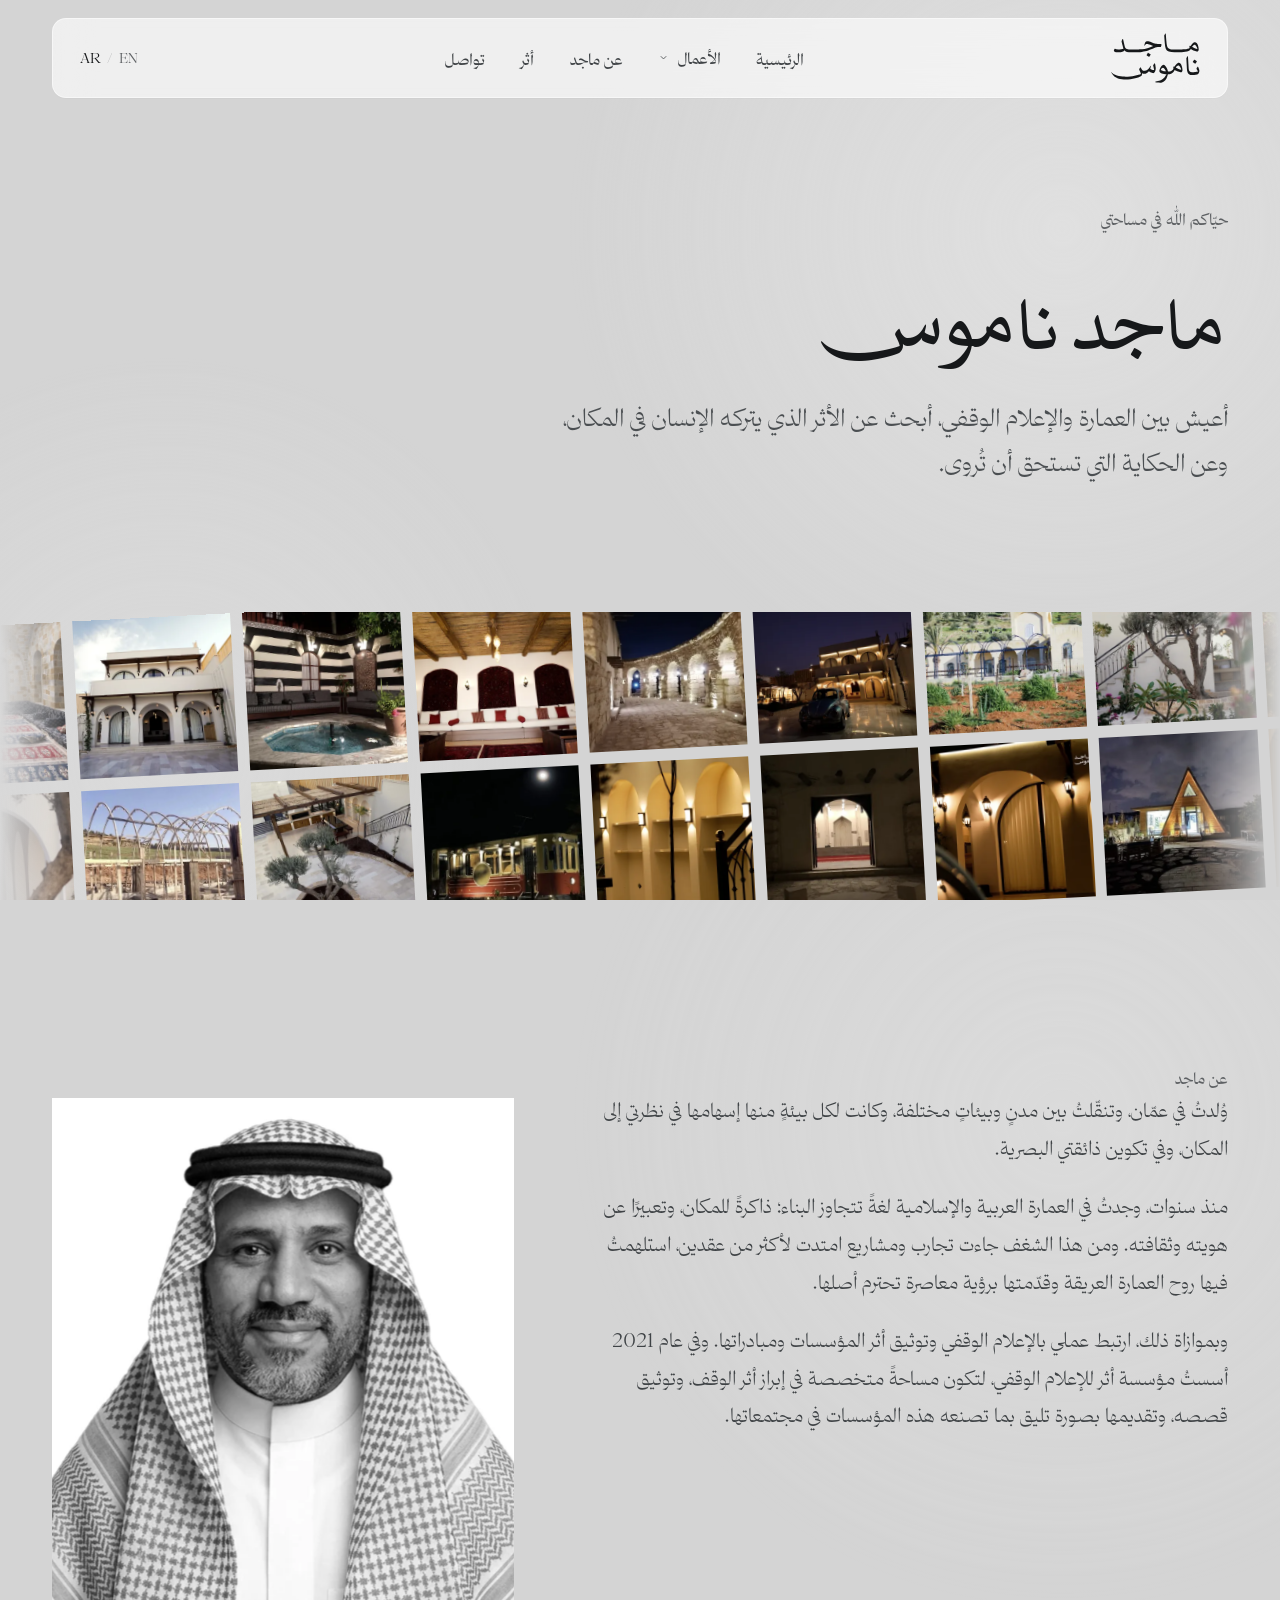
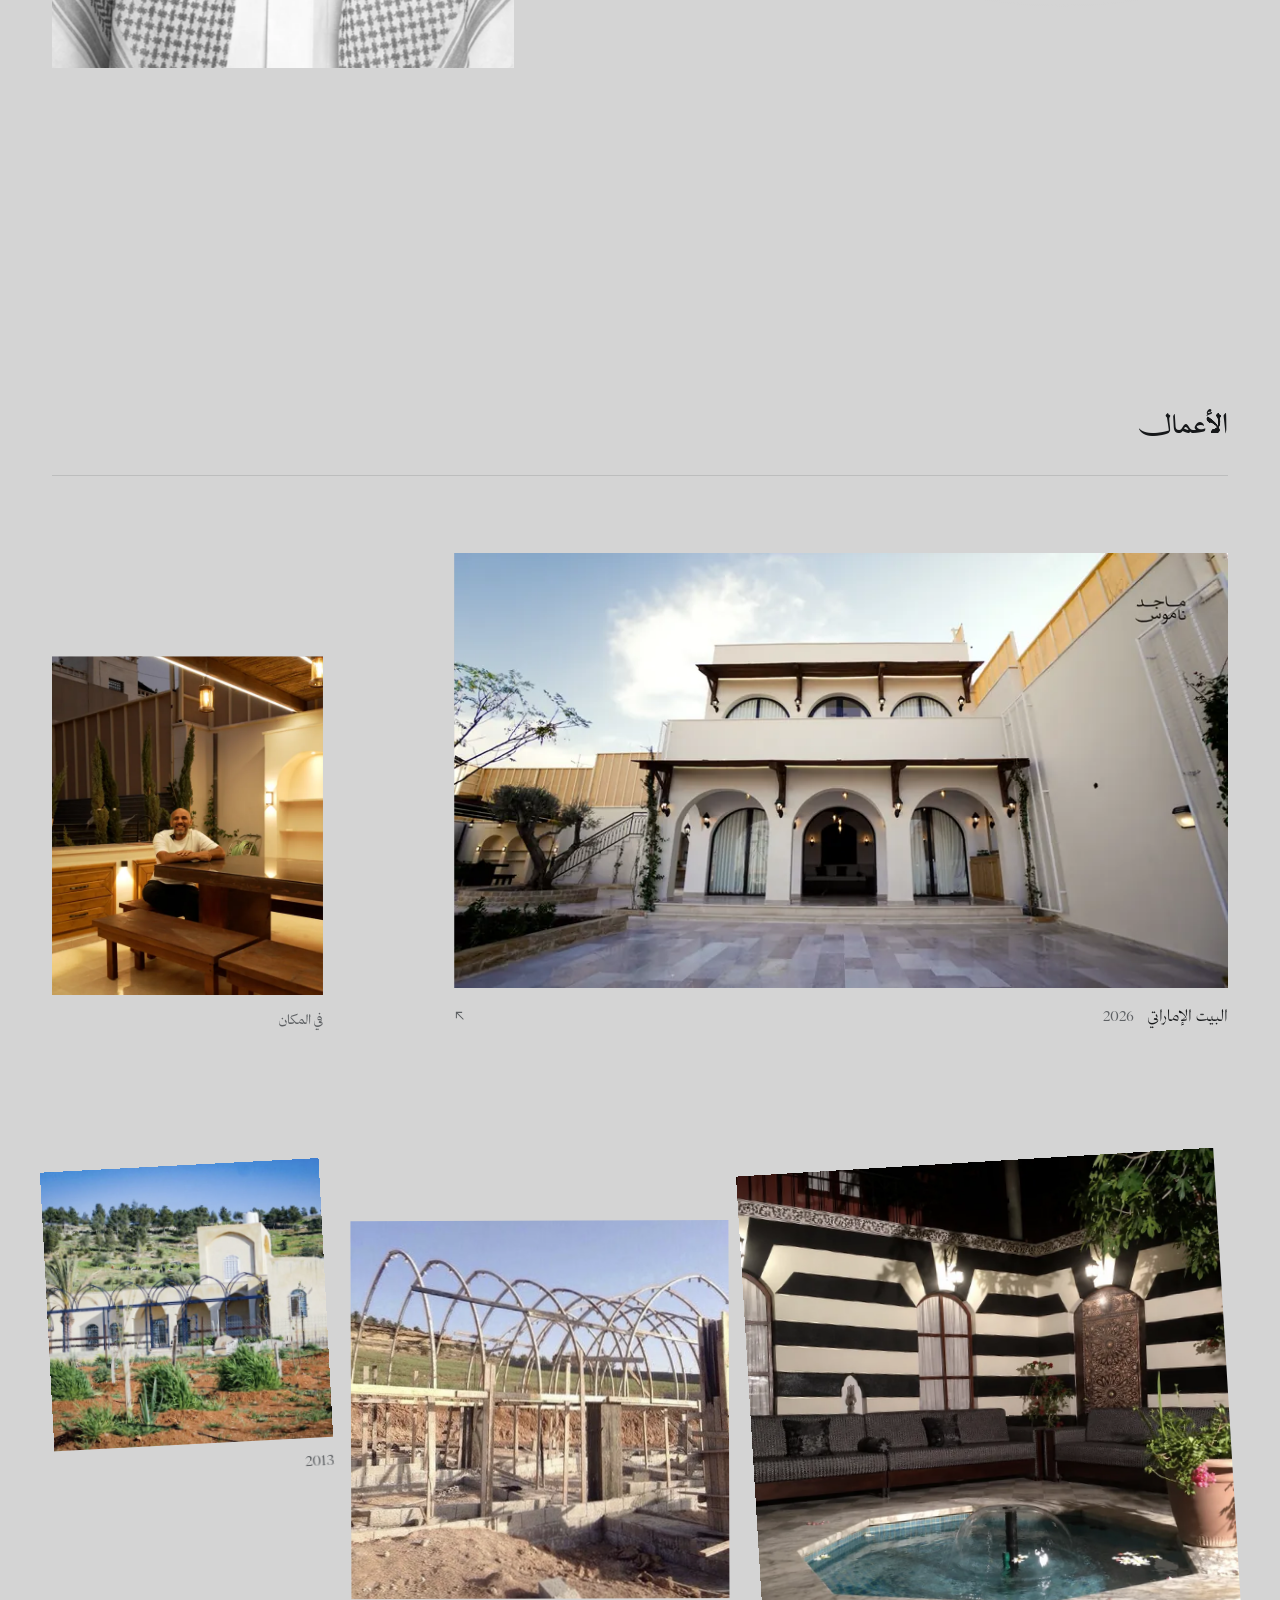
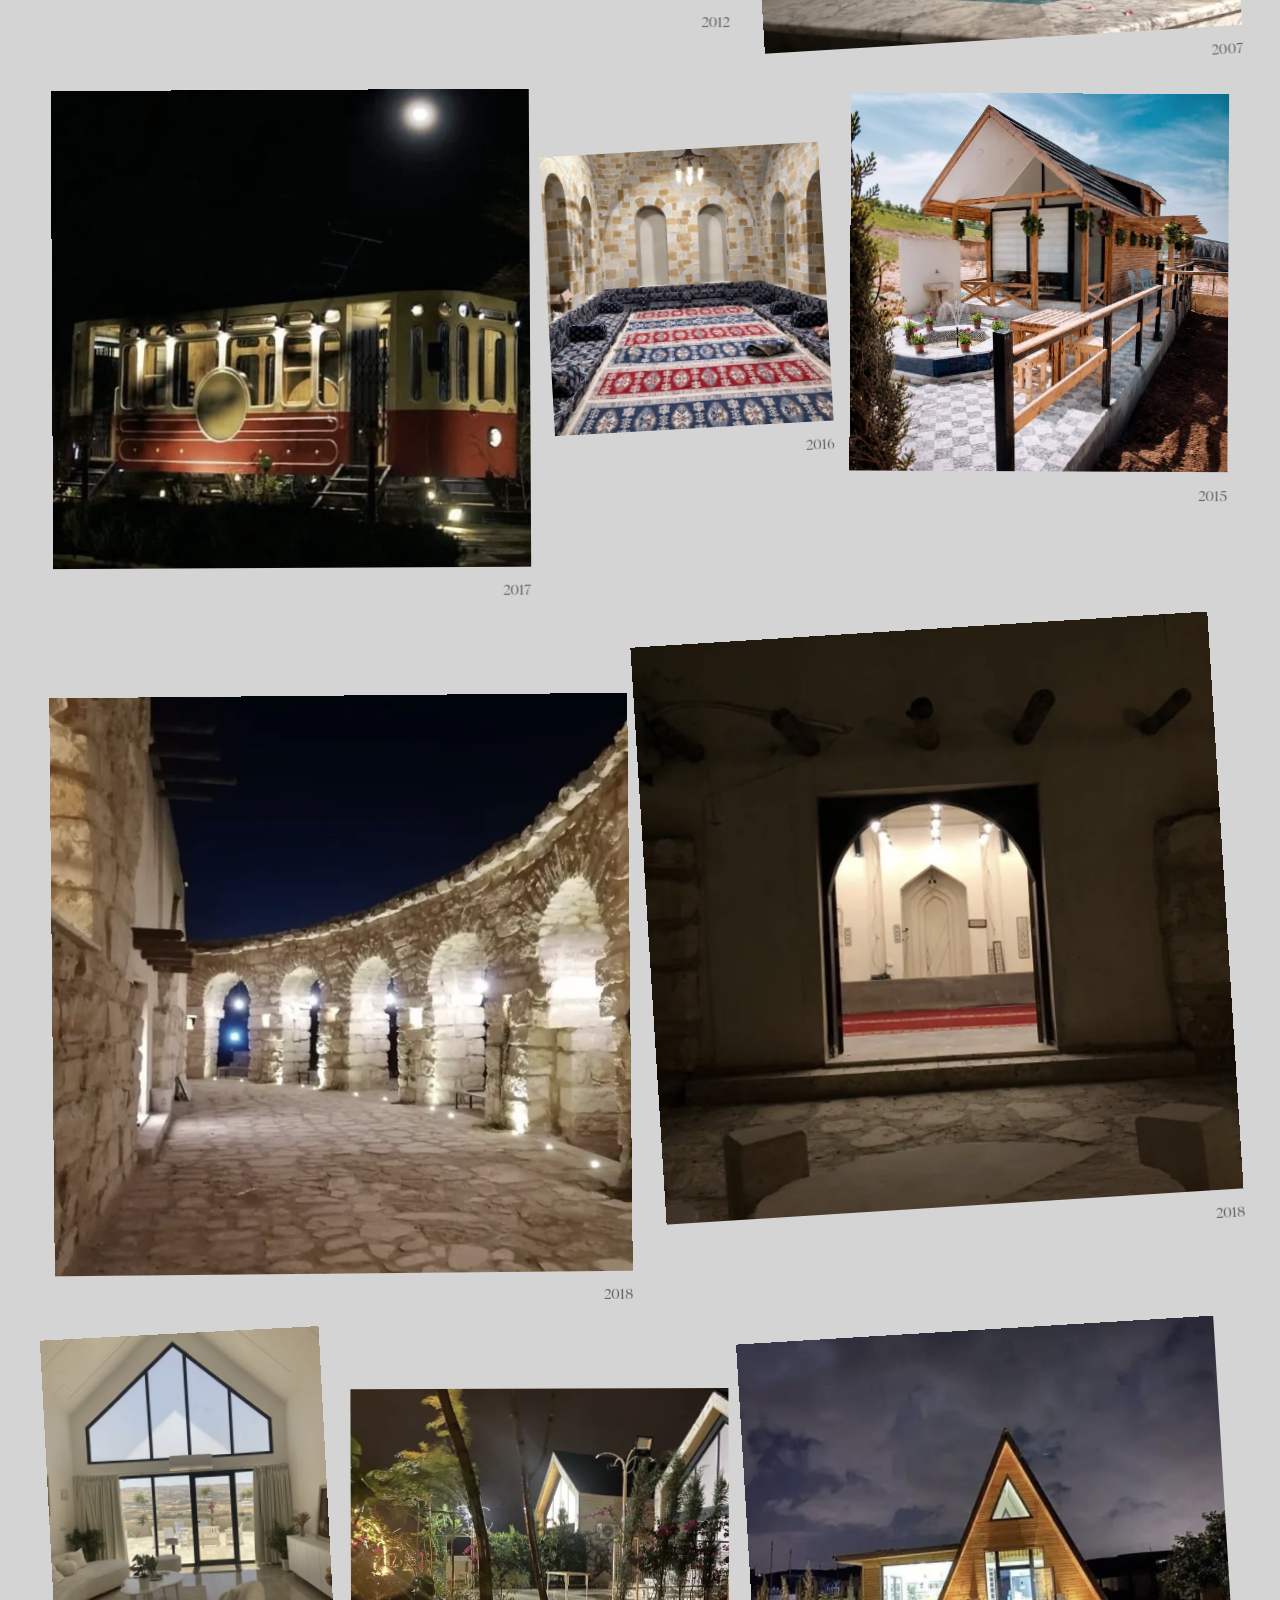
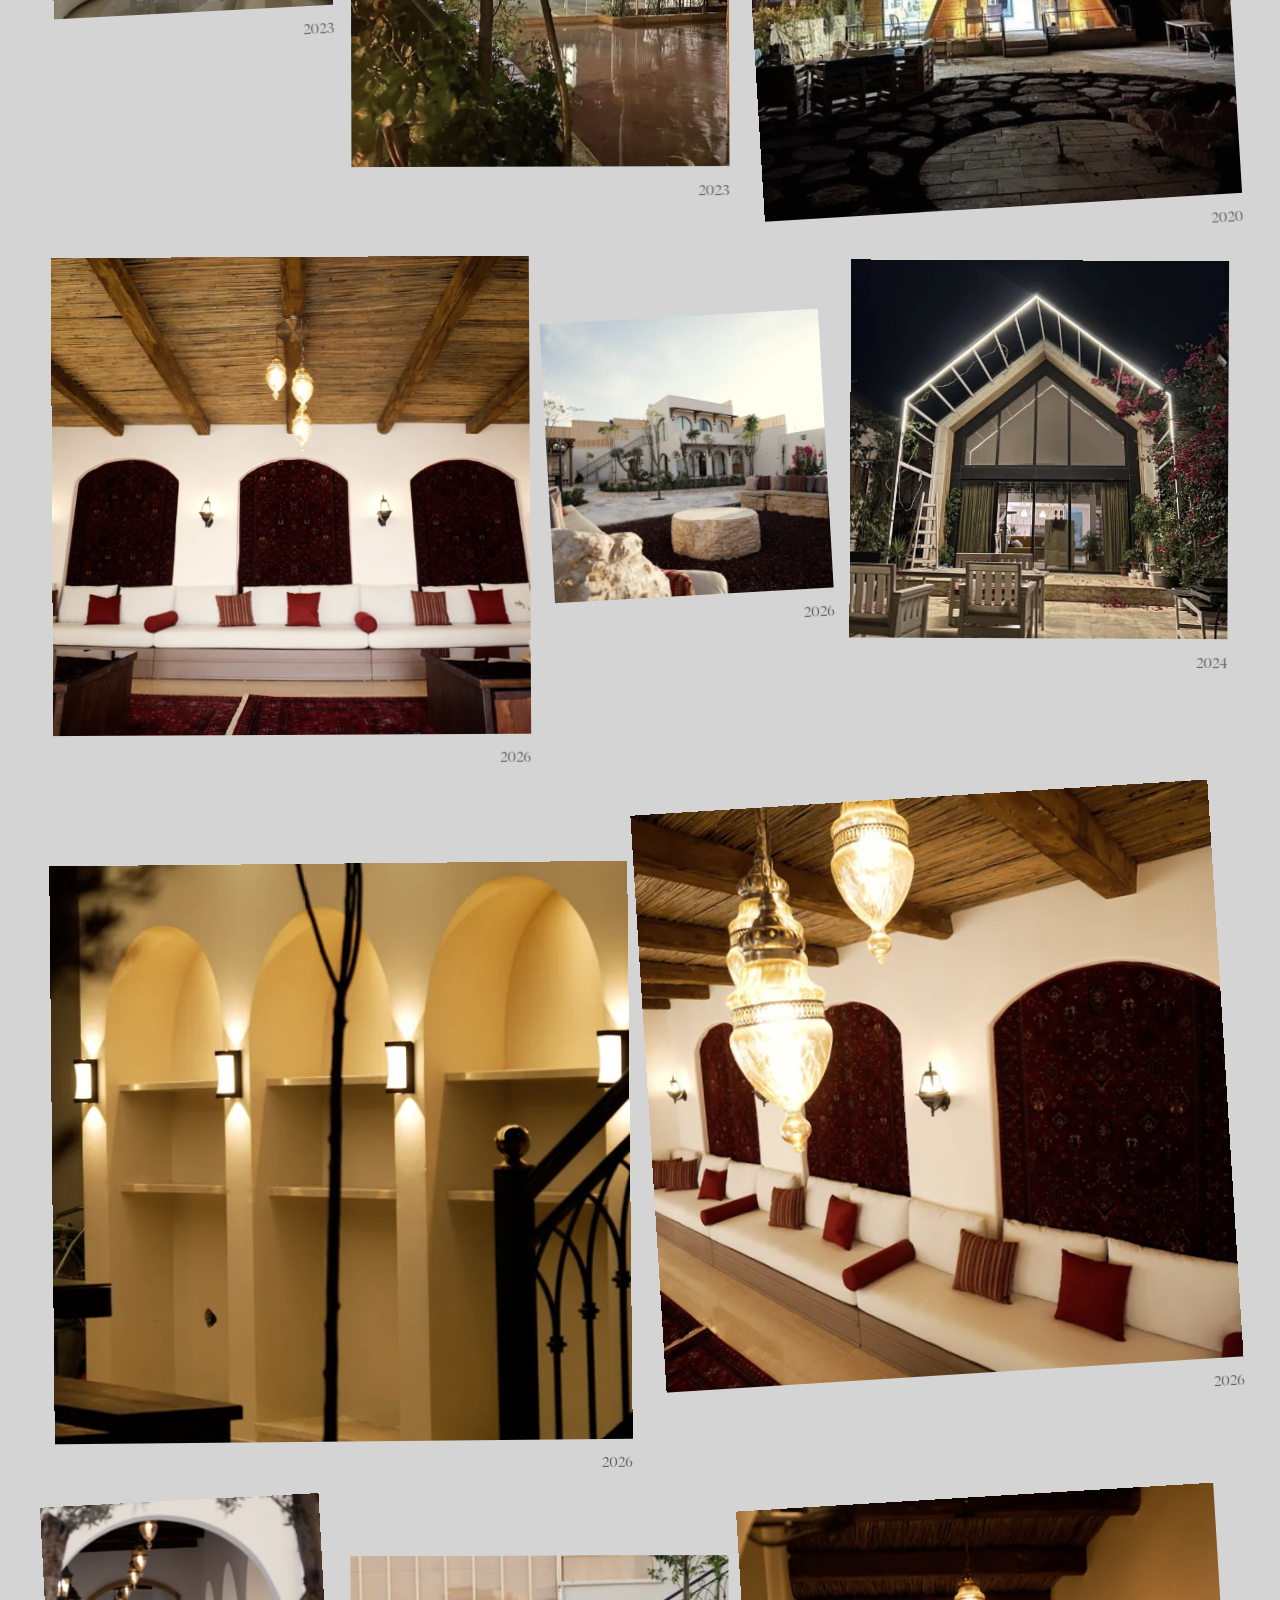
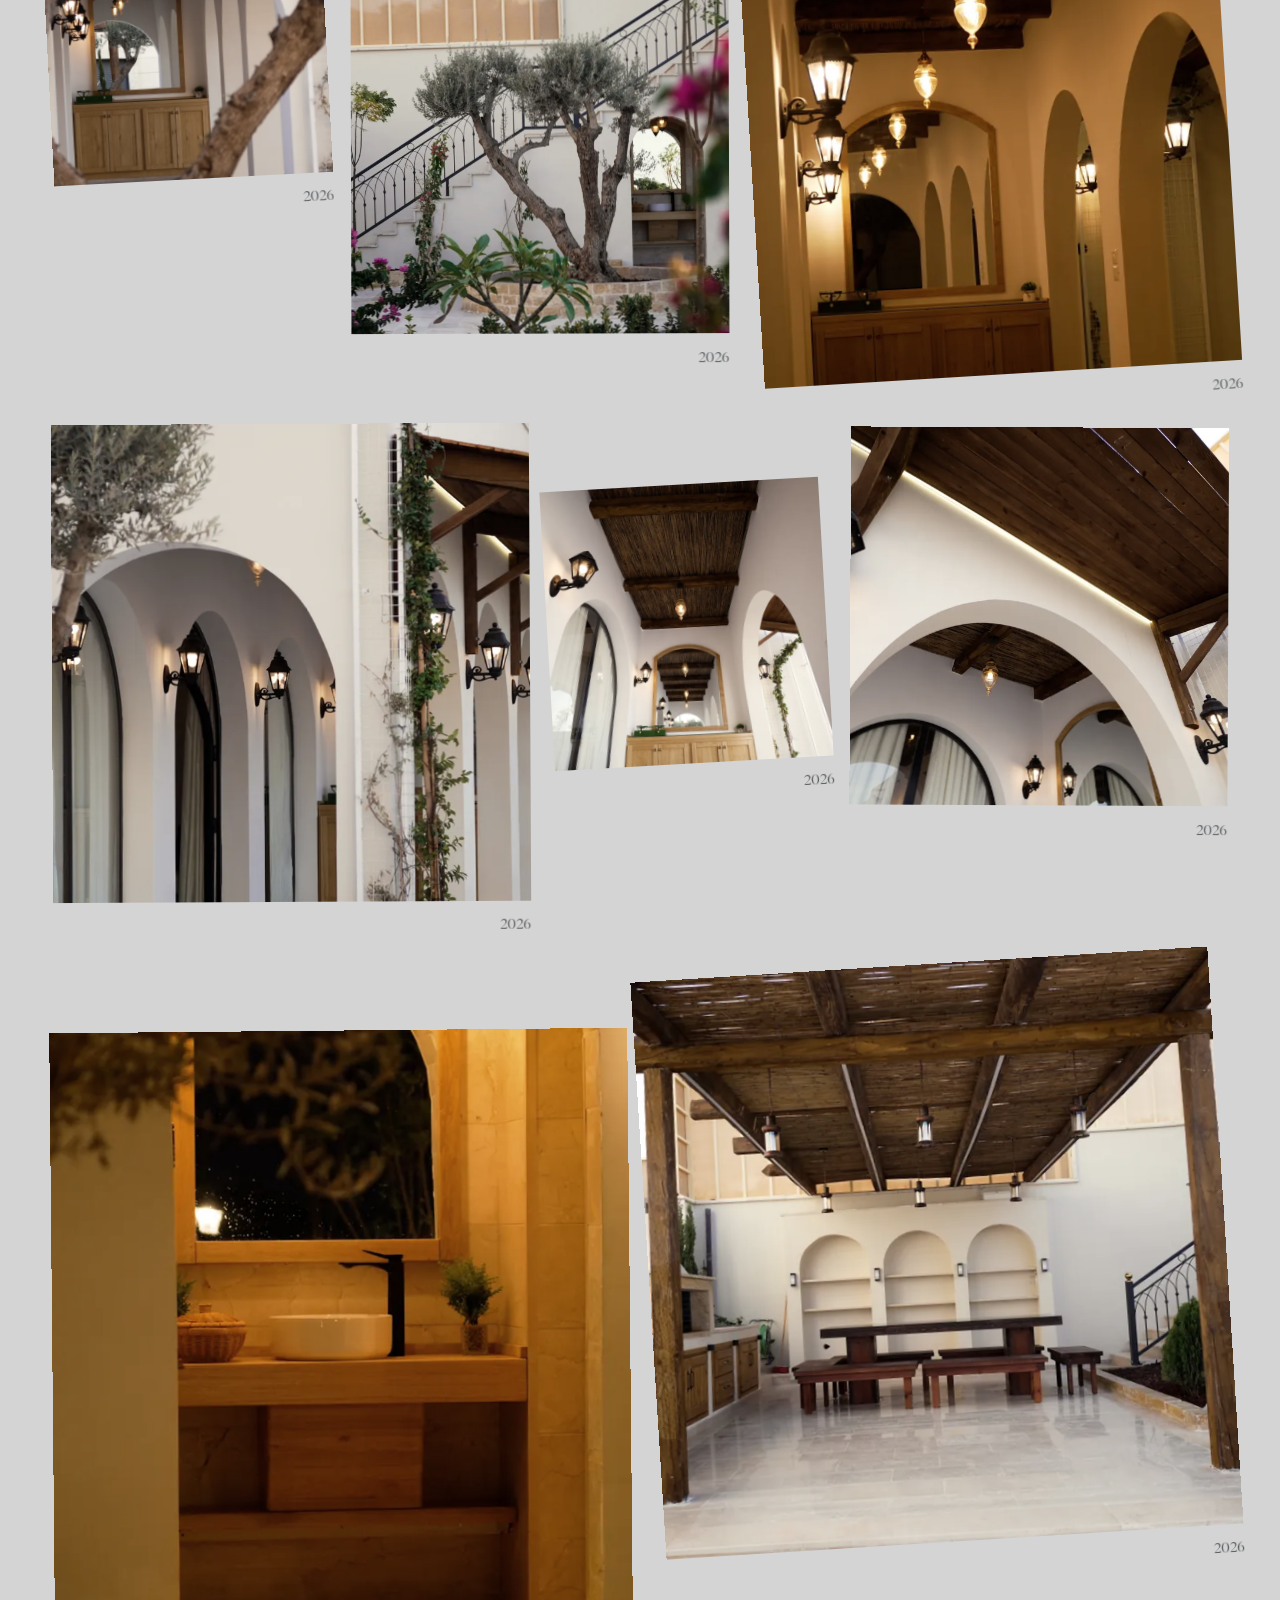
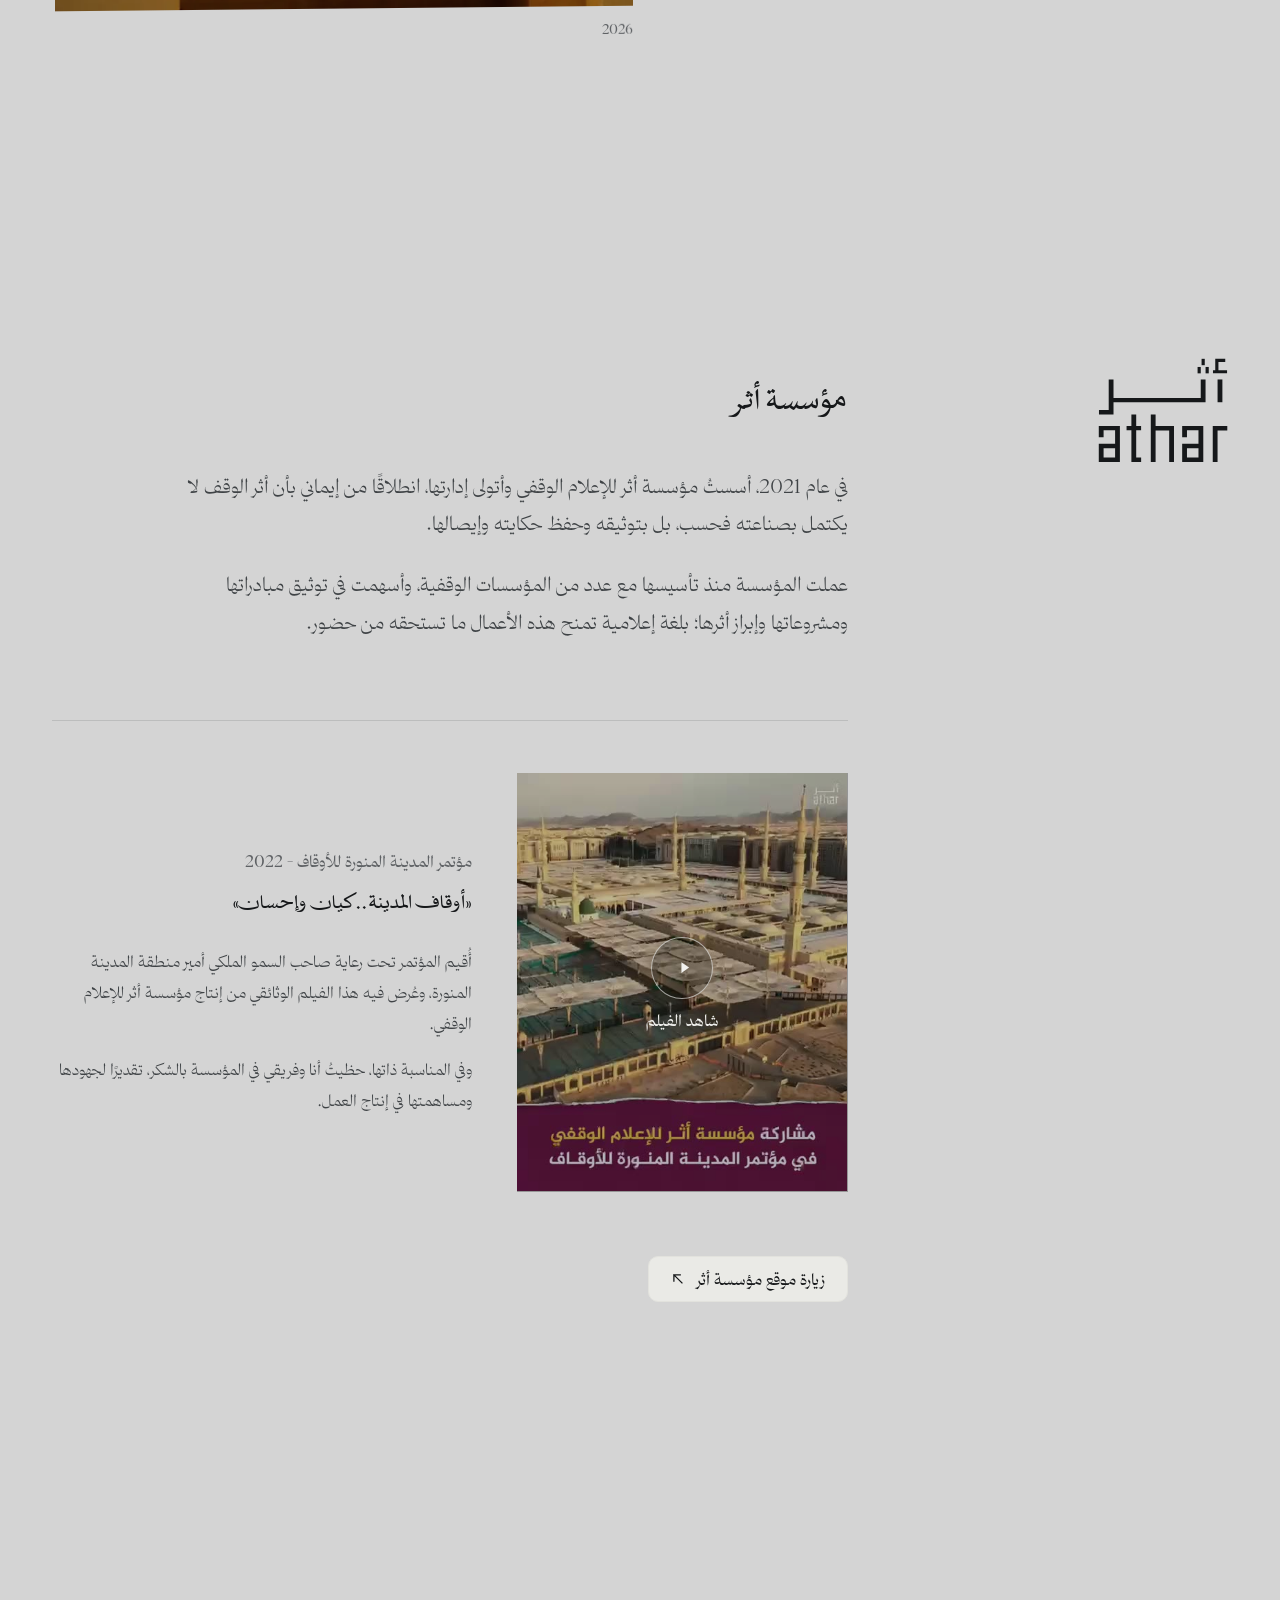
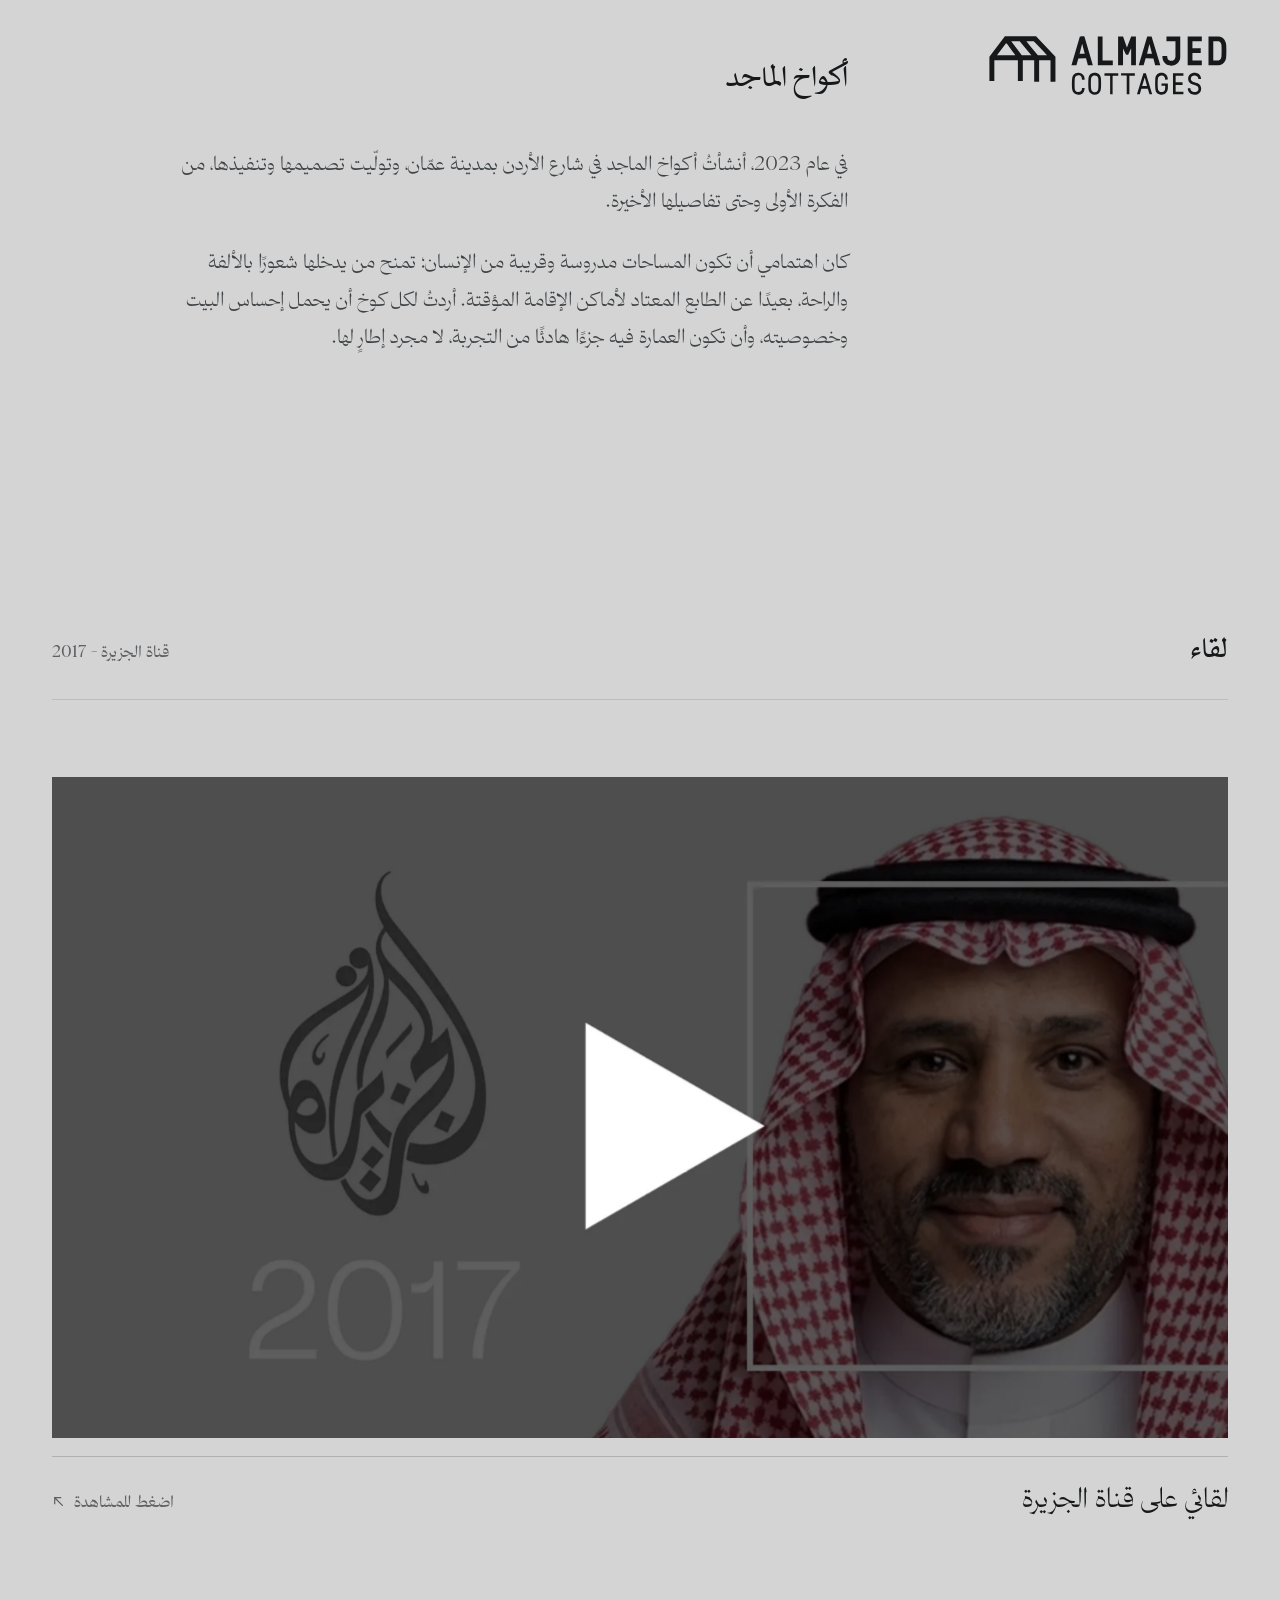
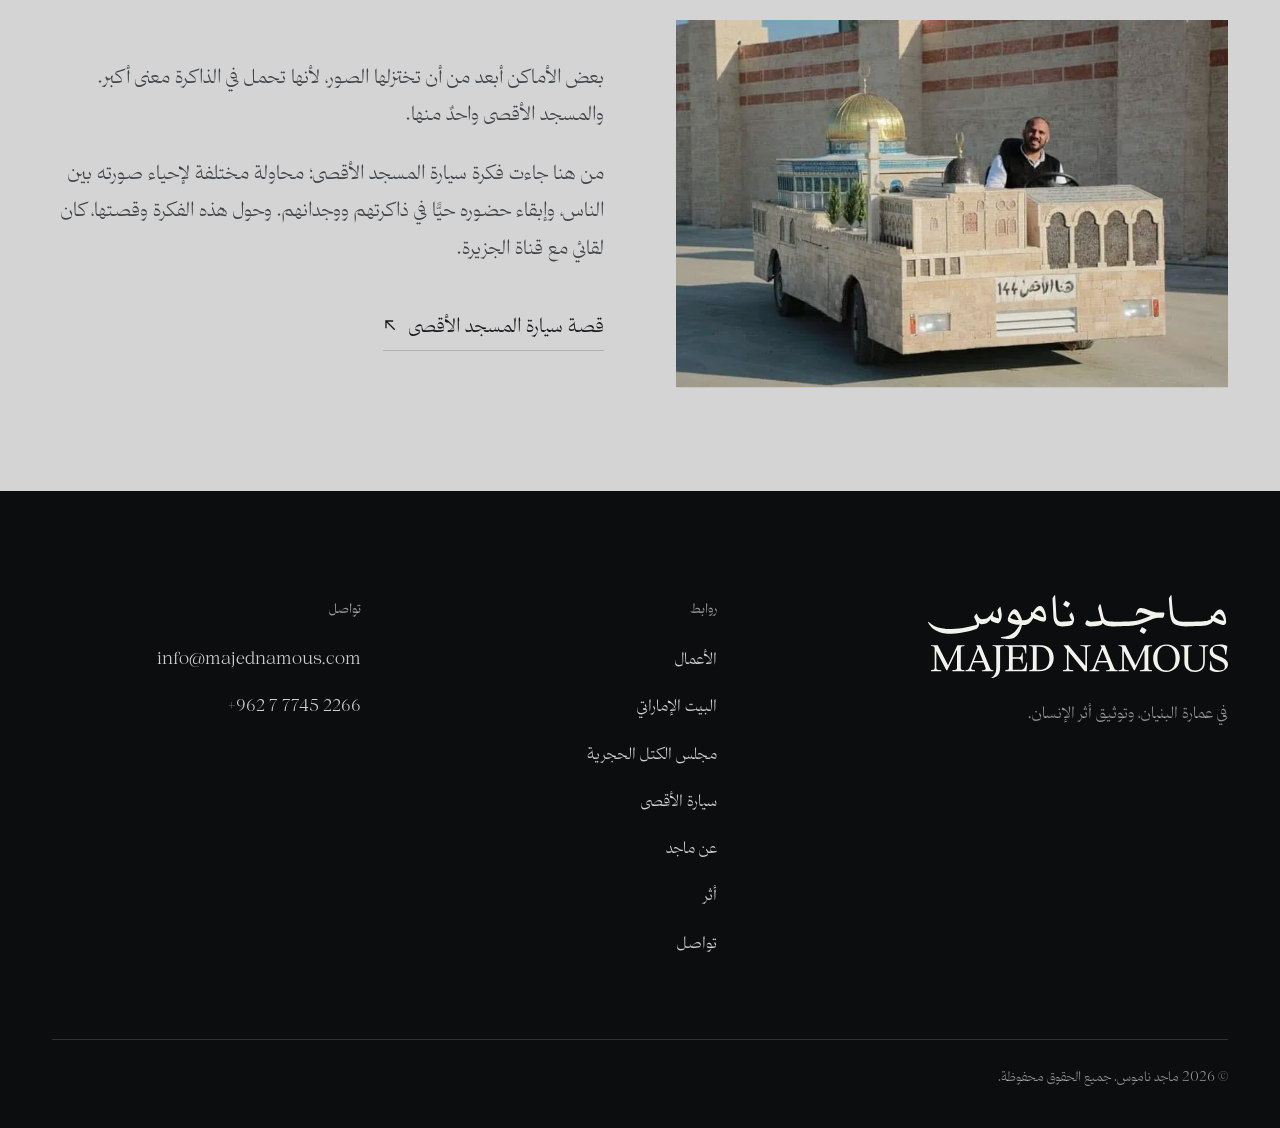
==== commit 1eae2330: "Emirati House: new photos, guest room, link to the majlis" ====
--- a/index.html
+++ b/index.html
@@ -24,7 +24,7 @@
   <link rel="preload" as="font" type="font/woff" href="assets/fonts/thmanyah-light.woff" crossorigin>
   <link rel="preload" as="font" type="font/woff" href="assets/fonts/majed-arabic.woff" crossorigin>
   <link rel="preload" as="image" type="image/webp" href="assets/img/work-2016-400.webp" fetchpriority="high">
-  <link rel="stylesheet" href="assets/css/site.css?v=8e017c58">
+  <link rel="stylesheet" href="assets/css/site.css?v=26466cbd">
 </head>
 <body>
 <a class="skip" href="#main">تخطّي إلى المحتوى</a>
@@ -43,7 +43,7 @@
     <nav class="nav__links" aria-label="التنقّل">
       <ul>
         <li><a class="nav__link" href="#top">الرئيسية</a></li>
-        <li class="nav__item--sub" data-sub><a class="nav__link" href="#works">الأعمال</a><button class="nav__caret" type="button" data-sub-toggle aria-expanded="false" aria-controls="nav-sub" aria-label="مشاريع من الأعمال"><svg viewBox="0 0 10 10" fill="none" aria-hidden="true" focusable="false"><path d="M2 3.6 5 6.6 8 3.6" stroke="currentColor" stroke-width="1.1"/></svg></button><ul class="nav__sub" id="nav-sub"><li><a href="monolith.html">مجلس الكتل الحجرية</a></li><li><a href="aqsa.html">سيارة الأقصى</a></li></ul></li>
+        <li class="nav__item--sub" data-sub><a class="nav__link" href="#works">الأعمال</a><button class="nav__caret" type="button" data-sub-toggle aria-expanded="false" aria-controls="nav-sub" aria-label="مشاريع من الأعمال"><svg viewBox="0 0 10 10" fill="none" aria-hidden="true" focusable="false"><path d="M2 3.6 5 6.6 8 3.6" stroke="currentColor" stroke-width="1.1"/></svg></button><ul class="nav__sub" id="nav-sub"><li><a href="emirati.html">البيت الإماراتي</a></li><li><a href="monolith.html">مجلس الكتل الحجرية</a></li><li><a href="aqsa.html">سيارة الأقصى</a></li></ul></li>
         <li><a class="nav__link" href="#about">عن ماجد</a></li>
         <li><a class="nav__link" href="#athar">أثر</a></li>
         <li><a class="nav__link" href="contact.html">تواصل</a></li>
@@ -61,7 +61,7 @@
     <div class="nav__menu-inner">
       <ul>
         <li><a class="" href="#top">الرئيسية</a></li>
-        <li><a href="#works">الأعمال</a><ul class="nav__menu-sub"><li><a href="monolith.html">مجلس الكتل الحجرية</a></li><li><a href="aqsa.html">سيارة الأقصى</a></li></ul></li>
+        <li><a href="#works">الأعمال</a><ul class="nav__menu-sub"><li><a href="emirati.html">البيت الإماراتي</a></li><li><a href="monolith.html">مجلس الكتل الحجرية</a></li><li><a href="aqsa.html">سيارة الأقصى</a></li></ul></li>
         <li><a class="" href="#about">عن ماجد</a></li>
         <li><a class="" href="#athar">أثر</a></li>
         <li><a class="" href="contact.html">تواصل</a></li>
@@ -110,10 +110,10 @@
         <h2 class="section-title" id="works-title">الأعمال</h2>
       </div>
       <div class="works__lead">
-        <figure class="lead-shot lead-shot--wide img-reveal">
+        <a class="lead-shot lead-shot--wide img-reveal" href="emirati.html">
           <span class="lead-shot__frame"><picture><source type="image/webp" srcset="assets/img/home-facade-1600.webp 1600w, assets/img/home-facade-1200.webp 1200w, assets/img/home-facade-800.webp 800w" sizes="(min-width: 1320px) 820px, (min-width: 880px) 62vw, 92vw"><img src="assets/img/home-facade-1600.jpg" alt="واجهة البيت البيضاء بعقودها الثلاثة ومظلّاتها الخشبية، وأمامها فناء من الرخام" loading="lazy" decoding="async" width="1600" height="900"></picture></span>
-          <figcaption class="tile__year">2026</figcaption>
-        </figure>
+          <span class="lead-shot__cap"><span class="lead-shot__title">البيت الإماراتي</span><span class="tile__year" dir="ltr">2026</span><svg class="arrow" viewBox="0 0 12 12" fill="none" aria-hidden="true" focusable="false"><path d="M2.5 9.5 9.5 2.5M4 2.5h5.5V8" stroke="currentColor" stroke-width="1.1" stroke-linecap="square"/></svg></span>
+        </a>
         <figure class="lead-shot lead-shot--tall img-reveal" data-delay="1">
           <span class="lead-shot__frame"><picture><source type="image/webp" srcset="assets/img/home-majed-864.webp 864w, assets/img/home-majed-600.webp 600w" sizes="(min-width: 1320px) 300px, (min-width: 880px) 23vw, 70vw"><img src="assets/img/home-majed-864.jpg" alt="ماجد ناموس جالسًا إلى الطاولة تحت العريشة، وخلفه المحاريب المضاءة" loading="lazy" decoding="async" width="864" height="1080"></picture></span>
           <figcaption class="tile__year">في المكان</figcaption>
@@ -306,7 +306,7 @@
         <div class="athar__body">
           <h2 class="athar__title reveal" id="cottages-title">أكواخ الماجد</h2>
           <div class="prose athar__story reveal" data-delay="1">
-        <p>في عام 2023، أنشأتُ أكواخ الماجد في شارع الأردن بمدينة عمّان، وتولّيت تصميمها وتنفيذها بنفسي، من الفكرة الأولى وحتى تفاصيلها الأخيرة.</p>
+        <p>في عام 2023، أنشأتُ أكواخ الماجد في شارع الأردن بمدينة عمّان، وتولّيت تصميمها وتنفيذها، من الفكرة الأولى وحتى تفاصيلها الأخيرة.</p>
         <p>كان اهتمامي أن تكون المساحات مدروسة وقريبة من الإنسان؛ تمنح من يدخلها شعورًا بالألفة والراحة، بعيدًا عن الطابع المعتاد لأماكن الإقامة المؤقتة. أردتُ لكل كوخ أن يحمل إحساس البيت وخصوصيته، وأن تكون العمارة فيه جزءًا هادئًا من التجربة، لا مجرد إطارٍ لها.</p>
           </div>
         </div>
@@ -380,6 +380,7 @@
         <h2>روابط</h2>
         <ul>
           <li><a href="index.html#works">الأعمال</a></li>
+          <li><a href="emirati.html">البيت الإماراتي</a></li>
           <li><a href="monolith.html">مجلس الكتل الحجرية</a></li>
           <li><a href="aqsa.html">سيارة الأقصى</a></li>
           <li><a href="index.html#about">عن ماجد</a></li>
@@ -400,6 +401,6 @@
     </div>
   </div>
 </footer>
-<script src="assets/js/site.js?v=e6a3d847" defer></script>
+<script src="assets/js/site.js?v=236716cd" defer></script>
 </body>
 </html>
--- a/assets/css/site.css
+++ b/assets/css/site.css
@@ -167,6 +167,10 @@
 /* anything with a real action stays interactive */
 a, button, [role="button"], [data-action], summary, label,
 input, select, textarea { pointer-events: auto; }
+
+/* Arabic letters must always join: no tracking on Arabic text, ever.
+   Latin set inside an Arabic page carries lang="en" and keeps its own. */
+:lang(ar) { letter-spacing: 0 !important; }
 
 :focus-visible { outline: 1.5px solid var(--ink); outline-offset: 4px; border-radius: 2px; }
 ::selection { background: var(--ink); color: var(--g-0); }
@@ -732,6 +736,18 @@
 .lead-shot__frame picture { display: block; width: 100%; height: 100%; }
 .lead-shot__frame img { width: 100%; height: 100%; object-fit: cover; }
 .lead-shot--wide .lead-shot__frame { aspect-ratio: 16 / 9; }
+a.lead-shot { display: block; color: inherit; text-decoration: none; }
+.lead-shot__cap {
+  display: flex;
+  align-items: baseline;
+  gap: 0.9rem;
+  margin-top: 0.75rem;
+  font-size: var(--step--1);
+  color: var(--ink);
+}
+.lead-shot__cap .tile__year { margin-top: 0; }
+.lead-shot__cap .arrow { width: 0.7em; height: 0.7em; margin-inline-start: auto; color: var(--ink-45); }
+html[dir="rtl"] .lead-shot__cap .arrow { transform: scaleX(-1); }
 .lead-shot--tall { width: 64%; max-width: 320px; justify-self: end; }
 .lead-shot--tall .lead-shot__frame { aspect-ratio: 4 / 5; }
 .lead-shot--tall .lead-shot__frame img { object-position: 40% center; }
